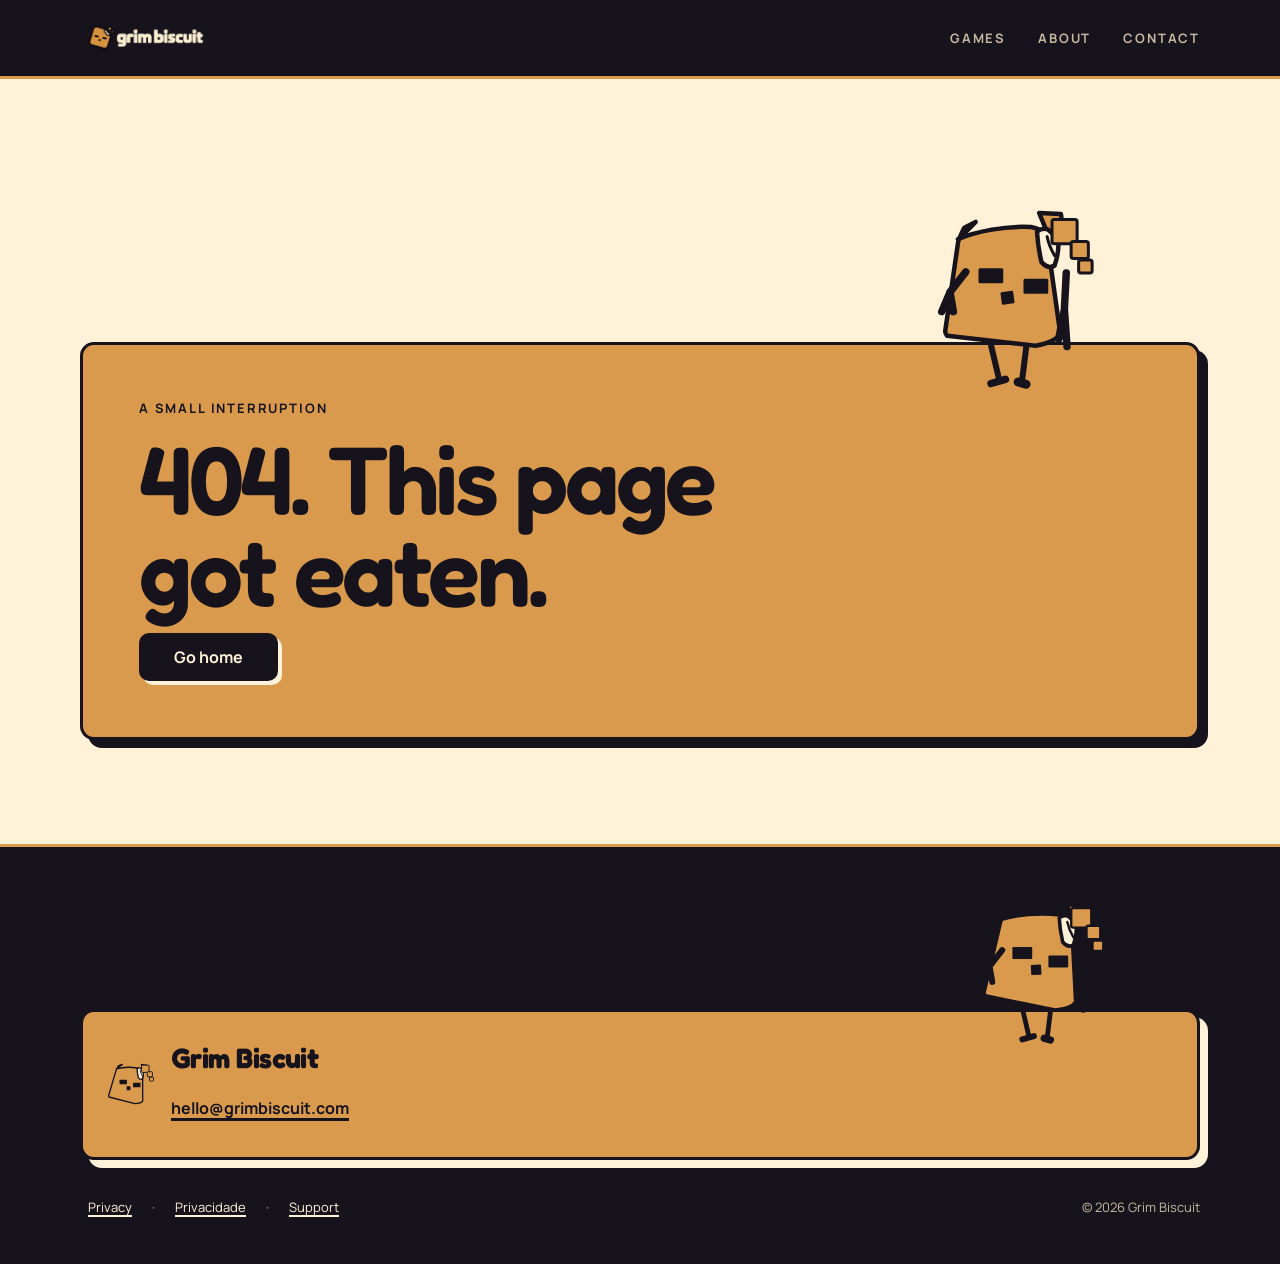
==== 404/index.html @ 2c9b69d3 "Publica site Grim Biscuit" ====
<!DOCTYPE html><html lang="en" class="display_fb883786-module__F76nvG__variable body_460a41cd-module__pSrDgW__variable"><head><meta charSet="utf-8"/><meta name="viewport" content="width=device-width, initial-scale=1"/><link rel="preload" as="image" href="/brand/logo-wordmark.webp"/><link rel="stylesheet" href="/_next/static/chunks/0l8lyw4lh-49i.css" data-precedence="next"/><link rel="stylesheet" href="/_next/static/chunks/3rcil-otatsia.css" data-precedence="next"/><link rel="preload" as="script" fetchPriority="low" href="/_next/static/chunks/3s6nzrbk-8mnv.js"/><script src="/_next/static/chunks/19mx3mg6lkumu.js" async=""></script><script src="/_next/static/chunks/3kmozkq6tgqnz.js" async=""></script><script src="/_next/static/chunks/344n2zhqbh4pn.js" async=""></script><script src="/_next/static/chunks/turbopack-0ol8c8yjy8j3w.js" async=""></script><script src="/_next/static/chunks/0h2qsuyze9ds1.js" async=""></script><script src="/_next/static/chunks/2r3dvkb7lp1qg.js" async=""></script><script src="/_next/static/chunks/08v04-cgp-zya.js" async=""></script><script src="/_next/static/chunks/1h_f3yjgb6d45.js" async=""></script><meta name="robots" content="noindex"/><title>Grim Biscuit — Odd games. Straight face.</title><meta name="description" content="Grim Biscuit is an independent game studio making unusual games with a bite."/><link rel="manifest" href="/site.webmanifest"/><link rel="canonical" href="https://grimbiscuit.com/"/><meta property="og:title" content="Grim Biscuit — Odd games. Straight face."/><meta property="og:description" content="Grim Biscuit is an independent game studio making unusual games with a bite."/><meta property="og:url" content="https://grimbiscuit.com/"/><meta property="og:site_name" content="Grim Biscuit"/><meta property="og:image" content="https://grimbiscuit.com/brand/og-cover.png"/><meta property="og:image:width" content="1200"/><meta property="og:image:height" content="630"/><meta property="og:image:alt" content="Grim Biscuit"/><meta property="og:type" content="website"/><meta name="twitter:card" content="summary_large_image"/><meta name="twitter:title" content="Grim Biscuit — Odd games. Straight face."/><meta name="twitter:description" content="Grim Biscuit is an independent game studio making unusual games with a bite."/><meta name="twitter:image" content="https://grimbiscuit.com/brand/og-cover.png"/><link rel="icon" href="/favicon.ico"/><link rel="icon" href="/icons/icon-32.png" type="image/png" sizes="32x32"/><link rel="icon" href="/icons/icon-192.png" type="image/png" sizes="192x192"/><link rel="apple-touch-icon" href="/apple-touch-icon.png" sizes="180x180" type="image/png"/><meta name="next-size-adjust" content=""/><script src="/_next/static/chunks/0cz1d0mv5g_q7.js" noModule=""></script></head><body><div hidden=""><!--$--><!--/$--></div><a class="skip-link" href="#main">Skip to content</a><header class="site-header"><div class="site-header__inner container"><a class="site-header__brand" aria-label="Grim Biscuit" href="/"><span class="brand-mark site-header__mark" data-brand-mark="true"><div class="GrimMascot-module__C0FOjG__wrap GrimMascot-module__C0FOjG__mark" data-mascot-state="idle"><svg viewBox="116 78 428 374" class="GrimMascot-module__C0FOjG__svg GrimMascot-module__C0FOjG__back" data-grim-mascot="true" data-mascot-part="back" role="presentation" aria-hidden="true"><g><g id="mascot-body"><path d="M 220,102 L 252,91 C 242,99 224,113 199,130 C 250,116 330,112 396,125 C 420,132 435,150 441,161 L 423,91 L 480,102 L 480,138 L 441,161 Q 437,174 434,183 L 434,417 Q 420,438 364,440 L 134,381 Q 130,373 131,368 L 199,135 Q 214,110 220,102 Z" fill="#D99A4E" stroke="#17131C" stroke-width="12" stroke-linejoin="round"/><rect x="291" y="286" width="34" height="34" rx="3" fill="#17131C"/></g><g id="mascot-bite-filling"><path d="M 384,130 Q 398,118 413,124 C 420,128 435,145 441,160 C 442,182 437,202 431,220 Q 414,231 396,211 Q 386,168 384,130 Z" fill="#FFF2D8" stroke="#17131C" stroke-width="12" stroke-linejoin="round"/><path d="M 411,143 Q 416,168 431,194" fill="none" stroke="#17131C" stroke-width="8" stroke-linecap="round"/></g><g id="mascot-eye-left"><g transform="translate(261 247)"><rect x="-33" y="-20" width="66" height="40" rx="4" fill="#17131C"/></g></g><g id="mascot-eye-right"><g transform="translate(381 275)"><rect x="-33" y="-20" width="66" height="40" rx="4" fill="#17131C"/></g></g><g id="mascot-crumb-1"><rect x="424" y="97" width="67" height="65" rx="6" fill="#D99A4E" stroke="#17131C" stroke-width="8"/></g><g id="mascot-crumb-2"><rect x="475" y="156" width="46" height="45" rx="6" fill="#D99A4E" stroke="#17131C" stroke-width="8"/></g><g id="mascot-crumb-3"><rect x="495" y="205" width="36" height="35" rx="6" fill="#D99A4E" stroke="#17131C" stroke-width="8"/></g></g></svg></div></span><img alt="Grim Biscuit" loading="eager" width="1086" height="362" decoding="async" data-nimg="1" class="site-header__wordmark" style="color:transparent" src="/brand/logo-wordmark.webp"/></a><nav class="site-nav site-nav--desktop" aria-label="Primary navigation"><a href="/#games">Games</a><a href="/#about">About</a><a href="/#contact">Contact</a></nav><button class="menu-toggle" type="button" aria-expanded="false" aria-controls="mobile-navigation" aria-label="Open navigation menu"><span aria-hidden="true"></span><span aria-hidden="true"></span><span aria-hidden="true"></span></button><nav id="mobile-navigation" class="site-nav site-nav--mobile" aria-label="Mobile navigation" aria-hidden="true"><a tabindex="-1" href="/#games">Games</a><a tabindex="-1" href="/#about">About</a><a tabindex="-1" href="/#contact">Contact</a><a class="btn btn-primary" tabindex="-1" href="/#games">See our games</a><a class="site-nav__mail" href="mailto:hello@grimbiscuit.com" tabindex="-1">hello@grimbiscuit.com</a></nav></div></header><div class="scroll-progress" aria-hidden="true"><div class="scroll-progress__bar"></div></div><main id="main"><div class="route-transition"><!--$?--><template id="B:0"></template><div class="loading-screen" role="status" aria-label="Loading"><span class="brand-mark loading-screen__mark" data-brand-mark="true"><div class="GrimMascot-module__C0FOjG__wrap GrimMascot-module__C0FOjG__mark" data-mascot-state="loading"><svg viewBox="116 78 428 374" class="GrimMascot-module__C0FOjG__svg GrimMascot-module__C0FOjG__back" data-grim-mascot="true" data-mascot-part="back" role="presentation" aria-hidden="true"><g><g id="mascot-body"><path d="M 220,102 L 252,91 C 242,99 224,113 199,130 C 250,116 330,112 396,125 C 420,132 435,150 441,161 L 423,91 L 480,102 L 480,138 L 441,161 Q 437,174 434,183 L 434,417 Q 420,438 364,440 L 134,381 Q 130,373 131,368 L 199,135 Q 214,110 220,102 Z" fill="#D99A4E" stroke="#17131C" stroke-width="12" stroke-linejoin="round"/><rect x="291" y="286" width="34" height="34" rx="3" fill="#17131C"/></g><g id="mascot-bite-filling"><path d="M 384,130 Q 398,118 413,124 C 420,128 435,145 441,160 C 442,182 437,202 431,220 Q 414,231 396,211 Q 386,168 384,130 Z" fill="#FFF2D8" stroke="#17131C" stroke-width="12" stroke-linejoin="round"/><path d="M 411,143 Q 416,168 431,194" fill="none" stroke="#17131C" stroke-width="8" stroke-linecap="round"/></g><g id="mascot-eye-left"><g transform="translate(261 247)"><rect x="-33" y="-20" width="66" height="40" rx="4" fill="#17131C"/></g></g><g id="mascot-eye-right"><g transform="translate(381 275)"><rect x="-33" y="-20" width="66" height="40" rx="4" fill="#17131C"/></g></g><g id="mascot-crumb-1"><rect x="424" y="97" width="67" height="65" rx="6" fill="#D99A4E" stroke="#17131C" stroke-width="8"/></g><g id="mascot-crumb-2"><rect x="475" y="156" width="46" height="45" rx="6" fill="#D99A4E" stroke="#17131C" stroke-width="8"/></g><g id="mascot-crumb-3"><rect x="495" y="205" width="36" height="35" rx="6" fill="#D99A4E" stroke="#17131C" stroke-width="8"/></g></g></svg></div></span></div><!--/$--></div></main><footer class="site-footer" data-scene="sit"><div class="site-footer__inner container"><div class="sit" style="--m-body-bottom:0.696875" data-sit="true" data-kicking="false"><div class="sit__mascot" aria-hidden="true"><div class="GrimMascot-module__C0FOjG__wrap" data-mascot-state="idle"><svg viewBox="0 0 640 640" class="GrimMascot-module__C0FOjG__svg GrimMascot-module__C0FOjG__back" data-grim-mascot="true" data-mascot-part="back" role="presentation" aria-hidden="true"><g><g id="mascot-leg-left" transform="rotate(-16 258 418)"><path d="M 258,418 L 253,523" fill="none" stroke="#17131C" stroke-width="16" stroke-linecap="round"/><path d="M 229,531 L 269,531" fill="none" stroke="#17131C" stroke-width="20" stroke-linecap="round"/></g><g id="mascot-leg-right" transform="rotate(16 357 424)"><path d="M 357,424 L 373,526" fill="none" stroke="#17131C" stroke-width="16" stroke-linecap="round"/><path d="M 364,533 L 386,533" fill="none" stroke="#17131C" stroke-width="24" stroke-linecap="round"/></g><g id="mascot-body" transform="rotate(-3 299 321)"><path d="M 220,102 L 252,91 C 242,99 224,113 199,130 C 250,116 330,112 396,125 C 420,132 435,150 441,161 L 423,91 L 480,102 L 480,138 L 441,161 Q 437,174 434,183 L 434,417 Q 420,438 364,440 L 134,381 Q 130,373 131,368 L 199,135 Q 214,110 220,102 Z" fill="#D99A4E" stroke="#17131C" stroke-width="12" stroke-linejoin="round"/><rect x="291" y="286" width="34" height="34" rx="3" fill="#17131C"/></g><g id="mascot-bite-filling"><path d="M 384,130 Q 398,118 413,124 C 420,128 435,145 441,160 C 442,182 437,202 431,220 Q 414,231 396,211 Q 386,168 384,130 Z" fill="#FFF2D8" stroke="#17131C" stroke-width="12" stroke-linejoin="round"/><path d="M 411,143 Q 416,168 431,194" fill="none" stroke="#17131C" stroke-width="8" stroke-linecap="round"/></g><g id="mascot-arm-left"><path d="M 194,237 L 152,291 M 152,291 L 130,343 M 152,291 L 161,343" fill="none" stroke="#17131C" stroke-width="20" stroke-linecap="round"/></g><g id="mascot-arm-right"><path d="M 462,240 L 457,337 M 457,337 L 442,416 M 457,337 L 464,436" fill="none" stroke="#17131C" stroke-width="20" stroke-linecap="round"/></g><g id="mascot-eye-left"><g transform="translate(261 247)"><rect x="-33" y="-20" width="66" height="40" rx="4" fill="#17131C"/></g></g><g id="mascot-eye-right"><g transform="translate(381 275)"><rect x="-33" y="-20" width="66" height="40" rx="4" fill="#17131C"/></g></g><g id="mascot-crumb-1"><rect x="424" y="97" width="67" height="65" rx="6" fill="#D99A4E" stroke="#17131C" stroke-width="8"/></g><g id="mascot-crumb-2"><rect x="475" y="156" width="46" height="45" rx="6" fill="#D99A4E" stroke="#17131C" stroke-width="8"/></g><g id="mascot-crumb-3"><rect x="495" y="205" width="36" height="35" rx="6" fill="#D99A4E" stroke="#17131C" stroke-width="8"/></g></g></svg></div></div><div class="sit__panel"><a class="site-footer__mark" aria-label="Grim Biscuit" href="/"><span class="brand-mark" data-brand-mark="true"><div class="GrimMascot-module__C0FOjG__wrap GrimMascot-module__C0FOjG__mark" data-mascot-state="idle"><svg viewBox="116 78 428 374" class="GrimMascot-module__C0FOjG__svg GrimMascot-module__C0FOjG__back" data-grim-mascot="true" data-mascot-part="back" role="presentation" aria-hidden="true"><g><g id="mascot-body"><path d="M 220,102 L 252,91 C 242,99 224,113 199,130 C 250,116 330,112 396,125 C 420,132 435,150 441,161 L 423,91 L 480,102 L 480,138 L 441,161 Q 437,174 434,183 L 434,417 Q 420,438 364,440 L 134,381 Q 130,373 131,368 L 199,135 Q 214,110 220,102 Z" fill="#D99A4E" stroke="#17131C" stroke-width="12" stroke-linejoin="round"/><rect x="291" y="286" width="34" height="34" rx="3" fill="#17131C"/></g><g id="mascot-bite-filling"><path d="M 384,130 Q 398,118 413,124 C 420,128 435,145 441,160 C 442,182 437,202 431,220 Q 414,231 396,211 Q 386,168 384,130 Z" fill="#FFF2D8" stroke="#17131C" stroke-width="12" stroke-linejoin="round"/><path d="M 411,143 Q 416,168 431,194" fill="none" stroke="#17131C" stroke-width="8" stroke-linecap="round"/></g><g id="mascot-eye-left"><g transform="translate(261 247)"><rect x="-33" y="-20" width="66" height="40" rx="4" fill="#17131C"/></g></g><g id="mascot-eye-right"><g transform="translate(381 275)"><rect x="-33" y="-20" width="66" height="40" rx="4" fill="#17131C"/></g></g><g id="mascot-crumb-1"><rect x="424" y="97" width="67" height="65" rx="6" fill="#D99A4E" stroke="#17131C" stroke-width="8"/></g><g id="mascot-crumb-2"><rect x="475" y="156" width="46" height="45" rx="6" fill="#D99A4E" stroke="#17131C" stroke-width="8"/></g><g id="mascot-crumb-3"><rect x="495" y="205" width="36" height="35" rx="6" fill="#D99A4E" stroke="#17131C" stroke-width="8"/></g></g></svg></div></span></a><div class="site-footer__copy"><p class="site-footer__name">Grim Biscuit</p><a class="site-footer__mail" href="mailto:hello@grimbiscuit.com" data-footer-mail="true">hello@grimbiscuit.com</a></div></div></div><div class="site-footer__meta"><p class="site-footer__legal"><a href="/privacy/">Privacy</a><span aria-hidden="true">·</span><a href="/privacidade/">Privacidade</a><span aria-hidden="true">·</span><a href="/support/">Support</a></p><p class="site-footer__copyright">© <!-- -->2026<!-- --> <!-- -->Grim Biscuit</p></div></div></footer><noscript><style>[hidden]{display:block !important}</style></noscript><script type="application/ld+json">{"@context":"https://schema.org","@type":"Organization","name":"Grim Biscuit","url":"https://grimbiscuit.com","logo":"https://grimbiscuit.com/brand/logo-mark.webp","email":"hello@grimbiscuit.com"}</script><script>requestAnimationFrame(function(){$RT=performance.now()});</script><script src="/_next/static/chunks/3s6nzrbk-8mnv.js" id="_R_" async=""></script><div hidden id="S:0"><section class="not-found" aria-labelledby="not-found-title" data-scene="fall"><div class="container not-found__inner"><div class="fall" style="--m-body-bottom:0.696875" data-fall="true" data-lifted="false"><div class="fall__mascot" aria-hidden="true"><div class="GrimMascot-module__C0FOjG__wrap" data-mascot-state="error"><svg viewBox="0 0 640 640" class="GrimMascot-module__C0FOjG__svg GrimMascot-module__C0FOjG__back" data-grim-mascot="true" data-mascot-part="back" role="presentation" aria-hidden="true"><g><g id="mascot-leg-left" transform="rotate(-16 258 418)"><path d="M 258,418 L 253,523" fill="none" stroke="#17131C" stroke-width="16" stroke-linecap="round"/><path d="M 229,531 L 269,531" fill="none" stroke="#17131C" stroke-width="20" stroke-linecap="round"/></g><g id="mascot-leg-right" transform="rotate(16 357 424)"><path d="M 357,424 L 373,526" fill="none" stroke="#17131C" stroke-width="16" stroke-linecap="round"/><path d="M 364,533 L 386,533" fill="none" stroke="#17131C" stroke-width="24" stroke-linecap="round"/></g><g id="mascot-body" transform="rotate(-3 299 321)"><path d="M 220,102 L 252,91 C 242,99 224,113 199,130 C 250,116 330,112 396,125 C 420,132 435,150 441,161 L 423,91 L 480,102 L 480,138 L 441,161 Q 437,174 434,183 L 434,417 Q 420,438 364,440 L 134,381 Q 130,373 131,368 L 199,135 Q 214,110 220,102 Z" fill="#D99A4E" stroke="#17131C" stroke-width="12" stroke-linejoin="round"/><rect x="291" y="286" width="34" height="34" rx="3" fill="#17131C"/></g><g id="mascot-bite-filling"><path d="M 384,130 Q 398,118 413,124 C 420,128 435,145 441,160 C 442,182 437,202 431,220 Q 414,231 396,211 Q 386,168 384,130 Z" fill="#FFF2D8" stroke="#17131C" stroke-width="12" stroke-linejoin="round"/><path d="M 411,143 Q 416,168 431,194" fill="none" stroke="#17131C" stroke-width="8" stroke-linecap="round"/></g><g id="mascot-arm-left"><path d="M 194,237 L 152,291 M 152,291 L 130,343 M 152,291 L 161,343" fill="none" stroke="#17131C" stroke-width="20" stroke-linecap="round"/></g><g id="mascot-arm-right"><path d="M 462,240 L 457,337 M 457,337 L 442,416 M 457,337 L 464,436" fill="none" stroke="#17131C" stroke-width="20" stroke-linecap="round"/></g><g id="mascot-eye-left"><g transform="translate(261 247)"><rect x="-33" y="-20" width="66" height="40" rx="4" fill="#17131C"/></g></g><g id="mascot-eye-right"><g transform="translate(381 275)"><rect x="-33" y="-20" width="66" height="40" rx="4" fill="#17131C"/></g></g><g id="mascot-crumb-1"><rect x="424" y="97" width="67" height="65" rx="6" fill="#D99A4E" stroke="#17131C" stroke-width="8"/></g><g id="mascot-crumb-2"><rect x="475" y="156" width="46" height="45" rx="6" fill="#D99A4E" stroke="#17131C" stroke-width="8"/></g><g id="mascot-crumb-3"><rect x="495" y="205" width="36" height="35" rx="6" fill="#D99A4E" stroke="#17131C" stroke-width="8"/></g></g></svg></div></div><div class="fall__slab"><p class="eyebrow">A small interruption</p><h1 id="not-found-title">404. This page got eaten.</h1><a class="btn btn-primary not-found__home" href="/">Go home</a></div></div></div></section><!--$--><!--/$--></div><script>$RB=[];$RV=function(a){$RT=performance.now();for(var b=0;b<a.length;b+=2){var c=a[b],e=a[b+1];null!==e.parentNode&&e.parentNode.removeChild(e);var f=c.parentNode;if(f){var g=c.previousSibling,h=0;do{if(c&&8===c.nodeType){var d=c.data;if("/$"===d||"/&"===d)if(0===h)break;else h--;else"$"!==d&&"$?"!==d&&"$~"!==d&&"$!"!==d&&"&"!==d||h++}d=c.nextSibling;f.removeChild(c);c=d}while(c);for(;e.firstChild;)f.insertBefore(e.firstChild,c);g.data="$";g._reactRetry&&requestAnimationFrame(g._reactRetry)}}a.length=0};
$RC=function(a,b){if(b=document.getElementById(b))(a=document.getElementById(a))?(a.previousSibling.data="$~",$RB.push(a,b),2===$RB.length&&("number"!==typeof $RT?requestAnimationFrame($RV.bind(null,$RB)):(a=performance.now(),setTimeout($RV.bind(null,$RB),2300>a&&2E3<a?2300-a:$RT+300-a)))):b.parentNode.removeChild(b)};$RC("B:0","S:0")</script><script>(self.__next_f=self.__next_f||[]).push([0])</script><script>self.__next_f.push([1,"1:I[39756,[\"/_next/static/chunks/0h2qsuyze9ds1.js\",\"/_next/static/chunks/2r3dvkb7lp1qg.js\",\"/_next/static/chunks/08v04-cgp-zya.js\"],\"LoadingBoundaryProvider\"]\n2:I[46508,[\"/_next/static/chunks/0h2qsuyze9ds1.js\",\"/_next/static/chunks/2r3dvkb7lp1qg.js\",\"/_next/static/chunks/08v04-cgp-zya.js\"],\"BrandMark\"]\n3:\"$Sreact.fragment\"\n4:I[36852,[\"/_next/static/chunks/0h2qsuyze9ds1.js\",\"/_next/static/chunks/2r3dvkb7lp1qg.js\",\"/_next/static/chunks/08v04-cgp-zya.js\"],\"SiteHeader\"]\n5:I[46083,[\"/_next/static/chunks/0h2qsuyze9ds1.js\",\"/_next/static/chunks/2r3dvkb7lp1qg.js\",\"/_next/static/chunks/08v04-cgp-zya.js\"],\"ScrollProgress\"]\n6:I[76902,[\"/_next/static/chunks/0h2qsuyze9ds1.js\",\"/_next/static/chunks/2r3dvkb7lp1qg.js\",\"/_next/static/chunks/08v04-cgp-zya.js\"],\"RouteTransition\"]\n7:I[39756,[\"/_next/static/chunks/0h2qsuyze9ds1.js\",\"/_next/static/chunks/2r3dvkb7lp1qg.js\",\"/_next/static/chunks/08v04-cgp-zya.js\"],\"default\"]\n8:I[37457,[\"/_next/static/chunks/0h2qsuyze9ds1.js\",\"/_next/static/chunks/2r3dvkb7lp1qg.js\",\"/_next/static/chunks/08v04-cgp-zya.js\"],\"default\"]\n9:I[29800,[\"/_next/static/chunks/0h2qsuyze9ds1.js\",\"/_next/static/chunks/2r3dvkb7lp1qg.js\",\"/_next/static/chunks/08v04-cgp-zya.js\",\"/_next/static/chunks/1h_f3yjgb6d45.js\"],\"NotFoundScene\"]\na:I[8745,[\"/_next/static/chunks/0h2qsuyze9ds1.js\",\"/_next/static/chunks/2r3dvkb7lp1qg.js\",\"/_next/static/chunks/08v04-cgp-zya.js\"],\"SiteFooter\"]\nc:I[97367,[\"/_next/static/chunks/0h2qsuyze9ds1.js\",\"/_next/static/chunks/2r3dvkb7lp1qg.js\",\"/_next/static/chunks/08v04-cgp-zya.js\"],\"OutletBoundary\"]\nd:\"$Sreact.suspense\"\n10:I[97367,[\"/_next/static/chunks/0h2qsuyze9ds1.js\",\"/_next/static/chunks/2r3dvkb7lp1qg.js\",\"/_next/static/chunks/08v04-cgp-zya.js\"],\"ViewportBoundary\"]\n12:I[97367,[\"/_next/static/chunks/0h2qsuyze9ds1.js\",\"/_next/static/chunks/2r3dvkb7lp1qg.js\",\"/_next/static/chunks/08v04-cgp-zya.js\"],\"MetadataBoundary\"]\n14:I[68027,[\"/_next/static/chunks/0h2qsuyze9ds1.js\",\"/_next/static/chunks/2r3dvkb7lp1qg.js\",\"/_next/static/chunks/08v04-cgp-zya.js\"],\"default\",1]\n:HL[\"/_next/static/chunks/0l8lyw4lh-49i.css\",\"style\"]\n:HL[\"/_next/static/chunks/3rcil-otatsia.css\",\"style\"]\nb:[\"$\",\"style\",null,{\"children\":\"[hidden]{display:block !important}\"}]\nf:X\n0:{\"P\":null,\"c\":[\"\",\"_not-found\",\"\"],\"q\":\"\",\"i\":false,\"f\":[[[\"\",{\"children\":[\"/_not-found\",{\"children\":[\"__PAGE__\",{},\"$undefined\",\"$undefined\",4608]},\"$undefined\",\"$undefined\",4608]},\"$undefined\",\"$undefined\",4628],[[\"$\",\"$L1\",null,{\"loading\":[[\"$\",\"div\",\"l\",{\"className\":\"loading-screen\",\"role\":\"status\",\"aria-label\":\"Loading\",\"children\":[\"$\",\"$L2\",null,{\"className\":\"loading-screen__mark\",\"loading\":true}]}],[],null],\"children\":[\"$\",\"$3\",\"c\",{\"children\":[[[\"$\",\"link\",\"0\",{\"rel\":\"stylesheet\",\"href\":\"/_next/static/chunks/0l8lyw4lh-49i.css\",\"precedence\":\"next\",\"crossOrigin\":\"$undefined\",\"nonce\":\"$undefined\"}],[\"$\",\"link\",\"1\",{\"rel\":\"stylesheet\",\"href\":\"/_next/static/chunks/3rcil-otatsia.css\",\"precedence\":\"next\",\"crossOrigin\":\"$undefined\",\"nonce\":\"$undefined\"}],[\"$\",\"script\",\"script-0\",{\"src\":\"/_next/static/chunks/0h2qsuyze9ds1.js\",\"async\":true,\"nonce\":\"$undefined\"}],[\"$\",\"script\",\"script-1\",{\"src\":\"/_next/static/chunks/2r3dvkb7lp1qg.js\",\"async\":true,\"nonce\":\"$undefined\"}],[\"$\",\"script\",\"script-2\",{\"src\":\"/_next/static/chunks/08v04-cgp-zya.js\",\"async\":true,\"nonce\":\"$undefined\"}]],[\"$\",\"html\",null,{\"lang\":\"en\",\"className\":\"display_fb883786-module__F76nvG__variable body_460a41cd-module__pSrDgW__variable\",\"children\":[\"$\",\"body\",null,{\"children\":[[\"$\",\"a\",null,{\"className\":\"skip-link\",\"href\":\"#main\",\"children\":\"Skip to content\"}],[\"$\",\"$L4\",null,{}],[\"$\",\"$L5\",null,{}],[\"$\",\"main\",null,{\"id\":\"main\",\"children\":[\"$\",\"$L6\",null,{\"children\":[\"$\",\"$L7\",null,{\"parallelRouterKey\":\"children\",\"error\":\"$undefined\",\"errorStyles\":\"$undefined\",\"errorScripts\":\"$undefined\",\"template\":[\"$\",\"$L8\",null,{}],\"templateStyles\":\"$undefined\",\"templateScripts\":\"$undefined\",\"notFound\":[[\"$\",\"$L9\",null,{}],[]],\"forbidden\":\"$undefined\",\"unauthorized\":\"$undefined\"}]}]}],[\"$\",\"$La\",null,{}],[\"$\",\"noscript\",null,{\"children\":\"$b\"}],[\"$\",\"script\",null,{\"type\":\"application/ld+json\",\"dangerouslySetInnerHTML\":{\"__html\":\"{\\\"@context\\\":\\\"https://schema.org\\\",\\\"@type\\\":\\\"Organization\\\",\\\"name\\\":\\\"Grim Biscuit\\\",\\\"url\\\":\\\"https://grimbiscuit.com\\\",\\\"logo\\\":\\\"https://grimbiscuit.com/brand/logo-mark.webp\\\",\\\"email\\\":\\\"hello@grimbiscuit.com\\\"}\"}}]]}]}]]}]}],{\"children\":[[\"$\",\"$3\",\"c\",{\"children\":[null,[\"$\",\"$L7\",null,{\"parallelRouterKey\":\"children\",\"error\":\"$undefined\",\"errorStyles\":\"$undefined\",\"errorScripts\":\"$undefined\",\"template\":[\"$\",\"$L8\",null,{}],\"templateStyles\":\"$undefined\",\"templateScripts\":\"$undefined\",\"notFound\":\"$undefined\",\"forbidden\":\"$undefined\",\"unauthorized\":\"$undefined\"}]]}],{\"children\":[[\"$\",\"$3\",\"c\",{\"children\":[[\"$\",\"$L9\",null,{}],[[\"$\",\"script\",\"script-0\",{\"src\":\"/_next/static/chunks/1h_f3yjgb6d45.js\",\"async\":true,\"nonce\":\"$undefined\"}]],[\"$\",\"$Lc\",null,{\"children\":[\"$\",\"$d\",null,{\"name\":\"Next.MetadataOutlet\",\"children\":\"$@e\"}]}]]}],{},null,false,null]},null,false,\"$f\"]},null,false,null],[\"$\",\"$3\",\"h\",{\"children\":[[\"$\",\"meta\",null,{\"name\":\"robots\",\"content\":\"noindex\"}],[\"$\",\"$L10\",null,{\"children\":\"$L11\"}],[\"$\",\"div\",null,{\"hidden\":true,\"children\":[\"$\",\"$L12\",null,{\"children\":[\"$\",\"$d\",null,{\"name\":\"Next.Metadata\",\"children\":\"$L13\"}]}]}],[\"$\",\"meta\",null,{\"name\":\"next-size-adjust\",\"content\":\"\"}]]}],false]],\"m\":\"$undefined\",\"G\":[\"$14\",[[\"$\",\"link\",\"0\",{\"rel\":\"stylesheet\",\"href\":\"/_next/static/chunks/0l8lyw4lh-49i.css\",\"precedence\":\"next\",\"crossOrigin\":\"$undefined\",\"nonce\":\"$undefined\"}],[\"$\",\"link\",\"1\",{\"rel\":\"stylesheet\",\"href\":\"/_next/static/chunks/3rcil-otatsia.css\",\"precedence\":\"next\",\"crossOrigin\":\"$undefined\",\"nonce\":\"$undefined\"}]]],\"S\":true,\"h\":null,\"r\":\"$undefined\",\"s\":\"$undefined\",\"a\":\"$undefined\",\"l\":\"$undefined\",\"p\":\"$undefined\",\"d\":\"$undefined\",\"b\":\"-pfFilmf3SOZUy3qWr-nS\"}\nf:C\n11:[[\"$\",\"meta\",\"0\",{\"charSet\":\"utf-8\"}],[\"$\",\"meta\",\"1\",{\"name\":\"viewport\",\"content\":\"width=device-width, initial-scale=1\"}]]\n15:I[27201,[\"/_next/static/chunks/0h2qsuyze9ds1.js\",\"/_next/static/chunks/2r3dvkb7lp1qg.js\",\"/_next/static/chunks/08v04-cgp-zya.js\"],\"IconMark\"]\ne:null\n13:[[\"$\",\"title\",\"0\",{\"children\":\"Grim Biscuit — Odd games. Straight face.\"}],[\"$\",\"meta\",\"1\",{\"name\":\"description\",\"content\":\"Grim Biscuit is an independent game studio making unusual games with a bite.\"}],[\"$\",\"link\",\"2\",{\"rel\":\"manifest\",\"href\":\"/site.webmanifest\",\"crossOrigin\":\"$undefined\"}],[\"$\",\"link\",\"3\",{\"rel\":\"canonical\",\"href\":\"https://grimbiscuit.com/\"}],[\"$\",\"meta\",\"4\",{\"property\":\"og:title\",\"content\":\"Grim Biscuit — Odd games. Straight face.\"}],[\"$\",\"meta\",\"5\",{\"property\":\"og:description\",\"content\":\"Grim Biscuit is an independent game studio making unusual games with a bite.\"}],[\"$\",\"meta\",\"6\",{\"property\":\"og:url\",\"content\":\"https://grimbiscuit.com/\"}],[\"$\",\"meta\",\"7\",{\"property\":\"og:site_name\",\"content\":\"Grim Biscuit\"}],[\"$\",\"meta\",\"8\",{\"property\":\"og:image\",\"content\":\"https://grimbiscuit.com/brand/og-cover.png\"}],[\"$\",\"meta\",\"9\",{\"property\":\"og:image:width\",\"content\":\"1200\"}],[\"$\",\"meta\",\"10\",{\"property\":\"og:image:height\",\"content\":\"630\"}],[\"$\",\"meta\",\"11\",{\"property\":\"og:image:alt\",\"content\":\"Grim Biscuit\"}],[\"$\",\"meta\",\"12\",{\"property\":\"og:type\",\"content\":\"website\"}],[\"$\",\"meta\",\"13\",{\"name\":\"twitter:card\",\"content\":\"summary_large_image\"}],[\"$\",\"meta\",\"14\",{\"name\":\"twitter:title\",\"content\":\"Grim Biscuit — Odd games. Straight face.\"}],[\"$\",\"meta\",\"15\",{\"name\":\"twitter:description\",\"content\":\"Grim Biscuit is an independent game studio making unusual games with a bite.\"}],[\"$\",\"meta\",\"16\",{\"name\":\"twitter:image\",\"content\":\"https://grimbiscuit.com/brand/og-cover.png\"}],[\"$\",\"link\",\"17\",{\"rel\":\"icon\",\"href\":\"/favicon.ico\"}],[\"$\",\"link\",\"18\",{\"rel\":\"icon\",\"href\":\"/icons/icon-32.png\",\"type\":\"image/png\",\"sizes\":\"32x32\"}],[\"$\",\"link\",\"19\",{\"rel\":\"icon\",\"href\":\"/icons/icon-192.png\",\"type\":\"image/png\",\"sizes\":\"192x192\"}],[\"$\",\"link\",\"20\",{\"rel\":\"apple-touch-icon\",\"href\":\"/apple-touch-icon.png\",\"sizes\":\"180x180\",\"type\":\"image/png\"}],[\"$\",\"$L15\",\"21\",{}]]\n"])</script></body></html>
---- _next/static/chunks/0l8lyw4lh-49i.css ----
.GrimMascot-module__C0FOjG__wrap{aspect-ratio:1;width:100%;position:relative}.GrimMascot-module__C0FOjG__mark{aspect-ratio:428/374}.GrimMascot-module__C0FOjG__svg{width:100%;height:100%;display:block;overflow:visible}.GrimMascot-module__C0FOjG__back{z-index:0;position:relative}.GrimMascot-module__C0FOjG__front{z-index:2;pointer-events:none;position:absolute;inset:0}
@font-face{font-family:display;src:url(../media/Fredoka-s.p.3j9n-jqs50_oa.ttf)format("truetype");font-display:swap;font-weight:400 700;font-style:normal}@font-face{font-family:display Fallback;src:local(Arial);ascent-override:95.32%;descent-override:23.1%;line-gap-override:0.0%;size-adjust:102.19%}.display_fb883786-module__F76nvG__className{font-family:display,display Fallback,Trebuchet MS,system-ui,sans-serif}.display_fb883786-module__F76nvG__variable{--font-display:"display", "display Fallback", Trebuchet MS, system-ui, sans-serif}
@font-face{font-family:body;src:url(../media/Manrope-s.p.0nrgw8_4xg_io.ttf)format("truetype");font-display:swap;font-weight:400 800;font-style:normal}@font-face{font-family:body Fallback;src:local(Arial);ascent-override:106.45%;descent-override:29.96%;line-gap-override:0.0%;size-adjust:100.14%}.body_460a41cd-module__pSrDgW__className{font-family:body,body Fallback,system-ui,-apple-system,Segoe UI,sans-serif}.body_460a41cd-module__pSrDgW__variable{--font-body:"body", "body Fallback", system-ui, -apple-system, Segoe UI, sans-serif}
---- _next/static/chunks/3rcil-otatsia.css ----
:root{--charcoal:#17131c;--biscuit:#d99a4e;--bone:#fff2d8;--charcoal-2:#211b27;--charcoal-3:#2b2433;--rule:#3a3340;--bone-muted:#c6b79f;--charcoal-muted:#4a4351;--fs-poster:clamp(3.25rem, 8vw, 7.25rem);--fs-display-xl:clamp(2.375rem, 10.5vw, 4.5rem);--fs-display-l:clamp(1.75rem, 7vw, 3rem);--fs-display-m:clamp(1.5rem, 6vw, 2.25rem);--fs-title:clamp(1.25rem, 4.6vw, 1.75rem);--fs-lede:clamp(1.0625rem, 2.4vw, 1.25rem);--fs-body:1rem;--fs-meta:.8125rem;--fs-meta-s:.75rem;--lh-tight:1.02;--lh-title:1.12;--lh-body:1.6;--space-1:4px;--space-2:8px;--space-3:12px;--space-4:16px;--space-5:24px;--space-6:32px;--space-7:48px;--space-8:64px;--space-9:96px;--gutter:clamp(1.25rem, 5vw, 2.5rem);--section-y:clamp(3rem, 9vw, 6.5rem);--header-h:3.75rem;--measure:34ch;--radius-sm:6px;--radius:10px;--radius-lg:14px;--stroke:3px;--border:var(--stroke) solid var(--charcoal);--border-bone:var(--stroke) solid var(--bone);--border-biscuit:var(--stroke) solid var(--biscuit);--border-rule:var(--stroke) solid var(--rule);--maxw:1200px;--shadow-flat:8px 8px 0 0 var(--charcoal);--shadow-flat-bone:8px 8px 0 0 var(--bone);--shadow-flat-biscuit:8px 8px 0 0 var(--biscuit);--shadow-flat-sm:4px 4px 0 0 var(--charcoal);--tap:48px;--ease-grim:cubic-bezier(.22, 1, .36, 1);--dur-fast:.18s;--dur:.32s;--dur-slow:.52s;--dur-reveal:var(--dur-slow);--focus-ring:var(--charcoal);--font-display-stack:var(--font-display), "Trebuchet MS", system-ui, sans-serif;--font-body-stack:var(--font-body), system-ui, -apple-system, "Segoe UI", sans-serif;--safe-b:env(safe-area-inset-bottom,0px)}@media (min-width:64rem){:root{--header-h:4.75rem;--measure:68ch}}
*,:before,:after{box-sizing:border-box}html{-webkit-text-size-adjust:100%;scroll-behavior:smooth}body,h1,h2,h3,h4,p,figure,blockquote,dl,dd,ul,ol{margin:0}ul,ol{padding:0;list-style:none}body{background:var(--bone);min-height:100dvh;color:var(--charcoal);font-family:var(--font-body-stack);font-size:var(--fs-body);line-height:var(--lh-body);-webkit-font-smoothing:antialiased;text-rendering:optimizelegibility}h1,h2,h3,h4{font-family:var(--font-display-stack);font-weight:600;line-height:var(--lh-title);letter-spacing:-.02em;text-wrap:balance}h1{font-size:var(--fs-display-xl);line-height:var(--lh-tight)}h2{font-size:var(--fs-display-l)}h3{font-size:var(--fs-title)}p{text-wrap:pretty}a{color:inherit;text-underline-offset:3px;text-decoration-thickness:2px}img,svg{max-width:100%;height:auto;display:block}button,input,select,textarea{font:inherit;color:inherit}button{cursor:pointer}:focus-visible{outline:var(--stroke) solid var(--focus-ring);outline-offset:2px}::selection{background:var(--biscuit);color:var(--charcoal)}.container{width:100%;max-width:var(--maxw);padding-inline:var(--gutter);margin-inline:auto}.section{padding-block:var(--section-y);scroll-margin-top:calc(var(--header-h) + var(--space-4))}.charcoal-block{--focus-ring:var(--bone);background:var(--charcoal);color:var(--bone)}.eyebrow{font-family:var(--font-body-stack);font-size:var(--fs-meta);letter-spacing:.14em;text-transform:uppercase;color:var(--charcoal-muted);font-weight:700;line-height:1.2}.charcoal-block .eyebrow{color:var(--biscuit)}.lede{font-size:var(--fs-lede);color:var(--charcoal-muted);line-height:1.45}.charcoal-block .lede{color:var(--bone-muted)}.prose{max-width:var(--measure);gap:var(--space-4);display:grid}.prose h2{margin-top:var(--space-5);font-size:var(--fs-display-m)}.prose h3{margin-top:var(--space-4)}.prose a{min-height:var(--tap);padding-block:var(--space-2);margin-block:calc(-1 * var(--space-2));color:var(--charcoal);font-weight:600;display:inline-block}.prose ul{gap:var(--space-2);padding-left:var(--space-5);list-style:square;display:grid}.prose table{border-collapse:collapse;width:100%;font-size:var(--fs-meta)}.prose th,.prose td{padding:var(--space-3);border:var(--border);text-align:left;vertical-align:top}.table-scroll{-webkit-overflow-scrolling:touch;overflow-x:auto}.btn{justify-content:center;align-items:center;gap:var(--space-2);min-height:var(--tap);padding:0 var(--space-6);border:var(--border);border-radius:var(--radius);background:var(--bone);color:var(--charcoal);font-family:var(--font-body-stack);font-size:var(--fs-body);transition:transform var(--dur-fast) var(--ease-grim), background-color var(--dur-fast) var(--ease-grim);font-weight:700;line-height:1;text-decoration:none;display:inline-flex}.btn--block{width:100%}.btn-primary{background:var(--charcoal);color:var(--bone);box-shadow:4px 4px 0 0 var(--biscuit)}.btn-primary:hover,.btn-primary:focus-visible{background:var(--charcoal-3);box-shadow:5px 5px 0 0 var(--biscuit);transform:translate(-1px,-1px)}.btn-accent{background:var(--biscuit);color:var(--charcoal)}.btn-accent:hover,.btn-accent:focus-visible{background:#c98a3f}.btn-ghost{background:0 0}.charcoal-block .btn-ghost{border-color:var(--bone);color:var(--bone)}.btn:active{box-shadow:2px 2px 0 0 var(--biscuit);transform:translate(2px,2px)}.badge,.tag{align-items:center;gap:var(--space-2);padding:var(--space-2) var(--space-3);border:var(--stroke) solid var(--charcoal);border-radius:var(--radius-sm);background:var(--biscuit);color:var(--charcoal);font-size:var(--fs-meta-s);letter-spacing:.1em;text-transform:uppercase;font-weight:700;line-height:1;display:inline-flex}.tag--quiet{border-color:var(--rule);color:var(--bone-muted);background:0 0}.crumbs{gap:var(--space-2);display:flex}.crumbs span{background:var(--biscuit);border:2px solid;width:10px;height:10px}.crumbs span:nth-child(2){transform:translateY(-4px)}.crumbs span:nth-child(3){align-self:flex-end;width:7px;height:7px}.visually-hidden{clip-path:inset(50%);white-space:nowrap;width:1px;height:1px;margin:-1px;padding:0;position:absolute;overflow:hidden}.skip-link{z-index:20;top:var(--space-2);left:var(--space-2);padding:var(--space-3) var(--space-4);border:var(--border);border-radius:var(--radius-sm);background:var(--bone);color:var(--charcoal);font-weight:700;text-decoration:none;position:absolute;transform:translateY(-200%)}.skip-link:focus-visible{transform:translateY(0)}.reveal{opacity:1}.reveal.reveal--armed{opacity:0;transition:opacity var(--dur-slow) var(--ease-grim), transform var(--dur-slow) var(--ease-grim);transition-delay:var(--reveal-delay,0s);transform:translateY(20px)}.reveal.reveal--armed.reveal--visible{opacity:1;transform:translateY(0)}@media (prefers-reduced-motion:reduce){html{scroll-behavior:auto}.reveal.reveal--armed,.reveal.reveal--armed.reveal--visible{opacity:1;transition:none;transform:none}.btn,.btn:active{transition:none;transform:none}}
.site-header{z-index:10;border-bottom:var(--stroke) solid var(--biscuit);background:var(--charcoal);color:var(--bone);position:sticky;top:0}.site-header__inner{justify-content:space-between;align-items:center;gap:var(--space-4);min-height:var(--header-h);display:flex}.site-header__brand{align-items:center;gap:var(--space-3);min-width:var(--tap);min-height:var(--tap);padding-block:var(--space-2);text-decoration:none;display:inline-flex}.site-header__mark{flex:none;width:2.5rem}.site-header__wordmark,.site-nav--desktop{display:none}.menu-toggle{width:var(--tap);height:var(--tap);border:var(--stroke) solid var(--bone);border-radius:var(--radius-sm);background:0 0;flex-direction:column;justify-content:center;align-items:center;gap:4px;padding:0;display:inline-flex}.menu-toggle span{background:var(--bone);width:18px;height:2px;transition:transform var(--dur-fast) var(--ease-grim), opacity var(--dur-fast) var(--ease-grim);display:block}.menu-toggle[aria-expanded=true] span:first-child{transform:translateY(6px)rotate(45deg)}.menu-toggle[aria-expanded=true] span:nth-child(2){opacity:0}.menu-toggle[aria-expanded=true] span:nth-child(3){transform:translateY(-6px)rotate(-45deg)}.site-nav--mobile{inset:var(--header-h) 0 0;gap:var(--space-2);padding:var(--space-5) var(--gutter) calc(var(--space-6) + var(--safe-b));background:var(--charcoal);color:var(--bone);visibility:hidden;opacity:0;transition:opacity var(--dur-fast) var(--ease-grim), visibility var(--dur-fast);flex-direction:column;display:flex;position:fixed;overflow-y:auto}.site-nav--mobile.is-open{visibility:visible;opacity:1}.site-nav--mobile a:not(.btn){border-bottom:1px solid var(--rule);min-height:4rem;font-family:var(--font-display-stack);font-size:var(--fs-display-m);letter-spacing:-.02em;color:var(--bone);align-items:center;font-weight:600;text-decoration:none;display:flex}.site-nav--mobile .btn{margin-top:var(--space-4);background:var(--biscuit);color:var(--charcoal);border-color:var(--bone);box-shadow:4px 4px 0 0 var(--bone)}.site-nav--mobile .site-nav__mail{min-height:var(--tap);font-family:var(--font-body-stack);font-size:var(--fs-meta);color:var(--bone-muted);align-items:center;display:inline-flex}@media (min-width:64rem){.site-header .site-header__mark{display:none}.site-header__wordmark{width:auto;height:2.75rem;display:block}.site-nav--desktop{gap:var(--space-6);display:flex}.site-nav--desktop a{min-height:var(--tap);font-size:var(--fs-meta);letter-spacing:.14em;text-transform:uppercase;color:var(--bone-muted);transition:color var(--dur-fast) var(--ease-grim);align-items:center;font-weight:700;text-decoration:none;display:inline-flex;position:relative}.site-nav--desktop a:hover,.site-nav--desktop a:focus-visible{color:var(--bone)}.site-nav--desktop a:after{background:var(--biscuit);content:"";transform-origin:0;height:3px;transition:transform var(--dur-fast) var(--ease-grim);position:absolute;bottom:8px;left:0;right:0;transform:scaleX(0)}.site-nav--desktop a:hover:after,.site-nav--desktop a:focus-visible:after{transform:scaleX(1)}.menu-toggle,.site-nav--mobile{display:none}}.scroll-progress{z-index:11;top:var(--header-h);pointer-events:none;height:3px;position:fixed;left:0;right:0}.scroll-progress__bar{background:var(--biscuit);transform-origin:0;width:100%;height:100%;transform:scaleX(0)}.route-transition__mascot{right:var(--space-4);bottom:var(--space-4);z-index:60;pointer-events:none;width:5.5rem;position:fixed}.magnetic{transition:transform .18s var(--ease-grim)}.featured{scroll-margin-top:calc(var(--header-h) + var(--space-4))}.featured__layout{gap:var(--space-6);display:grid}.featured__art-wrap{aspect-ratio:16/9;border:var(--border-bone);border-radius:var(--radius-lg);box-shadow:var(--shadow-flat);position:relative;overflow:hidden}.featured__art{aspect-ratio:16/9;object-fit:cover;width:100%;display:block}.featured__details{gap:var(--space-4);align-content:start;display:grid}.featured__logo{width:min(100%,15rem);height:auto}.featured__hook{font-size:var(--fs-lede);color:var(--bone-muted)}.featured .button-row{gap:var(--space-3);flex-wrap:wrap;display:flex}@media (min-width:64rem){.featured__layout{align-items:stretch;gap:clamp(var(--space-6), 4vw, var(--space-8));grid-template-columns:minmax(0,7fr) minmax(0,5fr)}}.section-heading{gap:var(--space-3);margin-bottom:var(--space-6);display:grid}.section-heading__note{max-width:28ch;font-size:var(--fs-meta);letter-spacing:.08em;text-transform:uppercase;color:var(--charcoal-muted);font-weight:600}@media (min-width:48rem){.section-heading{align-items:end;gap:var(--space-5);margin-bottom:var(--space-7);grid-template-columns:minmax(0,1fr) auto}.section-heading__note{text-align:right}}.games-grid{gap:var(--space-5);display:grid}@media (min-width:48rem){.games-grid{grid-template-columns:repeat(2,minmax(0,1fr))}}@media (min-width:64rem){.games-grid{grid-template-columns:repeat(3,minmax(0,1fr))}.game-grid-item--lead{grid-column:span 2}}.game-card{border:var(--border);border-radius:var(--radius);background:var(--bone);height:100%;box-shadow:var(--shadow-flat-sm);transition:transform var(--dur-fast) var(--ease-grim), border-color var(--dur-fast) var(--ease-grim);display:grid;position:relative;overflow:hidden}.game-card__art-wrap{aspect-ratio:16/9;border-bottom:var(--border);position:relative;overflow:hidden}.game-card__art{aspect-ratio:16/9;object-fit:cover;width:100%;transition:transform var(--dur) var(--ease-grim)}.game-card__body{gap:var(--space-3);padding:var(--space-5);align-content:start;display:grid}.game-card__meta{gap:var(--space-2);font-size:var(--fs-meta-s);letter-spacing:.1em;text-transform:uppercase;color:var(--charcoal-muted);flex-wrap:wrap;font-weight:700;display:flex}.game-card__hook{color:var(--charcoal-muted)}.game-card__cta{font-size:var(--fs-meta);letter-spacing:.08em;text-transform:uppercase;font-weight:700}.game-card__link{text-decoration:none}.game-card__link:after{content:"";position:absolute;inset:0}@media (hover:hover){.game-card:hover,.game-card:focus-within{border-color:var(--biscuit);box-shadow:5px 5px 0 0 var(--charcoal);transform:translateY(-2px)}.game-card:hover .game-card__art,.game-card:focus-within .game-card__art{transform:scale(1.025)}}.catalog-filters label{gap:var(--space-2);font-size:var(--fs-meta-s);letter-spacing:.1em;text-transform:uppercase;font-weight:700;display:grid}.catalog-filters select{min-height:var(--tap);padding-inline:var(--space-3);border:var(--border);border-radius:var(--radius-sm);background:var(--bone)}.game-page__body{gap:var(--section-y);padding-block:var(--section-y);display:grid}.game-hero__layout{gap:var(--space-6);display:grid}.game-hero__art-wrap{aspect-ratio:16/9;border:var(--border-bone);border-radius:var(--radius-lg);position:relative;overflow:hidden}.game-hero__art{aspect-ratio:16/9;object-fit:cover;width:100%}.game-hero__copy{justify-items:start;gap:var(--space-4);display:grid}.game-hero__logo{width:min(100%,18rem);height:auto}.game-hero__hook{max-width:40ch;font-size:var(--fs-lede);color:var(--bone-muted)}.game-hero__platforms{font-size:var(--fs-meta);letter-spacing:.1em;text-transform:uppercase;color:var(--bone-muted);font-weight:700}@media (min-width:64rem){.game-hero__layout{align-items:center;gap:var(--space-8);grid-template-columns:minmax(0,7fr) minmax(0,5fr)}}.game-description,.game-features,.game-facts,.game-links,.game-trailer,.game-gallery,.more-games{gap:var(--space-5);display:grid}.game-gallery__heading,.game-trailer__heading{gap:var(--space-2);display:grid}.game-gallery__heading h2,.game-trailer__heading h2{font-size:var(--fs-display-m)}.game-description__prose{gap:var(--space-4);max-width:var(--measure);display:grid}.game-features ul{gap:var(--space-3);max-width:var(--measure);display:grid}.game-features li{gap:var(--space-3);grid-template-columns:auto minmax(0,1fr);align-items:start;display:grid}.game-features li:before{border:2px solid var(--charcoal);background:var(--biscuit);content:"";width:10px;height:10px;margin-top:.5em}.game-meta,.game-facts dl{gap:var(--space-3);max-width:var(--measure);display:grid}.game-meta>div,.game-facts div{gap:var(--space-1);padding-block:var(--space-3);border-bottom:1px solid var(--rule);display:grid}.game-meta dt,.game-facts dt{font-size:var(--fs-meta-s);letter-spacing:.1em;text-transform:uppercase;color:var(--charcoal-muted);font-weight:700}.game-trailer__frame{border:var(--border);border-radius:var(--radius);position:relative;overflow:hidden}.game-trailer__poster,.game-trailer__embed{aspect-ratio:16/9;width:100%}.game-trailer__poster{object-fit:cover}.game-trailer__embed{border:0}.game-trailer__play{bottom:var(--space-4);left:var(--space-4);min-height:var(--tap);padding-inline:var(--space-5);border:var(--border);border-radius:var(--radius-sm);background:var(--biscuit);color:var(--charcoal);font-weight:700;position:absolute}.game-gallery__grid{gap:var(--space-3);grid-template-columns:repeat(2,minmax(0,1fr));display:grid}.game-gallery__thumb{aspect-ratio:16/9;border:var(--border);border-radius:var(--radius-sm);background:0 0;padding:0;position:relative;overflow:hidden}.game-gallery__thumb img{aspect-ratio:16/9;object-fit:cover;width:100%}@media (min-width:48rem){.game-gallery__grid{grid-template-columns:repeat(3,minmax(0,1fr))}}.game-links .button-row,.more-games div{gap:var(--space-3);flex-wrap:wrap;display:flex}.more-games a{min-height:var(--tap);padding-inline:var(--space-4);border:var(--border);border-radius:var(--radius-sm);font-family:var(--font-display-stack);font-size:var(--fs-title);align-items:center;text-decoration:none;display:inline-flex}.lightbox{width:min(100% - 2 * var(--space-4), 60rem);max-height:calc(100dvh - 2 * var(--space-4));border:var(--border);border-radius:var(--radius);background:var(--charcoal);color:var(--bone);padding:0}.lightbox::backdrop{background:#17131ce0}.lightbox__inner{gap:var(--space-3);padding:var(--space-4);display:grid}.lightbox__topbar{justify-content:space-between;align-items:center;gap:var(--space-4);font-size:var(--fs-meta);display:flex}.lightbox__close,.lightbox__arrow{min-width:var(--tap);min-height:var(--tap);border:var(--stroke) solid var(--bone);border-radius:var(--radius-sm);color:var(--bone);background:0 0;padding:0;font-size:1.25rem}.lightbox__stage{align-items:center;gap:var(--space-3);grid-template-columns:auto minmax(0,1fr) auto;display:grid}.lightbox__media{aspect-ratio:16/9;width:100%;min-width:0;max-height:62dvh;position:relative}.lightbox__media img{object-fit:contain;width:100%;height:100%}.lightbox__count{font-size:var(--fs-meta);color:var(--bone-muted);justify-self:center}.legal-page{padding-block:var(--space-7) var(--space-8)}.legal-page__inner{gap:var(--space-5);display:grid}.legal-page h1{font-size:var(--fs-display-m);max-width:24ch}.legal-page .prose{max-width:100%}@media (min-width:64rem){.legal-page .prose{max-width:68ch}}@media (prefers-reduced-motion:reduce){.site-nav--mobile,.menu-toggle span,.site-nav--desktop a:after{transition:none}.site-nav--desktop a:after{display:none}.magnetic{transition:none;transform:none!important}.scroll-progress{display:none}.game-card,.game-card__art{transition:none;transform:none}}
.brand-mark{vertical-align:middle;width:2.5rem;display:inline-block}.hero{padding-block:clamp(1.5rem,5vw,3.5rem) 0;position:relative;overflow-x:clip}.hero__inner{gap:var(--space-6);display:grid}.hero__copy{gap:var(--space-5);align-content:start;justify-items:start;display:grid}.hero h1{font-size:var(--fs-poster);letter-spacing:-.035em;line-height:.92}.hero h1 span{display:block}.hero__lede{max-width:34ch}.hero__cta-wrap{width:100%}.hero__motif{color:var(--charcoal)}.hero__cta-reveal,.featured-empty__panel{width:100%}.hero__stage{--m:15rem;--slab-h:3.5rem;z-index:2;height:calc(var(--slab-h) + var(--m) * var(--m-ground) + .75rem);margin-bottom:-1.5rem;position:relative}.hero__mascot{bottom:calc(var(--slab-h) - var(--m) * (1 - var(--m-ground)));left:calc(50% - var(--m) / 2);width:var(--m);transition:transform var(--dur-fast) var(--ease-grim);position:absolute}.hero__slab{height:var(--slab-h);border-radius:var(--radius-lg);background:var(--charcoal);box-shadow:var(--shadow-flat);transition:transform var(--dur-fast) var(--ease-grim), box-shadow var(--dur-fast) var(--ease-grim);position:absolute;bottom:0;left:0;right:0;overflow:hidden}.hero__slab:before{inset:var(--stroke);border-radius:calc(var(--radius-lg) - var(--stroke));background:var(--biscuit);content:"";position:absolute}.hero__slab-bite{border:var(--border);background:var(--bone);border-radius:50%;width:3rem;height:3rem;position:absolute;top:-1.6rem;right:14%}.hero__stage[data-pressed=true] .hero__slab,.hero__stage[data-pressed=true] .hero__mascot{transform:translate(4px,4px)}.hero__stage[data-pressed=true] .hero__slab{box-shadow:4px 4px 0 0 var(--charcoal)}@media (min-width:48rem){.hero__stage{--m:22rem;--slab-h:5rem}}@media (min-width:64rem){.hero{min-height:min(88svh,960px);padding-block:var(--space-6) 0;align-content:center;display:grid}.hero__inner{align-items:end;gap:clamp(var(--space-6), 4vw, var(--space-8));grid-template-columns:minmax(0,1.15fr) minmax(0,.85fr)}.hero__copy{padding-bottom:var(--space-8)}.hero__cta-wrap{width:fit-content}.hero__stage{--m:clamp(22rem, 27vw + 6rem, 31rem);--slab-h:7rem;margin-bottom:-2.5rem}.hero__slab{right:calc(-1 * (var(--gutter) + max(0px, (100vw - var(--maxw)) / 2)))}.hero__slab-bite{width:3.75rem;height:3.75rem;top:-2rem}}.featured--empty{padding-block:calc(var(--section-y) + 2rem) var(--section-y);clip-path:polygon(0 2.5rem,100% 0,100% 100%,0 100%);position:relative}.featured-empty__inner{gap:var(--space-4);display:grid}.featured-empty__eyebrow{justify-self:center}.hug{--m:15rem;padding-top:calc(var(--m) * var(--m-ledge));position:relative}.hug__mascot{top:0;left:calc(50% - var(--m) / 2);width:var(--m);position:absolute}.hug__panel{z-index:1;gap:var(--space-4);border:var(--border);border-radius:var(--radius-lg);background:var(--bone);color:var(--charcoal);box-shadow:var(--shadow-flat-biscuit);transition:transform var(--dur) var(--ease-grim);justify-items:start;padding:clamp(1.5rem,5vw,3rem);display:grid;position:relative}.hug[data-squeezed=true] .hug__panel{transform:rotate(-1deg)translateY(2px)}.featured--empty h2{letter-spacing:-.03em;max-width:12ch;font-size:clamp(2.25rem,7vw,5rem);line-height:.96}.featured-empty__copy{max-width:40ch;font-size:var(--fs-lede);color:var(--charcoal-muted)}.featured-empty__actions{align-items:center;gap:var(--space-4);flex-wrap:wrap;width:100%;display:flex}.featured-empty__actions .btn{box-shadow:var(--shadow-flat-sm);flex:12rem}@media (min-width:48rem){.hug{--m:20rem;width:min(100%,44rem);margin-inline:auto}.featured-empty__actions .btn{flex:none}}@media (min-width:64rem){.featured--empty{clip-path:polygon(0 4rem,100% 0,100% 100%,0 100%);padding-top:calc(var(--section-y) + 3rem)}.hug{--m:24rem}}.section-heading h2{letter-spacing:-.03em;font-size:clamp(2rem,6.5vw,4.5rem);line-height:.98}.push{--m:6rem;position:relative}.planned-games-list{border-top:var(--border);display:grid}.planned-game{border-bottom:var(--border)}.planned-game__inner{align-items:center;gap:var(--space-3) var(--space-4);min-height:4.5rem;padding:var(--space-4) calc(var(--m) + var(--space-3)) var(--space-4) var(--space-2);outline-offset:-3px;transition:transform var(--dur-fast) var(--ease-grim), background-color var(--dur-fast) var(--ease-grim);grid-template-columns:auto minmax(0,1fr);display:grid}.planned-game__index{place-items:center;width:1.5rem;display:grid}.planned-game__bullet{border:var(--stroke) solid var(--charcoal);background:var(--biscuit);width:12px;height:12px;transition:transform var(--dur-fast) var(--ease-grim), background-color var(--dur-fast) var(--ease-grim)}.planned-game h3{letter-spacing:-.03em;font-size:clamp(1.75rem,6vw,4.25rem);line-height:1}.planned-game__status{grid-column:2;justify-self:start}.planned-game[data-pushed=true] .planned-game__inner{background:var(--bone);transform:translate(-8px)}.planned-game[data-pushed=true] .planned-game__bullet{background:var(--charcoal);transform:scale(1.15)}.planned-game[data-pushed=true] .planned-game__status{border-color:var(--biscuit)}.planned-game__inner:active{background:var(--charcoal-2)}.push__mascot{right:0;bottom:calc(-1 * var(--m) * (1 - var(--m-ground)));width:var(--m);pointer-events:none;position:absolute}@media (min-width:48rem){.push{--m:11rem}.planned-game__inner{gap:var(--space-5);grid-template-columns:auto minmax(0,1fr) auto}.planned-game__status{grid-column:3;justify-self:end}}@media (min-width:64rem){.push{--m:13rem}}.about{position:relative;overflow-x:clip}.about:before{background:var(--charcoal);clip-path:polygon(0 45%,100% 0,100% 100%,0 100%);content:"";height:34%;position:absolute;bottom:0;left:0;right:0}.about__inner{gap:var(--space-5);display:grid;position:relative}.about__title{letter-spacing:-.035em;max-width:13ch;font-size:clamp(2.25rem,7vw,4.25rem);line-height:.98}.about__title span{display:block}.about__hl{background:var(--charcoal);width:fit-content;color:var(--bone);box-shadow:6px 6px 0 0 var(--biscuit);padding:.04em .18em;transform:rotate(-1.2deg)}.hang{--m:11rem;padding:calc(var(--m) * var(--m-ledge)) 10px 10px 0;margin-top:var(--space-4);position:relative;overflow:clip}.hang__mascot{width:var(--m);position:absolute;top:0;right:8%}.hang__card{z-index:1;border:var(--border);border-radius:var(--radius-lg);background:var(--bone);box-shadow:var(--shadow-flat);padding:clamp(1.5rem,5vw,3rem);position:relative}.about__lede{max-width:34ch;font-size:clamp(1.125rem,2.6vw,1.5rem)}@media (min-width:64rem){.about__inner{align-items:end;gap:var(--space-8);grid-template-columns:minmax(0,1fr) minmax(0,1fr)}.hang{--m:18rem;margin-top:0}.about:before{clip-path:polygon(0 100%,100% 0,100% 100%);height:62%;left:42%}}.contact__inner{gap:var(--space-6);display:grid}.contact__copy{gap:var(--space-4);display:grid}.contact h2{letter-spacing:-.035em;max-width:12ch;font-size:clamp(2.25rem,7.5vw,5.5rem);line-height:.98}.contact .lede{max-width:38ch}.hold{--m:9rem;display:grid;position:relative}.hold__mascot{z-index:1;width:var(--m);margin-left:var(--space-5);margin-bottom:calc(-1 * var(--m) * (1 - var(--m-ground)));pointer-events:none;position:relative}.hold__button{gap:var(--space-3);justify-items:start;display:grid}.hold__button .btn{box-shadow:var(--shadow-flat);transition:transform var(--dur-fast) var(--ease-grim), box-shadow var(--dur-fast) var(--ease-grim)}.hold[data-tugged=true] .hold__button .btn{box-shadow:6px 11px 0 0 var(--charcoal);transform:translate(2px,-3px)rotate(-1.2deg)}.contact__mailto{min-height:var(--tap);font-size:var(--fs-meta);color:var(--charcoal-muted);align-items:center;display:inline-flex}@media (min-width:48rem){.hold{--m:14rem;grid-template-columns:var(--m) minmax(0, 1fr);align-items:start}.hold__mascot{margin:0 -.35rem 0 0}.hold__button{margin-top:calc(var(--m) * var(--m-hand) - 1.5rem)}.hold__button .btn--block{width:auto;padding-inline:var(--space-4)}}@media (min-width:64rem){.contact__inner{align-items:center;gap:var(--space-7);grid-template-columns:minmax(0,.9fr) minmax(0,1.1fr)}.hold{--m:13rem}}.site-footer{border-top:var(--stroke) solid var(--biscuit);background:var(--charcoal);color:var(--bone);padding-block:var(--space-6) calc(var(--space-6) + var(--safe-b))}.site-footer__inner{gap:var(--space-5);display:grid}.sit{--m:8rem;padding-top:calc(var(--m) * var(--m-body-bottom) - .25rem);position:relative}.sit__mascot{z-index:1;width:var(--m);pointer-events:none;position:absolute;top:0;right:clamp(1rem,8%,4rem)}.sit__panel{align-items:center;gap:var(--space-4);padding:var(--space-5);padding-right:calc(var(--m) + var(--space-4));border:var(--border);border-radius:var(--radius-lg);background:var(--biscuit);color:var(--charcoal);box-shadow:var(--shadow-flat-bone);grid-template-columns:auto minmax(0,1fr);display:grid}.site-footer__mark{min-width:var(--tap);min-height:var(--tap);align-items:center;display:inline-flex}.site-footer__mark .brand-mark{width:3rem}.site-footer__copy{gap:var(--space-1);display:grid}.site-footer__name{font-family:var(--font-display-stack);font-size:var(--fs-title);letter-spacing:-.02em;font-weight:700}.site-footer__mail{min-height:var(--tap);width:fit-content;color:var(--charcoal);text-underline-offset:4px;align-items:center;font-weight:700;text-decoration-thickness:3px;display:inline-flex}.site-footer__meta{justify-content:space-between;align-items:center;gap:var(--space-3) var(--space-5);font-size:var(--fs-meta);color:var(--bone-muted);flex-wrap:wrap;display:flex}.site-footer__legal{align-items:center;gap:var(--space-3);flex-wrap:wrap;display:flex}.site-footer__legal a{min-width:var(--tap);min-height:var(--tap);padding-inline:var(--space-2);color:var(--bone);align-items:center;display:inline-flex}.site-footer__social{gap:var(--space-4);display:flex}@media (min-width:48rem){.sit{--m:12rem}}.not-found{padding-block:var(--section-y)}.fall{--m:10rem;padding-top:calc(var(--m) * var(--m-body-bottom) - .5rem);position:relative}.fall__mascot{z-index:1;width:var(--m);pointer-events:none;position:absolute;top:0;right:6%}.fall__slab{gap:var(--space-4);border:var(--border);border-radius:var(--radius-lg);background:var(--biscuit);color:var(--charcoal);box-shadow:var(--shadow-flat);justify-items:start;padding:clamp(1.5rem,5vw,3.5rem);display:grid}.fall__slab .eyebrow{color:var(--charcoal)}.fall__slab h1{letter-spacing:-.035em;max-width:12ch;font-size:clamp(2.25rem,8vw,6rem);line-height:.96}.not-found__home{box-shadow:4px 4px 0 0 var(--bone)}@media (min-width:48rem){.fall{--m:15rem}.fall__slab{padding-right:calc(var(--m) * .75 + 2rem)}}.loading-screen{place-items:center;min-height:60dvh;display:grid}.loading-screen__mark{width:4rem}@media (prefers-reduced-motion:reduce){.hero__mascot,.hero__slab,.hug__panel,.planned-game__inner,.planned-game__bullet,.hold__button .btn{transition:none}.hero__stage[data-pressed=true] .hero__slab,.hero__stage[data-pressed=true] .hero__mascot,.hug[data-squeezed=true] .hug__panel,.planned-game[data-pushed=true] .planned-game__inner,.hold[data-tugged=true] .hold__button .btn{transform:none}}.about__head{gap:var(--space-4);align-content:end;display:grid}
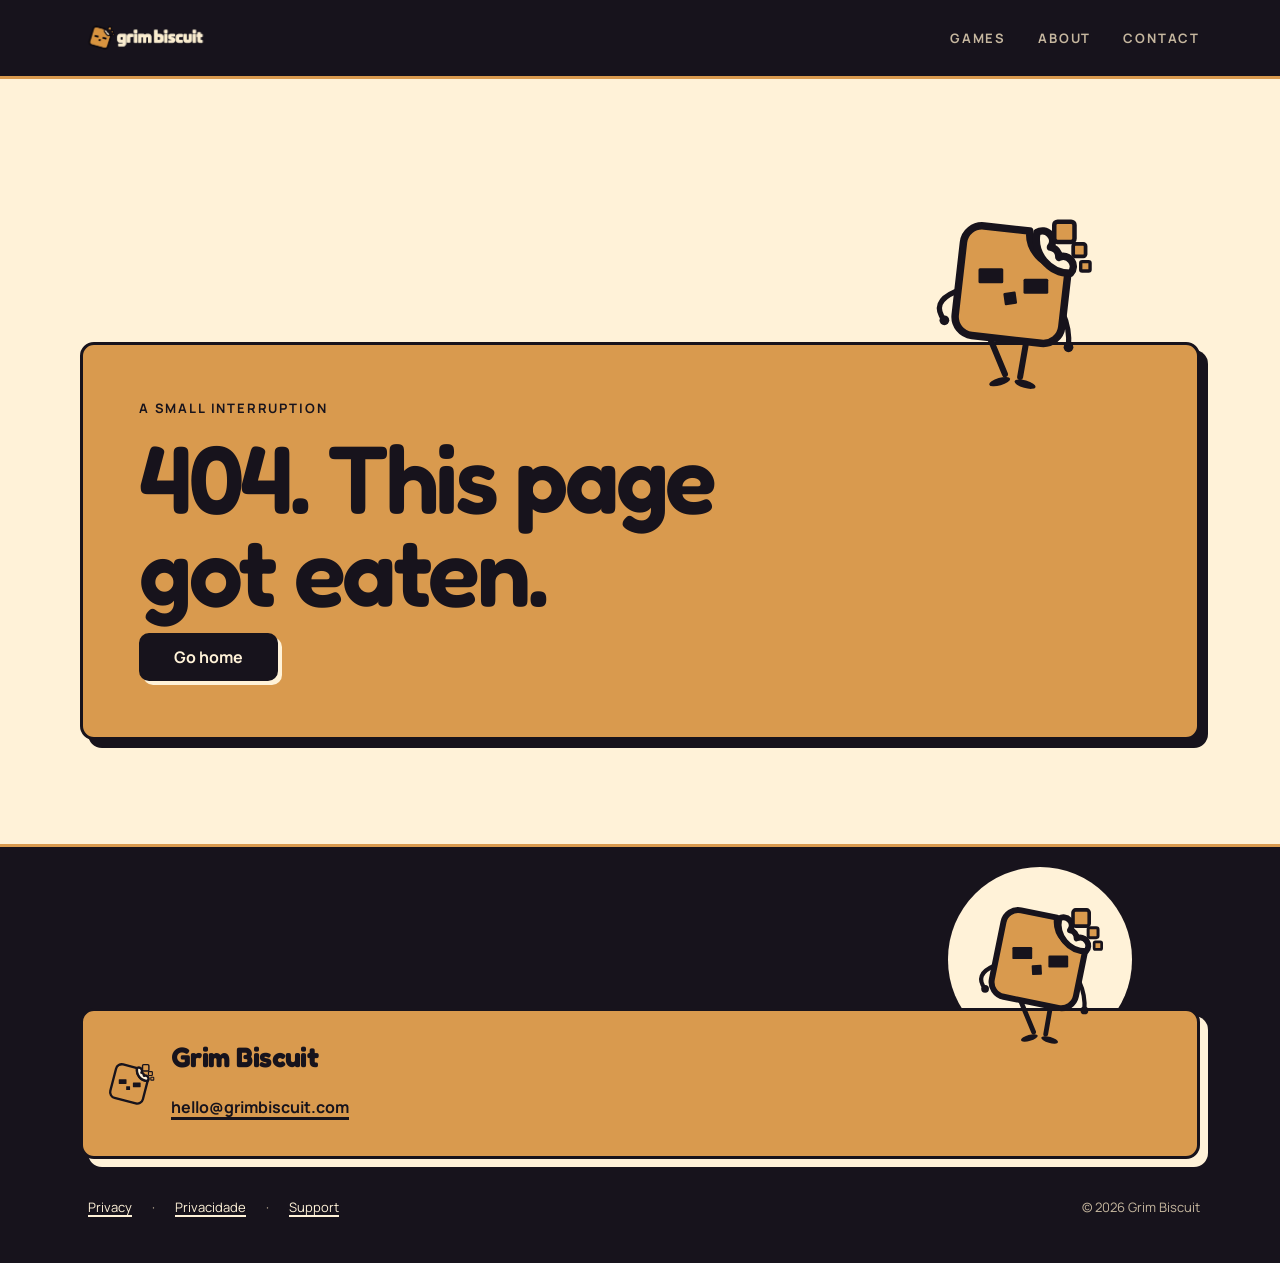
==== commit 853d0b38: "Publica site Grim Biscuit" ====
--- a/404/index.html
+++ b/404/index.html
@@ -1,2 +1,2 @@
-<!DOCTYPE html><html lang="en" class="display_fb883786-module__F76nvG__variable body_460a41cd-module__pSrDgW__variable"><head><meta charSet="utf-8"/><meta name="viewport" content="width=device-width, initial-scale=1"/><link rel="preload" as="image" href="/brand/logo-wordmark.webp"/><link rel="stylesheet" href="/_next/static/chunks/0l8lyw4lh-49i.css" data-precedence="next"/><link rel="stylesheet" href="/_next/static/chunks/3rcil-otatsia.css" data-precedence="next"/><link rel="preload" as="script" fetchPriority="low" href="/_next/static/chunks/3s6nzrbk-8mnv.js"/><script src="/_next/static/chunks/19mx3mg6lkumu.js" async=""></script><script src="/_next/static/chunks/3kmozkq6tgqnz.js" async=""></script><script src="/_next/static/chunks/344n2zhqbh4pn.js" async=""></script><script src="/_next/static/chunks/turbopack-0ol8c8yjy8j3w.js" async=""></script><script src="/_next/static/chunks/0h2qsuyze9ds1.js" async=""></script><script src="/_next/static/chunks/2r3dvkb7lp1qg.js" async=""></script><script src="/_next/static/chunks/08v04-cgp-zya.js" async=""></script><script src="/_next/static/chunks/1h_f3yjgb6d45.js" async=""></script><meta name="robots" content="noindex"/><title>Grim Biscuit — Odd games. Straight face.</title><meta name="description" content="Grim Biscuit is an independent game studio making unusual games with a bite."/><link rel="manifest" href="/site.webmanifest"/><link rel="canonical" href="https://grimbiscuit.com/"/><meta property="og:title" content="Grim Biscuit — Odd games. Straight face."/><meta property="og:description" content="Grim Biscuit is an independent game studio making unusual games with a bite."/><meta property="og:url" content="https://grimbiscuit.com/"/><meta property="og:site_name" content="Grim Biscuit"/><meta property="og:image" content="https://grimbiscuit.com/brand/og-cover.png"/><meta property="og:image:width" content="1200"/><meta property="og:image:height" content="630"/><meta property="og:image:alt" content="Grim Biscuit"/><meta property="og:type" content="website"/><meta name="twitter:card" content="summary_large_image"/><meta name="twitter:title" content="Grim Biscuit — Odd games. Straight face."/><meta name="twitter:description" content="Grim Biscuit is an independent game studio making unusual games with a bite."/><meta name="twitter:image" content="https://grimbiscuit.com/brand/og-cover.png"/><link rel="icon" href="/favicon.ico"/><link rel="icon" href="/icons/icon-32.png" type="image/png" sizes="32x32"/><link rel="icon" href="/icons/icon-192.png" type="image/png" sizes="192x192"/><link rel="apple-touch-icon" href="/apple-touch-icon.png" sizes="180x180" type="image/png"/><meta name="next-size-adjust" content=""/><script src="/_next/static/chunks/0cz1d0mv5g_q7.js" noModule=""></script></head><body><div hidden=""><!--$--><!--/$--></div><a class="skip-link" href="#main">Skip to content</a><header class="site-header"><div class="site-header__inner container"><a class="site-header__brand" aria-label="Grim Biscuit" href="/"><span class="brand-mark site-header__mark" data-brand-mark="true"><div class="GrimMascot-module__C0FOjG__wrap GrimMascot-module__C0FOjG__mark" data-mascot-state="idle"><svg viewBox="116 78 428 374" class="GrimMascot-module__C0FOjG__svg GrimMascot-module__C0FOjG__back" data-grim-mascot="true" data-mascot-part="back" role="presentation" aria-hidden="true"><g><g id="mascot-body"><path d="M 220,102 L 252,91 C 242,99 224,113 199,130 C 250,116 330,112 396,125 C 420,132 435,150 441,161 L 423,91 L 480,102 L 480,138 L 441,161 Q 437,174 434,183 L 434,417 Q 420,438 364,440 L 134,381 Q 130,373 131,368 L 199,135 Q 214,110 220,102 Z" fill="#D99A4E" stroke="#17131C" stroke-width="12" stroke-linejoin="round"/><rect x="291" y="286" width="34" height="34" rx="3" fill="#17131C"/></g><g id="mascot-bite-filling"><path d="M 384,130 Q 398,118 413,124 C 420,128 435,145 441,160 C 442,182 437,202 431,220 Q 414,231 396,211 Q 386,168 384,130 Z" fill="#FFF2D8" stroke="#17131C" stroke-width="12" stroke-linejoin="round"/><path d="M 411,143 Q 416,168 431,194" fill="none" stroke="#17131C" stroke-width="8" stroke-linecap="round"/></g><g id="mascot-eye-left"><g transform="translate(261 247)"><rect x="-33" y="-20" width="66" height="40" rx="4" fill="#17131C"/></g></g><g id="mascot-eye-right"><g transform="translate(381 275)"><rect x="-33" y="-20" width="66" height="40" rx="4" fill="#17131C"/></g></g><g id="mascot-crumb-1"><rect x="424" y="97" width="67" height="65" rx="6" fill="#D99A4E" stroke="#17131C" stroke-width="8"/></g><g id="mascot-crumb-2"><rect x="475" y="156" width="46" height="45" rx="6" fill="#D99A4E" stroke="#17131C" stroke-width="8"/></g><g id="mascot-crumb-3"><rect x="495" y="205" width="36" height="35" rx="6" fill="#D99A4E" stroke="#17131C" stroke-width="8"/></g></g></svg></div></span><img alt="Grim Biscuit" loading="eager" width="1086" height="362" decoding="async" data-nimg="1" class="site-header__wordmark" style="color:transparent" src="/brand/logo-wordmark.webp"/></a><nav class="site-nav site-nav--desktop" aria-label="Primary navigation"><a href="/#games">Games</a><a href="/#about">About</a><a href="/#contact">Contact</a></nav><button class="menu-toggle" type="button" aria-expanded="false" aria-controls="mobile-navigation" aria-label="Open navigation menu"><span aria-hidden="true"></span><span aria-hidden="true"></span><span aria-hidden="true"></span></button><nav id="mobile-navigation" class="site-nav site-nav--mobile" aria-label="Mobile navigation" aria-hidden="true"><a tabindex="-1" href="/#games">Games</a><a tabindex="-1" href="/#about">About</a><a tabindex="-1" href="/#contact">Contact</a><a class="btn btn-primary" tabindex="-1" href="/#games">See our games</a><a class="site-nav__mail" href="mailto:hello@grimbiscuit.com" tabindex="-1">hello@grimbiscuit.com</a></nav></div></header><div class="scroll-progress" aria-hidden="true"><div class="scroll-progress__bar"></div></div><main id="main"><div class="route-transition"><!--$?--><template id="B:0"></template><div class="loading-screen" role="status" aria-label="Loading"><span class="brand-mark loading-screen__mark" data-brand-mark="true"><div class="GrimMascot-module__C0FOjG__wrap GrimMascot-module__C0FOjG__mark" data-mascot-state="loading"><svg viewBox="116 78 428 374" class="GrimMascot-module__C0FOjG__svg GrimMascot-module__C0FOjG__back" data-grim-mascot="true" data-mascot-part="back" role="presentation" aria-hidden="true"><g><g id="mascot-body"><path d="M 220,102 L 252,91 C 242,99 224,113 199,130 C 250,116 330,112 396,125 C 420,132 435,150 441,161 L 423,91 L 480,102 L 480,138 L 441,161 Q 437,174 434,183 L 434,417 Q 420,438 364,440 L 134,381 Q 130,373 131,368 L 199,135 Q 214,110 220,102 Z" fill="#D99A4E" stroke="#17131C" stroke-width="12" stroke-linejoin="round"/><rect x="291" y="286" width="34" height="34" rx="3" fill="#17131C"/></g><g id="mascot-bite-filling"><path d="M 384,130 Q 398,118 413,124 C 420,128 435,145 441,160 C 442,182 437,202 431,220 Q 414,231 396,211 Q 386,168 384,130 Z" fill="#FFF2D8" stroke="#17131C" stroke-width="12" stroke-linejoin="round"/><path d="M 411,143 Q 416,168 431,194" fill="none" stroke="#17131C" stroke-width="8" stroke-linecap="round"/></g><g id="mascot-eye-left"><g transform="translate(261 247)"><rect x="-33" y="-20" width="66" height="40" rx="4" fill="#17131C"/></g></g><g id="mascot-eye-right"><g transform="translate(381 275)"><rect x="-33" y="-20" width="66" height="40" rx="4" fill="#17131C"/></g></g><g id="mascot-crumb-1"><rect x="424" y="97" width="67" height="65" rx="6" fill="#D99A4E" stroke="#17131C" stroke-width="8"/></g><g id="mascot-crumb-2"><rect x="475" y="156" width="46" height="45" rx="6" fill="#D99A4E" stroke="#17131C" stroke-width="8"/></g><g id="mascot-crumb-3"><rect x="495" y="205" width="36" height="35" rx="6" fill="#D99A4E" stroke="#17131C" stroke-width="8"/></g></g></svg></div></span></div><!--/$--></div></main><footer class="site-footer" data-scene="sit"><div class="site-footer__inner container"><div class="sit" style="--m-body-bottom:0.696875" data-sit="true" data-kicking="false"><div class="sit__mascot" aria-hidden="true"><div class="GrimMascot-module__C0FOjG__wrap" data-mascot-state="idle"><svg viewBox="0 0 640 640" class="GrimMascot-module__C0FOjG__svg GrimMascot-module__C0FOjG__back" data-grim-mascot="true" data-mascot-part="back" role="presentation" aria-hidden="true"><g><g id="mascot-leg-left" transform="rotate(-16 258 418)"><path d="M 258,418 L 253,523" fill="none" stroke="#17131C" stroke-width="16" stroke-linecap="round"/><path d="M 229,531 L 269,531" fill="none" stroke="#17131C" stroke-width="20" stroke-linecap="round"/></g><g id="mascot-leg-right" transform="rotate(16 357 424)"><path d="M 357,424 L 373,526" fill="none" stroke="#17131C" stroke-width="16" stroke-linecap="round"/><path d="M 364,533 L 386,533" fill="none" stroke="#17131C" stroke-width="24" stroke-linecap="round"/></g><g id="mascot-body" transform="rotate(-3 299 321)"><path d="M 220,102 L 252,91 C 242,99 224,113 199,130 C 250,116 330,112 396,125 C 420,132 435,150 441,161 L 423,91 L 480,102 L 480,138 L 441,161 Q 437,174 434,183 L 434,417 Q 420,438 364,440 L 134,381 Q 130,373 131,368 L 199,135 Q 214,110 220,102 Z" fill="#D99A4E" stroke="#17131C" stroke-width="12" stroke-linejoin="round"/><rect x="291" y="286" width="34" height="34" rx="3" fill="#17131C"/></g><g id="mascot-bite-filling"><path d="M 384,130 Q 398,118 413,124 C 420,128 435,145 441,160 C 442,182 437,202 431,220 Q 414,231 396,211 Q 386,168 384,130 Z" fill="#FFF2D8" stroke="#17131C" stroke-width="12" stroke-linejoin="round"/><path d="M 411,143 Q 416,168 431,194" fill="none" stroke="#17131C" stroke-width="8" stroke-linecap="round"/></g><g id="mascot-arm-left"><path d="M 194,237 L 152,291 M 152,291 L 130,343 M 152,291 L 161,343" fill="none" stroke="#17131C" stroke-width="20" stroke-linecap="round"/></g><g id="mascot-arm-right"><path d="M 462,240 L 457,337 M 457,337 L 442,416 M 457,337 L 464,436" fill="none" stroke="#17131C" stroke-width="20" stroke-linecap="round"/></g><g id="mascot-eye-left"><g transform="translate(261 247)"><rect x="-33" y="-20" width="66" height="40" rx="4" fill="#17131C"/></g></g><g id="mascot-eye-right"><g transform="translate(381 275)"><rect x="-33" y="-20" width="66" height="40" rx="4" fill="#17131C"/></g></g><g id="mascot-crumb-1"><rect x="424" y="97" width="67" height="65" rx="6" fill="#D99A4E" stroke="#17131C" stroke-width="8"/></g><g id="mascot-crumb-2"><rect x="475" y="156" width="46" height="45" rx="6" fill="#D99A4E" stroke="#17131C" stroke-width="8"/></g><g id="mascot-crumb-3"><rect x="495" y="205" width="36" height="35" rx="6" fill="#D99A4E" stroke="#17131C" stroke-width="8"/></g></g></svg></div></div><div class="sit__panel"><a class="site-footer__mark" aria-label="Grim Biscuit" href="/"><span class="brand-mark" data-brand-mark="true"><div class="GrimMascot-module__C0FOjG__wrap GrimMascot-module__C0FOjG__mark" data-mascot-state="idle"><svg viewBox="116 78 428 374" class="GrimMascot-module__C0FOjG__svg GrimMascot-module__C0FOjG__back" data-grim-mascot="true" data-mascot-part="back" role="presentation" aria-hidden="true"><g><g id="mascot-body"><path d="M 220,102 L 252,91 C 242,99 224,113 199,130 C 250,116 330,112 396,125 C 420,132 435,150 441,161 L 423,91 L 480,102 L 480,138 L 441,161 Q 437,174 434,183 L 434,417 Q 420,438 364,440 L 134,381 Q 130,373 131,368 L 199,135 Q 214,110 220,102 Z" fill="#D99A4E" stroke="#17131C" stroke-width="12" stroke-linejoin="round"/><rect x="291" y="286" width="34" height="34" rx="3" fill="#17131C"/></g><g id="mascot-bite-filling"><path d="M 384,130 Q 398,118 413,124 C 420,128 435,145 441,160 C 442,182 437,202 431,220 Q 414,231 396,211 Q 386,168 384,130 Z" fill="#FFF2D8" stroke="#17131C" stroke-width="12" stroke-linejoin="round"/><path d="M 411,143 Q 416,168 431,194" fill="none" stroke="#17131C" stroke-width="8" stroke-linecap="round"/></g><g id="mascot-eye-left"><g transform="translate(261 247)"><rect x="-33" y="-20" width="66" height="40" rx="4" fill="#17131C"/></g></g><g id="mascot-eye-right"><g transform="translate(381 275)"><rect x="-33" y="-20" width="66" height="40" rx="4" fill="#17131C"/></g></g><g id="mascot-crumb-1"><rect x="424" y="97" width="67" height="65" rx="6" fill="#D99A4E" stroke="#17131C" stroke-width="8"/></g><g id="mascot-crumb-2"><rect x="475" y="156" width="46" height="45" rx="6" fill="#D99A4E" stroke="#17131C" stroke-width="8"/></g><g id="mascot-crumb-3"><rect x="495" y="205" width="36" height="35" rx="6" fill="#D99A4E" stroke="#17131C" stroke-width="8"/></g></g></svg></div></span></a><div class="site-footer__copy"><p class="site-footer__name">Grim Biscuit</p><a class="site-footer__mail" href="mailto:hello@grimbiscuit.com" data-footer-mail="true">hello@grimbiscuit.com</a></div></div></div><div class="site-footer__meta"><p class="site-footer__legal"><a href="/privacy/">Privacy</a><span aria-hidden="true">·</span><a href="/privacidade/">Privacidade</a><span aria-hidden="true">·</span><a href="/support/">Support</a></p><p class="site-footer__copyright">© <!-- -->2026<!-- --> <!-- -->Grim Biscuit</p></div></div></footer><noscript><style>[hidden]{display:block !important}</style></noscript><script type="application/ld+json">{"@context":"https://schema.org","@type":"Organization","name":"Grim Biscuit","url":"https://grimbiscuit.com","logo":"https://grimbiscuit.com/brand/logo-mark.webp","email":"hello@grimbiscuit.com"}</script><script>requestAnimationFrame(function(){$RT=performance.now()});</script><script src="/_next/static/chunks/3s6nzrbk-8mnv.js" id="_R_" async=""></script><div hidden id="S:0"><section class="not-found" aria-labelledby="not-found-title" data-scene="fall"><div class="container not-found__inner"><div class="fall" style="--m-body-bottom:0.696875" data-fall="true" data-lifted="false"><div class="fall__mascot" aria-hidden="true"><div class="GrimMascot-module__C0FOjG__wrap" data-mascot-state="error"><svg viewBox="0 0 640 640" class="GrimMascot-module__C0FOjG__svg GrimMascot-module__C0FOjG__back" data-grim-mascot="true" data-mascot-part="back" role="presentation" aria-hidden="true"><g><g id="mascot-leg-left" transform="rotate(-16 258 418)"><path d="M 258,418 L 253,523" fill="none" stroke="#17131C" stroke-width="16" stroke-linecap="round"/><path d="M 229,531 L 269,531" fill="none" stroke="#17131C" stroke-width="20" stroke-linecap="round"/></g><g id="mascot-leg-right" transform="rotate(16 357 424)"><path d="M 357,424 L 373,526" fill="none" stroke="#17131C" stroke-width="16" stroke-linecap="round"/><path d="M 364,533 L 386,533" fill="none" stroke="#17131C" stroke-width="24" stroke-linecap="round"/></g><g id="mascot-body" transform="rotate(-3 299 321)"><path d="M 220,102 L 252,91 C 242,99 224,113 199,130 C 250,116 330,112 396,125 C 420,132 435,150 441,161 L 423,91 L 480,102 L 480,138 L 441,161 Q 437,174 434,183 L 434,417 Q 420,438 364,440 L 134,381 Q 130,373 131,368 L 199,135 Q 214,110 220,102 Z" fill="#D99A4E" stroke="#17131C" stroke-width="12" stroke-linejoin="round"/><rect x="291" y="286" width="34" height="34" rx="3" fill="#17131C"/></g><g id="mascot-bite-filling"><path d="M 384,130 Q 398,118 413,124 C 420,128 435,145 441,160 C 442,182 437,202 431,220 Q 414,231 396,211 Q 386,168 384,130 Z" fill="#FFF2D8" stroke="#17131C" stroke-width="12" stroke-linejoin="round"/><path d="M 411,143 Q 416,168 431,194" fill="none" stroke="#17131C" stroke-width="8" stroke-linecap="round"/></g><g id="mascot-arm-left"><path d="M 194,237 L 152,291 M 152,291 L 130,343 M 152,291 L 161,343" fill="none" stroke="#17131C" stroke-width="20" stroke-linecap="round"/></g><g id="mascot-arm-right"><path d="M 462,240 L 457,337 M 457,337 L 442,416 M 457,337 L 464,436" fill="none" stroke="#17131C" stroke-width="20" stroke-linecap="round"/></g><g id="mascot-eye-left"><g transform="translate(261 247)"><rect x="-33" y="-20" width="66" height="40" rx="4" fill="#17131C"/></g></g><g id="mascot-eye-right"><g transform="translate(381 275)"><rect x="-33" y="-20" width="66" height="40" rx="4" fill="#17131C"/></g></g><g id="mascot-crumb-1"><rect x="424" y="97" width="67" height="65" rx="6" fill="#D99A4E" stroke="#17131C" stroke-width="8"/></g><g id="mascot-crumb-2"><rect x="475" y="156" width="46" height="45" rx="6" fill="#D99A4E" stroke="#17131C" stroke-width="8"/></g><g id="mascot-crumb-3"><rect x="495" y="205" width="36" height="35" rx="6" fill="#D99A4E" stroke="#17131C" stroke-width="8"/></g></g></svg></div></div><div class="fall__slab"><p class="eyebrow">A small interruption</p><h1 id="not-found-title">404. This page got eaten.</h1><a class="btn btn-primary not-found__home" href="/">Go home</a></div></div></div></section><!--$--><!--/$--></div><script>$RB=[];$RV=function(a){$RT=performance.now();for(var b=0;b<a.length;b+=2){var c=a[b],e=a[b+1];null!==e.parentNode&&e.parentNode.removeChild(e);var f=c.parentNode;if(f){var g=c.previousSibling,h=0;do{if(c&&8===c.nodeType){var d=c.data;if("/$"===d||"/&"===d)if(0===h)break;else h--;else"$"!==d&&"$?"!==d&&"$~"!==d&&"$!"!==d&&"&"!==d||h++}d=c.nextSibling;f.removeChild(c);c=d}while(c);for(;e.firstChild;)f.insertBefore(e.firstChild,c);g.data="$";g._reactRetry&&requestAnimationFrame(g._reactRetry)}}a.length=0};
-$RC=function(a,b){if(b=document.getElementById(b))(a=document.getElementById(a))?(a.previousSibling.data="$~",$RB.push(a,b),2===$RB.length&&("number"!==typeof $RT?requestAnimationFrame($RV.bind(null,$RB)):(a=performance.now(),setTimeout($RV.bind(null,$RB),2300>a&&2E3<a?2300-a:$RT+300-a)))):b.parentNode.removeChild(b)};$RC("B:0","S:0")</script><script>(self.__next_f=self.__next_f||[]).push([0])</script><script>self.__next_f.push([1,"1:I[39756,[\"/_next/static/chunks/0h2qsuyze9ds1.js\",\"/_next/static/chunks/2r3dvkb7lp1qg.js\",\"/_next/static/chunks/08v04-cgp-zya.js\"],\"LoadingBoundaryProvider\"]\n2:I[46508,[\"/_next/static/chunks/0h2qsuyze9ds1.js\",\"/_next/static/chunks/2r3dvkb7lp1qg.js\",\"/_next/static/chunks/08v04-cgp-zya.js\"],\"BrandMark\"]\n3:\"$Sreact.fragment\"\n4:I[36852,[\"/_next/static/chunks/0h2qsuyze9ds1.js\",\"/_next/static/chunks/2r3dvkb7lp1qg.js\",\"/_next/static/chunks/08v04-cgp-zya.js\"],\"SiteHeader\"]\n5:I[46083,[\"/_next/static/chunks/0h2qsuyze9ds1.js\",\"/_next/static/chunks/2r3dvkb7lp1qg.js\",\"/_next/static/chunks/08v04-cgp-zya.js\"],\"ScrollProgress\"]\n6:I[76902,[\"/_next/static/chunks/0h2qsuyze9ds1.js\",\"/_next/static/chunks/2r3dvkb7lp1qg.js\",\"/_next/static/chunks/08v04-cgp-zya.js\"],\"RouteTransition\"]\n7:I[39756,[\"/_next/static/chunks/0h2qsuyze9ds1.js\",\"/_next/static/chunks/2r3dvkb7lp1qg.js\",\"/_next/static/chunks/08v04-cgp-zya.js\"],\"default\"]\n8:I[37457,[\"/_next/static/chunks/0h2qsuyze9ds1.js\",\"/_next/static/chunks/2r3dvkb7lp1qg.js\",\"/_next/static/chunks/08v04-cgp-zya.js\"],\"default\"]\n9:I[29800,[\"/_next/static/chunks/0h2qsuyze9ds1.js\",\"/_next/static/chunks/2r3dvkb7lp1qg.js\",\"/_next/static/chunks/08v04-cgp-zya.js\",\"/_next/static/chunks/1h_f3yjgb6d45.js\"],\"NotFoundScene\"]\na:I[8745,[\"/_next/static/chunks/0h2qsuyze9ds1.js\",\"/_next/static/chunks/2r3dvkb7lp1qg.js\",\"/_next/static/chunks/08v04-cgp-zya.js\"],\"SiteFooter\"]\nc:I[97367,[\"/_next/static/chunks/0h2qsuyze9ds1.js\",\"/_next/static/chunks/2r3dvkb7lp1qg.js\",\"/_next/static/chunks/08v04-cgp-zya.js\"],\"OutletBoundary\"]\nd:\"$Sreact.suspense\"\n10:I[97367,[\"/_next/static/chunks/0h2qsuyze9ds1.js\",\"/_next/static/chunks/2r3dvkb7lp1qg.js\",\"/_next/static/chunks/08v04-cgp-zya.js\"],\"ViewportBoundary\"]\n12:I[97367,[\"/_next/static/chunks/0h2qsuyze9ds1.js\",\"/_next/static/chunks/2r3dvkb7lp1qg.js\",\"/_next/static/chunks/08v04-cgp-zya.js\"],\"MetadataBoundary\"]\n14:I[68027,[\"/_next/static/chunks/0h2qsuyze9ds1.js\",\"/_next/static/chunks/2r3dvkb7lp1qg.js\",\"/_next/static/chunks/08v04-cgp-zya.js\"],\"default\",1]\n:HL[\"/_next/static/chunks/0l8lyw4lh-49i.css\",\"style\"]\n:HL[\"/_next/static/chunks/3rcil-otatsia.css\",\"style\"]\nb:[\"$\",\"style\",null,{\"children\":\"[hidden]{display:block !important}\"}]\nf:X\n0:{\"P\":null,\"c\":[\"\",\"_not-found\",\"\"],\"q\":\"\",\"i\":false,\"f\":[[[\"\",{\"children\":[\"/_not-found\",{\"children\":[\"__PAGE__\",{},\"$undefined\",\"$undefined\",4608]},\"$undefined\",\"$undefined\",4608]},\"$undefined\",\"$undefined\",4628],[[\"$\",\"$L1\",null,{\"loading\":[[\"$\",\"div\",\"l\",{\"className\":\"loading-screen\",\"role\":\"status\",\"aria-label\":\"Loading\",\"children\":[\"$\",\"$L2\",null,{\"className\":\"loading-screen__mark\",\"loading\":true}]}],[],null],\"children\":[\"$\",\"$3\",\"c\",{\"children\":[[[\"$\",\"link\",\"0\",{\"rel\":\"stylesheet\",\"href\":\"/_next/static/chunks/0l8lyw4lh-49i.css\",\"precedence\":\"next\",\"crossOrigin\":\"$undefined\",\"nonce\":\"$undefined\"}],[\"$\",\"link\",\"1\",{\"rel\":\"stylesheet\",\"href\":\"/_next/static/chunks/3rcil-otatsia.css\",\"precedence\":\"next\",\"crossOrigin\":\"$undefined\",\"nonce\":\"$undefined\"}],[\"$\",\"script\",\"script-0\",{\"src\":\"/_next/static/chunks/0h2qsuyze9ds1.js\",\"async\":true,\"nonce\":\"$undefined\"}],[\"$\",\"script\",\"script-1\",{\"src\":\"/_next/static/chunks/2r3dvkb7lp1qg.js\",\"async\":true,\"nonce\":\"$undefined\"}],[\"$\",\"script\",\"script-2\",{\"src\":\"/_next/static/chunks/08v04-cgp-zya.js\",\"async\":true,\"nonce\":\"$undefined\"}]],[\"$\",\"html\",null,{\"lang\":\"en\",\"className\":\"display_fb883786-module__F76nvG__variable body_460a41cd-module__pSrDgW__variable\",\"children\":[\"$\",\"body\",null,{\"children\":[[\"$\",\"a\",null,{\"className\":\"skip-link\",\"href\":\"#main\",\"children\":\"Skip to content\"}],[\"$\",\"$L4\",null,{}],[\"$\",\"$L5\",null,{}],[\"$\",\"main\",null,{\"id\":\"main\",\"children\":[\"$\",\"$L6\",null,{\"children\":[\"$\",\"$L7\",null,{\"parallelRouterKey\":\"children\",\"error\":\"$undefined\",\"errorStyles\":\"$undefined\",\"errorScripts\":\"$undefined\",\"template\":[\"$\",\"$L8\",null,{}],\"templateStyles\":\"$undefined\",\"templateScripts\":\"$undefined\",\"notFound\":[[\"$\",\"$L9\",null,{}],[]],\"forbidden\":\"$undefined\",\"unauthorized\":\"$undefined\"}]}]}],[\"$\",\"$La\",null,{}],[\"$\",\"noscript\",null,{\"children\":\"$b\"}],[\"$\",\"script\",null,{\"type\":\"application/ld+json\",\"dangerouslySetInnerHTML\":{\"__html\":\"{\\\"@context\\\":\\\"https://schema.org\\\",\\\"@type\\\":\\\"Organization\\\",\\\"name\\\":\\\"Grim Biscuit\\\",\\\"url\\\":\\\"https://grimbiscuit.com\\\",\\\"logo\\\":\\\"https://grimbiscuit.com/brand/logo-mark.webp\\\",\\\"email\\\":\\\"hello@grimbiscuit.com\\\"}\"}}]]}]}]]}]}],{\"children\":[[\"$\",\"$3\",\"c\",{\"children\":[null,[\"$\",\"$L7\",null,{\"parallelRouterKey\":\"children\",\"error\":\"$undefined\",\"errorStyles\":\"$undefined\",\"errorScripts\":\"$undefined\",\"template\":[\"$\",\"$L8\",null,{}],\"templateStyles\":\"$undefined\",\"templateScripts\":\"$undefined\",\"notFound\":\"$undefined\",\"forbidden\":\"$undefined\",\"unauthorized\":\"$undefined\"}]]}],{\"children\":[[\"$\",\"$3\",\"c\",{\"children\":[[\"$\",\"$L9\",null,{}],[[\"$\",\"script\",\"script-0\",{\"src\":\"/_next/static/chunks/1h_f3yjgb6d45.js\",\"async\":true,\"nonce\":\"$undefined\"}]],[\"$\",\"$Lc\",null,{\"children\":[\"$\",\"$d\",null,{\"name\":\"Next.MetadataOutlet\",\"children\":\"$@e\"}]}]]}],{},null,false,null]},null,false,\"$f\"]},null,false,null],[\"$\",\"$3\",\"h\",{\"children\":[[\"$\",\"meta\",null,{\"name\":\"robots\",\"content\":\"noindex\"}],[\"$\",\"$L10\",null,{\"children\":\"$L11\"}],[\"$\",\"div\",null,{\"hidden\":true,\"children\":[\"$\",\"$L12\",null,{\"children\":[\"$\",\"$d\",null,{\"name\":\"Next.Metadata\",\"children\":\"$L13\"}]}]}],[\"$\",\"meta\",null,{\"name\":\"next-size-adjust\",\"content\":\"\"}]]}],false]],\"m\":\"$undefined\",\"G\":[\"$14\",[[\"$\",\"link\",\"0\",{\"rel\":\"stylesheet\",\"href\":\"/_next/static/chunks/0l8lyw4lh-49i.css\",\"precedence\":\"next\",\"crossOrigin\":\"$undefined\",\"nonce\":\"$undefined\"}],[\"$\",\"link\",\"1\",{\"rel\":\"stylesheet\",\"href\":\"/_next/static/chunks/3rcil-otatsia.css\",\"precedence\":\"next\",\"crossOrigin\":\"$undefined\",\"nonce\":\"$undefined\"}]]],\"S\":true,\"h\":null,\"r\":\"$undefined\",\"s\":\"$undefined\",\"a\":\"$undefined\",\"l\":\"$undefined\",\"p\":\"$undefined\",\"d\":\"$undefined\",\"b\":\"-pfFilmf3SOZUy3qWr-nS\"}\nf:C\n11:[[\"$\",\"meta\",\"0\",{\"charSet\":\"utf-8\"}],[\"$\",\"meta\",\"1\",{\"name\":\"viewport\",\"content\":\"width=device-width, initial-scale=1\"}]]\n15:I[27201,[\"/_next/static/chunks/0h2qsuyze9ds1.js\",\"/_next/static/chunks/2r3dvkb7lp1qg.js\",\"/_next/static/chunks/08v04-cgp-zya.js\"],\"IconMark\"]\ne:null\n13:[[\"$\",\"title\",\"0\",{\"children\":\"Grim Biscuit — Odd games. Straight face.\"}],[\"$\",\"meta\",\"1\",{\"name\":\"description\",\"content\":\"Grim Biscuit is an independent game studio making unusual games with a bite.\"}],[\"$\",\"link\",\"2\",{\"rel\":\"manifest\",\"href\":\"/site.webmanifest\",\"crossOrigin\":\"$undefined\"}],[\"$\",\"link\",\"3\",{\"rel\":\"canonical\",\"href\":\"https://grimbiscuit.com/\"}],[\"$\",\"meta\",\"4\",{\"property\":\"og:title\",\"content\":\"Grim Biscuit — Odd games. Straight face.\"}],[\"$\",\"meta\",\"5\",{\"property\":\"og:description\",\"content\":\"Grim Biscuit is an independent game studio making unusual games with a bite.\"}],[\"$\",\"meta\",\"6\",{\"property\":\"og:url\",\"content\":\"https://grimbiscuit.com/\"}],[\"$\",\"meta\",\"7\",{\"property\":\"og:site_name\",\"content\":\"Grim Biscuit\"}],[\"$\",\"meta\",\"8\",{\"property\":\"og:image\",\"content\":\"https://grimbiscuit.com/brand/og-cover.png\"}],[\"$\",\"meta\",\"9\",{\"property\":\"og:image:width\",\"content\":\"1200\"}],[\"$\",\"meta\",\"10\",{\"property\":\"og:image:height\",\"content\":\"630\"}],[\"$\",\"meta\",\"11\",{\"property\":\"og:image:alt\",\"content\":\"Grim Biscuit\"}],[\"$\",\"meta\",\"12\",{\"property\":\"og:type\",\"content\":\"website\"}],[\"$\",\"meta\",\"13\",{\"name\":\"twitter:card\",\"content\":\"summary_large_image\"}],[\"$\",\"meta\",\"14\",{\"name\":\"twitter:title\",\"content\":\"Grim Biscuit — Odd games. Straight face.\"}],[\"$\",\"meta\",\"15\",{\"name\":\"twitter:description\",\"content\":\"Grim Biscuit is an independent game studio making unusual games with a bite.\"}],[\"$\",\"meta\",\"16\",{\"name\":\"twitter:image\",\"content\":\"https://grimbiscuit.com/brand/og-cover.png\"}],[\"$\",\"link\",\"17\",{\"rel\":\"icon\",\"href\":\"/favicon.ico\"}],[\"$\",\"link\",\"18\",{\"rel\":\"icon\",\"href\":\"/icons/icon-32.png\",\"type\":\"image/png\",\"sizes\":\"32x32\"}],[\"$\",\"link\",\"19\",{\"rel\":\"icon\",\"href\":\"/icons/icon-192.png\",\"type\":\"image/png\",\"sizes\":\"192x192\"}],[\"$\",\"link\",\"20\",{\"rel\":\"apple-touch-icon\",\"href\":\"/apple-touch-icon.png\",\"sizes\":\"180x180\",\"type\":\"image/png\"}],[\"$\",\"$L15\",\"21\",{}]]\n"])</script></body></html>+<!DOCTYPE html><html lang="en" class="display_fb883786-module__F76nvG__variable body_460a41cd-module__pSrDgW__variable"><head><meta charSet="utf-8"/><meta name="viewport" content="width=device-width, initial-scale=1"/><link rel="preload" as="image" href="/brand/logo-wordmark.webp"/><link rel="stylesheet" href="/_next/static/chunks/2bsyd08a0ki_q.css" data-precedence="next"/><link rel="stylesheet" href="/_next/static/chunks/18t98f1i80von.css" data-precedence="next"/><link rel="preload" as="script" fetchPriority="low" href="/_next/static/chunks/3s6nzrbk-8mnv.js"/><script src="/_next/static/chunks/19mx3mg6lkumu.js" async=""></script><script src="/_next/static/chunks/3kmozkq6tgqnz.js" async=""></script><script src="/_next/static/chunks/344n2zhqbh4pn.js" async=""></script><script src="/_next/static/chunks/turbopack-0ol8c8yjy8j3w.js" async=""></script><script src="/_next/static/chunks/0h2qsuyze9ds1.js" async=""></script><script src="/_next/static/chunks/0tzsr6jph-i9s.js" async=""></script><script src="/_next/static/chunks/2yzaggeo2towi.js" async=""></script><script src="/_next/static/chunks/1h_f3yjgb6d45.js" async=""></script><meta name="robots" content="noindex"/><title>Grim Biscuit — Odd games. Straight face.</title><meta name="description" content="Grim Biscuit is an independent game studio making unusual games with a bite."/><link rel="manifest" href="/site.webmanifest"/><link rel="canonical" href="https://grimbiscuit.com/"/><meta property="og:title" content="Grim Biscuit — Odd games. Straight face."/><meta property="og:description" content="Grim Biscuit is an independent game studio making unusual games with a bite."/><meta property="og:url" content="https://grimbiscuit.com/"/><meta property="og:site_name" content="Grim Biscuit"/><meta property="og:image" content="https://grimbiscuit.com/brand/og-cover.png"/><meta property="og:image:width" content="1200"/><meta property="og:image:height" content="630"/><meta property="og:image:alt" content="Grim Biscuit"/><meta property="og:type" content="website"/><meta name="twitter:card" content="summary_large_image"/><meta name="twitter:title" content="Grim Biscuit — Odd games. Straight face."/><meta name="twitter:description" content="Grim Biscuit is an independent game studio making unusual games with a bite."/><meta name="twitter:image" content="https://grimbiscuit.com/brand/og-cover.png"/><link rel="icon" href="/favicon.ico"/><link rel="icon" href="/icons/icon-32.png" type="image/png" sizes="32x32"/><link rel="icon" href="/icons/icon-192.png" type="image/png" sizes="192x192"/><link rel="apple-touch-icon" href="/apple-touch-icon.png" sizes="180x180" type="image/png"/><meta name="next-size-adjust" content=""/><script src="/_next/static/chunks/0cz1d0mv5g_q7.js" noModule=""></script></head><body><div hidden=""><!--$--><!--/$--></div><a class="skip-link" href="#main">Skip to content</a><header class="site-header"><div class="site-header__inner container"><a class="site-header__brand" aria-label="Grim Biscuit" href="/"><span class="brand-mark site-header__mark" data-brand-mark="true"><div class="GrimMascot-module__C0FOjG__wrap GrimMascot-module__C0FOjG__mark" data-mascot-state="idle"><svg viewBox="128 72 408 390" class="GrimMascot-module__C0FOjG__svg GrimMascot-module__C0FOjG__back" data-grim-mascot="true" data-mascot-part="back" role="presentation" aria-hidden="true"><g><g id="mascot-body"><g transform="translate(319 267) rotate(14.5)"><path d="M 29.1,-147 A 91 91 0 0 0 143,-64 L 143,97 A 50 50 0 0 1 93,147 L -93,147 A 50 50 0 0 1 -143,97 L -143,-97 A 50 50 0 0 1 -93,-147 Z" fill="#D99A4E" stroke="#17131C" stroke-width="20" stroke-linejoin="round"/></g><rect x="291" y="286" width="33" height="33" rx="3" fill="#17131C"/></g><g id="mascot-bite-filling"><g transform="translate(319 267) rotate(14.5)"><path d="M 29.1,-147 A 91 91 0 0 0 143,-64 A 27 27 0 0 0 102.1,-97.7 A 27 27 0 0 0 73.8,-118.3 A 27 27 0 0 0 29.1,-147 Z" fill="#FFF2D8" stroke="#17131C" stroke-width="20" stroke-linejoin="round"/></g></g><g id="mascot-eye-left"><g transform="translate(261 247)"><rect x="-33" y="-20" width="66" height="40" rx="4" fill="#17131C"/></g></g><g id="mascot-eye-right"><g transform="translate(381 275)"><rect x="-33" y="-20" width="66" height="40" rx="4" fill="#17131C"/></g></g><g id="mascot-crumb-1"><rect x="430" y="103" width="54" height="54" rx="9" fill="#D99A4E" stroke="#17131C" stroke-width="12"/></g><g id="mascot-crumb-2"><rect x="480.5" y="162.5" width="33" height="33" rx="6" fill="#D99A4E" stroke="#17131C" stroke-width="10"/></g><g id="mascot-crumb-3"><rect x="500.5" y="209.5" width="25" height="25" rx="4" fill="#D99A4E" stroke="#17131C" stroke-width="9"/></g></g></svg></div></span><img alt="Grim Biscuit" loading="eager" width="1086" height="362" decoding="async" data-nimg="1" class="site-header__wordmark" style="color:transparent" src="/brand/logo-wordmark.webp"/></a><nav class="site-nav site-nav--desktop" aria-label="Primary navigation"><a href="/#games">Games</a><a href="/#about">About</a><a href="/#contact">Contact</a></nav><button class="menu-toggle" type="button" aria-expanded="false" aria-controls="mobile-navigation" aria-label="Open navigation menu"><span aria-hidden="true"></span><span aria-hidden="true"></span><span aria-hidden="true"></span></button><nav id="mobile-navigation" class="site-nav site-nav--mobile" aria-label="Mobile navigation" aria-hidden="true"><a tabindex="-1" href="/#games">Games</a><a tabindex="-1" href="/#about">About</a><a tabindex="-1" href="/#contact">Contact</a><a class="btn btn-primary" tabindex="-1" href="/#games">See our games</a><a class="site-nav__mail" href="mailto:hello@grimbiscuit.com" tabindex="-1">hello@grimbiscuit.com</a></nav></div></header><div class="scroll-progress" aria-hidden="true"><div class="scroll-progress__bar"></div></div><main id="main"><div class="route-transition"><!--$?--><template id="B:0"></template><div class="loading-screen" role="status" aria-label="Loading"><span class="brand-mark loading-screen__mark" data-brand-mark="true"><div class="GrimMascot-module__C0FOjG__wrap GrimMascot-module__C0FOjG__mark" data-mascot-state="loading"><svg viewBox="128 72 408 390" class="GrimMascot-module__C0FOjG__svg GrimMascot-module__C0FOjG__back" data-grim-mascot="true" data-mascot-part="back" role="presentation" aria-hidden="true"><g><g id="mascot-body"><g transform="translate(319 267) rotate(14.5)"><path d="M 29.1,-147 A 91 91 0 0 0 143,-64 L 143,97 A 50 50 0 0 1 93,147 L -93,147 A 50 50 0 0 1 -143,97 L -143,-97 A 50 50 0 0 1 -93,-147 Z" fill="#D99A4E" stroke="#17131C" stroke-width="20" stroke-linejoin="round"/></g><rect x="291" y="286" width="33" height="33" rx="3" fill="#17131C"/></g><g id="mascot-bite-filling"><g transform="translate(319 267) rotate(14.5)"><path d="M 29.1,-147 A 91 91 0 0 0 143,-64 A 27 27 0 0 0 102.1,-97.7 A 27 27 0 0 0 73.8,-118.3 A 27 27 0 0 0 29.1,-147 Z" fill="#FFF2D8" stroke="#17131C" stroke-width="20" stroke-linejoin="round"/></g></g><g id="mascot-eye-left"><g transform="translate(261 247)"><rect x="-33" y="-20" width="66" height="40" rx="4" fill="#17131C"/></g></g><g id="mascot-eye-right"><g transform="translate(381 275)"><rect x="-33" y="-20" width="66" height="40" rx="4" fill="#17131C"/></g></g><g id="mascot-crumb-1"><rect x="430" y="103" width="54" height="54" rx="9" fill="#D99A4E" stroke="#17131C" stroke-width="12"/></g><g id="mascot-crumb-2"><rect x="480.5" y="162.5" width="33" height="33" rx="6" fill="#D99A4E" stroke="#17131C" stroke-width="10"/></g><g id="mascot-crumb-3"><rect x="500.5" y="209.5" width="25" height="25" rx="4" fill="#D99A4E" stroke="#17131C" stroke-width="9"/></g></g></svg></div></span></div><!--/$--></div></main><footer class="site-footer" data-scene="sit"><div class="site-footer__inner container"><div class="sit" style="--m-body-bottom:0.6953125" data-sit="true" data-kicking="false"><span class="moon sit__moon" aria-hidden="true"></span><div class="sit__mascot" aria-hidden="true"><div class="GrimMascot-module__C0FOjG__wrap" data-mascot-state="idle"><svg viewBox="0 0 640 640" class="GrimMascot-module__C0FOjG__svg GrimMascot-module__C0FOjG__back" data-grim-mascot="true" data-mascot-part="back" role="presentation" aria-hidden="true"><g><g id="mascot-leg-left" transform="rotate(-16 255 405)"><path d="M 255,405 L 268,518" fill="none" stroke="#17131C" stroke-width="16" stroke-linecap="round"/><ellipse cx="249" cy="533" rx="29" ry="10" fill="#17131C"/></g><g id="mascot-leg-right" transform="rotate(16 355 425)"><path d="M 355,425 L 365,518" fill="none" stroke="#17131C" stroke-width="16" stroke-linecap="round"/><ellipse cx="383" cy="533" rx="29" ry="10" fill="#17131C"/></g><g id="mascot-arm-left"><path d="M 166,290 Q 100,318 137,366" fill="none" stroke="#17131C" stroke-width="14" stroke-linecap="round"/><circle cx="137" cy="366" r="13" fill="#17131C"/></g><g id="mascot-arm-right"><path d="M 452,345 Q 472,388 468,438" fill="none" stroke="#17131C" stroke-width="14" stroke-linecap="round"/><circle cx="468" cy="438" r="13" fill="#17131C"/></g><g id="mascot-body" transform="rotate(-3 319 267)"><g transform="translate(319 267) rotate(14.5)"><path d="M 29.1,-147 A 91 91 0 0 0 143,-64 L 143,97 A 50 50 0 0 1 93,147 L -93,147 A 50 50 0 0 1 -143,97 L -143,-97 A 50 50 0 0 1 -93,-147 Z" fill="#D99A4E" stroke="#17131C" stroke-width="20" stroke-linejoin="round"/></g><rect x="291" y="286" width="33" height="33" rx="3" fill="#17131C"/></g><g id="mascot-bite-filling"><g transform="translate(319 267) rotate(14.5)"><path d="M 29.1,-147 A 91 91 0 0 0 143,-64 A 27 27 0 0 0 102.1,-97.7 A 27 27 0 0 0 73.8,-118.3 A 27 27 0 0 0 29.1,-147 Z" fill="#FFF2D8" stroke="#17131C" stroke-width="20" stroke-linejoin="round"/></g></g><g id="mascot-eye-left"><g transform="translate(261 247)"><rect x="-33" y="-20" width="66" height="40" rx="4" fill="#17131C"/></g></g><g id="mascot-eye-right"><g transform="translate(381 275)"><rect x="-33" y="-20" width="66" height="40" rx="4" fill="#17131C"/></g></g><g id="mascot-crumb-1"><rect x="430" y="103" width="54" height="54" rx="9" fill="#D99A4E" stroke="#17131C" stroke-width="12"/></g><g id="mascot-crumb-2"><rect x="480.5" y="162.5" width="33" height="33" rx="6" fill="#D99A4E" stroke="#17131C" stroke-width="10"/></g><g id="mascot-crumb-3"><rect x="500.5" y="209.5" width="25" height="25" rx="4" fill="#D99A4E" stroke="#17131C" stroke-width="9"/></g></g></svg></div></div><div class="sit__panel"><a class="site-footer__mark" aria-label="Grim Biscuit" href="/"><span class="brand-mark" data-brand-mark="true"><div class="GrimMascot-module__C0FOjG__wrap GrimMascot-module__C0FOjG__mark" data-mascot-state="idle"><svg viewBox="128 72 408 390" class="GrimMascot-module__C0FOjG__svg GrimMascot-module__C0FOjG__back" data-grim-mascot="true" data-mascot-part="back" role="presentation" aria-hidden="true"><g><g id="mascot-body"><g transform="translate(319 267) rotate(14.5)"><path d="M 29.1,-147 A 91 91 0 0 0 143,-64 L 143,97 A 50 50 0 0 1 93,147 L -93,147 A 50 50 0 0 1 -143,97 L -143,-97 A 50 50 0 0 1 -93,-147 Z" fill="#D99A4E" stroke="#17131C" stroke-width="20" stroke-linejoin="round"/></g><rect x="291" y="286" width="33" height="33" rx="3" fill="#17131C"/></g><g id="mascot-bite-filling"><g transform="translate(319 267) rotate(14.5)"><path d="M 29.1,-147 A 91 91 0 0 0 143,-64 A 27 27 0 0 0 102.1,-97.7 A 27 27 0 0 0 73.8,-118.3 A 27 27 0 0 0 29.1,-147 Z" fill="#FFF2D8" stroke="#17131C" stroke-width="20" stroke-linejoin="round"/></g></g><g id="mascot-eye-left"><g transform="translate(261 247)"><rect x="-33" y="-20" width="66" height="40" rx="4" fill="#17131C"/></g></g><g id="mascot-eye-right"><g transform="translate(381 275)"><rect x="-33" y="-20" width="66" height="40" rx="4" fill="#17131C"/></g></g><g id="mascot-crumb-1"><rect x="430" y="103" width="54" height="54" rx="9" fill="#D99A4E" stroke="#17131C" stroke-width="12"/></g><g id="mascot-crumb-2"><rect x="480.5" y="162.5" width="33" height="33" rx="6" fill="#D99A4E" stroke="#17131C" stroke-width="10"/></g><g id="mascot-crumb-3"><rect x="500.5" y="209.5" width="25" height="25" rx="4" fill="#D99A4E" stroke="#17131C" stroke-width="9"/></g></g></svg></div></span></a><div class="site-footer__copy"><p class="site-footer__name">Grim Biscuit</p><a class="site-footer__mail" href="mailto:hello@grimbiscuit.com" data-footer-mail="true">hello@grimbiscuit.com</a></div></div></div><div class="site-footer__meta"><p class="site-footer__legal"><a href="/privacy/">Privacy</a><span aria-hidden="true">·</span><a href="/privacidade/">Privacidade</a><span aria-hidden="true">·</span><a href="/support/">Support</a></p><p class="site-footer__copyright">© <!-- -->2026<!-- --> <!-- -->Grim Biscuit</p></div></div></footer><noscript><style>[hidden]{display:block !important}</style></noscript><script type="application/ld+json">{"@context":"https://schema.org","@type":"Organization","name":"Grim Biscuit","url":"https://grimbiscuit.com","logo":"https://grimbiscuit.com/brand/logo-mark.webp","email":"hello@grimbiscuit.com"}</script><script>requestAnimationFrame(function(){$RT=performance.now()});</script><script src="/_next/static/chunks/3s6nzrbk-8mnv.js" id="_R_" async=""></script><div hidden id="S:0"><section class="not-found" aria-labelledby="not-found-title" data-scene="fall"><div class="container not-found__inner"><div class="fall" style="--m-body-bottom:0.6953125" data-fall="true" data-lifted="false"><div class="fall__mascot" aria-hidden="true"><div class="GrimMascot-module__C0FOjG__wrap" data-mascot-state="error"><svg viewBox="0 0 640 640" class="GrimMascot-module__C0FOjG__svg GrimMascot-module__C0FOjG__back" data-grim-mascot="true" data-mascot-part="back" role="presentation" aria-hidden="true"><g><g id="mascot-leg-left" transform="rotate(-16 255 405)"><path d="M 255,405 L 268,518" fill="none" stroke="#17131C" stroke-width="16" stroke-linecap="round"/><ellipse cx="249" cy="533" rx="29" ry="10" fill="#17131C"/></g><g id="mascot-leg-right" transform="rotate(16 355 425)"><path d="M 355,425 L 365,518" fill="none" stroke="#17131C" stroke-width="16" stroke-linecap="round"/><ellipse cx="383" cy="533" rx="29" ry="10" fill="#17131C"/></g><g id="mascot-arm-left"><path d="M 166,290 Q 100,318 137,366" fill="none" stroke="#17131C" stroke-width="14" stroke-linecap="round"/><circle cx="137" cy="366" r="13" fill="#17131C"/></g><g id="mascot-arm-right"><path d="M 452,345 Q 472,388 468,438" fill="none" stroke="#17131C" stroke-width="14" stroke-linecap="round"/><circle cx="468" cy="438" r="13" fill="#17131C"/></g><g id="mascot-body" transform="rotate(-3 319 267)"><g transform="translate(319 267) rotate(14.5)"><path d="M 29.1,-147 A 91 91 0 0 0 143,-64 L 143,97 A 50 50 0 0 1 93,147 L -93,147 A 50 50 0 0 1 -143,97 L -143,-97 A 50 50 0 0 1 -93,-147 Z" fill="#D99A4E" stroke="#17131C" stroke-width="20" stroke-linejoin="round"/></g><rect x="291" y="286" width="33" height="33" rx="3" fill="#17131C"/></g><g id="mascot-bite-filling"><g transform="translate(319 267) rotate(14.5)"><path d="M 29.1,-147 A 91 91 0 0 0 143,-64 A 27 27 0 0 0 102.1,-97.7 A 27 27 0 0 0 73.8,-118.3 A 27 27 0 0 0 29.1,-147 Z" fill="#FFF2D8" stroke="#17131C" stroke-width="20" stroke-linejoin="round"/></g></g><g id="mascot-eye-left"><g transform="translate(261 247)"><rect x="-33" y="-20" width="66" height="40" rx="4" fill="#17131C"/></g></g><g id="mascot-eye-right"><g transform="translate(381 275)"><rect x="-33" y="-20" width="66" height="40" rx="4" fill="#17131C"/></g></g><g id="mascot-crumb-1"><rect x="430" y="103" width="54" height="54" rx="9" fill="#D99A4E" stroke="#17131C" stroke-width="12"/></g><g id="mascot-crumb-2"><rect x="480.5" y="162.5" width="33" height="33" rx="6" fill="#D99A4E" stroke="#17131C" stroke-width="10"/></g><g id="mascot-crumb-3"><rect x="500.5" y="209.5" width="25" height="25" rx="4" fill="#D99A4E" stroke="#17131C" stroke-width="9"/></g></g></svg></div></div><div class="fall__slab"><p class="eyebrow">A small interruption</p><h1 id="not-found-title">404. This page got eaten.</h1><a class="btn btn-primary not-found__home" href="/">Go home</a></div></div></div></section><!--$--><!--/$--></div><script>$RB=[];$RV=function(a){$RT=performance.now();for(var b=0;b<a.length;b+=2){var c=a[b],e=a[b+1];null!==e.parentNode&&e.parentNode.removeChild(e);var f=c.parentNode;if(f){var g=c.previousSibling,h=0;do{if(c&&8===c.nodeType){var d=c.data;if("/$"===d||"/&"===d)if(0===h)break;else h--;else"$"!==d&&"$?"!==d&&"$~"!==d&&"$!"!==d&&"&"!==d||h++}d=c.nextSibling;f.removeChild(c);c=d}while(c);for(;e.firstChild;)f.insertBefore(e.firstChild,c);g.data="$";g._reactRetry&&requestAnimationFrame(g._reactRetry)}}a.length=0};
+$RC=function(a,b){if(b=document.getElementById(b))(a=document.getElementById(a))?(a.previousSibling.data="$~",$RB.push(a,b),2===$RB.length&&("number"!==typeof $RT?requestAnimationFrame($RV.bind(null,$RB)):(a=performance.now(),setTimeout($RV.bind(null,$RB),2300>a&&2E3<a?2300-a:$RT+300-a)))):b.parentNode.removeChild(b)};$RC("B:0","S:0")</script><script>(self.__next_f=self.__next_f||[]).push([0])</script><script>self.__next_f.push([1,"1:I[39756,[\"/_next/static/chunks/0h2qsuyze9ds1.js\",\"/_next/static/chunks/0tzsr6jph-i9s.js\",\"/_next/static/chunks/2yzaggeo2towi.js\"],\"LoadingBoundaryProvider\"]\n2:I[46508,[\"/_next/static/chunks/0h2qsuyze9ds1.js\",\"/_next/static/chunks/0tzsr6jph-i9s.js\",\"/_next/static/chunks/2yzaggeo2towi.js\"],\"BrandMark\"]\n3:\"$Sreact.fragment\"\n4:I[36852,[\"/_next/static/chunks/0h2qsuyze9ds1.js\",\"/_next/static/chunks/0tzsr6jph-i9s.js\",\"/_next/static/chunks/2yzaggeo2towi.js\"],\"SiteHeader\"]\n5:I[46083,[\"/_next/static/chunks/0h2qsuyze9ds1.js\",\"/_next/static/chunks/0tzsr6jph-i9s.js\",\"/_next/static/chunks/2yzaggeo2towi.js\"],\"ScrollProgress\"]\n6:I[76902,[\"/_next/static/chunks/0h2qsuyze9ds1.js\",\"/_next/static/chunks/0tzsr6jph-i9s.js\",\"/_next/static/chunks/2yzaggeo2towi.js\"],\"RouteTransition\"]\n7:I[39756,[\"/_next/static/chunks/0h2qsuyze9ds1.js\",\"/_next/static/chunks/0tzsr6jph-i9s.js\",\"/_next/static/chunks/2yzaggeo2towi.js\"],\"default\"]\n8:I[37457,[\"/_next/static/chunks/0h2qsuyze9ds1.js\",\"/_next/static/chunks/0tzsr6jph-i9s.js\",\"/_next/static/chunks/2yzaggeo2towi.js\"],\"default\"]\n9:I[29800,[\"/_next/static/chunks/0h2qsuyze9ds1.js\",\"/_next/static/chunks/0tzsr6jph-i9s.js\",\"/_next/static/chunks/2yzaggeo2towi.js\",\"/_next/static/chunks/1h_f3yjgb6d45.js\"],\"NotFoundScene\"]\na:I[8745,[\"/_next/static/chunks/0h2qsuyze9ds1.js\",\"/_next/static/chunks/0tzsr6jph-i9s.js\",\"/_next/static/chunks/2yzaggeo2towi.js\"],\"SiteFooter\"]\nc:I[97367,[\"/_next/static/chunks/0h2qsuyze9ds1.js\",\"/_next/static/chunks/0tzsr6jph-i9s.js\",\"/_next/static/chunks/2yzaggeo2towi.js\"],\"OutletBoundary\"]\nd:\"$Sreact.suspense\"\n10:I[97367,[\"/_next/static/chunks/0h2qsuyze9ds1.js\",\"/_next/static/chunks/0tzsr6jph-i9s.js\",\"/_next/static/chunks/2yzaggeo2towi.js\"],\"ViewportBoundary\"]\n12:I[97367,[\"/_next/static/chunks/0h2qsuyze9ds1.js\",\"/_next/static/chunks/0tzsr6jph-i9s.js\",\"/_next/static/chunks/2yzaggeo2towi.js\"],\"MetadataBoundary\"]\n14:I[68027,[\"/_next/static/chunks/0h2qsuyze9ds1.js\",\"/_next/static/chunks/0tzsr6jph-i9s.js\",\"/_next/static/chunks/2yzaggeo2towi.js\"],\"default\",1]\n:HL[\"/_next/static/chunks/2bsyd08a0ki_q.css\",\"style\"]\n:HL[\"/_next/static/chunks/18t98f1i80von.css\",\"style\"]\nb:[\"$\",\"style\",null,{\"children\":\"[hidden]{display:block !important}\"}]\nf:X\n0:{\"P\":null,\"c\":[\"\",\"_not-found\",\"\"],\"q\":\"\",\"i\":false,\"f\":[[[\"\",{\"children\":[\"/_not-found\",{\"children\":[\"__PAGE__\",{},\"$undefined\",\"$undefined\",4608]},\"$undefined\",\"$undefined\",4608]},\"$undefined\",\"$undefined\",4628],[[\"$\",\"$L1\",null,{\"loading\":[[\"$\",\"div\",\"l\",{\"className\":\"loading-screen\",\"role\":\"status\",\"aria-label\":\"Loading\",\"children\":[\"$\",\"$L2\",null,{\"className\":\"loading-screen__mark\",\"loading\":true}]}],[],null],\"children\":[\"$\",\"$3\",\"c\",{\"children\":[[[\"$\",\"link\",\"0\",{\"rel\":\"stylesheet\",\"href\":\"/_next/static/chunks/2bsyd08a0ki_q.css\",\"precedence\":\"next\",\"crossOrigin\":\"$undefined\",\"nonce\":\"$undefined\"}],[\"$\",\"link\",\"1\",{\"rel\":\"stylesheet\",\"href\":\"/_next/static/chunks/18t98f1i80von.css\",\"precedence\":\"next\",\"crossOrigin\":\"$undefined\",\"nonce\":\"$undefined\"}],[\"$\",\"script\",\"script-0\",{\"src\":\"/_next/static/chunks/0h2qsuyze9ds1.js\",\"async\":true,\"nonce\":\"$undefined\"}],[\"$\",\"script\",\"script-1\",{\"src\":\"/_next/static/chunks/0tzsr6jph-i9s.js\",\"async\":true,\"nonce\":\"$undefined\"}],[\"$\",\"script\",\"script-2\",{\"src\":\"/_next/static/chunks/2yzaggeo2towi.js\",\"async\":true,\"nonce\":\"$undefined\"}]],[\"$\",\"html\",null,{\"lang\":\"en\",\"className\":\"display_fb883786-module__F76nvG__variable body_460a41cd-module__pSrDgW__variable\",\"children\":[\"$\",\"body\",null,{\"children\":[[\"$\",\"a\",null,{\"className\":\"skip-link\",\"href\":\"#main\",\"children\":\"Skip to content\"}],[\"$\",\"$L4\",null,{}],[\"$\",\"$L5\",null,{}],[\"$\",\"main\",null,{\"id\":\"main\",\"children\":[\"$\",\"$L6\",null,{\"children\":[\"$\",\"$L7\",null,{\"parallelRouterKey\":\"children\",\"error\":\"$undefined\",\"errorStyles\":\"$undefined\",\"errorScripts\":\"$undefined\",\"template\":[\"$\",\"$L8\",null,{}],\"templateStyles\":\"$undefined\",\"templateScripts\":\"$undefined\",\"notFound\":[[\"$\",\"$L9\",null,{}],[]],\"forbidden\":\"$undefined\",\"unauthorized\":\"$undefined\"}]}]}],[\"$\",\"$La\",null,{}],[\"$\",\"noscript\",null,{\"children\":\"$b\"}],[\"$\",\"script\",null,{\"type\":\"application/ld+json\",\"dangerouslySetInnerHTML\":{\"__html\":\"{\\\"@context\\\":\\\"https://schema.org\\\",\\\"@type\\\":\\\"Organization\\\",\\\"name\\\":\\\"Grim Biscuit\\\",\\\"url\\\":\\\"https://grimbiscuit.com\\\",\\\"logo\\\":\\\"https://grimbiscuit.com/brand/logo-mark.webp\\\",\\\"email\\\":\\\"hello@grimbiscuit.com\\\"}\"}}]]}]}]]}]}],{\"children\":[[\"$\",\"$3\",\"c\",{\"children\":[null,[\"$\",\"$L7\",null,{\"parallelRouterKey\":\"children\",\"error\":\"$undefined\",\"errorStyles\":\"$undefined\",\"errorScripts\":\"$undefined\",\"template\":[\"$\",\"$L8\",null,{}],\"templateStyles\":\"$undefined\",\"templateScripts\":\"$undefined\",\"notFound\":\"$undefined\",\"forbidden\":\"$undefined\",\"unauthorized\":\"$undefined\"}]]}],{\"children\":[[\"$\",\"$3\",\"c\",{\"children\":[[\"$\",\"$L9\",null,{}],[[\"$\",\"script\",\"script-0\",{\"src\":\"/_next/static/chunks/1h_f3yjgb6d45.js\",\"async\":true,\"nonce\":\"$undefined\"}]],[\"$\",\"$Lc\",null,{\"children\":[\"$\",\"$d\",null,{\"name\":\"Next.MetadataOutlet\",\"children\":\"$@e\"}]}]]}],{},null,false,null]},null,false,\"$f\"]},null,false,null],[\"$\",\"$3\",\"h\",{\"children\":[[\"$\",\"meta\",null,{\"name\":\"robots\",\"content\":\"noindex\"}],[\"$\",\"$L10\",null,{\"children\":\"$L11\"}],[\"$\",\"div\",null,{\"hidden\":true,\"children\":[\"$\",\"$L12\",null,{\"children\":[\"$\",\"$d\",null,{\"name\":\"Next.Metadata\",\"children\":\"$L13\"}]}]}],[\"$\",\"meta\",null,{\"name\":\"next-size-adjust\",\"content\":\"\"}]]}],false]],\"m\":\"$undefined\",\"G\":[\"$14\",[[\"$\",\"link\",\"0\",{\"rel\":\"stylesheet\",\"href\":\"/_next/static/chunks/2bsyd08a0ki_q.css\",\"precedence\":\"next\",\"crossOrigin\":\"$undefined\",\"nonce\":\"$undefined\"}],[\"$\",\"link\",\"1\",{\"rel\":\"stylesheet\",\"href\":\"/_next/static/chunks/18t98f1i80von.css\",\"precedence\":\"next\",\"crossOrigin\":\"$undefined\",\"nonce\":\"$undefined\"}]]],\"S\":true,\"h\":null,\"r\":\"$undefined\",\"s\":\"$undefined\",\"a\":\"$undefined\",\"l\":\"$undefined\",\"p\":\"$undefined\",\"d\":\"$undefined\",\"b\":\"Uu_CQEXzgAHnl8lHZVJqN\"}\nf:C\n11:[[\"$\",\"meta\",\"0\",{\"charSet\":\"utf-8\"}],[\"$\",\"meta\",\"1\",{\"name\":\"viewport\",\"content\":\"width=device-width, initial-scale=1\"}]]\n15:I[27201,[\"/_next/static/chunks/0h2qsuyze9ds1.js\",\"/_next/static/chunks/0tzsr6jph-i9s.js\",\"/_next/static/chunks/2yzaggeo2towi.js\"],\"IconMark\"]\ne:null\n13:[[\"$\",\"title\",\"0\",{\"children\":\"Grim Biscuit — Odd games. Straight face.\"}],[\"$\",\"meta\",\"1\",{\"name\":\"description\",\"content\":\"Grim Biscuit is an independent game studio making unusual games with a bite.\"}],[\"$\",\"link\",\"2\",{\"rel\":\"manifest\",\"href\":\"/site.webmanifest\",\"crossOrigin\":\"$undefined\"}],[\"$\",\"link\",\"3\",{\"rel\":\"canonical\",\"href\":\"https://grimbiscuit.com/\"}],[\"$\",\"meta\",\"4\",{\"property\":\"og:title\",\"content\":\"Grim Biscuit — Odd games. Straight face.\"}],[\"$\",\"meta\",\"5\",{\"property\":\"og:description\",\"content\":\"Grim Biscuit is an independent game studio making unusual games with a bite.\"}],[\"$\",\"meta\",\"6\",{\"property\":\"og:url\",\"content\":\"https://grimbiscuit.com/\"}],[\"$\",\"meta\",\"7\",{\"property\":\"og:site_name\",\"content\":\"Grim Biscuit\"}],[\"$\",\"meta\",\"8\",{\"property\":\"og:image\",\"content\":\"https://grimbiscuit.com/brand/og-cover.png\"}],[\"$\",\"meta\",\"9\",{\"property\":\"og:image:width\",\"content\":\"1200\"}],[\"$\",\"meta\",\"10\",{\"property\":\"og:image:height\",\"content\":\"630\"}],[\"$\",\"meta\",\"11\",{\"property\":\"og:image:alt\",\"content\":\"Grim Biscuit\"}],[\"$\",\"meta\",\"12\",{\"property\":\"og:type\",\"content\":\"website\"}],[\"$\",\"meta\",\"13\",{\"name\":\"twitter:card\",\"content\":\"summary_large_image\"}],[\"$\",\"meta\",\"14\",{\"name\":\"twitter:title\",\"content\":\"Grim Biscuit — Odd games. Straight face.\"}],[\"$\",\"meta\",\"15\",{\"name\":\"twitter:description\",\"content\":\"Grim Biscuit is an independent game studio making unusual games with a bite.\"}],[\"$\",\"meta\",\"16\",{\"name\":\"twitter:image\",\"content\":\"https://grimbiscuit.com/brand/og-cover.png\"}],[\"$\",\"link\",\"17\",{\"rel\":\"icon\",\"href\":\"/favicon.ico\"}],[\"$\",\"link\",\"18\",{\"rel\":\"icon\",\"href\":\"/icons/icon-32.png\",\"type\":\"image/png\",\"sizes\":\"32x32\"}],[\"$\",\"link\",\"19\",{\"rel\":\"icon\",\"href\":\"/icons/icon-192.png\",\"type\":\"image/png\",\"sizes\":\"192x192\"}],[\"$\",\"link\",\"20\",{\"rel\":\"apple-touch-icon\",\"href\":\"/apple-touch-icon.png\",\"sizes\":\"180x180\",\"type\":\"image/png\"}],[\"$\",\"$L15\",\"21\",{}]]\n"])</script></body></html>
--- a/_next/static/chunks/2bsyd08a0ki_q.css
+++ b/_next/static/chunks/2bsyd08a0ki_q.css
@@ -0,0 +1,3 @@
+.GrimMascot-module__C0FOjG__wrap{aspect-ratio:1;width:100%;position:relative}.GrimMascot-module__C0FOjG__mark{aspect-ratio:408/390}.GrimMascot-module__C0FOjG__svg{width:100%;height:100%;display:block;overflow:visible}.GrimMascot-module__C0FOjG__back{z-index:0;position:relative}.GrimMascot-module__C0FOjG__front{z-index:2;pointer-events:none;position:absolute;inset:0}
+@font-face{font-family:display;src:url(../media/Fredoka-s.p.3j9n-jqs50_oa.ttf)format("truetype");font-display:swap;font-weight:400 700;font-style:normal}@font-face{font-family:display Fallback;src:local(Arial);ascent-override:95.32%;descent-override:23.1%;line-gap-override:0.0%;size-adjust:102.19%}.display_fb883786-module__F76nvG__className{font-family:display,display Fallback,Trebuchet MS,system-ui,sans-serif}.display_fb883786-module__F76nvG__variable{--font-display:"display", "display Fallback", Trebuchet MS, system-ui, sans-serif}
+@font-face{font-family:body;src:url(../media/Manrope-s.p.0nrgw8_4xg_io.ttf)format("truetype");font-display:swap;font-weight:400 800;font-style:normal}@font-face{font-family:body Fallback;src:local(Arial);ascent-override:106.45%;descent-override:29.96%;line-gap-override:0.0%;size-adjust:100.14%}.body_460a41cd-module__pSrDgW__className{font-family:body,body Fallback,system-ui,-apple-system,Segoe UI,sans-serif}.body_460a41cd-module__pSrDgW__variable{--font-body:"body", "body Fallback", system-ui, -apple-system, Segoe UI, sans-serif}
--- a/_next/static/chunks/18t98f1i80von.css
+++ b/_next/static/chunks/18t98f1i80von.css
@@ -0,0 +1,4 @@
+:root{--charcoal:#17131c;--biscuit:#d99a4e;--bone:#fff2d8;--charcoal-2:#211b27;--charcoal-3:#2b2433;--rule:#3a3340;--bone-muted:#c6b79f;--charcoal-muted:#4a4351;--fs-poster:clamp(3.25rem, 8vw, 7.25rem);--fs-display-xl:clamp(2.375rem, 10.5vw, 4.5rem);--fs-display-l:clamp(1.75rem, 7vw, 3rem);--fs-display-m:clamp(1.5rem, 6vw, 2.25rem);--fs-title:clamp(1.25rem, 4.6vw, 1.75rem);--fs-lede:clamp(1.0625rem, 2.4vw, 1.25rem);--fs-body:1rem;--fs-meta:.8125rem;--fs-meta-s:.75rem;--lh-tight:1.02;--lh-title:1.12;--lh-body:1.6;--space-1:4px;--space-2:8px;--space-3:12px;--space-4:16px;--space-5:24px;--space-6:32px;--space-7:48px;--space-8:64px;--space-9:96px;--gutter:clamp(1.25rem, 5vw, 2.5rem);--section-y:clamp(3rem, 9vw, 6.5rem);--header-h:3.75rem;--measure:34ch;--radius-sm:6px;--radius:10px;--radius-lg:14px;--stroke:3px;--border:var(--stroke) solid var(--charcoal);--border-bone:var(--stroke) solid var(--bone);--border-biscuit:var(--stroke) solid var(--biscuit);--border-rule:var(--stroke) solid var(--rule);--maxw:1200px;--shadow-flat:8px 8px 0 0 var(--charcoal);--shadow-flat-bone:8px 8px 0 0 var(--bone);--shadow-flat-biscuit:8px 8px 0 0 var(--biscuit);--shadow-flat-sm:4px 4px 0 0 var(--charcoal);--tap:48px;--ease-grim:cubic-bezier(.22, 1, .36, 1);--dur-fast:.18s;--dur:.32s;--dur-slow:.52s;--dur-reveal:var(--dur-slow);--focus-ring:var(--charcoal);--font-display-stack:var(--font-display), "Trebuchet MS", system-ui, sans-serif;--font-body-stack:var(--font-body), system-ui, -apple-system, "Segoe UI", sans-serif;--safe-b:env(safe-area-inset-bottom,0px)}@media (min-width:64rem){:root{--header-h:4.75rem;--measure:68ch}}
+*,:before,:after{box-sizing:border-box}html{-webkit-text-size-adjust:100%;scroll-behavior:smooth}body,h1,h2,h3,h4,p,figure,blockquote,dl,dd,ul,ol{margin:0}ul,ol{padding:0;list-style:none}body{background:var(--bone);min-height:100dvh;color:var(--charcoal);font-family:var(--font-body-stack);font-size:var(--fs-body);line-height:var(--lh-body);-webkit-font-smoothing:antialiased;text-rendering:optimizelegibility}h1,h2,h3,h4{font-family:var(--font-display-stack);font-weight:600;line-height:var(--lh-title);letter-spacing:-.02em;text-wrap:balance}h1{font-size:var(--fs-display-xl);line-height:var(--lh-tight)}h2{font-size:var(--fs-display-l)}h3{font-size:var(--fs-title)}p{text-wrap:pretty}a{color:inherit;text-underline-offset:3px;text-decoration-thickness:2px}img,svg{max-width:100%;height:auto;display:block}button,input,select,textarea{font:inherit;color:inherit}button{cursor:pointer}:focus-visible{outline:var(--stroke) solid var(--focus-ring);outline-offset:2px}::selection{background:var(--biscuit);color:var(--charcoal)}.container{width:100%;max-width:var(--maxw);padding-inline:var(--gutter);margin-inline:auto}.section{padding-block:var(--section-y);scroll-margin-top:calc(var(--header-h) + var(--space-4))}.charcoal-block{--focus-ring:var(--bone);background:var(--charcoal);color:var(--bone)}.eyebrow{font-family:var(--font-body-stack);font-size:var(--fs-meta);letter-spacing:.14em;text-transform:uppercase;color:var(--charcoal-muted);font-weight:700;line-height:1.2}.charcoal-block .eyebrow{color:var(--biscuit)}.lede{font-size:var(--fs-lede);color:var(--charcoal-muted);line-height:1.45}.charcoal-block .lede{color:var(--bone-muted)}.prose{max-width:var(--measure);gap:var(--space-4);display:grid}.prose h2{margin-top:var(--space-5);font-size:var(--fs-display-m)}.prose h3{margin-top:var(--space-4)}.prose a{min-height:var(--tap);padding-block:var(--space-2);margin-block:calc(-1 * var(--space-2));color:var(--charcoal);font-weight:600;display:inline-block}.prose ul{gap:var(--space-2);padding-left:var(--space-5);list-style:square;display:grid}.prose table{border-collapse:collapse;width:100%;font-size:var(--fs-meta)}.prose th,.prose td{padding:var(--space-3);border:var(--border);text-align:left;vertical-align:top}.table-scroll{-webkit-overflow-scrolling:touch;overflow-x:auto}.btn{justify-content:center;align-items:center;gap:var(--space-2);min-height:var(--tap);padding:0 var(--space-6);border:var(--border);border-radius:var(--radius);background:var(--bone);color:var(--charcoal);font-family:var(--font-body-stack);font-size:var(--fs-body);transition:transform var(--dur-fast) var(--ease-grim), background-color var(--dur-fast) var(--ease-grim);font-weight:700;line-height:1;text-decoration:none;display:inline-flex}.btn--block{width:100%}.btn-primary{background:var(--charcoal);color:var(--bone);box-shadow:4px 4px 0 0 var(--biscuit)}.btn-primary:hover,.btn-primary:focus-visible{background:var(--charcoal-3);box-shadow:5px 5px 0 0 var(--biscuit);transform:translate(-1px,-1px)}.btn-accent{background:var(--biscuit);color:var(--charcoal)}.btn-accent:hover,.btn-accent:focus-visible{background:#c98a3f}.btn-ghost{background:0 0}.charcoal-block .btn-ghost{border-color:var(--bone);color:var(--bone)}.btn:active{box-shadow:2px 2px 0 0 var(--biscuit);transform:translate(2px,2px)}.badge,.tag{align-items:center;gap:var(--space-2);padding:var(--space-2) var(--space-3);border:var(--stroke) solid var(--charcoal);border-radius:var(--radius-sm);background:var(--biscuit);color:var(--charcoal);font-size:var(--fs-meta-s);letter-spacing:.1em;text-transform:uppercase;font-weight:700;line-height:1;display:inline-flex}.tag--quiet{border-color:var(--rule);color:var(--bone-muted);background:0 0}.crumbs{gap:var(--space-2);display:flex}.crumbs span{background:var(--biscuit);border:2px solid;width:10px;height:10px}.crumbs span:nth-child(2){transform:translateY(-4px)}.crumbs span:nth-child(3){align-self:flex-end;width:7px;height:7px}.visually-hidden{clip-path:inset(50%);white-space:nowrap;width:1px;height:1px;margin:-1px;padding:0;position:absolute;overflow:hidden}.skip-link{z-index:20;top:var(--space-2);left:var(--space-2);padding:var(--space-3) var(--space-4);border:var(--border);border-radius:var(--radius-sm);background:var(--bone);color:var(--charcoal);font-weight:700;text-decoration:none;position:absolute;transform:translateY(-200%)}.skip-link:focus-visible{transform:translateY(0)}.reveal{opacity:1}.reveal.reveal--armed{opacity:0;transition:opacity var(--dur-slow) var(--ease-grim), transform var(--dur-slow) var(--ease-grim);transition-delay:var(--reveal-delay,0s);transform:translateY(20px)}.reveal.reveal--armed.reveal--visible{opacity:1;transform:translateY(0)}@media (prefers-reduced-motion:reduce){html{scroll-behavior:auto}.reveal.reveal--armed,.reveal.reveal--armed.reveal--visible{opacity:1;transition:none;transform:none}.btn,.btn:active{transition:none;transform:none}}
+.site-header{z-index:10;border-bottom:var(--stroke) solid var(--biscuit);background:var(--charcoal);color:var(--bone);position:sticky;top:0}.site-header__inner{justify-content:space-between;align-items:center;gap:var(--space-4);min-height:var(--header-h);display:flex}.site-header__brand{align-items:center;gap:var(--space-3);min-width:var(--tap);min-height:var(--tap);padding-block:var(--space-2);text-decoration:none;display:inline-flex}.site-header__mark{flex:none;width:2.5rem}.site-header__wordmark,.site-nav--desktop{display:none}.menu-toggle{width:var(--tap);height:var(--tap);border:var(--stroke) solid var(--bone);border-radius:var(--radius-sm);background:0 0;flex-direction:column;justify-content:center;align-items:center;gap:4px;padding:0;display:inline-flex}.menu-toggle span{background:var(--bone);width:18px;height:2px;transition:transform var(--dur-fast) var(--ease-grim), opacity var(--dur-fast) var(--ease-grim);display:block}.menu-toggle[aria-expanded=true] span:first-child{transform:translateY(6px)rotate(45deg)}.menu-toggle[aria-expanded=true] span:nth-child(2){opacity:0}.menu-toggle[aria-expanded=true] span:nth-child(3){transform:translateY(-6px)rotate(-45deg)}.site-nav--mobile{inset:var(--header-h) 0 0;gap:var(--space-2);padding:var(--space-5) var(--gutter) calc(var(--space-6) + var(--safe-b));background:var(--charcoal);color:var(--bone);visibility:hidden;opacity:0;transition:opacity var(--dur-fast) var(--ease-grim), visibility var(--dur-fast);flex-direction:column;display:flex;position:fixed;overflow-y:auto}.site-nav--mobile.is-open{visibility:visible;opacity:1}.site-nav--mobile a:not(.btn){border-bottom:1px solid var(--rule);min-height:4rem;font-family:var(--font-display-stack);font-size:var(--fs-display-m);letter-spacing:-.02em;color:var(--bone);align-items:center;font-weight:600;text-decoration:none;display:flex}.site-nav--mobile .btn{margin-top:var(--space-4);background:var(--biscuit);color:var(--charcoal);border-color:var(--bone);box-shadow:4px 4px 0 0 var(--bone)}.site-nav--mobile .site-nav__mail{min-height:var(--tap);font-family:var(--font-body-stack);font-size:var(--fs-meta);color:var(--bone-muted);align-items:center;display:inline-flex}@media (min-width:64rem){.site-header .site-header__mark{display:none}.site-header__wordmark{width:auto;height:2.75rem;display:block}.site-nav--desktop{gap:var(--space-6);display:flex}.site-nav--desktop a{min-height:var(--tap);font-size:var(--fs-meta);letter-spacing:.14em;text-transform:uppercase;color:var(--bone-muted);transition:color var(--dur-fast) var(--ease-grim);align-items:center;font-weight:700;text-decoration:none;display:inline-flex;position:relative}.site-nav--desktop a:hover,.site-nav--desktop a:focus-visible{color:var(--bone)}.site-nav--desktop a:after{background:var(--biscuit);content:"";transform-origin:0;height:3px;transition:transform var(--dur-fast) var(--ease-grim);position:absolute;bottom:8px;left:0;right:0;transform:scaleX(0)}.site-nav--desktop a:hover:after,.site-nav--desktop a:focus-visible:after{transform:scaleX(1)}.menu-toggle,.site-nav--mobile{display:none}}.scroll-progress{z-index:11;top:var(--header-h);pointer-events:none;height:3px;position:fixed;left:0;right:0}.scroll-progress__bar{background:var(--biscuit);transform-origin:0;width:100%;height:100%;transform:scaleX(0)}.route-transition__mascot{right:var(--space-4);bottom:var(--space-4);z-index:60;pointer-events:none;width:5.5rem;position:fixed}.magnetic{transition:transform .18s var(--ease-grim)}.featured{scroll-margin-top:calc(var(--header-h) + var(--space-4))}.featured__layout{gap:var(--space-6);display:grid}.featured__art-wrap{aspect-ratio:16/9;border:var(--border-bone);border-radius:var(--radius-lg);box-shadow:var(--shadow-flat);position:relative;overflow:hidden}.featured__art{aspect-ratio:16/9;object-fit:cover;width:100%;display:block}.featured__details{gap:var(--space-4);align-content:start;display:grid}.featured__logo{width:min(100%,15rem);height:auto}.featured__hook{font-size:var(--fs-lede);color:var(--bone-muted)}.featured .button-row{gap:var(--space-3);flex-wrap:wrap;display:flex}@media (min-width:64rem){.featured__layout{align-items:stretch;gap:clamp(var(--space-6), 4vw, var(--space-8));grid-template-columns:minmax(0,7fr) minmax(0,5fr)}}.section-heading{gap:var(--space-3);margin-bottom:var(--space-6);display:grid}.section-heading__note{max-width:28ch;font-size:var(--fs-meta);letter-spacing:.08em;text-transform:uppercase;color:var(--charcoal-muted);font-weight:600}@media (min-width:48rem){.section-heading{align-items:end;gap:var(--space-5);margin-bottom:var(--space-7);grid-template-columns:minmax(0,1fr) auto}.section-heading__note{text-align:right}}.games-grid{gap:var(--space-5);display:grid}@media (min-width:48rem){.games-grid{grid-template-columns:repeat(2,minmax(0,1fr))}}@media (min-width:64rem){.games-grid{grid-template-columns:repeat(3,minmax(0,1fr))}.game-grid-item--lead{grid-column:span 2}}.game-card{border:var(--border);border-radius:var(--radius);background:var(--bone);height:100%;box-shadow:var(--shadow-flat-sm);transition:transform var(--dur-fast) var(--ease-grim), border-color var(--dur-fast) var(--ease-grim);display:grid;position:relative;overflow:hidden}.game-card__art-wrap{aspect-ratio:16/9;border-bottom:var(--border);position:relative;overflow:hidden}.game-card__art{aspect-ratio:16/9;object-fit:cover;width:100%;transition:transform var(--dur) var(--ease-grim)}.game-card__body{gap:var(--space-3);padding:var(--space-5);align-content:start;display:grid}.game-card__meta{gap:var(--space-2);font-size:var(--fs-meta-s);letter-spacing:.1em;text-transform:uppercase;color:var(--charcoal-muted);flex-wrap:wrap;font-weight:700;display:flex}.game-card__hook{color:var(--charcoal-muted)}.game-card__cta{font-size:var(--fs-meta);letter-spacing:.08em;text-transform:uppercase;font-weight:700}.game-card__link{text-decoration:none}.game-card__link:after{content:"";position:absolute;inset:0}@media (hover:hover){.game-card:hover,.game-card:focus-within{border-color:var(--biscuit);box-shadow:5px 5px 0 0 var(--charcoal);transform:translateY(-2px)}.game-card:hover .game-card__art,.game-card:focus-within .game-card__art{transform:scale(1.025)}}.catalog-filters label{gap:var(--space-2);font-size:var(--fs-meta-s);letter-spacing:.1em;text-transform:uppercase;font-weight:700;display:grid}.catalog-filters select{min-height:var(--tap);padding-inline:var(--space-3);border:var(--border);border-radius:var(--radius-sm);background:var(--bone)}.game-page__body{gap:var(--section-y);padding-block:var(--section-y);display:grid}.game-hero__layout{gap:var(--space-6);display:grid}.game-hero__art-wrap{aspect-ratio:16/9;border:var(--border-bone);border-radius:var(--radius-lg);position:relative;overflow:hidden}.game-hero__art{aspect-ratio:16/9;object-fit:cover;width:100%}.game-hero__copy{justify-items:start;gap:var(--space-4);display:grid}.game-hero__logo{width:min(100%,18rem);height:auto}.game-hero__hook{max-width:40ch;font-size:var(--fs-lede);color:var(--bone-muted)}.game-hero__platforms{font-size:var(--fs-meta);letter-spacing:.1em;text-transform:uppercase;color:var(--bone-muted);font-weight:700}@media (min-width:64rem){.game-hero__layout{align-items:center;gap:var(--space-8);grid-template-columns:minmax(0,7fr) minmax(0,5fr)}}.game-description,.game-features,.game-facts,.game-links,.game-trailer,.game-gallery,.more-games{gap:var(--space-5);display:grid}.game-gallery__heading,.game-trailer__heading{gap:var(--space-2);display:grid}.game-gallery__heading h2,.game-trailer__heading h2{font-size:var(--fs-display-m)}.game-description__prose{gap:var(--space-4);max-width:var(--measure);display:grid}.game-features ul{gap:var(--space-3);max-width:var(--measure);display:grid}.game-features li{gap:var(--space-3);grid-template-columns:auto minmax(0,1fr);align-items:start;display:grid}.game-features li:before{border:2px solid var(--charcoal);background:var(--biscuit);content:"";width:10px;height:10px;margin-top:.5em}.game-meta,.game-facts dl{gap:var(--space-3);max-width:var(--measure);display:grid}.game-meta>div,.game-facts div{gap:var(--space-1);padding-block:var(--space-3);border-bottom:1px solid var(--rule);display:grid}.game-meta dt,.game-facts dt{font-size:var(--fs-meta-s);letter-spacing:.1em;text-transform:uppercase;color:var(--charcoal-muted);font-weight:700}.game-trailer__frame{border:var(--border);border-radius:var(--radius);position:relative;overflow:hidden}.game-trailer__poster,.game-trailer__embed{aspect-ratio:16/9;width:100%}.game-trailer__poster{object-fit:cover}.game-trailer__embed{border:0}.game-trailer__play{bottom:var(--space-4);left:var(--space-4);min-height:var(--tap);padding-inline:var(--space-5);border:var(--border);border-radius:var(--radius-sm);background:var(--biscuit);color:var(--charcoal);font-weight:700;position:absolute}.game-gallery__grid{gap:var(--space-3);grid-template-columns:repeat(2,minmax(0,1fr));display:grid}.game-gallery__thumb{aspect-ratio:16/9;border:var(--border);border-radius:var(--radius-sm);background:0 0;padding:0;position:relative;overflow:hidden}.game-gallery__thumb img{aspect-ratio:16/9;object-fit:cover;width:100%}@media (min-width:48rem){.game-gallery__grid{grid-template-columns:repeat(3,minmax(0,1fr))}}.game-links .button-row,.more-games div{gap:var(--space-3);flex-wrap:wrap;display:flex}.more-games a{min-height:var(--tap);padding-inline:var(--space-4);border:var(--border);border-radius:var(--radius-sm);font-family:var(--font-display-stack);font-size:var(--fs-title);align-items:center;text-decoration:none;display:inline-flex}.lightbox{width:min(100% - 2 * var(--space-4), 60rem);max-height:calc(100dvh - 2 * var(--space-4));border:var(--border);border-radius:var(--radius);background:var(--charcoal);color:var(--bone);padding:0}.lightbox::backdrop{background:#17131ce0}.lightbox__inner{gap:var(--space-3);padding:var(--space-4);display:grid}.lightbox__topbar{justify-content:space-between;align-items:center;gap:var(--space-4);font-size:var(--fs-meta);display:flex}.lightbox__close,.lightbox__arrow{min-width:var(--tap);min-height:var(--tap);border:var(--stroke) solid var(--bone);border-radius:var(--radius-sm);color:var(--bone);background:0 0;padding:0;font-size:1.25rem}.lightbox__stage{align-items:center;gap:var(--space-3);grid-template-columns:auto minmax(0,1fr) auto;display:grid}.lightbox__media{aspect-ratio:16/9;width:100%;min-width:0;max-height:62dvh;position:relative}.lightbox__media img{object-fit:contain;width:100%;height:100%}.lightbox__count{font-size:var(--fs-meta);color:var(--bone-muted);justify-self:center}.legal-page{padding-block:var(--space-7) var(--space-8)}.legal-page__inner{gap:var(--space-5);display:grid}.legal-page h1{font-size:var(--fs-display-m);max-width:24ch}.legal-page .prose{max-width:100%}@media (min-width:64rem){.legal-page .prose{max-width:68ch}}@media (prefers-reduced-motion:reduce){.site-nav--mobile,.menu-toggle span,.site-nav--desktop a:after{transition:none}.site-nav--desktop a:after{display:none}.magnetic{transition:none;transform:none!important}.scroll-progress{display:none}.game-card,.game-card__art{transition:none;transform:none}}
+.brand-mark{vertical-align:middle;width:2.5rem;display:inline-block}.moon{z-index:0;width:calc(var(--m) * .96);aspect-ratio:1;background:var(--bone);pointer-events:none;border-radius:50%;position:absolute}.hero{padding-block:clamp(1.5rem,5vw,3.5rem) 0;position:relative;overflow-x:clip}.hero__inner{gap:var(--space-6);display:grid}.hero__copy{gap:var(--space-5);align-content:start;justify-items:start;display:grid}.hero h1{font-size:var(--fs-poster);letter-spacing:-.035em;line-height:.92}.hero h1 span{display:block}.hero__lede{max-width:34ch}.hero__cta-wrap{width:100%}.hero__motif{color:var(--charcoal)}.hero__cta-reveal,.featured-empty__panel{width:100%}.hero__stage{--m:15rem;--slab-h:3.5rem;z-index:2;height:calc(var(--slab-h) + var(--m) * var(--m-ground) + .75rem);margin-bottom:-1.5rem;position:relative}.hero__mascot{bottom:calc(var(--slab-h) - var(--m) * (1 - var(--m-ground)));left:calc(50% - var(--m) / 2);width:var(--m);transition:transform var(--dur-fast) var(--ease-grim);position:absolute}.hero__slab{height:var(--slab-h);border-radius:var(--radius-lg);background:var(--charcoal);box-shadow:var(--shadow-flat);transition:transform var(--dur-fast) var(--ease-grim), box-shadow var(--dur-fast) var(--ease-grim);position:absolute;bottom:0;left:0;right:0;overflow:hidden}.hero__slab:before{inset:var(--stroke);border-radius:calc(var(--radius-lg) - var(--stroke));background:var(--biscuit);content:"";position:absolute}.hero__slab-bite{border:var(--border);background:var(--bone);border-radius:50%;width:3rem;height:3rem;position:absolute;top:-1.6rem;right:14%}.hero__stage[data-pressed=true] .hero__slab,.hero__stage[data-pressed=true] .hero__mascot{transform:translate(4px,4px)}.hero__stage[data-pressed=true] .hero__slab{box-shadow:4px 4px 0 0 var(--charcoal)}@media (min-width:48rem){.hero__stage{--m:22rem;--slab-h:5rem}}@media (min-width:64rem){.hero{min-height:min(88svh,960px);padding-block:var(--space-6) 0;align-content:center;display:grid}.hero__inner{align-items:end;gap:clamp(var(--space-6), 4vw, var(--space-8));grid-template-columns:minmax(0,1.15fr) minmax(0,.85fr)}.hero__copy{padding-bottom:var(--space-8)}.hero__cta-wrap{width:fit-content}.hero__stage{--m:clamp(22rem, 27vw + 6rem, 31rem);--slab-h:7rem;margin-bottom:-2.5rem}.hero__slab{right:calc(-1 * (var(--gutter) + max(0px, (100vw - var(--maxw)) / 2)))}.hero__slab-bite{width:3.75rem;height:3.75rem;top:-2rem}}.featured--empty{padding-block:calc(var(--section-y) + 2rem) var(--section-y);clip-path:polygon(0 2.5rem,100% 0,100% 100%,0 100%);position:relative}.featured-empty__inner{gap:var(--space-4);display:grid}.featured-empty__eyebrow{justify-self:center}.hug{--m:15rem;margin-top:calc(var(--m) * .1);padding-top:calc(var(--m) * var(--m-ledge));position:relative}.hug__mascot{top:0;left:calc(50% - var(--m) / 2);width:var(--m);position:absolute}.hug__moon{top:calc(var(--m) * -.06);left:calc(50% - var(--m) * .48)}.hug__panel{z-index:1;gap:var(--space-4);border:var(--border);border-radius:var(--radius-lg);background:var(--bone);color:var(--charcoal);box-shadow:var(--shadow-flat-biscuit);transition:transform var(--dur) var(--ease-grim);justify-items:start;padding:clamp(1.5rem,5vw,3rem);display:grid;position:relative}.hug[data-squeezed=true] .hug__panel{transform:rotate(-1deg)translateY(2px)}.featured--empty h2{letter-spacing:-.03em;max-width:12ch;font-size:clamp(2.25rem,7vw,5rem);line-height:.96}.featured-empty__copy{max-width:40ch;font-size:var(--fs-lede);color:var(--charcoal-muted)}.featured-empty__actions{align-items:center;gap:var(--space-4);flex-wrap:wrap;width:100%;display:flex}.featured-empty__actions .btn{box-shadow:var(--shadow-flat-sm);flex:12rem}@media (min-width:48rem){.hug{--m:20rem;width:min(100%,44rem);margin-inline:auto}.featured-empty__actions .btn{flex:none}}@media (min-width:64rem){.featured--empty{clip-path:polygon(0 4rem,100% 0,100% 100%,0 100%);padding-top:calc(var(--section-y) + 3rem)}.hug{--m:24rem}}.section-heading h2{letter-spacing:-.03em;font-size:clamp(2rem,6.5vw,4.5rem);line-height:.98}.push{--m:6rem;position:relative}.planned-games-list{border-top:var(--border);display:grid}.planned-game{border-bottom:var(--border)}.planned-game__inner{align-items:center;gap:var(--space-3) var(--space-4);min-height:4.5rem;padding:var(--space-4) calc(var(--m) + var(--space-3)) var(--space-4) var(--space-2);outline-offset:-3px;transition:transform var(--dur-fast) var(--ease-grim), background-color var(--dur-fast) var(--ease-grim);grid-template-columns:auto minmax(0,1fr);display:grid}.planned-game__index{place-items:center;width:1.5rem;display:grid}.planned-game__bullet{border:var(--stroke) solid var(--charcoal);background:var(--biscuit);width:12px;height:12px;transition:transform var(--dur-fast) var(--ease-grim), background-color var(--dur-fast) var(--ease-grim)}.planned-game h3{letter-spacing:-.03em;font-size:clamp(1.75rem,6vw,4.25rem);line-height:1}.planned-game__status{grid-column:2;justify-self:start}.planned-game[data-pushed=true] .planned-game__inner{background:var(--bone);transform:translate(-8px)}.planned-game[data-pushed=true] .planned-game__bullet{background:var(--charcoal);transform:scale(1.15)}.planned-game[data-pushed=true] .planned-game__status{border-color:var(--biscuit)}.planned-game__inner:active{background:var(--charcoal-2)}.push__mascot{right:0;bottom:calc(-1 * var(--m) * (1 - var(--m-ground)));width:var(--m);pointer-events:none;position:absolute}@media (min-width:48rem){.push{--m:11rem}.planned-game__inner{gap:var(--space-5);grid-template-columns:auto minmax(0,1fr) auto}.planned-game__status{grid-column:3;justify-self:end}}@media (min-width:64rem){.push{--m:13rem}}.about{position:relative;overflow-x:clip}.about:before{background:var(--charcoal);clip-path:polygon(0 45%,100% 0,100% 100%,0 100%);content:"";height:34%;position:absolute;bottom:0;left:0;right:0}.about__inner{gap:var(--space-5);display:grid;position:relative}.about__title{letter-spacing:-.035em;max-width:13ch;font-size:clamp(2.25rem,7vw,4.25rem);line-height:.98}.about__title span{display:block}.about__hl{background:var(--charcoal);width:fit-content;color:var(--bone);box-shadow:6px 6px 0 0 var(--biscuit);padding:.04em .18em;transform:rotate(-1.2deg)}.hang{--m:11rem;padding:calc(var(--m) * var(--m-ledge)) 10px 10px 0;margin-top:var(--space-4);position:relative;overflow:clip}.hang__mascot{width:var(--m);position:absolute;top:0;right:8%}.hang__card{z-index:1;border:var(--border);border-radius:var(--radius-lg);background:var(--bone);box-shadow:var(--shadow-flat);padding:clamp(1.5rem,5vw,3rem);position:relative}.about__lede{max-width:34ch;font-size:clamp(1.125rem,2.6vw,1.5rem)}@media (min-width:64rem){.about__inner{align-items:end;gap:var(--space-8);grid-template-columns:minmax(0,1fr) minmax(0,1fr)}.hang{--m:18rem;margin-top:0}.about:before{clip-path:polygon(0 100%,100% 0,100% 100%);height:62%;left:42%}}.contact__inner{gap:var(--space-6);display:grid}.contact__copy{gap:var(--space-4);display:grid}.contact h2{letter-spacing:-.035em;max-width:12ch;font-size:clamp(2.25rem,7.5vw,5.5rem);line-height:.98}.contact .lede{max-width:38ch}.hold{--m:9rem;display:grid;position:relative}.hold__mascot{z-index:1;width:var(--m);margin-left:var(--space-5);margin-bottom:calc(-1 * var(--m) * (1 - var(--m-ground)));pointer-events:none;position:relative}.hold__button{gap:var(--space-3);justify-items:start;display:grid}.hold__button .btn{box-shadow:var(--shadow-flat);transition:transform var(--dur-fast) var(--ease-grim), box-shadow var(--dur-fast) var(--ease-grim)}.hold[data-tugged=true] .hold__button .btn{box-shadow:6px 11px 0 0 var(--charcoal);transform:translate(2px,-3px)rotate(-1.2deg)}.contact__mailto{line-height:var(--tap);font-size:var(--fs-meta);color:var(--charcoal-muted);display:inline-block}@media (min-width:48rem){.hold{--m:14rem;grid-template-columns:var(--m) minmax(0, 1fr);align-items:start}.hold__mascot{margin:0}.hold__button{margin-left:calc(-1 * var(--m) * (1 - var(--m-hand-x)) - .25rem);margin-top:calc(var(--m) * var(--m-hand) - 1.5rem)}.hold__button .btn--block{width:auto;padding-inline:var(--space-4)}}@media (min-width:64rem){.contact__inner{align-items:center;gap:var(--space-7);grid-template-columns:minmax(0,.9fr) minmax(0,1.1fr)}.hold{--m:13rem}}.site-footer{border-top:var(--stroke) solid var(--biscuit);background:var(--charcoal);color:var(--bone);padding-block:var(--space-6) calc(var(--space-6) + var(--safe-b))}.site-footer__inner{gap:var(--space-5);display:grid}.sit{--m:8rem;padding-top:calc(var(--m) * var(--m-body-bottom) - .25rem);position:relative}.sit__mascot{z-index:2;width:var(--m);pointer-events:none;position:absolute;top:0;right:clamp(1rem,8%,4rem)}.sit__moon{top:calc(var(--m) * -.06);right:calc(clamp(1rem, 8%, 4rem) + var(--m) * .02)}.sit__panel{z-index:1;align-items:center;gap:var(--space-4);padding:var(--space-5);padding-right:calc(var(--m) + var(--space-4));border:var(--border);border-radius:var(--radius-lg);background:var(--biscuit);color:var(--charcoal);box-shadow:var(--shadow-flat-bone);grid-template-columns:auto minmax(0,1fr);display:grid;position:relative}.site-footer__mark{min-width:var(--tap);min-height:var(--tap);align-items:center;display:inline-flex}.site-footer__mark .brand-mark{width:3rem}.site-footer__copy{gap:var(--space-1);display:grid}.site-footer__name{font-family:var(--font-display-stack);font-size:var(--fs-title);letter-spacing:-.02em;font-weight:700}.site-footer__mail{min-height:var(--tap);width:fit-content;color:var(--charcoal);text-underline-offset:4px;align-items:center;font-weight:700;text-decoration-thickness:3px;display:inline-flex}.site-footer__meta{justify-content:space-between;align-items:center;gap:var(--space-3) var(--space-5);font-size:var(--fs-meta);color:var(--bone-muted);flex-wrap:wrap;display:flex}.site-footer__legal{align-items:center;gap:var(--space-3);flex-wrap:wrap;display:flex}.site-footer__legal a{min-width:var(--tap);min-height:var(--tap);padding-inline:var(--space-2);color:var(--bone);align-items:center;display:inline-flex}.site-footer__social{gap:var(--space-4);display:flex}@media (min-width:48rem){.sit{--m:12rem}}.not-found{padding-block:var(--section-y)}.fall{--m:10rem;padding-top:calc(var(--m) * var(--m-body-bottom) - .5rem);position:relative}.fall__mascot{z-index:1;width:var(--m);pointer-events:none;position:absolute;top:0;right:6%}.fall__slab{gap:var(--space-4);border:var(--border);border-radius:var(--radius-lg);background:var(--biscuit);color:var(--charcoal);box-shadow:var(--shadow-flat);justify-items:start;padding:clamp(1.5rem,5vw,3.5rem);display:grid}.fall__slab .eyebrow{color:var(--charcoal)}.fall__slab h1{letter-spacing:-.035em;max-width:12ch;font-size:clamp(2.25rem,8vw,6rem);line-height:.96}.not-found__home{box-shadow:4px 4px 0 0 var(--bone)}@media (min-width:48rem){.fall{--m:15rem}.fall__slab{padding-right:calc(var(--m) * .75 + 2rem)}}.loading-screen{place-items:center;min-height:60dvh;display:grid}.loading-screen__mark{width:4rem}@media (prefers-reduced-motion:reduce){.hero__mascot,.hero__slab,.hug__panel,.planned-game__inner,.planned-game__bullet,.hold__button .btn{transition:none}.hero__stage[data-pressed=true] .hero__slab,.hero__stage[data-pressed=true] .hero__mascot,.hug[data-squeezed=true] .hug__panel,.planned-game[data-pushed=true] .planned-game__inner,.hold[data-tugged=true] .hold__button .btn{transform:none}}.about__head{gap:var(--space-4);align-content:end;display:grid}
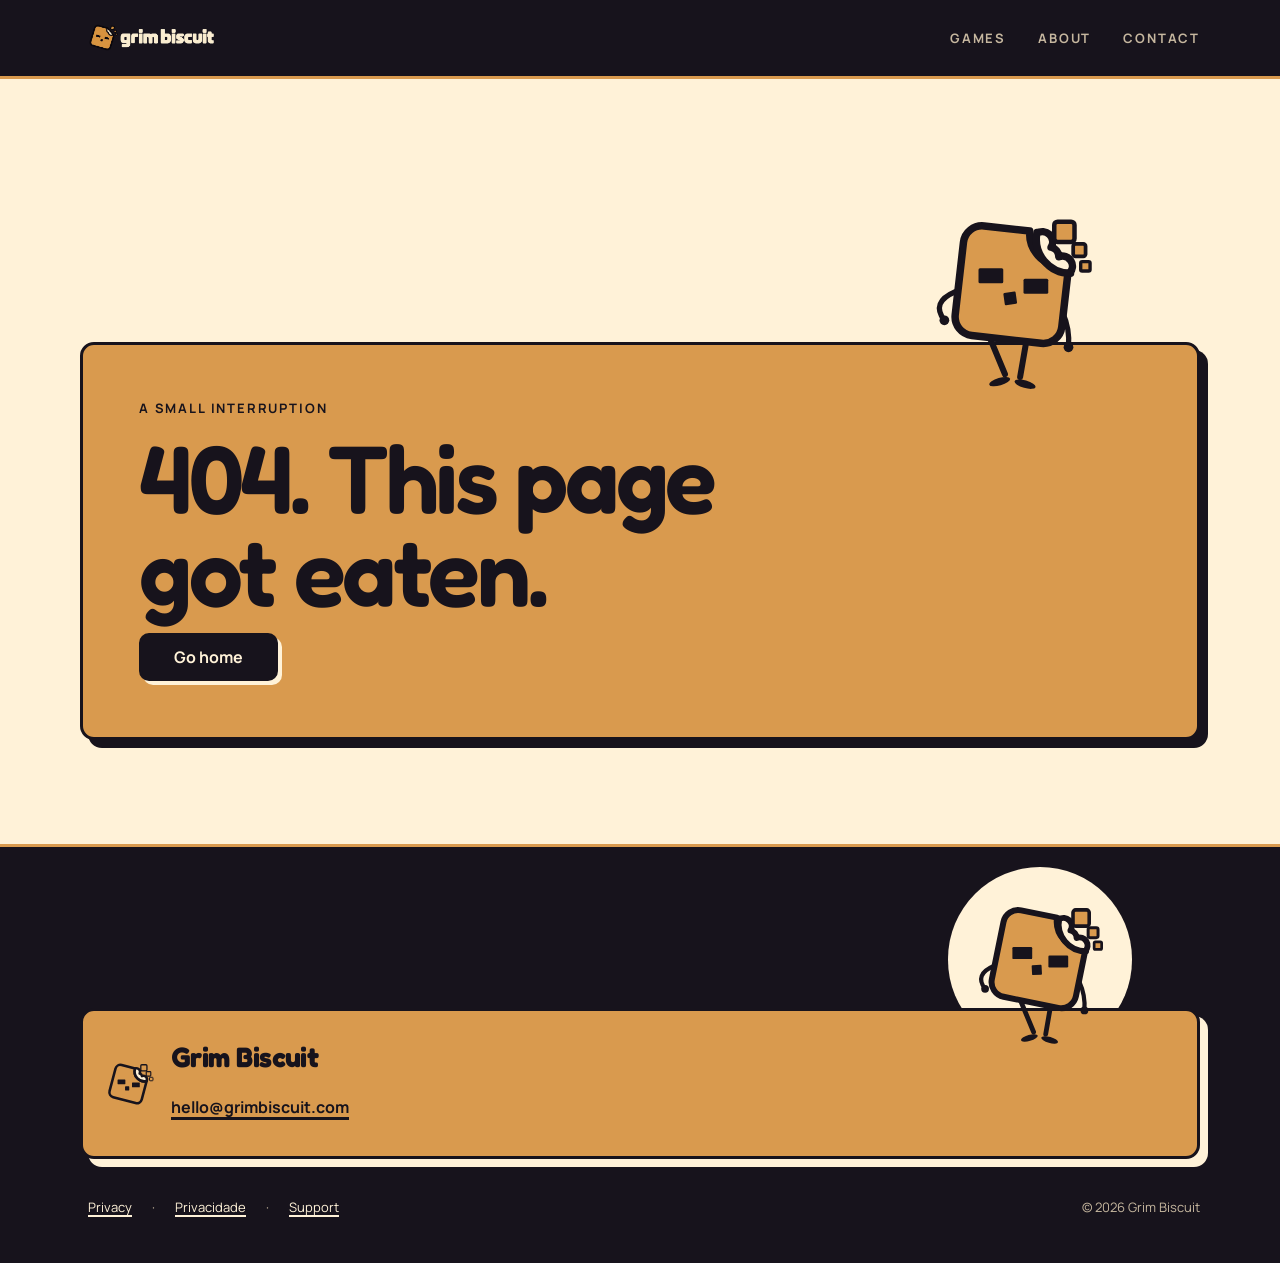
==== commit e73ae974: "Publica site Grim Biscuit" ====
--- a/404/index.html
+++ b/404/index.html
@@ -1,2 +1,2 @@
-<!DOCTYPE html><html lang="en" class="display_fb883786-module__F76nvG__variable body_460a41cd-module__pSrDgW__variable"><head><meta charSet="utf-8"/><meta name="viewport" content="width=device-width, initial-scale=1"/><link rel="preload" as="image" href="/brand/logo-wordmark.webp"/><link rel="stylesheet" href="/_next/static/chunks/2bsyd08a0ki_q.css" data-precedence="next"/><link rel="stylesheet" href="/_next/static/chunks/18t98f1i80von.css" data-precedence="next"/><link rel="preload" as="script" fetchPriority="low" href="/_next/static/chunks/3s6nzrbk-8mnv.js"/><script src="/_next/static/chunks/19mx3mg6lkumu.js" async=""></script><script src="/_next/static/chunks/3kmozkq6tgqnz.js" async=""></script><script src="/_next/static/chunks/344n2zhqbh4pn.js" async=""></script><script src="/_next/static/chunks/turbopack-0ol8c8yjy8j3w.js" async=""></script><script src="/_next/static/chunks/0h2qsuyze9ds1.js" async=""></script><script src="/_next/static/chunks/0tzsr6jph-i9s.js" async=""></script><script src="/_next/static/chunks/2yzaggeo2towi.js" async=""></script><script src="/_next/static/chunks/1h_f3yjgb6d45.js" async=""></script><meta name="robots" content="noindex"/><title>Grim Biscuit — Odd games. Straight face.</title><meta name="description" content="Grim Biscuit is an independent game studio making unusual games with a bite."/><link rel="manifest" href="/site.webmanifest"/><link rel="canonical" href="https://grimbiscuit.com/"/><meta property="og:title" content="Grim Biscuit — Odd games. Straight face."/><meta property="og:description" content="Grim Biscuit is an independent game studio making unusual games with a bite."/><meta property="og:url" content="https://grimbiscuit.com/"/><meta property="og:site_name" content="Grim Biscuit"/><meta property="og:image" content="https://grimbiscuit.com/brand/og-cover.png"/><meta property="og:image:width" content="1200"/><meta property="og:image:height" content="630"/><meta property="og:image:alt" content="Grim Biscuit"/><meta property="og:type" content="website"/><meta name="twitter:card" content="summary_large_image"/><meta name="twitter:title" content="Grim Biscuit — Odd games. Straight face."/><meta name="twitter:description" content="Grim Biscuit is an independent game studio making unusual games with a bite."/><meta name="twitter:image" content="https://grimbiscuit.com/brand/og-cover.png"/><link rel="icon" href="/favicon.ico"/><link rel="icon" href="/icons/icon-32.png" type="image/png" sizes="32x32"/><link rel="icon" href="/icons/icon-192.png" type="image/png" sizes="192x192"/><link rel="apple-touch-icon" href="/apple-touch-icon.png" sizes="180x180" type="image/png"/><meta name="next-size-adjust" content=""/><script src="/_next/static/chunks/0cz1d0mv5g_q7.js" noModule=""></script></head><body><div hidden=""><!--$--><!--/$--></div><a class="skip-link" href="#main">Skip to content</a><header class="site-header"><div class="site-header__inner container"><a class="site-header__brand" aria-label="Grim Biscuit" href="/"><span class="brand-mark site-header__mark" data-brand-mark="true"><div class="GrimMascot-module__C0FOjG__wrap GrimMascot-module__C0FOjG__mark" data-mascot-state="idle"><svg viewBox="128 72 408 390" class="GrimMascot-module__C0FOjG__svg GrimMascot-module__C0FOjG__back" data-grim-mascot="true" data-mascot-part="back" role="presentation" aria-hidden="true"><g><g id="mascot-body"><g transform="translate(319 267) rotate(14.5)"><path d="M 29.1,-147 A 91 91 0 0 0 143,-64 L 143,97 A 50 50 0 0 1 93,147 L -93,147 A 50 50 0 0 1 -143,97 L -143,-97 A 50 50 0 0 1 -93,-147 Z" fill="#D99A4E" stroke="#17131C" stroke-width="20" stroke-linejoin="round"/></g><rect x="291" y="286" width="33" height="33" rx="3" fill="#17131C"/></g><g id="mascot-bite-filling"><g transform="translate(319 267) rotate(14.5)"><path d="M 29.1,-147 A 91 91 0 0 0 143,-64 A 27 27 0 0 0 102.1,-97.7 A 27 27 0 0 0 73.8,-118.3 A 27 27 0 0 0 29.1,-147 Z" fill="#FFF2D8" stroke="#17131C" stroke-width="20" stroke-linejoin="round"/></g></g><g id="mascot-eye-left"><g transform="translate(261 247)"><rect x="-33" y="-20" width="66" height="40" rx="4" fill="#17131C"/></g></g><g id="mascot-eye-right"><g transform="translate(381 275)"><rect x="-33" y="-20" width="66" height="40" rx="4" fill="#17131C"/></g></g><g id="mascot-crumb-1"><rect x="430" y="103" width="54" height="54" rx="9" fill="#D99A4E" stroke="#17131C" stroke-width="12"/></g><g id="mascot-crumb-2"><rect x="480.5" y="162.5" width="33" height="33" rx="6" fill="#D99A4E" stroke="#17131C" stroke-width="10"/></g><g id="mascot-crumb-3"><rect x="500.5" y="209.5" width="25" height="25" rx="4" fill="#D99A4E" stroke="#17131C" stroke-width="9"/></g></g></svg></div></span><img alt="Grim Biscuit" loading="eager" width="1086" height="362" decoding="async" data-nimg="1" class="site-header__wordmark" style="color:transparent" src="/brand/logo-wordmark.webp"/></a><nav class="site-nav site-nav--desktop" aria-label="Primary navigation"><a href="/#games">Games</a><a href="/#about">About</a><a href="/#contact">Contact</a></nav><button class="menu-toggle" type="button" aria-expanded="false" aria-controls="mobile-navigation" aria-label="Open navigation menu"><span aria-hidden="true"></span><span aria-hidden="true"></span><span aria-hidden="true"></span></button><nav id="mobile-navigation" class="site-nav site-nav--mobile" aria-label="Mobile navigation" aria-hidden="true"><a tabindex="-1" href="/#games">Games</a><a tabindex="-1" href="/#about">About</a><a tabindex="-1" href="/#contact">Contact</a><a class="btn btn-primary" tabindex="-1" href="/#games">See our games</a><a class="site-nav__mail" href="mailto:hello@grimbiscuit.com" tabindex="-1">hello@grimbiscuit.com</a></nav></div></header><div class="scroll-progress" aria-hidden="true"><div class="scroll-progress__bar"></div></div><main id="main"><div class="route-transition"><!--$?--><template id="B:0"></template><div class="loading-screen" role="status" aria-label="Loading"><span class="brand-mark loading-screen__mark" data-brand-mark="true"><div class="GrimMascot-module__C0FOjG__wrap GrimMascot-module__C0FOjG__mark" data-mascot-state="loading"><svg viewBox="128 72 408 390" class="GrimMascot-module__C0FOjG__svg GrimMascot-module__C0FOjG__back" data-grim-mascot="true" data-mascot-part="back" role="presentation" aria-hidden="true"><g><g id="mascot-body"><g transform="translate(319 267) rotate(14.5)"><path d="M 29.1,-147 A 91 91 0 0 0 143,-64 L 143,97 A 50 50 0 0 1 93,147 L -93,147 A 50 50 0 0 1 -143,97 L -143,-97 A 50 50 0 0 1 -93,-147 Z" fill="#D99A4E" stroke="#17131C" stroke-width="20" stroke-linejoin="round"/></g><rect x="291" y="286" width="33" height="33" rx="3" fill="#17131C"/></g><g id="mascot-bite-filling"><g transform="translate(319 267) rotate(14.5)"><path d="M 29.1,-147 A 91 91 0 0 0 143,-64 A 27 27 0 0 0 102.1,-97.7 A 27 27 0 0 0 73.8,-118.3 A 27 27 0 0 0 29.1,-147 Z" fill="#FFF2D8" stroke="#17131C" stroke-width="20" stroke-linejoin="round"/></g></g><g id="mascot-eye-left"><g transform="translate(261 247)"><rect x="-33" y="-20" width="66" height="40" rx="4" fill="#17131C"/></g></g><g id="mascot-eye-right"><g transform="translate(381 275)"><rect x="-33" y="-20" width="66" height="40" rx="4" fill="#17131C"/></g></g><g id="mascot-crumb-1"><rect x="430" y="103" width="54" height="54" rx="9" fill="#D99A4E" stroke="#17131C" stroke-width="12"/></g><g id="mascot-crumb-2"><rect x="480.5" y="162.5" width="33" height="33" rx="6" fill="#D99A4E" stroke="#17131C" stroke-width="10"/></g><g id="mascot-crumb-3"><rect x="500.5" y="209.5" width="25" height="25" rx="4" fill="#D99A4E" stroke="#17131C" stroke-width="9"/></g></g></svg></div></span></div><!--/$--></div></main><footer class="site-footer" data-scene="sit"><div class="site-footer__inner container"><div class="sit" style="--m-body-bottom:0.6953125" data-sit="true" data-kicking="false"><span class="moon sit__moon" aria-hidden="true"></span><div class="sit__mascot" aria-hidden="true"><div class="GrimMascot-module__C0FOjG__wrap" data-mascot-state="idle"><svg viewBox="0 0 640 640" class="GrimMascot-module__C0FOjG__svg GrimMascot-module__C0FOjG__back" data-grim-mascot="true" data-mascot-part="back" role="presentation" aria-hidden="true"><g><g id="mascot-leg-left" transform="rotate(-16 255 405)"><path d="M 255,405 L 268,518" fill="none" stroke="#17131C" stroke-width="16" stroke-linecap="round"/><ellipse cx="249" cy="533" rx="29" ry="10" fill="#17131C"/></g><g id="mascot-leg-right" transform="rotate(16 355 425)"><path d="M 355,425 L 365,518" fill="none" stroke="#17131C" stroke-width="16" stroke-linecap="round"/><ellipse cx="383" cy="533" rx="29" ry="10" fill="#17131C"/></g><g id="mascot-arm-left"><path d="M 166,290 Q 100,318 137,366" fill="none" stroke="#17131C" stroke-width="14" stroke-linecap="round"/><circle cx="137" cy="366" r="13" fill="#17131C"/></g><g id="mascot-arm-right"><path d="M 452,345 Q 472,388 468,438" fill="none" stroke="#17131C" stroke-width="14" stroke-linecap="round"/><circle cx="468" cy="438" r="13" fill="#17131C"/></g><g id="mascot-body" transform="rotate(-3 319 267)"><g transform="translate(319 267) rotate(14.5)"><path d="M 29.1,-147 A 91 91 0 0 0 143,-64 L 143,97 A 50 50 0 0 1 93,147 L -93,147 A 50 50 0 0 1 -143,97 L -143,-97 A 50 50 0 0 1 -93,-147 Z" fill="#D99A4E" stroke="#17131C" stroke-width="20" stroke-linejoin="round"/></g><rect x="291" y="286" width="33" height="33" rx="3" fill="#17131C"/></g><g id="mascot-bite-filling"><g transform="translate(319 267) rotate(14.5)"><path d="M 29.1,-147 A 91 91 0 0 0 143,-64 A 27 27 0 0 0 102.1,-97.7 A 27 27 0 0 0 73.8,-118.3 A 27 27 0 0 0 29.1,-147 Z" fill="#FFF2D8" stroke="#17131C" stroke-width="20" stroke-linejoin="round"/></g></g><g id="mascot-eye-left"><g transform="translate(261 247)"><rect x="-33" y="-20" width="66" height="40" rx="4" fill="#17131C"/></g></g><g id="mascot-eye-right"><g transform="translate(381 275)"><rect x="-33" y="-20" width="66" height="40" rx="4" fill="#17131C"/></g></g><g id="mascot-crumb-1"><rect x="430" y="103" width="54" height="54" rx="9" fill="#D99A4E" stroke="#17131C" stroke-width="12"/></g><g id="mascot-crumb-2"><rect x="480.5" y="162.5" width="33" height="33" rx="6" fill="#D99A4E" stroke="#17131C" stroke-width="10"/></g><g id="mascot-crumb-3"><rect x="500.5" y="209.5" width="25" height="25" rx="4" fill="#D99A4E" stroke="#17131C" stroke-width="9"/></g></g></svg></div></div><div class="sit__panel"><a class="site-footer__mark" aria-label="Grim Biscuit" href="/"><span class="brand-mark" data-brand-mark="true"><div class="GrimMascot-module__C0FOjG__wrap GrimMascot-module__C0FOjG__mark" data-mascot-state="idle"><svg viewBox="128 72 408 390" class="GrimMascot-module__C0FOjG__svg GrimMascot-module__C0FOjG__back" data-grim-mascot="true" data-mascot-part="back" role="presentation" aria-hidden="true"><g><g id="mascot-body"><g transform="translate(319 267) rotate(14.5)"><path d="M 29.1,-147 A 91 91 0 0 0 143,-64 L 143,97 A 50 50 0 0 1 93,147 L -93,147 A 50 50 0 0 1 -143,97 L -143,-97 A 50 50 0 0 1 -93,-147 Z" fill="#D99A4E" stroke="#17131C" stroke-width="20" stroke-linejoin="round"/></g><rect x="291" y="286" width="33" height="33" rx="3" fill="#17131C"/></g><g id="mascot-bite-filling"><g transform="translate(319 267) rotate(14.5)"><path d="M 29.1,-147 A 91 91 0 0 0 143,-64 A 27 27 0 0 0 102.1,-97.7 A 27 27 0 0 0 73.8,-118.3 A 27 27 0 0 0 29.1,-147 Z" fill="#FFF2D8" stroke="#17131C" stroke-width="20" stroke-linejoin="round"/></g></g><g id="mascot-eye-left"><g transform="translate(261 247)"><rect x="-33" y="-20" width="66" height="40" rx="4" fill="#17131C"/></g></g><g id="mascot-eye-right"><g transform="translate(381 275)"><rect x="-33" y="-20" width="66" height="40" rx="4" fill="#17131C"/></g></g><g id="mascot-crumb-1"><rect x="430" y="103" width="54" height="54" rx="9" fill="#D99A4E" stroke="#17131C" stroke-width="12"/></g><g id="mascot-crumb-2"><rect x="480.5" y="162.5" width="33" height="33" rx="6" fill="#D99A4E" stroke="#17131C" stroke-width="10"/></g><g id="mascot-crumb-3"><rect x="500.5" y="209.5" width="25" height="25" rx="4" fill="#D99A4E" stroke="#17131C" stroke-width="9"/></g></g></svg></div></span></a><div class="site-footer__copy"><p class="site-footer__name">Grim Biscuit</p><a class="site-footer__mail" href="mailto:hello@grimbiscuit.com" data-footer-mail="true">hello@grimbiscuit.com</a></div></div></div><div class="site-footer__meta"><p class="site-footer__legal"><a href="/privacy/">Privacy</a><span aria-hidden="true">·</span><a href="/privacidade/">Privacidade</a><span aria-hidden="true">·</span><a href="/support/">Support</a></p><p class="site-footer__copyright">© <!-- -->2026<!-- --> <!-- -->Grim Biscuit</p></div></div></footer><noscript><style>[hidden]{display:block !important}</style></noscript><script type="application/ld+json">{"@context":"https://schema.org","@type":"Organization","name":"Grim Biscuit","url":"https://grimbiscuit.com","logo":"https://grimbiscuit.com/brand/logo-mark.webp","email":"hello@grimbiscuit.com"}</script><script>requestAnimationFrame(function(){$RT=performance.now()});</script><script src="/_next/static/chunks/3s6nzrbk-8mnv.js" id="_R_" async=""></script><div hidden id="S:0"><section class="not-found" aria-labelledby="not-found-title" data-scene="fall"><div class="container not-found__inner"><div class="fall" style="--m-body-bottom:0.6953125" data-fall="true" data-lifted="false"><div class="fall__mascot" aria-hidden="true"><div class="GrimMascot-module__C0FOjG__wrap" data-mascot-state="error"><svg viewBox="0 0 640 640" class="GrimMascot-module__C0FOjG__svg GrimMascot-module__C0FOjG__back" data-grim-mascot="true" data-mascot-part="back" role="presentation" aria-hidden="true"><g><g id="mascot-leg-left" transform="rotate(-16 255 405)"><path d="M 255,405 L 268,518" fill="none" stroke="#17131C" stroke-width="16" stroke-linecap="round"/><ellipse cx="249" cy="533" rx="29" ry="10" fill="#17131C"/></g><g id="mascot-leg-right" transform="rotate(16 355 425)"><path d="M 355,425 L 365,518" fill="none" stroke="#17131C" stroke-width="16" stroke-linecap="round"/><ellipse cx="383" cy="533" rx="29" ry="10" fill="#17131C"/></g><g id="mascot-arm-left"><path d="M 166,290 Q 100,318 137,366" fill="none" stroke="#17131C" stroke-width="14" stroke-linecap="round"/><circle cx="137" cy="366" r="13" fill="#17131C"/></g><g id="mascot-arm-right"><path d="M 452,345 Q 472,388 468,438" fill="none" stroke="#17131C" stroke-width="14" stroke-linecap="round"/><circle cx="468" cy="438" r="13" fill="#17131C"/></g><g id="mascot-body" transform="rotate(-3 319 267)"><g transform="translate(319 267) rotate(14.5)"><path d="M 29.1,-147 A 91 91 0 0 0 143,-64 L 143,97 A 50 50 0 0 1 93,147 L -93,147 A 50 50 0 0 1 -143,97 L -143,-97 A 50 50 0 0 1 -93,-147 Z" fill="#D99A4E" stroke="#17131C" stroke-width="20" stroke-linejoin="round"/></g><rect x="291" y="286" width="33" height="33" rx="3" fill="#17131C"/></g><g id="mascot-bite-filling"><g transform="translate(319 267) rotate(14.5)"><path d="M 29.1,-147 A 91 91 0 0 0 143,-64 A 27 27 0 0 0 102.1,-97.7 A 27 27 0 0 0 73.8,-118.3 A 27 27 0 0 0 29.1,-147 Z" fill="#FFF2D8" stroke="#17131C" stroke-width="20" stroke-linejoin="round"/></g></g><g id="mascot-eye-left"><g transform="translate(261 247)"><rect x="-33" y="-20" width="66" height="40" rx="4" fill="#17131C"/></g></g><g id="mascot-eye-right"><g transform="translate(381 275)"><rect x="-33" y="-20" width="66" height="40" rx="4" fill="#17131C"/></g></g><g id="mascot-crumb-1"><rect x="430" y="103" width="54" height="54" rx="9" fill="#D99A4E" stroke="#17131C" stroke-width="12"/></g><g id="mascot-crumb-2"><rect x="480.5" y="162.5" width="33" height="33" rx="6" fill="#D99A4E" stroke="#17131C" stroke-width="10"/></g><g id="mascot-crumb-3"><rect x="500.5" y="209.5" width="25" height="25" rx="4" fill="#D99A4E" stroke="#17131C" stroke-width="9"/></g></g></svg></div></div><div class="fall__slab"><p class="eyebrow">A small interruption</p><h1 id="not-found-title">404. This page got eaten.</h1><a class="btn btn-primary not-found__home" href="/">Go home</a></div></div></div></section><!--$--><!--/$--></div><script>$RB=[];$RV=function(a){$RT=performance.now();for(var b=0;b<a.length;b+=2){var c=a[b],e=a[b+1];null!==e.parentNode&&e.parentNode.removeChild(e);var f=c.parentNode;if(f){var g=c.previousSibling,h=0;do{if(c&&8===c.nodeType){var d=c.data;if("/$"===d||"/&"===d)if(0===h)break;else h--;else"$"!==d&&"$?"!==d&&"$~"!==d&&"$!"!==d&&"&"!==d||h++}d=c.nextSibling;f.removeChild(c);c=d}while(c);for(;e.firstChild;)f.insertBefore(e.firstChild,c);g.data="$";g._reactRetry&&requestAnimationFrame(g._reactRetry)}}a.length=0};
-$RC=function(a,b){if(b=document.getElementById(b))(a=document.getElementById(a))?(a.previousSibling.data="$~",$RB.push(a,b),2===$RB.length&&("number"!==typeof $RT?requestAnimationFrame($RV.bind(null,$RB)):(a=performance.now(),setTimeout($RV.bind(null,$RB),2300>a&&2E3<a?2300-a:$RT+300-a)))):b.parentNode.removeChild(b)};$RC("B:0","S:0")</script><script>(self.__next_f=self.__next_f||[]).push([0])</script><script>self.__next_f.push([1,"1:I[39756,[\"/_next/static/chunks/0h2qsuyze9ds1.js\",\"/_next/static/chunks/0tzsr6jph-i9s.js\",\"/_next/static/chunks/2yzaggeo2towi.js\"],\"LoadingBoundaryProvider\"]\n2:I[46508,[\"/_next/static/chunks/0h2qsuyze9ds1.js\",\"/_next/static/chunks/0tzsr6jph-i9s.js\",\"/_next/static/chunks/2yzaggeo2towi.js\"],\"BrandMark\"]\n3:\"$Sreact.fragment\"\n4:I[36852,[\"/_next/static/chunks/0h2qsuyze9ds1.js\",\"/_next/static/chunks/0tzsr6jph-i9s.js\",\"/_next/static/chunks/2yzaggeo2towi.js\"],\"SiteHeader\"]\n5:I[46083,[\"/_next/static/chunks/0h2qsuyze9ds1.js\",\"/_next/static/chunks/0tzsr6jph-i9s.js\",\"/_next/static/chunks/2yzaggeo2towi.js\"],\"ScrollProgress\"]\n6:I[76902,[\"/_next/static/chunks/0h2qsuyze9ds1.js\",\"/_next/static/chunks/0tzsr6jph-i9s.js\",\"/_next/static/chunks/2yzaggeo2towi.js\"],\"RouteTransition\"]\n7:I[39756,[\"/_next/static/chunks/0h2qsuyze9ds1.js\",\"/_next/static/chunks/0tzsr6jph-i9s.js\",\"/_next/static/chunks/2yzaggeo2towi.js\"],\"default\"]\n8:I[37457,[\"/_next/static/chunks/0h2qsuyze9ds1.js\",\"/_next/static/chunks/0tzsr6jph-i9s.js\",\"/_next/static/chunks/2yzaggeo2towi.js\"],\"default\"]\n9:I[29800,[\"/_next/static/chunks/0h2qsuyze9ds1.js\",\"/_next/static/chunks/0tzsr6jph-i9s.js\",\"/_next/static/chunks/2yzaggeo2towi.js\",\"/_next/static/chunks/1h_f3yjgb6d45.js\"],\"NotFoundScene\"]\na:I[8745,[\"/_next/static/chunks/0h2qsuyze9ds1.js\",\"/_next/static/chunks/0tzsr6jph-i9s.js\",\"/_next/static/chunks/2yzaggeo2towi.js\"],\"SiteFooter\"]\nc:I[97367,[\"/_next/static/chunks/0h2qsuyze9ds1.js\",\"/_next/static/chunks/0tzsr6jph-i9s.js\",\"/_next/static/chunks/2yzaggeo2towi.js\"],\"OutletBoundary\"]\nd:\"$Sreact.suspense\"\n10:I[97367,[\"/_next/static/chunks/0h2qsuyze9ds1.js\",\"/_next/static/chunks/0tzsr6jph-i9s.js\",\"/_next/static/chunks/2yzaggeo2towi.js\"],\"ViewportBoundary\"]\n12:I[97367,[\"/_next/static/chunks/0h2qsuyze9ds1.js\",\"/_next/static/chunks/0tzsr6jph-i9s.js\",\"/_next/static/chunks/2yzaggeo2towi.js\"],\"MetadataBoundary\"]\n14:I[68027,[\"/_next/static/chunks/0h2qsuyze9ds1.js\",\"/_next/static/chunks/0tzsr6jph-i9s.js\",\"/_next/static/chunks/2yzaggeo2towi.js\"],\"default\",1]\n:HL[\"/_next/static/chunks/2bsyd08a0ki_q.css\",\"style\"]\n:HL[\"/_next/static/chunks/18t98f1i80von.css\",\"style\"]\nb:[\"$\",\"style\",null,{\"children\":\"[hidden]{display:block !important}\"}]\nf:X\n0:{\"P\":null,\"c\":[\"\",\"_not-found\",\"\"],\"q\":\"\",\"i\":false,\"f\":[[[\"\",{\"children\":[\"/_not-found\",{\"children\":[\"__PAGE__\",{},\"$undefined\",\"$undefined\",4608]},\"$undefined\",\"$undefined\",4608]},\"$undefined\",\"$undefined\",4628],[[\"$\",\"$L1\",null,{\"loading\":[[\"$\",\"div\",\"l\",{\"className\":\"loading-screen\",\"role\":\"status\",\"aria-label\":\"Loading\",\"children\":[\"$\",\"$L2\",null,{\"className\":\"loading-screen__mark\",\"loading\":true}]}],[],null],\"children\":[\"$\",\"$3\",\"c\",{\"children\":[[[\"$\",\"link\",\"0\",{\"rel\":\"stylesheet\",\"href\":\"/_next/static/chunks/2bsyd08a0ki_q.css\",\"precedence\":\"next\",\"crossOrigin\":\"$undefined\",\"nonce\":\"$undefined\"}],[\"$\",\"link\",\"1\",{\"rel\":\"stylesheet\",\"href\":\"/_next/static/chunks/18t98f1i80von.css\",\"precedence\":\"next\",\"crossOrigin\":\"$undefined\",\"nonce\":\"$undefined\"}],[\"$\",\"script\",\"script-0\",{\"src\":\"/_next/static/chunks/0h2qsuyze9ds1.js\",\"async\":true,\"nonce\":\"$undefined\"}],[\"$\",\"script\",\"script-1\",{\"src\":\"/_next/static/chunks/0tzsr6jph-i9s.js\",\"async\":true,\"nonce\":\"$undefined\"}],[\"$\",\"script\",\"script-2\",{\"src\":\"/_next/static/chunks/2yzaggeo2towi.js\",\"async\":true,\"nonce\":\"$undefined\"}]],[\"$\",\"html\",null,{\"lang\":\"en\",\"className\":\"display_fb883786-module__F76nvG__variable body_460a41cd-module__pSrDgW__variable\",\"children\":[\"$\",\"body\",null,{\"children\":[[\"$\",\"a\",null,{\"className\":\"skip-link\",\"href\":\"#main\",\"children\":\"Skip to content\"}],[\"$\",\"$L4\",null,{}],[\"$\",\"$L5\",null,{}],[\"$\",\"main\",null,{\"id\":\"main\",\"children\":[\"$\",\"$L6\",null,{\"children\":[\"$\",\"$L7\",null,{\"parallelRouterKey\":\"children\",\"error\":\"$undefined\",\"errorStyles\":\"$undefined\",\"errorScripts\":\"$undefined\",\"template\":[\"$\",\"$L8\",null,{}],\"templateStyles\":\"$undefined\",\"templateScripts\":\"$undefined\",\"notFound\":[[\"$\",\"$L9\",null,{}],[]],\"forbidden\":\"$undefined\",\"unauthorized\":\"$undefined\"}]}]}],[\"$\",\"$La\",null,{}],[\"$\",\"noscript\",null,{\"children\":\"$b\"}],[\"$\",\"script\",null,{\"type\":\"application/ld+json\",\"dangerouslySetInnerHTML\":{\"__html\":\"{\\\"@context\\\":\\\"https://schema.org\\\",\\\"@type\\\":\\\"Organization\\\",\\\"name\\\":\\\"Grim Biscuit\\\",\\\"url\\\":\\\"https://grimbiscuit.com\\\",\\\"logo\\\":\\\"https://grimbiscuit.com/brand/logo-mark.webp\\\",\\\"email\\\":\\\"hello@grimbiscuit.com\\\"}\"}}]]}]}]]}]}],{\"children\":[[\"$\",\"$3\",\"c\",{\"children\":[null,[\"$\",\"$L7\",null,{\"parallelRouterKey\":\"children\",\"error\":\"$undefined\",\"errorStyles\":\"$undefined\",\"errorScripts\":\"$undefined\",\"template\":[\"$\",\"$L8\",null,{}],\"templateStyles\":\"$undefined\",\"templateScripts\":\"$undefined\",\"notFound\":\"$undefined\",\"forbidden\":\"$undefined\",\"unauthorized\":\"$undefined\"}]]}],{\"children\":[[\"$\",\"$3\",\"c\",{\"children\":[[\"$\",\"$L9\",null,{}],[[\"$\",\"script\",\"script-0\",{\"src\":\"/_next/static/chunks/1h_f3yjgb6d45.js\",\"async\":true,\"nonce\":\"$undefined\"}]],[\"$\",\"$Lc\",null,{\"children\":[\"$\",\"$d\",null,{\"name\":\"Next.MetadataOutlet\",\"children\":\"$@e\"}]}]]}],{},null,false,null]},null,false,\"$f\"]},null,false,null],[\"$\",\"$3\",\"h\",{\"children\":[[\"$\",\"meta\",null,{\"name\":\"robots\",\"content\":\"noindex\"}],[\"$\",\"$L10\",null,{\"children\":\"$L11\"}],[\"$\",\"div\",null,{\"hidden\":true,\"children\":[\"$\",\"$L12\",null,{\"children\":[\"$\",\"$d\",null,{\"name\":\"Next.Metadata\",\"children\":\"$L13\"}]}]}],[\"$\",\"meta\",null,{\"name\":\"next-size-adjust\",\"content\":\"\"}]]}],false]],\"m\":\"$undefined\",\"G\":[\"$14\",[[\"$\",\"link\",\"0\",{\"rel\":\"stylesheet\",\"href\":\"/_next/static/chunks/2bsyd08a0ki_q.css\",\"precedence\":\"next\",\"crossOrigin\":\"$undefined\",\"nonce\":\"$undefined\"}],[\"$\",\"link\",\"1\",{\"rel\":\"stylesheet\",\"href\":\"/_next/static/chunks/18t98f1i80von.css\",\"precedence\":\"next\",\"crossOrigin\":\"$undefined\",\"nonce\":\"$undefined\"}]]],\"S\":true,\"h\":null,\"r\":\"$undefined\",\"s\":\"$undefined\",\"a\":\"$undefined\",\"l\":\"$undefined\",\"p\":\"$undefined\",\"d\":\"$undefined\",\"b\":\"Uu_CQEXzgAHnl8lHZVJqN\"}\nf:C\n11:[[\"$\",\"meta\",\"0\",{\"charSet\":\"utf-8\"}],[\"$\",\"meta\",\"1\",{\"name\":\"viewport\",\"content\":\"width=device-width, initial-scale=1\"}]]\n15:I[27201,[\"/_next/static/chunks/0h2qsuyze9ds1.js\",\"/_next/static/chunks/0tzsr6jph-i9s.js\",\"/_next/static/chunks/2yzaggeo2towi.js\"],\"IconMark\"]\ne:null\n13:[[\"$\",\"title\",\"0\",{\"children\":\"Grim Biscuit — Odd games. Straight face.\"}],[\"$\",\"meta\",\"1\",{\"name\":\"description\",\"content\":\"Grim Biscuit is an independent game studio making unusual games with a bite.\"}],[\"$\",\"link\",\"2\",{\"rel\":\"manifest\",\"href\":\"/site.webmanifest\",\"crossOrigin\":\"$undefined\"}],[\"$\",\"link\",\"3\",{\"rel\":\"canonical\",\"href\":\"https://grimbiscuit.com/\"}],[\"$\",\"meta\",\"4\",{\"property\":\"og:title\",\"content\":\"Grim Biscuit — Odd games. Straight face.\"}],[\"$\",\"meta\",\"5\",{\"property\":\"og:description\",\"content\":\"Grim Biscuit is an independent game studio making unusual games with a bite.\"}],[\"$\",\"meta\",\"6\",{\"property\":\"og:url\",\"content\":\"https://grimbiscuit.com/\"}],[\"$\",\"meta\",\"7\",{\"property\":\"og:site_name\",\"content\":\"Grim Biscuit\"}],[\"$\",\"meta\",\"8\",{\"property\":\"og:image\",\"content\":\"https://grimbiscuit.com/brand/og-cover.png\"}],[\"$\",\"meta\",\"9\",{\"property\":\"og:image:width\",\"content\":\"1200\"}],[\"$\",\"meta\",\"10\",{\"property\":\"og:image:height\",\"content\":\"630\"}],[\"$\",\"meta\",\"11\",{\"property\":\"og:image:alt\",\"content\":\"Grim Biscuit\"}],[\"$\",\"meta\",\"12\",{\"property\":\"og:type\",\"content\":\"website\"}],[\"$\",\"meta\",\"13\",{\"name\":\"twitter:card\",\"content\":\"summary_large_image\"}],[\"$\",\"meta\",\"14\",{\"name\":\"twitter:title\",\"content\":\"Grim Biscuit — Odd games. Straight face.\"}],[\"$\",\"meta\",\"15\",{\"name\":\"twitter:description\",\"content\":\"Grim Biscuit is an independent game studio making unusual games with a bite.\"}],[\"$\",\"meta\",\"16\",{\"name\":\"twitter:image\",\"content\":\"https://grimbiscuit.com/brand/og-cover.png\"}],[\"$\",\"link\",\"17\",{\"rel\":\"icon\",\"href\":\"/favicon.ico\"}],[\"$\",\"link\",\"18\",{\"rel\":\"icon\",\"href\":\"/icons/icon-32.png\",\"type\":\"image/png\",\"sizes\":\"32x32\"}],[\"$\",\"link\",\"19\",{\"rel\":\"icon\",\"href\":\"/icons/icon-192.png\",\"type\":\"image/png\",\"sizes\":\"192x192\"}],[\"$\",\"link\",\"20\",{\"rel\":\"apple-touch-icon\",\"href\":\"/apple-touch-icon.png\",\"sizes\":\"180x180\",\"type\":\"image/png\"}],[\"$\",\"$L15\",\"21\",{}]]\n"])</script></body></html>+<!DOCTYPE html><html lang="en" class="display_fb883786-module__F76nvG__variable body_460a41cd-module__pSrDgW__variable"><head><meta charSet="utf-8"/><meta name="viewport" content="width=device-width, initial-scale=1"/><link rel="preload" as="image" href="/brand/logo-wordmark.webp"/><link rel="stylesheet" href="/_next/static/chunks/3dsjnv6c_3pm8.css" data-precedence="next"/><link rel="stylesheet" href="/_next/static/chunks/2hh4j_cg5mh_6.css" data-precedence="next"/><link rel="preload" as="script" fetchPriority="low" href="/_next/static/chunks/3s6nzrbk-8mnv.js"/><script src="/_next/static/chunks/19mx3mg6lkumu.js" async=""></script><script src="/_next/static/chunks/3kmozkq6tgqnz.js" async=""></script><script src="/_next/static/chunks/344n2zhqbh4pn.js" async=""></script><script src="/_next/static/chunks/turbopack-0ol8c8yjy8j3w.js" async=""></script><script src="/_next/static/chunks/0h2qsuyze9ds1.js" async=""></script><script src="/_next/static/chunks/457t63dcevbmz.js" async=""></script><script src="/_next/static/chunks/1v02ctvc_kb3v.js" async=""></script><script src="/_next/static/chunks/1h_f3yjgb6d45.js" async=""></script><meta name="robots" content="noindex"/><title>Grim Biscuit — Odd games. Straight face.</title><meta name="description" content="Grim Biscuit is an independent game studio making unusual games with a bite."/><link rel="manifest" href="/site.webmanifest"/><link rel="canonical" href="https://grimbiscuit.com/"/><meta property="og:title" content="Grim Biscuit — Odd games. Straight face."/><meta property="og:description" content="Grim Biscuit is an independent game studio making unusual games with a bite."/><meta property="og:url" content="https://grimbiscuit.com/"/><meta property="og:site_name" content="Grim Biscuit"/><meta property="og:image" content="https://grimbiscuit.com/brand/og-cover.png"/><meta property="og:image:width" content="1200"/><meta property="og:image:height" content="630"/><meta property="og:image:alt" content="Grim Biscuit"/><meta property="og:type" content="website"/><meta name="twitter:card" content="summary_large_image"/><meta name="twitter:title" content="Grim Biscuit — Odd games. Straight face."/><meta name="twitter:description" content="Grim Biscuit is an independent game studio making unusual games with a bite."/><meta name="twitter:image" content="https://grimbiscuit.com/brand/og-cover.png"/><link rel="icon" href="/favicon.ico"/><link rel="icon" href="/icons/icon-32.png" type="image/png" sizes="32x32"/><link rel="icon" href="/icons/icon-192.png" type="image/png" sizes="192x192"/><link rel="apple-touch-icon" href="/apple-touch-icon.png" sizes="180x180" type="image/png"/><meta name="next-size-adjust" content=""/><script src="/_next/static/chunks/0cz1d0mv5g_q7.js" noModule=""></script></head><body><div hidden=""><!--$--><!--/$--></div><a class="skip-link" href="#main">Skip to content</a><header class="site-header"><div class="site-header__inner container"><a class="site-header__brand" aria-label="Grim Biscuit" href="/"><span class="brand-mark site-header__mark" data-brand-mark="true"><div class="GrimMascot-module__C0FOjG__wrap GrimMascot-module__C0FOjG__mark" data-mascot-state="idle"><svg viewBox="60 92 548 480" class="GrimMascot-module__C0FOjG__svg GrimMascot-module__C0FOjG__back" data-grim-mascot="true" data-mascot-part="back" role="presentation" aria-hidden="true"><g><g id="mascot-body"><g transform="translate(307 332) rotate(14.8)"><path d="M 26.2,-190 A 112 112 0 0 0 190,-84.8 L 190,132 A 58 58 0 0 1 132,190 L -132,190 A 58 58 0 0 1 -190,132 L -190,-132 A 58 58 0 0 1 -132,-190 Z" fill="#D99A4E" stroke="#17131C" stroke-width="29" stroke-linejoin="round"/></g><rect x="266" y="358" width="48" height="48" rx="5" fill="#17131C"/></g><g id="mascot-bite-filling"><g transform="translate(307 332) rotate(14.8)"><path d="M 26.2,-190 A 112 112 0 0 0 190,-84.8 A 112 112 0 0 1 188.3,-83.9 A 40 40 0 0 0 125.1,-126.2 A 40 40 0 0 0 90.8,-148.2 A 40 40 0 0 0 26.1,-188.1 A 112 112 0 0 1 26.2,-190 Z" fill="#FFF2D8" stroke="#17131C" stroke-width="29" stroke-linejoin="round"/></g></g><g id="mascot-eye-left"><g transform="translate(225 308)"><rect x="-44.5" y="-27" width="89" height="54" rx="5" fill="#17131C"/></g></g><g id="mascot-eye-right"><g transform="translate(390 343)"><rect x="-44.5" y="-27" width="89" height="54" rx="5" fill="#17131C"/></g></g><g id="mascot-crumb-1"><rect x="446" y="112" width="70" height="70" rx="12" fill="#D99A4E" stroke="#17131C" stroke-width="15"/></g><g id="mascot-crumb-2"><rect x="508" y="190" width="52" height="52" rx="9" fill="#D99A4E" stroke="#17131C" stroke-width="13"/></g><g id="mascot-crumb-3"><rect x="545" y="255" width="40" height="40" rx="7" fill="#D99A4E" stroke="#17131C" stroke-width="11"/></g></g></svg></div></span><img alt="Grim Biscuit" loading="eager" width="1086" height="362" decoding="async" data-nimg="1" class="site-header__wordmark" style="color:transparent" src="/brand/logo-wordmark.webp"/></a><nav class="site-nav site-nav--desktop" aria-label="Primary navigation"><a href="/#games">Games</a><a href="/#about">About</a><a href="/#contact">Contact</a></nav><button class="menu-toggle" type="button" aria-expanded="false" aria-controls="mobile-navigation" aria-label="Open navigation menu"><span aria-hidden="true"></span><span aria-hidden="true"></span><span aria-hidden="true"></span></button><nav id="mobile-navigation" class="site-nav site-nav--mobile" aria-label="Mobile navigation" aria-hidden="true"><a tabindex="-1" href="/#games">Games</a><a tabindex="-1" href="/#about">About</a><a tabindex="-1" href="/#contact">Contact</a><a class="btn btn-primary" tabindex="-1" href="/#games">See our games</a><a class="site-nav__mail" href="mailto:hello@grimbiscuit.com" tabindex="-1">hello@grimbiscuit.com</a></nav></div></header><div class="scroll-progress" aria-hidden="true"><div class="scroll-progress__bar"></div></div><main id="main"><div class="route-transition"><!--$?--><template id="B:0"></template><div class="loading-screen" role="status" aria-label="Loading"><span class="brand-mark loading-screen__mark" data-brand-mark="true"><div class="GrimMascot-module__C0FOjG__wrap GrimMascot-module__C0FOjG__mark" data-mascot-state="loading"><svg viewBox="60 92 548 480" class="GrimMascot-module__C0FOjG__svg GrimMascot-module__C0FOjG__back" data-grim-mascot="true" data-mascot-part="back" role="presentation" aria-hidden="true"><g><g id="mascot-body"><g transform="translate(307 332) rotate(14.8)"><path d="M 26.2,-190 A 112 112 0 0 0 190,-84.8 L 190,132 A 58 58 0 0 1 132,190 L -132,190 A 58 58 0 0 1 -190,132 L -190,-132 A 58 58 0 0 1 -132,-190 Z" fill="#D99A4E" stroke="#17131C" stroke-width="29" stroke-linejoin="round"/></g><rect x="266" y="358" width="48" height="48" rx="5" fill="#17131C"/></g><g id="mascot-bite-filling"><g transform="translate(307 332) rotate(14.8)"><path d="M 26.2,-190 A 112 112 0 0 0 190,-84.8 A 112 112 0 0 1 188.3,-83.9 A 40 40 0 0 0 125.1,-126.2 A 40 40 0 0 0 90.8,-148.2 A 40 40 0 0 0 26.1,-188.1 A 112 112 0 0 1 26.2,-190 Z" fill="#FFF2D8" stroke="#17131C" stroke-width="29" stroke-linejoin="round"/></g></g><g id="mascot-eye-left"><g transform="translate(225 308)"><rect x="-44.5" y="-27" width="89" height="54" rx="5" fill="#17131C"/></g></g><g id="mascot-eye-right"><g transform="translate(390 343)"><rect x="-44.5" y="-27" width="89" height="54" rx="5" fill="#17131C"/></g></g><g id="mascot-crumb-1"><rect x="446" y="112" width="70" height="70" rx="12" fill="#D99A4E" stroke="#17131C" stroke-width="15"/></g><g id="mascot-crumb-2"><rect x="508" y="190" width="52" height="52" rx="9" fill="#D99A4E" stroke="#17131C" stroke-width="13"/></g><g id="mascot-crumb-3"><rect x="545" y="255" width="40" height="40" rx="7" fill="#D99A4E" stroke="#17131C" stroke-width="11"/></g></g></svg></div></span></div><!--/$--></div></main><footer class="site-footer" data-scene="sit"><div class="site-footer__inner container"><div class="sit" style="--m-body-bottom:0.6953125" data-sit="true" data-kicking="false"><span class="moon sit__moon" aria-hidden="true"></span><div class="sit__mascot" aria-hidden="true"><div class="GrimMascot-module__C0FOjG__wrap" data-mascot-state="idle"><svg viewBox="0 0 640 640" class="GrimMascot-module__C0FOjG__svg GrimMascot-module__C0FOjG__back" data-grim-mascot="true" data-mascot-part="back" role="presentation" aria-hidden="true"><g><g id="mascot-leg-left" transform="rotate(-16 255 405)"><path d="M 255,405 L 268,518" fill="none" stroke="#17131C" stroke-width="16" stroke-linecap="round"/><ellipse cx="249" cy="533" rx="29" ry="10" fill="#17131C"/></g><g id="mascot-leg-right" transform="rotate(16 355 425)"><path d="M 355,425 L 365,518" fill="none" stroke="#17131C" stroke-width="16" stroke-linecap="round"/><ellipse cx="383" cy="533" rx="29" ry="10" fill="#17131C"/></g><g id="mascot-arm-left"><path d="M 166,290 Q 100,318 137,366" fill="none" stroke="#17131C" stroke-width="14" stroke-linecap="round"/><circle cx="137" cy="366" r="13" fill="#17131C"/></g><g id="mascot-arm-right"><path d="M 452,345 Q 472,388 468,438" fill="none" stroke="#17131C" stroke-width="14" stroke-linecap="round"/><circle cx="468" cy="438" r="13" fill="#17131C"/></g><g id="mascot-body" transform="rotate(-3 319 267)"><g transform="translate(319 267) rotate(14.5)"><path d="M 29.1,-147 A 91 91 0 0 0 143,-64 L 143,97 A 50 50 0 0 1 93,147 L -93,147 A 50 50 0 0 1 -143,97 L -143,-97 A 50 50 0 0 1 -93,-147 Z" fill="#D99A4E" stroke="#17131C" stroke-width="20" stroke-linejoin="round"/></g><rect x="291" y="286" width="33" height="33" rx="3" fill="#17131C"/></g><g id="mascot-bite-filling"><g transform="translate(319 267) rotate(14.5)"><path d="M 29.1,-147 A 91 91 0 0 0 143,-64 A 91 91 0 0 1 140.2,-63.3 A 27 27 0 0 0 101.6,-99.2 A 27 27 0 0 0 75.4,-118.4 A 27 27 0 0 0 29.3,-144.2 A 91 91 0 0 1 29.1,-147 Z" fill="#FFF2D8" stroke="#17131C" stroke-width="20" stroke-linejoin="round"/></g></g><g id="mascot-eye-left"><g transform="translate(261 247)"><rect x="-33" y="-20" width="66" height="40" rx="4" fill="#17131C"/></g></g><g id="mascot-eye-right"><g transform="translate(381 275)"><rect x="-33" y="-20" width="66" height="40" rx="4" fill="#17131C"/></g></g><g id="mascot-crumb-1"><rect x="430" y="103" width="54" height="54" rx="9" fill="#D99A4E" stroke="#17131C" stroke-width="12"/></g><g id="mascot-crumb-2"><rect x="480.5" y="162.5" width="33" height="33" rx="6" fill="#D99A4E" stroke="#17131C" stroke-width="10"/></g><g id="mascot-crumb-3"><rect x="500.5" y="209.5" width="25" height="25" rx="4" fill="#D99A4E" stroke="#17131C" stroke-width="9"/></g></g></svg></div></div><div class="sit__panel" data-footer-panel="true"><a class="site-footer__mark" aria-label="Grim Biscuit" href="/"><span class="brand-mark" data-brand-mark="true"><div class="GrimMascot-module__C0FOjG__wrap GrimMascot-module__C0FOjG__mark" data-mascot-state="idle"><svg viewBox="60 92 548 480" class="GrimMascot-module__C0FOjG__svg GrimMascot-module__C0FOjG__back" data-grim-mascot="true" data-mascot-part="back" role="presentation" aria-hidden="true"><g><g id="mascot-body"><g transform="translate(307 332) rotate(14.8)"><path d="M 26.2,-190 A 112 112 0 0 0 190,-84.8 L 190,132 A 58 58 0 0 1 132,190 L -132,190 A 58 58 0 0 1 -190,132 L -190,-132 A 58 58 0 0 1 -132,-190 Z" fill="#D99A4E" stroke="#17131C" stroke-width="29" stroke-linejoin="round"/></g><rect x="266" y="358" width="48" height="48" rx="5" fill="#17131C"/></g><g id="mascot-bite-filling"><g transform="translate(307 332) rotate(14.8)"><path d="M 26.2,-190 A 112 112 0 0 0 190,-84.8 A 112 112 0 0 1 188.3,-83.9 A 40 40 0 0 0 125.1,-126.2 A 40 40 0 0 0 90.8,-148.2 A 40 40 0 0 0 26.1,-188.1 A 112 112 0 0 1 26.2,-190 Z" fill="#FFF2D8" stroke="#17131C" stroke-width="29" stroke-linejoin="round"/></g></g><g id="mascot-eye-left"><g transform="translate(225 308)"><rect x="-44.5" y="-27" width="89" height="54" rx="5" fill="#17131C"/></g></g><g id="mascot-eye-right"><g transform="translate(390 343)"><rect x="-44.5" y="-27" width="89" height="54" rx="5" fill="#17131C"/></g></g><g id="mascot-crumb-1"><rect x="446" y="112" width="70" height="70" rx="12" fill="#D99A4E" stroke="#17131C" stroke-width="15"/></g><g id="mascot-crumb-2"><rect x="508" y="190" width="52" height="52" rx="9" fill="#D99A4E" stroke="#17131C" stroke-width="13"/></g><g id="mascot-crumb-3"><rect x="545" y="255" width="40" height="40" rx="7" fill="#D99A4E" stroke="#17131C" stroke-width="11"/></g></g></svg></div></span></a><div class="site-footer__copy"><p class="site-footer__name">Grim Biscuit</p><a class="site-footer__mail" href="mailto:hello@grimbiscuit.com" data-footer-mail="true">hello@grimbiscuit.com</a></div></div></div><div class="site-footer__meta"><p class="site-footer__legal"><a href="/privacy/">Privacy</a><span aria-hidden="true">·</span><a href="/privacidade/">Privacidade</a><span aria-hidden="true">·</span><a href="/support/">Support</a></p><p class="site-footer__copyright">© <!-- -->2026<!-- --> <!-- -->Grim Biscuit</p></div></div></footer><noscript><style>[hidden]{display:block !important}</style></noscript><script type="application/ld+json">{"@context":"https://schema.org","@type":"Organization","name":"Grim Biscuit","url":"https://grimbiscuit.com","logo":"https://grimbiscuit.com/brand/logo-mark.webp","email":"hello@grimbiscuit.com"}</script><script>requestAnimationFrame(function(){$RT=performance.now()});</script><script src="/_next/static/chunks/3s6nzrbk-8mnv.js" id="_R_" async=""></script><div hidden id="S:0"><section class="not-found" aria-labelledby="not-found-title" data-scene="fall"><div class="container not-found__inner"><div class="fall" style="--m-body-bottom:0.6953125" data-fall="true" data-lifted="false"><div class="fall__mascot" aria-hidden="true"><div class="GrimMascot-module__C0FOjG__wrap" data-mascot-state="error"><svg viewBox="0 0 640 640" class="GrimMascot-module__C0FOjG__svg GrimMascot-module__C0FOjG__back" data-grim-mascot="true" data-mascot-part="back" role="presentation" aria-hidden="true"><g><g id="mascot-leg-left" transform="rotate(-16 255 405)"><path d="M 255,405 L 268,518" fill="none" stroke="#17131C" stroke-width="16" stroke-linecap="round"/><ellipse cx="249" cy="533" rx="29" ry="10" fill="#17131C"/></g><g id="mascot-leg-right" transform="rotate(16 355 425)"><path d="M 355,425 L 365,518" fill="none" stroke="#17131C" stroke-width="16" stroke-linecap="round"/><ellipse cx="383" cy="533" rx="29" ry="10" fill="#17131C"/></g><g id="mascot-arm-left"><path d="M 166,290 Q 100,318 137,366" fill="none" stroke="#17131C" stroke-width="14" stroke-linecap="round"/><circle cx="137" cy="366" r="13" fill="#17131C"/></g><g id="mascot-arm-right"><path d="M 452,345 Q 472,388 468,438" fill="none" stroke="#17131C" stroke-width="14" stroke-linecap="round"/><circle cx="468" cy="438" r="13" fill="#17131C"/></g><g id="mascot-body" transform="rotate(-3 319 267)"><g transform="translate(319 267) rotate(14.5)"><path d="M 29.1,-147 A 91 91 0 0 0 143,-64 L 143,97 A 50 50 0 0 1 93,147 L -93,147 A 50 50 0 0 1 -143,97 L -143,-97 A 50 50 0 0 1 -93,-147 Z" fill="#D99A4E" stroke="#17131C" stroke-width="20" stroke-linejoin="round"/></g><rect x="291" y="286" width="33" height="33" rx="3" fill="#17131C"/></g><g id="mascot-bite-filling"><g transform="translate(319 267) rotate(14.5)"><path d="M 29.1,-147 A 91 91 0 0 0 143,-64 A 91 91 0 0 1 140.2,-63.3 A 27 27 0 0 0 101.6,-99.2 A 27 27 0 0 0 75.4,-118.4 A 27 27 0 0 0 29.3,-144.2 A 91 91 0 0 1 29.1,-147 Z" fill="#FFF2D8" stroke="#17131C" stroke-width="20" stroke-linejoin="round"/></g></g><g id="mascot-eye-left"><g transform="translate(261 247)"><rect x="-33" y="-20" width="66" height="40" rx="4" fill="#17131C"/></g></g><g id="mascot-eye-right"><g transform="translate(381 275)"><rect x="-33" y="-20" width="66" height="40" rx="4" fill="#17131C"/></g></g><g id="mascot-crumb-1"><rect x="430" y="103" width="54" height="54" rx="9" fill="#D99A4E" stroke="#17131C" stroke-width="12"/></g><g id="mascot-crumb-2"><rect x="480.5" y="162.5" width="33" height="33" rx="6" fill="#D99A4E" stroke="#17131C" stroke-width="10"/></g><g id="mascot-crumb-3"><rect x="500.5" y="209.5" width="25" height="25" rx="4" fill="#D99A4E" stroke="#17131C" stroke-width="9"/></g></g></svg></div></div><div class="fall__slab"><p class="eyebrow">A small interruption</p><h1 id="not-found-title">404. This page got eaten.</h1><a class="btn btn-primary not-found__home" href="/">Go home</a></div></div></div></section><!--$--><!--/$--></div><script>$RB=[];$RV=function(a){$RT=performance.now();for(var b=0;b<a.length;b+=2){var c=a[b],e=a[b+1];null!==e.parentNode&&e.parentNode.removeChild(e);var f=c.parentNode;if(f){var g=c.previousSibling,h=0;do{if(c&&8===c.nodeType){var d=c.data;if("/$"===d||"/&"===d)if(0===h)break;else h--;else"$"!==d&&"$?"!==d&&"$~"!==d&&"$!"!==d&&"&"!==d||h++}d=c.nextSibling;f.removeChild(c);c=d}while(c);for(;e.firstChild;)f.insertBefore(e.firstChild,c);g.data="$";g._reactRetry&&requestAnimationFrame(g._reactRetry)}}a.length=0};
+$RC=function(a,b){if(b=document.getElementById(b))(a=document.getElementById(a))?(a.previousSibling.data="$~",$RB.push(a,b),2===$RB.length&&("number"!==typeof $RT?requestAnimationFrame($RV.bind(null,$RB)):(a=performance.now(),setTimeout($RV.bind(null,$RB),2300>a&&2E3<a?2300-a:$RT+300-a)))):b.parentNode.removeChild(b)};$RC("B:0","S:0")</script><script>(self.__next_f=self.__next_f||[]).push([0])</script><script>self.__next_f.push([1,"1:I[39756,[\"/_next/static/chunks/0h2qsuyze9ds1.js\",\"/_next/static/chunks/457t63dcevbmz.js\",\"/_next/static/chunks/1v02ctvc_kb3v.js\"],\"LoadingBoundaryProvider\"]\n2:I[46508,[\"/_next/static/chunks/0h2qsuyze9ds1.js\",\"/_next/static/chunks/457t63dcevbmz.js\",\"/_next/static/chunks/1v02ctvc_kb3v.js\"],\"BrandMark\"]\n3:\"$Sreact.fragment\"\n4:I[36852,[\"/_next/static/chunks/0h2qsuyze9ds1.js\",\"/_next/static/chunks/457t63dcevbmz.js\",\"/_next/static/chunks/1v02ctvc_kb3v.js\"],\"SiteHeader\"]\n5:I[46083,[\"/_next/static/chunks/0h2qsuyze9ds1.js\",\"/_next/static/chunks/457t63dcevbmz.js\",\"/_next/static/chunks/1v02ctvc_kb3v.js\"],\"ScrollProgress\"]\n6:I[76902,[\"/_next/static/chunks/0h2qsuyze9ds1.js\",\"/_next/static/chunks/457t63dcevbmz.js\",\"/_next/static/chunks/1v02ctvc_kb3v.js\"],\"RouteTransition\"]\n7:I[39756,[\"/_next/static/chunks/0h2qsuyze9ds1.js\",\"/_next/static/chunks/457t63dcevbmz.js\",\"/_next/static/chunks/1v02ctvc_kb3v.js\"],\"default\"]\n8:I[37457,[\"/_next/static/chunks/0h2qsuyze9ds1.js\",\"/_next/static/chunks/457t63dcevbmz.js\",\"/_next/static/chunks/1v02ctvc_kb3v.js\"],\"default\"]\n9:I[29800,[\"/_next/static/chunks/0h2qsuyze9ds1.js\",\"/_next/static/chunks/457t63dcevbmz.js\",\"/_next/static/chunks/1v02ctvc_kb3v.js\",\"/_next/static/chunks/1h_f3yjgb6d45.js\"],\"NotFoundScene\"]\na:I[8745,[\"/_next/static/chunks/0h2qsuyze9ds1.js\",\"/_next/static/chunks/457t63dcevbmz.js\",\"/_next/static/chunks/1v02ctvc_kb3v.js\"],\"SiteFooter\"]\nc:I[97367,[\"/_next/static/chunks/0h2qsuyze9ds1.js\",\"/_next/static/chunks/457t63dcevbmz.js\",\"/_next/static/chunks/1v02ctvc_kb3v.js\"],\"OutletBoundary\"]\nd:\"$Sreact.suspense\"\n10:I[97367,[\"/_next/static/chunks/0h2qsuyze9ds1.js\",\"/_next/static/chunks/457t63dcevbmz.js\",\"/_next/static/chunks/1v02ctvc_kb3v.js\"],\"ViewportBoundary\"]\n12:I[97367,[\"/_next/static/chunks/0h2qsuyze9ds1.js\",\"/_next/static/chunks/457t63dcevbmz.js\",\"/_next/static/chunks/1v02ctvc_kb3v.js\"],\"MetadataBoundary\"]\n14:I[68027,[\"/_next/static/chunks/0h2qsuyze9ds1.js\",\"/_next/static/chunks/457t63dcevbmz.js\",\"/_next/static/chunks/1v02ctvc_kb3v.js\"],\"default\",1]\n:HL[\"/_next/static/chunks/3dsjnv6c_3pm8.css\",\"style\"]\n:HL[\"/_next/static/chunks/2hh4j_cg5mh_6.css\",\"style\"]\nb:[\"$\",\"style\",null,{\"children\":\"[hidden]{display:block !important}\"}]\nf:X\n0:{\"P\":null,\"c\":[\"\",\"_not-found\",\"\"],\"q\":\"\",\"i\":false,\"f\":[[[\"\",{\"children\":[\"/_not-found\",{\"children\":[\"__PAGE__\",{},\"$undefined\",\"$undefined\",4608]},\"$undefined\",\"$undefined\",4608]},\"$undefined\",\"$undefined\",4628],[[\"$\",\"$L1\",null,{\"loading\":[[\"$\",\"div\",\"l\",{\"className\":\"loading-screen\",\"role\":\"status\",\"aria-label\":\"Loading\",\"children\":[\"$\",\"$L2\",null,{\"className\":\"loading-screen__mark\",\"loading\":true}]}],[],null],\"children\":[\"$\",\"$3\",\"c\",{\"children\":[[[\"$\",\"link\",\"0\",{\"rel\":\"stylesheet\",\"href\":\"/_next/static/chunks/3dsjnv6c_3pm8.css\",\"precedence\":\"next\",\"crossOrigin\":\"$undefined\",\"nonce\":\"$undefined\"}],[\"$\",\"link\",\"1\",{\"rel\":\"stylesheet\",\"href\":\"/_next/static/chunks/2hh4j_cg5mh_6.css\",\"precedence\":\"next\",\"crossOrigin\":\"$undefined\",\"nonce\":\"$undefined\"}],[\"$\",\"script\",\"script-0\",{\"src\":\"/_next/static/chunks/0h2qsuyze9ds1.js\",\"async\":true,\"nonce\":\"$undefined\"}],[\"$\",\"script\",\"script-1\",{\"src\":\"/_next/static/chunks/457t63dcevbmz.js\",\"async\":true,\"nonce\":\"$undefined\"}],[\"$\",\"script\",\"script-2\",{\"src\":\"/_next/static/chunks/1v02ctvc_kb3v.js\",\"async\":true,\"nonce\":\"$undefined\"}]],[\"$\",\"html\",null,{\"lang\":\"en\",\"className\":\"display_fb883786-module__F76nvG__variable body_460a41cd-module__pSrDgW__variable\",\"children\":[\"$\",\"body\",null,{\"children\":[[\"$\",\"a\",null,{\"className\":\"skip-link\",\"href\":\"#main\",\"children\":\"Skip to content\"}],[\"$\",\"$L4\",null,{}],[\"$\",\"$L5\",null,{}],[\"$\",\"main\",null,{\"id\":\"main\",\"children\":[\"$\",\"$L6\",null,{\"children\":[\"$\",\"$L7\",null,{\"parallelRouterKey\":\"children\",\"error\":\"$undefined\",\"errorStyles\":\"$undefined\",\"errorScripts\":\"$undefined\",\"template\":[\"$\",\"$L8\",null,{}],\"templateStyles\":\"$undefined\",\"templateScripts\":\"$undefined\",\"notFound\":[[\"$\",\"$L9\",null,{}],[]],\"forbidden\":\"$undefined\",\"unauthorized\":\"$undefined\"}]}]}],[\"$\",\"$La\",null,{}],[\"$\",\"noscript\",null,{\"children\":\"$b\"}],[\"$\",\"script\",null,{\"type\":\"application/ld+json\",\"dangerouslySetInnerHTML\":{\"__html\":\"{\\\"@context\\\":\\\"https://schema.org\\\",\\\"@type\\\":\\\"Organization\\\",\\\"name\\\":\\\"Grim Biscuit\\\",\\\"url\\\":\\\"https://grimbiscuit.com\\\",\\\"logo\\\":\\\"https://grimbiscuit.com/brand/logo-mark.webp\\\",\\\"email\\\":\\\"hello@grimbiscuit.com\\\"}\"}}]]}]}]]}]}],{\"children\":[[\"$\",\"$3\",\"c\",{\"children\":[null,[\"$\",\"$L7\",null,{\"parallelRouterKey\":\"children\",\"error\":\"$undefined\",\"errorStyles\":\"$undefined\",\"errorScripts\":\"$undefined\",\"template\":[\"$\",\"$L8\",null,{}],\"templateStyles\":\"$undefined\",\"templateScripts\":\"$undefined\",\"notFound\":\"$undefined\",\"forbidden\":\"$undefined\",\"unauthorized\":\"$undefined\"}]]}],{\"children\":[[\"$\",\"$3\",\"c\",{\"children\":[[\"$\",\"$L9\",null,{}],[[\"$\",\"script\",\"script-0\",{\"src\":\"/_next/static/chunks/1h_f3yjgb6d45.js\",\"async\":true,\"nonce\":\"$undefined\"}]],[\"$\",\"$Lc\",null,{\"children\":[\"$\",\"$d\",null,{\"name\":\"Next.MetadataOutlet\",\"children\":\"$@e\"}]}]]}],{},null,false,null]},null,false,\"$f\"]},null,false,null],[\"$\",\"$3\",\"h\",{\"children\":[[\"$\",\"meta\",null,{\"name\":\"robots\",\"content\":\"noindex\"}],[\"$\",\"$L10\",null,{\"children\":\"$L11\"}],[\"$\",\"div\",null,{\"hidden\":true,\"children\":[\"$\",\"$L12\",null,{\"children\":[\"$\",\"$d\",null,{\"name\":\"Next.Metadata\",\"children\":\"$L13\"}]}]}],[\"$\",\"meta\",null,{\"name\":\"next-size-adjust\",\"content\":\"\"}]]}],false]],\"m\":\"$undefined\",\"G\":[\"$14\",[[\"$\",\"link\",\"0\",{\"rel\":\"stylesheet\",\"href\":\"/_next/static/chunks/3dsjnv6c_3pm8.css\",\"precedence\":\"next\",\"crossOrigin\":\"$undefined\",\"nonce\":\"$undefined\"}],[\"$\",\"link\",\"1\",{\"rel\":\"stylesheet\",\"href\":\"/_next/static/chunks/2hh4j_cg5mh_6.css\",\"precedence\":\"next\",\"crossOrigin\":\"$undefined\",\"nonce\":\"$undefined\"}]]],\"S\":true,\"h\":null,\"r\":\"$undefined\",\"s\":\"$undefined\",\"a\":\"$undefined\",\"l\":\"$undefined\",\"p\":\"$undefined\",\"d\":\"$undefined\",\"b\":\"HBuPNEmolGK9cNj89IZ0P\"}\nf:C\n11:[[\"$\",\"meta\",\"0\",{\"charSet\":\"utf-8\"}],[\"$\",\"meta\",\"1\",{\"name\":\"viewport\",\"content\":\"width=device-width, initial-scale=1\"}]]\n15:I[27201,[\"/_next/static/chunks/0h2qsuyze9ds1.js\",\"/_next/static/chunks/457t63dcevbmz.js\",\"/_next/static/chunks/1v02ctvc_kb3v.js\"],\"IconMark\"]\ne:null\n13:[[\"$\",\"title\",\"0\",{\"children\":\"Grim Biscuit — Odd games. Straight face.\"}],[\"$\",\"meta\",\"1\",{\"name\":\"description\",\"content\":\"Grim Biscuit is an independent game studio making unusual games with a bite.\"}],[\"$\",\"link\",\"2\",{\"rel\":\"manifest\",\"href\":\"/site.webmanifest\",\"crossOrigin\":\"$undefined\"}],[\"$\",\"link\",\"3\",{\"rel\":\"canonical\",\"href\":\"https://grimbiscuit.com/\"}],[\"$\",\"meta\",\"4\",{\"property\":\"og:title\",\"content\":\"Grim Biscuit — Odd games. Straight face.\"}],[\"$\",\"meta\",\"5\",{\"property\":\"og:description\",\"content\":\"Grim Biscuit is an independent game studio making unusual games with a bite.\"}],[\"$\",\"meta\",\"6\",{\"property\":\"og:url\",\"content\":\"https://grimbiscuit.com/\"}],[\"$\",\"meta\",\"7\",{\"property\":\"og:site_name\",\"content\":\"Grim Biscuit\"}],[\"$\",\"meta\",\"8\",{\"property\":\"og:image\",\"content\":\"https://grimbiscuit.com/brand/og-cover.png\"}],[\"$\",\"meta\",\"9\",{\"property\":\"og:image:width\",\"content\":\"1200\"}],[\"$\",\"meta\",\"10\",{\"property\":\"og:image:height\",\"content\":\"630\"}],[\"$\",\"meta\",\"11\",{\"property\":\"og:image:alt\",\"content\":\"Grim Biscuit\"}],[\"$\",\"meta\",\"12\",{\"property\":\"og:type\",\"content\":\"website\"}],[\"$\",\"meta\",\"13\",{\"name\":\"twitter:card\",\"content\":\"summary_large_image\"}],[\"$\",\"meta\",\"14\",{\"name\":\"twitter:title\",\"content\":\"Grim Biscuit — Odd games. Straight face.\"}],[\"$\",\"meta\",\"15\",{\"name\":\"twitter:description\",\"content\":\"Grim Biscuit is an independent game studio making unusual games with a bite.\"}],[\"$\",\"meta\",\"16\",{\"name\":\"twitter:image\",\"content\":\"https://grimbiscuit.com/brand/og-cover.png\"}],[\"$\",\"link\",\"17\",{\"rel\":\"icon\",\"href\":\"/favicon.ico\"}],[\"$\",\"link\",\"18\",{\"rel\":\"icon\",\"href\":\"/icons/icon-32.png\",\"type\":\"image/png\",\"sizes\":\"32x32\"}],[\"$\",\"link\",\"19\",{\"rel\":\"icon\",\"href\":\"/icons/icon-192.png\",\"type\":\"image/png\",\"sizes\":\"192x192\"}],[\"$\",\"link\",\"20\",{\"rel\":\"apple-touch-icon\",\"href\":\"/apple-touch-icon.png\",\"sizes\":\"180x180\",\"type\":\"image/png\"}],[\"$\",\"$L15\",\"21\",{}]]\n"])</script></body></html>
--- a/_next/static/chunks/3dsjnv6c_3pm8.css
+++ b/_next/static/chunks/3dsjnv6c_3pm8.css
@@ -0,0 +1,3 @@
+.GrimMascot-module__C0FOjG__wrap{aspect-ratio:1;width:100%;position:relative}.GrimMascot-module__C0FOjG__mark{aspect-ratio:548/480}.GrimMascot-module__C0FOjG__svg{width:100%;height:100%;display:block;overflow:visible}.GrimMascot-module__C0FOjG__back{z-index:0;position:relative}.GrimMascot-module__C0FOjG__front{z-index:2;pointer-events:none;position:absolute;inset:0}
+@font-face{font-family:display;src:url(../media/Fredoka-s.p.3j9n-jqs50_oa.ttf)format("truetype");font-display:swap;font-weight:400 700;font-style:normal}@font-face{font-family:display Fallback;src:local(Arial);ascent-override:95.32%;descent-override:23.1%;line-gap-override:0.0%;size-adjust:102.19%}.display_fb883786-module__F76nvG__className{font-family:display,display Fallback,Trebuchet MS,system-ui,sans-serif}.display_fb883786-module__F76nvG__variable{--font-display:"display", "display Fallback", Trebuchet MS, system-ui, sans-serif}
+@font-face{font-family:body;src:url(../media/Manrope-s.p.0nrgw8_4xg_io.ttf)format("truetype");font-display:swap;font-weight:400 800;font-style:normal}@font-face{font-family:body Fallback;src:local(Arial);ascent-override:106.45%;descent-override:29.96%;line-gap-override:0.0%;size-adjust:100.14%}.body_460a41cd-module__pSrDgW__className{font-family:body,body Fallback,system-ui,-apple-system,Segoe UI,sans-serif}.body_460a41cd-module__pSrDgW__variable{--font-body:"body", "body Fallback", system-ui, -apple-system, Segoe UI, sans-serif}
--- a/_next/static/chunks/2hh4j_cg5mh_6.css
+++ b/_next/static/chunks/2hh4j_cg5mh_6.css
@@ -0,0 +1,4 @@
+:root{--charcoal:#17131c;--biscuit:#d99a4e;--bone:#fff2d8;--charcoal-2:#211b27;--charcoal-3:#2b2433;--rule:#3a3340;--bone-muted:#c6b79f;--charcoal-muted:#4a4351;--fs-poster:clamp(3.25rem, 8vw, 7.25rem);--fs-display-xl:clamp(2.375rem, 10.5vw, 4.5rem);--fs-display-l:clamp(1.75rem, 7vw, 3rem);--fs-display-m:clamp(1.5rem, 6vw, 2.25rem);--fs-title:clamp(1.25rem, 4.6vw, 1.75rem);--fs-lede:clamp(1.0625rem, 2.4vw, 1.25rem);--fs-body:1rem;--fs-meta:.8125rem;--fs-meta-s:.75rem;--lh-tight:1.02;--lh-title:1.12;--lh-body:1.6;--space-1:4px;--space-2:8px;--space-3:12px;--space-4:16px;--space-5:24px;--space-6:32px;--space-7:48px;--space-8:64px;--space-9:96px;--gutter:clamp(1.25rem, 5vw, 2.5rem);--section-y:clamp(3rem, 9vw, 6.5rem);--header-h:3.75rem;--measure:34ch;--radius-sm:6px;--radius:10px;--radius-lg:14px;--stroke:3px;--border:var(--stroke) solid var(--charcoal);--border-bone:var(--stroke) solid var(--bone);--border-biscuit:var(--stroke) solid var(--biscuit);--border-rule:var(--stroke) solid var(--rule);--maxw:1200px;--shadow-flat:8px 8px 0 0 var(--charcoal);--shadow-flat-bone:8px 8px 0 0 var(--bone);--shadow-flat-biscuit:8px 8px 0 0 var(--biscuit);--shadow-flat-sm:4px 4px 0 0 var(--charcoal);--tap:48px;--ease-grim:cubic-bezier(.22, 1, .36, 1);--dur-fast:.18s;--dur:.32s;--dur-slow:.52s;--dur-reveal:var(--dur-slow);--focus-ring:var(--charcoal);--font-display-stack:var(--font-display), "Trebuchet MS", system-ui, sans-serif;--font-body-stack:var(--font-body), system-ui, -apple-system, "Segoe UI", sans-serif;--safe-b:env(safe-area-inset-bottom,0px)}@media (min-width:64rem){:root{--header-h:4.75rem;--measure:68ch}}
+*,:before,:after{box-sizing:border-box}html{-webkit-text-size-adjust:100%;scroll-behavior:smooth}body,h1,h2,h3,h4,p,figure,blockquote,dl,dd,ul,ol{margin:0}ul,ol{padding:0;list-style:none}body{background:var(--bone);min-height:100dvh;color:var(--charcoal);font-family:var(--font-body-stack);font-size:var(--fs-body);line-height:var(--lh-body);-webkit-font-smoothing:antialiased;text-rendering:optimizelegibility}h1,h2,h3,h4{font-family:var(--font-display-stack);font-weight:600;line-height:var(--lh-title);letter-spacing:-.02em;text-wrap:balance}h1{font-size:var(--fs-display-xl);line-height:var(--lh-tight)}h2{font-size:var(--fs-display-l)}h3{font-size:var(--fs-title)}p{text-wrap:pretty}a{color:inherit;text-underline-offset:3px;text-decoration-thickness:2px}img,svg{max-width:100%;height:auto;display:block}button,input,select,textarea{font:inherit;color:inherit}button{cursor:pointer}:focus-visible{outline:var(--stroke) solid var(--focus-ring);outline-offset:2px}::selection{background:var(--biscuit);color:var(--charcoal)}.container{width:100%;max-width:var(--maxw);padding-inline:var(--gutter);margin-inline:auto}.section{padding-block:var(--section-y);scroll-margin-top:calc(var(--header-h) + var(--space-4))}.charcoal-block{--focus-ring:var(--bone);background:var(--charcoal);color:var(--bone)}.eyebrow{font-family:var(--font-body-stack);font-size:var(--fs-meta);letter-spacing:.14em;text-transform:uppercase;color:var(--charcoal-muted);font-weight:700;line-height:1.2}.charcoal-block .eyebrow{color:var(--biscuit)}.lede{font-size:var(--fs-lede);color:var(--charcoal-muted);line-height:1.45}.charcoal-block .lede{color:var(--bone-muted)}.prose{max-width:var(--measure);gap:var(--space-4);display:grid}.prose h2{margin-top:var(--space-5);font-size:var(--fs-display-m)}.prose h3{margin-top:var(--space-4)}.prose a{min-height:var(--tap);padding-block:var(--space-2);margin-block:calc(-1 * var(--space-2));color:var(--charcoal);font-weight:600;display:inline-block}.prose ul{gap:var(--space-2);padding-left:var(--space-5);list-style:square;display:grid}.prose table{border-collapse:collapse;width:100%;font-size:var(--fs-meta)}.prose th,.prose td{padding:var(--space-3);border:var(--border);text-align:left;vertical-align:top}.table-scroll{-webkit-overflow-scrolling:touch;overflow-x:auto}.btn{justify-content:center;align-items:center;gap:var(--space-2);min-height:var(--tap);padding:0 var(--space-6);border:var(--border);border-radius:var(--radius);background:var(--bone);color:var(--charcoal);font-family:var(--font-body-stack);font-size:var(--fs-body);transition:transform var(--dur-fast) var(--ease-grim), background-color var(--dur-fast) var(--ease-grim);font-weight:700;line-height:1;text-decoration:none;display:inline-flex}.btn--block{width:100%}.btn-primary{background:var(--charcoal);color:var(--bone);box-shadow:4px 4px 0 0 var(--biscuit)}.btn-primary:hover,.btn-primary:focus-visible{background:var(--charcoal-3);box-shadow:5px 5px 0 0 var(--biscuit);transform:translate(-1px,-1px)}.btn-accent{background:var(--biscuit);color:var(--charcoal)}.btn-accent:hover,.btn-accent:focus-visible{background:#c98a3f}.btn-ghost{background:0 0}.charcoal-block .btn-ghost{border-color:var(--bone);color:var(--bone)}.btn:active{box-shadow:2px 2px 0 0 var(--biscuit);transform:translate(2px,2px)}.badge,.tag{align-items:center;gap:var(--space-2);padding:var(--space-2) var(--space-3);border:var(--stroke) solid var(--charcoal);border-radius:var(--radius-sm);background:var(--biscuit);color:var(--charcoal);font-size:var(--fs-meta-s);letter-spacing:.1em;text-transform:uppercase;font-weight:700;line-height:1;display:inline-flex}.tag--quiet{border-color:var(--rule);color:var(--bone-muted);background:0 0}.crumbs{gap:var(--space-2);display:flex}.crumbs span{background:var(--biscuit);border:2px solid;width:10px;height:10px}.crumbs span:nth-child(2){transform:translateY(-4px)}.crumbs span:nth-child(3){align-self:flex-end;width:7px;height:7px}.visually-hidden{clip-path:inset(50%);white-space:nowrap;width:1px;height:1px;margin:-1px;padding:0;position:absolute;overflow:hidden}.skip-link{z-index:20;top:var(--space-2);left:var(--space-2);padding:var(--space-3) var(--space-4);border:var(--border);border-radius:var(--radius-sm);background:var(--bone);color:var(--charcoal);font-weight:700;text-decoration:none;position:absolute;transform:translateY(-200%)}.skip-link:focus-visible{transform:translateY(0)}.reveal{opacity:1}.reveal.reveal--armed{opacity:0;transition:opacity var(--dur-slow) var(--ease-grim), transform var(--dur-slow) var(--ease-grim);transition-delay:var(--reveal-delay,0s);transform:translateY(20px)}.reveal.reveal--armed.reveal--visible{opacity:1;transform:translateY(0)}@media (prefers-reduced-motion:reduce){html{scroll-behavior:auto}.reveal.reveal--armed,.reveal.reveal--armed.reveal--visible{opacity:1;transition:none;transform:none}.btn,.btn:active{transition:none;transform:none}}
+.site-header{z-index:10;border-bottom:var(--stroke) solid var(--biscuit);background:var(--charcoal);color:var(--bone);position:sticky;top:0}.site-header__inner{justify-content:space-between;align-items:center;gap:var(--space-4);min-height:var(--header-h);display:flex}.site-header__brand{align-items:center;gap:var(--space-3);min-width:var(--tap);min-height:var(--tap);padding-block:var(--space-2);text-decoration:none;display:inline-flex}.site-header__mark{flex:none;width:2.75rem}.site-header__wordmark,.site-nav--desktop{display:none}.menu-toggle{width:var(--tap);height:var(--tap);border:var(--stroke) solid var(--bone);border-radius:var(--radius-sm);background:0 0;flex-direction:column;justify-content:center;align-items:center;gap:4px;padding:0;display:inline-flex}.menu-toggle span{background:var(--bone);width:18px;height:2px;transition:transform var(--dur-fast) var(--ease-grim), opacity var(--dur-fast) var(--ease-grim);display:block}.menu-toggle[aria-expanded=true] span:first-child{transform:translateY(6px)rotate(45deg)}.menu-toggle[aria-expanded=true] span:nth-child(2){opacity:0}.menu-toggle[aria-expanded=true] span:nth-child(3){transform:translateY(-6px)rotate(-45deg)}.site-nav--mobile{inset:var(--header-h) 0 0;gap:var(--space-2);padding:var(--space-5) var(--gutter) calc(var(--space-6) + var(--safe-b));background:var(--charcoal);color:var(--bone);visibility:hidden;opacity:0;transition:opacity var(--dur-fast) var(--ease-grim), visibility var(--dur-fast);flex-direction:column;display:flex;position:fixed;overflow-y:auto}.site-nav--mobile.is-open{visibility:visible;opacity:1}.site-nav--mobile a:not(.btn){border-bottom:1px solid var(--rule);min-height:4rem;font-family:var(--font-display-stack);font-size:var(--fs-display-m);letter-spacing:-.02em;color:var(--bone);align-items:center;font-weight:600;text-decoration:none;display:flex}.site-nav--mobile .btn{margin-top:var(--space-4);background:var(--biscuit);color:var(--charcoal);border-color:var(--bone);box-shadow:4px 4px 0 0 var(--bone)}.site-nav--mobile .site-nav__mail{min-height:var(--tap);font-family:var(--font-body-stack);font-size:var(--fs-meta);color:var(--bone-muted);align-items:center;display:inline-flex}@media (min-width:64rem){.site-header .site-header__mark{display:none}.site-header__wordmark{width:auto;height:3rem;display:block}.site-nav--desktop{gap:var(--space-6);display:flex}.site-nav--desktop a{min-height:var(--tap);font-size:var(--fs-meta);letter-spacing:.14em;text-transform:uppercase;color:var(--bone-muted);transition:color var(--dur-fast) var(--ease-grim);align-items:center;font-weight:700;text-decoration:none;display:inline-flex;position:relative}.site-nav--desktop a:hover,.site-nav--desktop a:focus-visible{color:var(--bone)}.site-nav--desktop a:after{background:var(--biscuit);content:"";transform-origin:0;height:3px;transition:transform var(--dur-fast) var(--ease-grim);position:absolute;bottom:8px;left:0;right:0;transform:scaleX(0)}.site-nav--desktop a:hover:after,.site-nav--desktop a:focus-visible:after{transform:scaleX(1)}.menu-toggle,.site-nav--mobile{display:none}}.scroll-progress{z-index:11;top:var(--header-h);pointer-events:none;height:3px;position:fixed;left:0;right:0}.scroll-progress__bar{background:var(--biscuit);transform-origin:0;width:100%;height:100%;transform:scaleX(0)}.route-transition__mascot{right:var(--space-4);bottom:var(--space-4);z-index:60;pointer-events:none;width:5.5rem;position:fixed}.magnetic{transition:transform .18s var(--ease-grim)}.featured{scroll-margin-top:calc(var(--header-h) + var(--space-4))}.featured__layout{gap:var(--space-6);display:grid}.featured__art-wrap{aspect-ratio:16/9;border:var(--border-bone);border-radius:var(--radius-lg);box-shadow:var(--shadow-flat);position:relative;overflow:hidden}.featured__art{aspect-ratio:16/9;object-fit:cover;width:100%;display:block}.featured__details{gap:var(--space-4);align-content:start;display:grid}.featured__logo{width:min(100%,15rem);height:auto}.featured__hook{font-size:var(--fs-lede);color:var(--bone-muted)}.featured .button-row{gap:var(--space-3);flex-wrap:wrap;display:flex}@media (min-width:64rem){.featured__layout{align-items:stretch;gap:clamp(var(--space-6), 4vw, var(--space-8));grid-template-columns:minmax(0,7fr) minmax(0,5fr)}}.section-heading{gap:var(--space-3);margin-bottom:var(--space-6);display:grid}.section-heading__note{max-width:28ch;font-size:var(--fs-meta);letter-spacing:.08em;text-transform:uppercase;color:var(--charcoal-muted);font-weight:600}@media (min-width:48rem){.section-heading{align-items:end;gap:var(--space-5);margin-bottom:var(--space-7);grid-template-columns:minmax(0,1fr) auto}.section-heading__note{text-align:right}}.games-grid{gap:var(--space-5);display:grid}@media (min-width:48rem){.games-grid{grid-template-columns:repeat(2,minmax(0,1fr))}}@media (min-width:64rem){.games-grid{grid-template-columns:repeat(3,minmax(0,1fr))}.game-grid-item--lead{grid-column:span 2}}.game-card{border:var(--border);border-radius:var(--radius);background:var(--bone);height:100%;box-shadow:var(--shadow-flat-sm);transition:transform var(--dur-fast) var(--ease-grim), border-color var(--dur-fast) var(--ease-grim);display:grid;position:relative;overflow:hidden}.game-card__art-wrap{aspect-ratio:16/9;border-bottom:var(--border);position:relative;overflow:hidden}.game-card__art{aspect-ratio:16/9;object-fit:cover;width:100%;transition:transform var(--dur) var(--ease-grim)}.game-card__body{gap:var(--space-3);padding:var(--space-5);align-content:start;display:grid}.game-card__meta{gap:var(--space-2);font-size:var(--fs-meta-s);letter-spacing:.1em;text-transform:uppercase;color:var(--charcoal-muted);flex-wrap:wrap;font-weight:700;display:flex}.game-card__hook{color:var(--charcoal-muted)}.game-card__cta{font-size:var(--fs-meta);letter-spacing:.08em;text-transform:uppercase;font-weight:700}.game-card__link{text-decoration:none}.game-card__link:after{content:"";position:absolute;inset:0}@media (hover:hover){.game-card:hover,.game-card:focus-within{border-color:var(--biscuit);box-shadow:5px 5px 0 0 var(--charcoal);transform:translateY(-2px)}.game-card:hover .game-card__art,.game-card:focus-within .game-card__art{transform:scale(1.025)}}.catalog-filters label{gap:var(--space-2);font-size:var(--fs-meta-s);letter-spacing:.1em;text-transform:uppercase;font-weight:700;display:grid}.catalog-filters select{min-height:var(--tap);padding-inline:var(--space-3);border:var(--border);border-radius:var(--radius-sm);background:var(--bone)}.game-page__body{gap:var(--section-y);padding-block:var(--section-y);display:grid}.game-hero__layout{gap:var(--space-6);display:grid}.game-hero__art-wrap{aspect-ratio:16/9;border:var(--border-bone);border-radius:var(--radius-lg);position:relative;overflow:hidden}.game-hero__art{aspect-ratio:16/9;object-fit:cover;width:100%}.game-hero__copy{justify-items:start;gap:var(--space-4);display:grid}.game-hero__logo{width:min(100%,18rem);height:auto}.game-hero__hook{max-width:40ch;font-size:var(--fs-lede);color:var(--bone-muted)}.game-hero__platforms{font-size:var(--fs-meta);letter-spacing:.1em;text-transform:uppercase;color:var(--bone-muted);font-weight:700}@media (min-width:64rem){.game-hero__layout{align-items:center;gap:var(--space-8);grid-template-columns:minmax(0,7fr) minmax(0,5fr)}}.game-description,.game-features,.game-facts,.game-links,.game-trailer,.game-gallery,.more-games{gap:var(--space-5);display:grid}.game-gallery__heading,.game-trailer__heading{gap:var(--space-2);display:grid}.game-gallery__heading h2,.game-trailer__heading h2{font-size:var(--fs-display-m)}.game-description__prose{gap:var(--space-4);max-width:var(--measure);display:grid}.game-features ul{gap:var(--space-3);max-width:var(--measure);display:grid}.game-features li{gap:var(--space-3);grid-template-columns:auto minmax(0,1fr);align-items:start;display:grid}.game-features li:before{border:2px solid var(--charcoal);background:var(--biscuit);content:"";width:10px;height:10px;margin-top:.5em}.game-meta,.game-facts dl{gap:var(--space-3);max-width:var(--measure);display:grid}.game-meta>div,.game-facts div{gap:var(--space-1);padding-block:var(--space-3);border-bottom:1px solid var(--rule);display:grid}.game-meta dt,.game-facts dt{font-size:var(--fs-meta-s);letter-spacing:.1em;text-transform:uppercase;color:var(--charcoal-muted);font-weight:700}.game-trailer__frame{border:var(--border);border-radius:var(--radius);position:relative;overflow:hidden}.game-trailer__poster,.game-trailer__embed{aspect-ratio:16/9;width:100%}.game-trailer__poster{object-fit:cover}.game-trailer__embed{border:0}.game-trailer__play{bottom:var(--space-4);left:var(--space-4);min-height:var(--tap);padding-inline:var(--space-5);border:var(--border);border-radius:var(--radius-sm);background:var(--biscuit);color:var(--charcoal);font-weight:700;position:absolute}.game-gallery__grid{gap:var(--space-3);grid-template-columns:repeat(2,minmax(0,1fr));display:grid}.game-gallery__thumb{aspect-ratio:16/9;border:var(--border);border-radius:var(--radius-sm);background:0 0;padding:0;position:relative;overflow:hidden}.game-gallery__thumb img{aspect-ratio:16/9;object-fit:cover;width:100%}@media (min-width:48rem){.game-gallery__grid{grid-template-columns:repeat(3,minmax(0,1fr))}}.game-links .button-row,.more-games div{gap:var(--space-3);flex-wrap:wrap;display:flex}.more-games a{min-height:var(--tap);padding-inline:var(--space-4);border:var(--border);border-radius:var(--radius-sm);font-family:var(--font-display-stack);font-size:var(--fs-title);align-items:center;text-decoration:none;display:inline-flex}.lightbox{width:min(100% - 2 * var(--space-4), 60rem);max-height:calc(100dvh - 2 * var(--space-4));border:var(--border);border-radius:var(--radius);background:var(--charcoal);color:var(--bone);padding:0}.lightbox::backdrop{background:#17131ce0}.lightbox__inner{gap:var(--space-3);padding:var(--space-4);display:grid}.lightbox__topbar{justify-content:space-between;align-items:center;gap:var(--space-4);font-size:var(--fs-meta);display:flex}.lightbox__close,.lightbox__arrow{min-width:var(--tap);min-height:var(--tap);border:var(--stroke) solid var(--bone);border-radius:var(--radius-sm);color:var(--bone);background:0 0;padding:0;font-size:1.25rem}.lightbox__stage{align-items:center;gap:var(--space-3);grid-template-columns:auto minmax(0,1fr) auto;display:grid}.lightbox__media{aspect-ratio:16/9;width:100%;min-width:0;max-height:62dvh;position:relative}.lightbox__media img{object-fit:contain;width:100%;height:100%}.lightbox__count{font-size:var(--fs-meta);color:var(--bone-muted);justify-self:center}.legal-page{padding-block:var(--space-7) var(--space-8)}.legal-page__inner{gap:var(--space-5);display:grid}.legal-page h1{font-size:var(--fs-display-m);max-width:24ch}.legal-page .prose{max-width:100%}@media (min-width:64rem){.legal-page .prose{max-width:68ch}}@media (prefers-reduced-motion:reduce){.site-nav--mobile,.menu-toggle span,.site-nav--desktop a:after{transition:none}.site-nav--desktop a:after{display:none}.magnetic{transition:none;transform:none!important}.scroll-progress{display:none}.game-card,.game-card__art{transition:none;transform:none}}
+.brand-mark{vertical-align:middle;width:2.75rem;display:inline-block}.moon{z-index:0;width:calc(var(--m) * .96);aspect-ratio:1;background:var(--bone);pointer-events:none;border-radius:50%;position:absolute}.hero{padding-block:clamp(1.5rem,5vw,3.5rem) 0;position:relative;overflow-x:clip}.hero__inner{gap:var(--space-6);display:grid}.hero__copy{gap:var(--space-5);align-content:start;justify-items:start;display:grid}.hero h1{font-size:var(--fs-poster);letter-spacing:-.035em;line-height:.92}.hero h1 span{display:block}.hero__lede{max-width:34ch}.hero__cta-wrap{width:100%}.hero__motif{color:var(--charcoal)}.hero__cta-reveal,.featured-empty__panel{width:100%}.hero__stage{--m:15rem;--slab-h:3.5rem;z-index:2;height:calc(var(--slab-h) + var(--m) * var(--m-ground) + .75rem);margin-bottom:-1.5rem;position:relative}.hero__mascot{bottom:calc(var(--slab-h) - var(--m) * (1 - var(--m-ground)));left:calc(50% - var(--m) / 2);width:var(--m);transition:transform var(--dur-fast) var(--ease-grim);position:absolute}.hero__slab{height:var(--slab-h);border-radius:var(--radius-lg);background:var(--charcoal);box-shadow:var(--shadow-flat);transition:transform var(--dur-fast) var(--ease-grim), box-shadow var(--dur-fast) var(--ease-grim);position:absolute;bottom:0;left:0;right:0;overflow:hidden}.hero__slab:before{inset:var(--stroke);border-radius:calc(var(--radius-lg) - var(--stroke));background:var(--biscuit);content:"";position:absolute}.hero__slab-bite{border:var(--border);background:var(--bone);border-radius:50%;width:3rem;height:3rem;position:absolute;top:-1.6rem;right:14%}.hero__stage[data-pressed=true] .hero__slab,.hero__stage[data-pressed=true] .hero__mascot{transform:translate(4px,4px)}.hero__stage[data-pressed=true] .hero__slab{box-shadow:4px 4px 0 0 var(--charcoal)}@media (min-width:48rem){.hero__stage{--m:22rem;--slab-h:5rem}}@media (min-width:64rem){.hero{min-height:min(88svh,960px);padding-block:var(--space-6) 0;align-content:center;display:grid}.hero__inner{align-items:end;gap:clamp(var(--space-6), 4vw, var(--space-8));grid-template-columns:minmax(0,1.15fr) minmax(0,.85fr)}.hero__copy{padding-bottom:var(--space-8)}.hero__cta-wrap{width:fit-content}.hero__stage{--m:clamp(22rem, 27vw + 6rem, 31rem);--slab-h:7rem;margin-bottom:-2.5rem}.hero__slab{right:calc(-1 * (var(--gutter) + max(0px, (100vw - var(--maxw)) / 2)))}.hero__slab-bite{width:3.75rem;height:3.75rem;top:-2rem}}.featured--empty{padding-block:calc(var(--section-y) + 2rem) var(--section-y);clip-path:polygon(0 2.5rem,100% 0,100% 100%,0 100%);position:relative}.featured-empty__inner{gap:var(--space-4);display:grid}.featured-empty__eyebrow{justify-self:center}.hug{--m:15rem;margin-top:calc(var(--m) * .1);padding-top:calc(var(--m) * var(--m-ledge));position:relative}.hug__mascot{top:0;left:calc(50% - var(--m) / 2);width:var(--m);position:absolute}.hug__moon{top:calc(var(--m) * -.06);left:calc(50% - var(--m) * .48)}.hug__panel{z-index:1;gap:var(--space-4);border:var(--border);border-radius:var(--radius-lg);background:var(--bone);color:var(--charcoal);box-shadow:var(--shadow-flat-biscuit);transition:transform var(--dur) var(--ease-grim), box-shadow var(--dur) var(--ease-grim);justify-items:start;padding:clamp(1.5rem,5vw,3rem);display:grid;position:relative}.hug[data-squeezed=true] .hug__panel{box-shadow:4px 4px 0 0 var(--biscuit);transform:rotate(-1.5deg)translateY(6px)}.featured--empty h2{letter-spacing:-.03em;max-width:12ch;font-size:clamp(2.25rem,7vw,5rem);line-height:.96}.featured-empty__copy{max-width:40ch;font-size:var(--fs-lede);color:var(--charcoal-muted)}.featured-empty__actions{align-items:center;gap:var(--space-4);flex-wrap:wrap;width:100%;display:flex}.featured-empty__actions .btn{box-shadow:var(--shadow-flat-sm);flex:12rem}@media (min-width:48rem){.hug{--m:20rem;width:min(100%,44rem);margin-inline:auto}.featured-empty__actions .btn{flex:none}}@media (min-width:64rem){.featured--empty{clip-path:polygon(0 4rem,100% 0,100% 100%,0 100%);padding-top:calc(var(--section-y) + 3rem)}.hug{--m:24rem}}.section-heading h2{letter-spacing:-.03em;font-size:clamp(2rem,6.5vw,4.5rem);line-height:.98}.push{--m:6rem;position:relative}.planned-games-list{border-top:var(--border);display:grid}.planned-game{border-bottom:var(--border)}.planned-game__inner{gap:var(--space-4);padding:var(--space-4) 0 var(--space-4) var(--space-2);outline-offset:-3px;transition:transform var(--dur-fast) var(--ease-grim), background-color var(--dur-fast) var(--ease-grim);display:grid}.planned-game__head{align-items:center;gap:var(--space-3) var(--space-4);padding-right:calc(var(--m) + var(--space-3));min-height:var(--m);grid-template-columns:auto minmax(0,1fr);display:grid}.planned-game__index{place-items:center;width:1.5rem;display:grid}.planned-game__bullet{border:var(--stroke) solid var(--charcoal);background:var(--biscuit);width:12px;height:12px;transition:transform var(--dur-fast) var(--ease-grim), background-color var(--dur-fast) var(--ease-grim)}.planned-game h3{letter-spacing:-.03em;overflow-wrap:anywhere;font-size:clamp(1.75rem,6vw,3.5rem);line-height:1}.planned-game__status{grid-column:2;justify-self:start}.planned-game__art{aspect-ratio:1024/500;border:var(--border);border-radius:var(--radius);background:var(--charcoal);box-shadow:var(--shadow-flat-sm);transition:transform var(--dur) var(--ease-grim), box-shadow var(--dur) var(--ease-grim);position:relative;overflow:hidden}.planned-game__cover{object-fit:cover}.planned-game__embed{background:var(--charcoal);border:0;width:100%;height:100%;position:absolute;inset:0}.planned-game__play{right:var(--space-3);bottom:var(--space-3);align-items:center;gap:var(--space-2);min-height:var(--tap);padding-inline:var(--space-4);border:var(--border);border-radius:var(--radius-sm);background:var(--biscuit);color:var(--charcoal);box-shadow:var(--shadow-flat-sm);font-weight:700;display:inline-flex;position:absolute}.poster{color:var(--bone);align-content:end;padding:clamp(.75rem,3vw,1.5rem);display:grid;position:absolute;inset:0;overflow:hidden}.poster:before{aspect-ratio:1;background:var(--biscuit);content:"";border-radius:50%;width:55%;position:absolute;bottom:-35%;right:-12%}.poster__title{max-width:10ch;font-family:var(--font-display-stack);letter-spacing:-.03em;font-size:clamp(1.5rem,6vw,3rem);font-weight:700;line-height:.95;position:relative}.poster__crumbs{color:var(--charcoal);position:absolute;top:clamp(.75rem,3vw,1.5rem);right:clamp(.75rem,3vw,1.5rem)}.planned-game[data-pushed=true] .planned-game__inner{background:var(--bone);transform:translate(-8px)}.planned-game[data-pushed=true] .planned-game__bullet{background:var(--charcoal);transform:scale(1.15)}.planned-game[data-pushed=true] .planned-game__status{border-color:var(--biscuit)}.planned-game[data-pushed=true] .planned-game__art{box-shadow:6px 6px 0 0 var(--charcoal);transform:translate(-2px,-2px)}.planned-game__inner:active{background:var(--charcoal-2)}.push__mascot{z-index:1;right:0;bottom:calc(-1 * var(--m) * (1 - var(--m-ground)));width:var(--m);pointer-events:none;position:absolute}@media (min-width:48rem){.push{--m:13rem}.planned-game__inner{align-items:center;gap:var(--space-6);padding-right:calc(var(--m) + var(--space-4));grid-template-columns:minmax(0,1fr) minmax(0,22rem)}.planned-game h3{font-size:clamp(2.25rem,4.2vw,3.75rem)}.planned-game__head{grid-template-columns:auto minmax(0,1fr);min-height:0;padding-right:0}.planned-game__status{grid-column:2}}@media (min-width:64rem){.push{--m:17rem}.planned-game__inner{padding-right:calc(var(--m) + var(--space-6));grid-template-columns:minmax(0,1fr) minmax(0,26rem)}}.about{position:relative;overflow-x:clip}.about:before{background:var(--charcoal);clip-path:polygon(0 45%,100% 0,100% 100%,0 100%);content:"";height:34%;position:absolute;bottom:0;left:0;right:0}.about__inner{gap:var(--space-5);display:grid;position:relative}.about__title{letter-spacing:-.035em;max-width:13ch;font-size:clamp(2.25rem,7vw,4.25rem);line-height:.98}.about__title span{display:block}.about__hl{background:var(--charcoal);width:fit-content;color:var(--bone);box-shadow:6px 6px 0 0 var(--biscuit);padding:.04em .18em;transform:rotate(-1.2deg)}.hang{--m:11rem;padding:calc(var(--m) * var(--m-ledge)) 10px 10px 0;margin-top:var(--space-4);position:relative;overflow:clip}.hang__mascot{width:var(--m);position:absolute;top:0;right:8%}.hang__card{z-index:1;border:var(--border);border-radius:var(--radius-lg);background:var(--bone);box-shadow:var(--shadow-flat);padding:clamp(1.5rem,5vw,3rem);position:relative}.about__lede{max-width:34ch;font-size:clamp(1.125rem,2.6vw,1.5rem)}@media (min-width:64rem){.about__inner{align-items:end;gap:var(--space-8);grid-template-columns:minmax(0,1fr) minmax(0,1fr)}.hang{--m:18rem;margin-top:0}.about:before{clip-path:polygon(0 100%,100% 0,100% 100%);height:62%;left:42%}}.contact__inner{gap:var(--space-6);display:grid}.contact__copy{gap:var(--space-4);display:grid}.contact h2{letter-spacing:-.035em;max-width:12ch;font-size:clamp(2.25rem,7.5vw,5.5rem);line-height:.98}.contact .lede{max-width:38ch}.hold{--m:9rem;display:grid;position:relative}.hold__mascot{z-index:1;width:var(--m);margin-left:var(--space-5);margin-bottom:calc(-1 * var(--m) * (1 - var(--m-ground)));pointer-events:none;position:relative}.hold__button{gap:var(--space-3);justify-items:start;display:grid}.hold__button .btn{box-shadow:var(--shadow-flat);transition:transform var(--dur-fast) var(--ease-grim), box-shadow var(--dur-fast) var(--ease-grim)}.hold[data-tugged=true] .hold__button .btn{box-shadow:6px 11px 0 0 var(--charcoal);transform:translate(2px,-3px)rotate(-1.2deg)}.contact__mailto{line-height:var(--tap);font-size:var(--fs-meta);color:var(--charcoal-muted);display:inline-block}@media (min-width:48rem){.hold{--m:14rem;grid-template-columns:var(--m) minmax(0, 1fr);align-items:start}.hold__mascot{margin:0}.hold__button{margin-left:calc(-1 * var(--m) * (1 - var(--m-hand-x)) - .25rem);margin-top:calc(var(--m) * var(--m-hand) - 1.5rem)}.hold__button .btn--block{width:auto;padding-inline:var(--space-4)}}@media (min-width:64rem){.contact__inner{align-items:center;gap:var(--space-7);grid-template-columns:minmax(0,.9fr) minmax(0,1.1fr)}.hold{--m:13rem}}.site-footer{border-top:var(--stroke) solid var(--biscuit);background:var(--charcoal);color:var(--bone);padding-block:var(--space-6) calc(var(--space-6) + var(--safe-b))}.site-footer__inner{gap:var(--space-5);display:grid}.sit{--m:8rem;padding-top:calc(var(--m) * var(--m-body-bottom) - .25rem);position:relative}.sit__mascot{z-index:2;width:var(--m);pointer-events:none;position:absolute;top:0;right:clamp(1rem,8%,4rem)}.sit__moon{top:calc(var(--m) * -.06);right:calc(clamp(1rem, 8%, 4rem) + var(--m) * .02)}.sit__panel{z-index:1;align-items:center;gap:var(--space-4);padding:var(--space-5);padding-right:calc(var(--m) + var(--space-4));border:var(--border);border-radius:var(--radius-lg);background:var(--biscuit);color:var(--charcoal);box-shadow:var(--shadow-flat-bone);grid-template-columns:auto minmax(0,1fr);display:grid;position:relative}.site-footer__mark{min-width:var(--tap);min-height:var(--tap);align-items:center;display:inline-flex}.site-footer__mark .brand-mark{width:3rem}.site-footer__copy{gap:var(--space-1);display:grid}.site-footer__name{font-family:var(--font-display-stack);font-size:var(--fs-title);letter-spacing:-.02em;font-weight:700}.site-footer__mail{min-height:var(--tap);width:fit-content;color:var(--charcoal);text-underline-offset:4px;align-items:center;font-weight:700;text-decoration-thickness:3px;display:inline-flex}.site-footer__meta{justify-content:space-between;align-items:center;gap:var(--space-3) var(--space-5);font-size:var(--fs-meta);color:var(--bone-muted);flex-wrap:wrap;display:flex}.site-footer__legal{align-items:center;gap:var(--space-3);flex-wrap:wrap;display:flex}.site-footer__legal a{min-width:var(--tap);min-height:var(--tap);padding-inline:var(--space-2);color:var(--bone);align-items:center;display:inline-flex}.site-footer__social{gap:var(--space-4);display:flex}@media (min-width:48rem){.sit{--m:12rem}}.not-found{padding-block:var(--section-y)}.fall{--m:10rem;padding-top:calc(var(--m) * var(--m-body-bottom) - .5rem);position:relative}.fall__mascot{z-index:1;width:var(--m);pointer-events:none;position:absolute;top:0;right:6%}.fall__slab{gap:var(--space-4);border:var(--border);border-radius:var(--radius-lg);background:var(--biscuit);color:var(--charcoal);box-shadow:var(--shadow-flat);justify-items:start;padding:clamp(1.5rem,5vw,3.5rem);display:grid}.fall__slab .eyebrow{color:var(--charcoal)}.fall__slab h1{letter-spacing:-.035em;max-width:12ch;font-size:clamp(2.25rem,8vw,6rem);line-height:.96}.not-found__home{box-shadow:4px 4px 0 0 var(--bone)}@media (min-width:48rem){.fall{--m:15rem}.fall__slab{padding-right:calc(var(--m) * .75 + 2rem)}}.loading-screen{place-items:center;min-height:60dvh;display:grid}.loading-screen__mark{width:4rem}@media (prefers-reduced-motion:reduce){.hero__mascot,.hero__slab,.hug__panel,.planned-game__inner,.planned-game__bullet,.planned-game__art,.hold__button .btn{transition:none}.hero__stage[data-pressed=true] .hero__slab,.hero__stage[data-pressed=true] .hero__mascot,.hug[data-squeezed=true] .hug__panel,.planned-game[data-pushed=true] .planned-game__inner,.planned-game[data-pushed=true] .planned-game__art,.hold[data-tugged=true] .hold__button .btn{transform:none}}.about__head{gap:var(--space-4);align-content:end;display:grid}
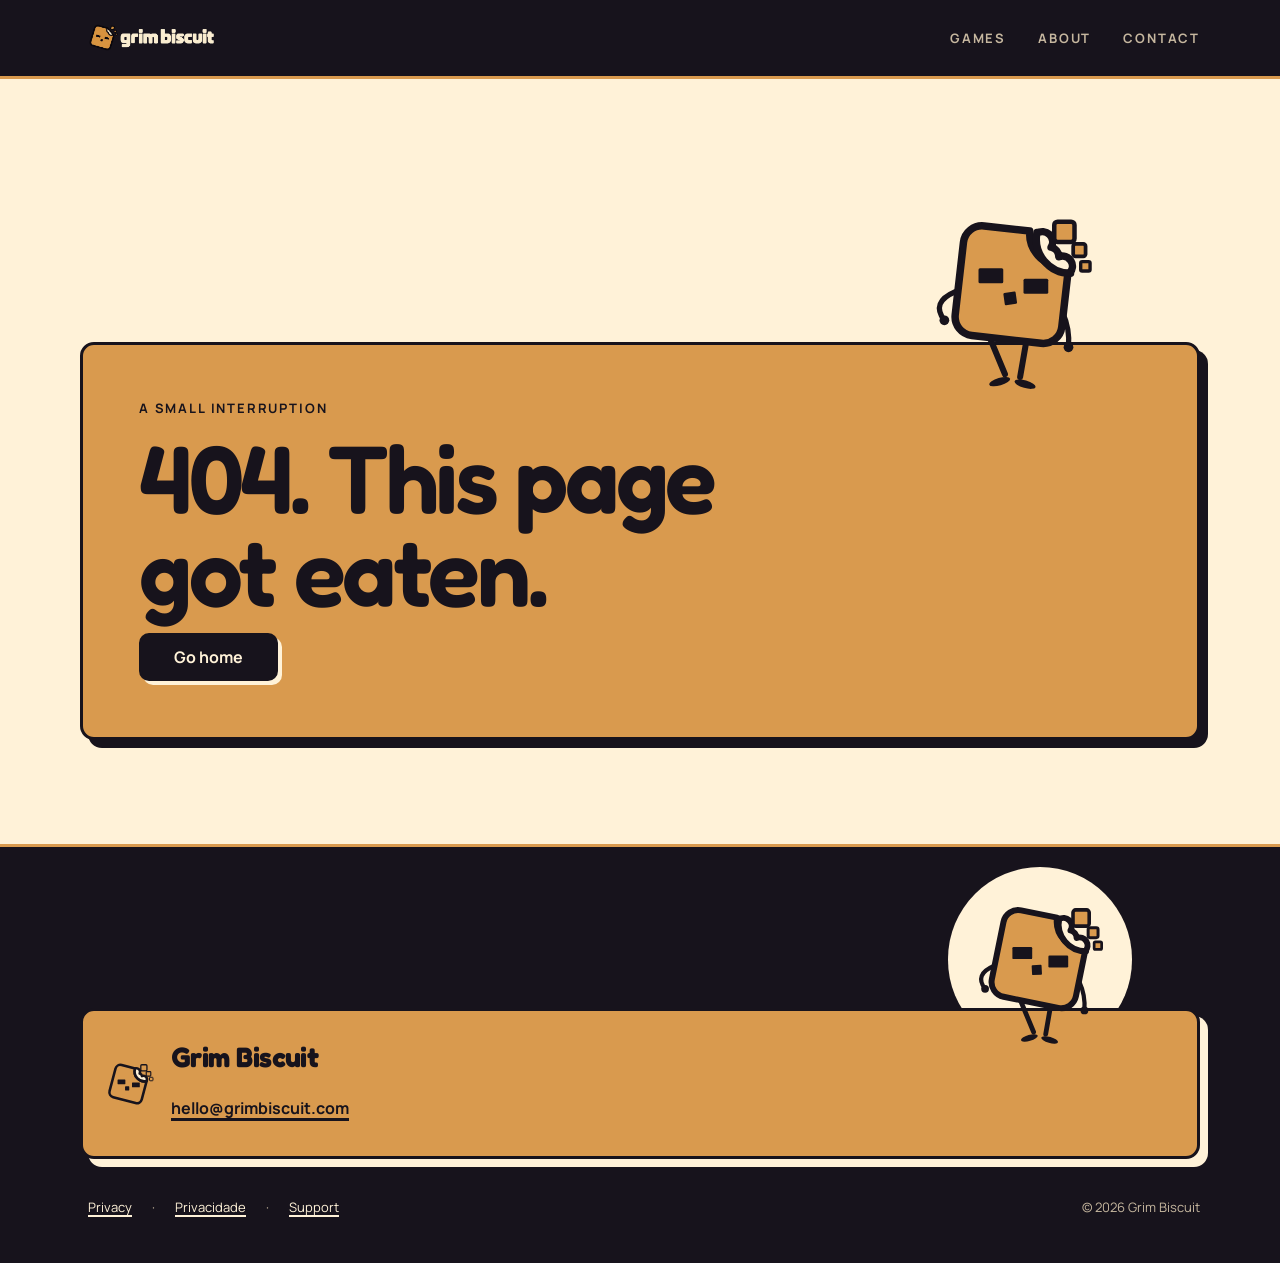
==== commit a1ce16ce: "Publica site Grim Biscuit" ====
--- a/404/index.html
+++ b/404/index.html
@@ -1,2 +1,2 @@
-<!DOCTYPE html><html lang="en" class="display_fb883786-module__F76nvG__variable body_460a41cd-module__pSrDgW__variable"><head><meta charSet="utf-8"/><meta name="viewport" content="width=device-width, initial-scale=1"/><link rel="preload" as="image" href="/brand/logo-wordmark.webp"/><link rel="stylesheet" href="/_next/static/chunks/3dsjnv6c_3pm8.css" data-precedence="next"/><link rel="stylesheet" href="/_next/static/chunks/2hh4j_cg5mh_6.css" data-precedence="next"/><link rel="preload" as="script" fetchPriority="low" href="/_next/static/chunks/3s6nzrbk-8mnv.js"/><script src="/_next/static/chunks/19mx3mg6lkumu.js" async=""></script><script src="/_next/static/chunks/3kmozkq6tgqnz.js" async=""></script><script src="/_next/static/chunks/344n2zhqbh4pn.js" async=""></script><script src="/_next/static/chunks/turbopack-0ol8c8yjy8j3w.js" async=""></script><script src="/_next/static/chunks/0h2qsuyze9ds1.js" async=""></script><script src="/_next/static/chunks/457t63dcevbmz.js" async=""></script><script src="/_next/static/chunks/1v02ctvc_kb3v.js" async=""></script><script src="/_next/static/chunks/1h_f3yjgb6d45.js" async=""></script><meta name="robots" content="noindex"/><title>Grim Biscuit — Odd games. Straight face.</title><meta name="description" content="Grim Biscuit is an independent game studio making unusual games with a bite."/><link rel="manifest" href="/site.webmanifest"/><link rel="canonical" href="https://grimbiscuit.com/"/><meta property="og:title" content="Grim Biscuit — Odd games. Straight face."/><meta property="og:description" content="Grim Biscuit is an independent game studio making unusual games with a bite."/><meta property="og:url" content="https://grimbiscuit.com/"/><meta property="og:site_name" content="Grim Biscuit"/><meta property="og:image" content="https://grimbiscuit.com/brand/og-cover.png"/><meta property="og:image:width" content="1200"/><meta property="og:image:height" content="630"/><meta property="og:image:alt" content="Grim Biscuit"/><meta property="og:type" content="website"/><meta name="twitter:card" content="summary_large_image"/><meta name="twitter:title" content="Grim Biscuit — Odd games. Straight face."/><meta name="twitter:description" content="Grim Biscuit is an independent game studio making unusual games with a bite."/><meta name="twitter:image" content="https://grimbiscuit.com/brand/og-cover.png"/><link rel="icon" href="/favicon.ico"/><link rel="icon" href="/icons/icon-32.png" type="image/png" sizes="32x32"/><link rel="icon" href="/icons/icon-192.png" type="image/png" sizes="192x192"/><link rel="apple-touch-icon" href="/apple-touch-icon.png" sizes="180x180" type="image/png"/><meta name="next-size-adjust" content=""/><script src="/_next/static/chunks/0cz1d0mv5g_q7.js" noModule=""></script></head><body><div hidden=""><!--$--><!--/$--></div><a class="skip-link" href="#main">Skip to content</a><header class="site-header"><div class="site-header__inner container"><a class="site-header__brand" aria-label="Grim Biscuit" href="/"><span class="brand-mark site-header__mark" data-brand-mark="true"><div class="GrimMascot-module__C0FOjG__wrap GrimMascot-module__C0FOjG__mark" data-mascot-state="idle"><svg viewBox="60 92 548 480" class="GrimMascot-module__C0FOjG__svg GrimMascot-module__C0FOjG__back" data-grim-mascot="true" data-mascot-part="back" role="presentation" aria-hidden="true"><g><g id="mascot-body"><g transform="translate(307 332) rotate(14.8)"><path d="M 26.2,-190 A 112 112 0 0 0 190,-84.8 L 190,132 A 58 58 0 0 1 132,190 L -132,190 A 58 58 0 0 1 -190,132 L -190,-132 A 58 58 0 0 1 -132,-190 Z" fill="#D99A4E" stroke="#17131C" stroke-width="29" stroke-linejoin="round"/></g><rect x="266" y="358" width="48" height="48" rx="5" fill="#17131C"/></g><g id="mascot-bite-filling"><g transform="translate(307 332) rotate(14.8)"><path d="M 26.2,-190 A 112 112 0 0 0 190,-84.8 A 112 112 0 0 1 188.3,-83.9 A 40 40 0 0 0 125.1,-126.2 A 40 40 0 0 0 90.8,-148.2 A 40 40 0 0 0 26.1,-188.1 A 112 112 0 0 1 26.2,-190 Z" fill="#FFF2D8" stroke="#17131C" stroke-width="29" stroke-linejoin="round"/></g></g><g id="mascot-eye-left"><g transform="translate(225 308)"><rect x="-44.5" y="-27" width="89" height="54" rx="5" fill="#17131C"/></g></g><g id="mascot-eye-right"><g transform="translate(390 343)"><rect x="-44.5" y="-27" width="89" height="54" rx="5" fill="#17131C"/></g></g><g id="mascot-crumb-1"><rect x="446" y="112" width="70" height="70" rx="12" fill="#D99A4E" stroke="#17131C" stroke-width="15"/></g><g id="mascot-crumb-2"><rect x="508" y="190" width="52" height="52" rx="9" fill="#D99A4E" stroke="#17131C" stroke-width="13"/></g><g id="mascot-crumb-3"><rect x="545" y="255" width="40" height="40" rx="7" fill="#D99A4E" stroke="#17131C" stroke-width="11"/></g></g></svg></div></span><img alt="Grim Biscuit" loading="eager" width="1086" height="362" decoding="async" data-nimg="1" class="site-header__wordmark" style="color:transparent" src="/brand/logo-wordmark.webp"/></a><nav class="site-nav site-nav--desktop" aria-label="Primary navigation"><a href="/#games">Games</a><a href="/#about">About</a><a href="/#contact">Contact</a></nav><button class="menu-toggle" type="button" aria-expanded="false" aria-controls="mobile-navigation" aria-label="Open navigation menu"><span aria-hidden="true"></span><span aria-hidden="true"></span><span aria-hidden="true"></span></button><nav id="mobile-navigation" class="site-nav site-nav--mobile" aria-label="Mobile navigation" aria-hidden="true"><a tabindex="-1" href="/#games">Games</a><a tabindex="-1" href="/#about">About</a><a tabindex="-1" href="/#contact">Contact</a><a class="btn btn-primary" tabindex="-1" href="/#games">See our games</a><a class="site-nav__mail" href="mailto:hello@grimbiscuit.com" tabindex="-1">hello@grimbiscuit.com</a></nav></div></header><div class="scroll-progress" aria-hidden="true"><div class="scroll-progress__bar"></div></div><main id="main"><div class="route-transition"><!--$?--><template id="B:0"></template><div class="loading-screen" role="status" aria-label="Loading"><span class="brand-mark loading-screen__mark" data-brand-mark="true"><div class="GrimMascot-module__C0FOjG__wrap GrimMascot-module__C0FOjG__mark" data-mascot-state="loading"><svg viewBox="60 92 548 480" class="GrimMascot-module__C0FOjG__svg GrimMascot-module__C0FOjG__back" data-grim-mascot="true" data-mascot-part="back" role="presentation" aria-hidden="true"><g><g id="mascot-body"><g transform="translate(307 332) rotate(14.8)"><path d="M 26.2,-190 A 112 112 0 0 0 190,-84.8 L 190,132 A 58 58 0 0 1 132,190 L -132,190 A 58 58 0 0 1 -190,132 L -190,-132 A 58 58 0 0 1 -132,-190 Z" fill="#D99A4E" stroke="#17131C" stroke-width="29" stroke-linejoin="round"/></g><rect x="266" y="358" width="48" height="48" rx="5" fill="#17131C"/></g><g id="mascot-bite-filling"><g transform="translate(307 332) rotate(14.8)"><path d="M 26.2,-190 A 112 112 0 0 0 190,-84.8 A 112 112 0 0 1 188.3,-83.9 A 40 40 0 0 0 125.1,-126.2 A 40 40 0 0 0 90.8,-148.2 A 40 40 0 0 0 26.1,-188.1 A 112 112 0 0 1 26.2,-190 Z" fill="#FFF2D8" stroke="#17131C" stroke-width="29" stroke-linejoin="round"/></g></g><g id="mascot-eye-left"><g transform="translate(225 308)"><rect x="-44.5" y="-27" width="89" height="54" rx="5" fill="#17131C"/></g></g><g id="mascot-eye-right"><g transform="translate(390 343)"><rect x="-44.5" y="-27" width="89" height="54" rx="5" fill="#17131C"/></g></g><g id="mascot-crumb-1"><rect x="446" y="112" width="70" height="70" rx="12" fill="#D99A4E" stroke="#17131C" stroke-width="15"/></g><g id="mascot-crumb-2"><rect x="508" y="190" width="52" height="52" rx="9" fill="#D99A4E" stroke="#17131C" stroke-width="13"/></g><g id="mascot-crumb-3"><rect x="545" y="255" width="40" height="40" rx="7" fill="#D99A4E" stroke="#17131C" stroke-width="11"/></g></g></svg></div></span></div><!--/$--></div></main><footer class="site-footer" data-scene="sit"><div class="site-footer__inner container"><div class="sit" style="--m-body-bottom:0.6953125" data-sit="true" data-kicking="false"><span class="moon sit__moon" aria-hidden="true"></span><div class="sit__mascot" aria-hidden="true"><div class="GrimMascot-module__C0FOjG__wrap" data-mascot-state="idle"><svg viewBox="0 0 640 640" class="GrimMascot-module__C0FOjG__svg GrimMascot-module__C0FOjG__back" data-grim-mascot="true" data-mascot-part="back" role="presentation" aria-hidden="true"><g><g id="mascot-leg-left" transform="rotate(-16 255 405)"><path d="M 255,405 L 268,518" fill="none" stroke="#17131C" stroke-width="16" stroke-linecap="round"/><ellipse cx="249" cy="533" rx="29" ry="10" fill="#17131C"/></g><g id="mascot-leg-right" transform="rotate(16 355 425)"><path d="M 355,425 L 365,518" fill="none" stroke="#17131C" stroke-width="16" stroke-linecap="round"/><ellipse cx="383" cy="533" rx="29" ry="10" fill="#17131C"/></g><g id="mascot-arm-left"><path d="M 166,290 Q 100,318 137,366" fill="none" stroke="#17131C" stroke-width="14" stroke-linecap="round"/><circle cx="137" cy="366" r="13" fill="#17131C"/></g><g id="mascot-arm-right"><path d="M 452,345 Q 472,388 468,438" fill="none" stroke="#17131C" stroke-width="14" stroke-linecap="round"/><circle cx="468" cy="438" r="13" fill="#17131C"/></g><g id="mascot-body" transform="rotate(-3 319 267)"><g transform="translate(319 267) rotate(14.5)"><path d="M 29.1,-147 A 91 91 0 0 0 143,-64 L 143,97 A 50 50 0 0 1 93,147 L -93,147 A 50 50 0 0 1 -143,97 L -143,-97 A 50 50 0 0 1 -93,-147 Z" fill="#D99A4E" stroke="#17131C" stroke-width="20" stroke-linejoin="round"/></g><rect x="291" y="286" width="33" height="33" rx="3" fill="#17131C"/></g><g id="mascot-bite-filling"><g transform="translate(319 267) rotate(14.5)"><path d="M 29.1,-147 A 91 91 0 0 0 143,-64 A 91 91 0 0 1 140.2,-63.3 A 27 27 0 0 0 101.6,-99.2 A 27 27 0 0 0 75.4,-118.4 A 27 27 0 0 0 29.3,-144.2 A 91 91 0 0 1 29.1,-147 Z" fill="#FFF2D8" stroke="#17131C" stroke-width="20" stroke-linejoin="round"/></g></g><g id="mascot-eye-left"><g transform="translate(261 247)"><rect x="-33" y="-20" width="66" height="40" rx="4" fill="#17131C"/></g></g><g id="mascot-eye-right"><g transform="translate(381 275)"><rect x="-33" y="-20" width="66" height="40" rx="4" fill="#17131C"/></g></g><g id="mascot-crumb-1"><rect x="430" y="103" width="54" height="54" rx="9" fill="#D99A4E" stroke="#17131C" stroke-width="12"/></g><g id="mascot-crumb-2"><rect x="480.5" y="162.5" width="33" height="33" rx="6" fill="#D99A4E" stroke="#17131C" stroke-width="10"/></g><g id="mascot-crumb-3"><rect x="500.5" y="209.5" width="25" height="25" rx="4" fill="#D99A4E" stroke="#17131C" stroke-width="9"/></g></g></svg></div></div><div class="sit__panel" data-footer-panel="true"><a class="site-footer__mark" aria-label="Grim Biscuit" href="/"><span class="brand-mark" data-brand-mark="true"><div class="GrimMascot-module__C0FOjG__wrap GrimMascot-module__C0FOjG__mark" data-mascot-state="idle"><svg viewBox="60 92 548 480" class="GrimMascot-module__C0FOjG__svg GrimMascot-module__C0FOjG__back" data-grim-mascot="true" data-mascot-part="back" role="presentation" aria-hidden="true"><g><g id="mascot-body"><g transform="translate(307 332) rotate(14.8)"><path d="M 26.2,-190 A 112 112 0 0 0 190,-84.8 L 190,132 A 58 58 0 0 1 132,190 L -132,190 A 58 58 0 0 1 -190,132 L -190,-132 A 58 58 0 0 1 -132,-190 Z" fill="#D99A4E" stroke="#17131C" stroke-width="29" stroke-linejoin="round"/></g><rect x="266" y="358" width="48" height="48" rx="5" fill="#17131C"/></g><g id="mascot-bite-filling"><g transform="translate(307 332) rotate(14.8)"><path d="M 26.2,-190 A 112 112 0 0 0 190,-84.8 A 112 112 0 0 1 188.3,-83.9 A 40 40 0 0 0 125.1,-126.2 A 40 40 0 0 0 90.8,-148.2 A 40 40 0 0 0 26.1,-188.1 A 112 112 0 0 1 26.2,-190 Z" fill="#FFF2D8" stroke="#17131C" stroke-width="29" stroke-linejoin="round"/></g></g><g id="mascot-eye-left"><g transform="translate(225 308)"><rect x="-44.5" y="-27" width="89" height="54" rx="5" fill="#17131C"/></g></g><g id="mascot-eye-right"><g transform="translate(390 343)"><rect x="-44.5" y="-27" width="89" height="54" rx="5" fill="#17131C"/></g></g><g id="mascot-crumb-1"><rect x="446" y="112" width="70" height="70" rx="12" fill="#D99A4E" stroke="#17131C" stroke-width="15"/></g><g id="mascot-crumb-2"><rect x="508" y="190" width="52" height="52" rx="9" fill="#D99A4E" stroke="#17131C" stroke-width="13"/></g><g id="mascot-crumb-3"><rect x="545" y="255" width="40" height="40" rx="7" fill="#D99A4E" stroke="#17131C" stroke-width="11"/></g></g></svg></div></span></a><div class="site-footer__copy"><p class="site-footer__name">Grim Biscuit</p><a class="site-footer__mail" href="mailto:hello@grimbiscuit.com" data-footer-mail="true">hello@grimbiscuit.com</a></div></div></div><div class="site-footer__meta"><p class="site-footer__legal"><a href="/privacy/">Privacy</a><span aria-hidden="true">·</span><a href="/privacidade/">Privacidade</a><span aria-hidden="true">·</span><a href="/support/">Support</a></p><p class="site-footer__copyright">© <!-- -->2026<!-- --> <!-- -->Grim Biscuit</p></div></div></footer><noscript><style>[hidden]{display:block !important}</style></noscript><script type="application/ld+json">{"@context":"https://schema.org","@type":"Organization","name":"Grim Biscuit","url":"https://grimbiscuit.com","logo":"https://grimbiscuit.com/brand/logo-mark.webp","email":"hello@grimbiscuit.com"}</script><script>requestAnimationFrame(function(){$RT=performance.now()});</script><script src="/_next/static/chunks/3s6nzrbk-8mnv.js" id="_R_" async=""></script><div hidden id="S:0"><section class="not-found" aria-labelledby="not-found-title" data-scene="fall"><div class="container not-found__inner"><div class="fall" style="--m-body-bottom:0.6953125" data-fall="true" data-lifted="false"><div class="fall__mascot" aria-hidden="true"><div class="GrimMascot-module__C0FOjG__wrap" data-mascot-state="error"><svg viewBox="0 0 640 640" class="GrimMascot-module__C0FOjG__svg GrimMascot-module__C0FOjG__back" data-grim-mascot="true" data-mascot-part="back" role="presentation" aria-hidden="true"><g><g id="mascot-leg-left" transform="rotate(-16 255 405)"><path d="M 255,405 L 268,518" fill="none" stroke="#17131C" stroke-width="16" stroke-linecap="round"/><ellipse cx="249" cy="533" rx="29" ry="10" fill="#17131C"/></g><g id="mascot-leg-right" transform="rotate(16 355 425)"><path d="M 355,425 L 365,518" fill="none" stroke="#17131C" stroke-width="16" stroke-linecap="round"/><ellipse cx="383" cy="533" rx="29" ry="10" fill="#17131C"/></g><g id="mascot-arm-left"><path d="M 166,290 Q 100,318 137,366" fill="none" stroke="#17131C" stroke-width="14" stroke-linecap="round"/><circle cx="137" cy="366" r="13" fill="#17131C"/></g><g id="mascot-arm-right"><path d="M 452,345 Q 472,388 468,438" fill="none" stroke="#17131C" stroke-width="14" stroke-linecap="round"/><circle cx="468" cy="438" r="13" fill="#17131C"/></g><g id="mascot-body" transform="rotate(-3 319 267)"><g transform="translate(319 267) rotate(14.5)"><path d="M 29.1,-147 A 91 91 0 0 0 143,-64 L 143,97 A 50 50 0 0 1 93,147 L -93,147 A 50 50 0 0 1 -143,97 L -143,-97 A 50 50 0 0 1 -93,-147 Z" fill="#D99A4E" stroke="#17131C" stroke-width="20" stroke-linejoin="round"/></g><rect x="291" y="286" width="33" height="33" rx="3" fill="#17131C"/></g><g id="mascot-bite-filling"><g transform="translate(319 267) rotate(14.5)"><path d="M 29.1,-147 A 91 91 0 0 0 143,-64 A 91 91 0 0 1 140.2,-63.3 A 27 27 0 0 0 101.6,-99.2 A 27 27 0 0 0 75.4,-118.4 A 27 27 0 0 0 29.3,-144.2 A 91 91 0 0 1 29.1,-147 Z" fill="#FFF2D8" stroke="#17131C" stroke-width="20" stroke-linejoin="round"/></g></g><g id="mascot-eye-left"><g transform="translate(261 247)"><rect x="-33" y="-20" width="66" height="40" rx="4" fill="#17131C"/></g></g><g id="mascot-eye-right"><g transform="translate(381 275)"><rect x="-33" y="-20" width="66" height="40" rx="4" fill="#17131C"/></g></g><g id="mascot-crumb-1"><rect x="430" y="103" width="54" height="54" rx="9" fill="#D99A4E" stroke="#17131C" stroke-width="12"/></g><g id="mascot-crumb-2"><rect x="480.5" y="162.5" width="33" height="33" rx="6" fill="#D99A4E" stroke="#17131C" stroke-width="10"/></g><g id="mascot-crumb-3"><rect x="500.5" y="209.5" width="25" height="25" rx="4" fill="#D99A4E" stroke="#17131C" stroke-width="9"/></g></g></svg></div></div><div class="fall__slab"><p class="eyebrow">A small interruption</p><h1 id="not-found-title">404. This page got eaten.</h1><a class="btn btn-primary not-found__home" href="/">Go home</a></div></div></div></section><!--$--><!--/$--></div><script>$RB=[];$RV=function(a){$RT=performance.now();for(var b=0;b<a.length;b+=2){var c=a[b],e=a[b+1];null!==e.parentNode&&e.parentNode.removeChild(e);var f=c.parentNode;if(f){var g=c.previousSibling,h=0;do{if(c&&8===c.nodeType){var d=c.data;if("/$"===d||"/&"===d)if(0===h)break;else h--;else"$"!==d&&"$?"!==d&&"$~"!==d&&"$!"!==d&&"&"!==d||h++}d=c.nextSibling;f.removeChild(c);c=d}while(c);for(;e.firstChild;)f.insertBefore(e.firstChild,c);g.data="$";g._reactRetry&&requestAnimationFrame(g._reactRetry)}}a.length=0};
-$RC=function(a,b){if(b=document.getElementById(b))(a=document.getElementById(a))?(a.previousSibling.data="$~",$RB.push(a,b),2===$RB.length&&("number"!==typeof $RT?requestAnimationFrame($RV.bind(null,$RB)):(a=performance.now(),setTimeout($RV.bind(null,$RB),2300>a&&2E3<a?2300-a:$RT+300-a)))):b.parentNode.removeChild(b)};$RC("B:0","S:0")</script><script>(self.__next_f=self.__next_f||[]).push([0])</script><script>self.__next_f.push([1,"1:I[39756,[\"/_next/static/chunks/0h2qsuyze9ds1.js\",\"/_next/static/chunks/457t63dcevbmz.js\",\"/_next/static/chunks/1v02ctvc_kb3v.js\"],\"LoadingBoundaryProvider\"]\n2:I[46508,[\"/_next/static/chunks/0h2qsuyze9ds1.js\",\"/_next/static/chunks/457t63dcevbmz.js\",\"/_next/static/chunks/1v02ctvc_kb3v.js\"],\"BrandMark\"]\n3:\"$Sreact.fragment\"\n4:I[36852,[\"/_next/static/chunks/0h2qsuyze9ds1.js\",\"/_next/static/chunks/457t63dcevbmz.js\",\"/_next/static/chunks/1v02ctvc_kb3v.js\"],\"SiteHeader\"]\n5:I[46083,[\"/_next/static/chunks/0h2qsuyze9ds1.js\",\"/_next/static/chunks/457t63dcevbmz.js\",\"/_next/static/chunks/1v02ctvc_kb3v.js\"],\"ScrollProgress\"]\n6:I[76902,[\"/_next/static/chunks/0h2qsuyze9ds1.js\",\"/_next/static/chunks/457t63dcevbmz.js\",\"/_next/static/chunks/1v02ctvc_kb3v.js\"],\"RouteTransition\"]\n7:I[39756,[\"/_next/static/chunks/0h2qsuyze9ds1.js\",\"/_next/static/chunks/457t63dcevbmz.js\",\"/_next/static/chunks/1v02ctvc_kb3v.js\"],\"default\"]\n8:I[37457,[\"/_next/static/chunks/0h2qsuyze9ds1.js\",\"/_next/static/chunks/457t63dcevbmz.js\",\"/_next/static/chunks/1v02ctvc_kb3v.js\"],\"default\"]\n9:I[29800,[\"/_next/static/chunks/0h2qsuyze9ds1.js\",\"/_next/static/chunks/457t63dcevbmz.js\",\"/_next/static/chunks/1v02ctvc_kb3v.js\",\"/_next/static/chunks/1h_f3yjgb6d45.js\"],\"NotFoundScene\"]\na:I[8745,[\"/_next/static/chunks/0h2qsuyze9ds1.js\",\"/_next/static/chunks/457t63dcevbmz.js\",\"/_next/static/chunks/1v02ctvc_kb3v.js\"],\"SiteFooter\"]\nc:I[97367,[\"/_next/static/chunks/0h2qsuyze9ds1.js\",\"/_next/static/chunks/457t63dcevbmz.js\",\"/_next/static/chunks/1v02ctvc_kb3v.js\"],\"OutletBoundary\"]\nd:\"$Sreact.suspense\"\n10:I[97367,[\"/_next/static/chunks/0h2qsuyze9ds1.js\",\"/_next/static/chunks/457t63dcevbmz.js\",\"/_next/static/chunks/1v02ctvc_kb3v.js\"],\"ViewportBoundary\"]\n12:I[97367,[\"/_next/static/chunks/0h2qsuyze9ds1.js\",\"/_next/static/chunks/457t63dcevbmz.js\",\"/_next/static/chunks/1v02ctvc_kb3v.js\"],\"MetadataBoundary\"]\n14:I[68027,[\"/_next/static/chunks/0h2qsuyze9ds1.js\",\"/_next/static/chunks/457t63dcevbmz.js\",\"/_next/static/chunks/1v02ctvc_kb3v.js\"],\"default\",1]\n:HL[\"/_next/static/chunks/3dsjnv6c_3pm8.css\",\"style\"]\n:HL[\"/_next/static/chunks/2hh4j_cg5mh_6.css\",\"style\"]\nb:[\"$\",\"style\",null,{\"children\":\"[hidden]{display:block !important}\"}]\nf:X\n0:{\"P\":null,\"c\":[\"\",\"_not-found\",\"\"],\"q\":\"\",\"i\":false,\"f\":[[[\"\",{\"children\":[\"/_not-found\",{\"children\":[\"__PAGE__\",{},\"$undefined\",\"$undefined\",4608]},\"$undefined\",\"$undefined\",4608]},\"$undefined\",\"$undefined\",4628],[[\"$\",\"$L1\",null,{\"loading\":[[\"$\",\"div\",\"l\",{\"className\":\"loading-screen\",\"role\":\"status\",\"aria-label\":\"Loading\",\"children\":[\"$\",\"$L2\",null,{\"className\":\"loading-screen__mark\",\"loading\":true}]}],[],null],\"children\":[\"$\",\"$3\",\"c\",{\"children\":[[[\"$\",\"link\",\"0\",{\"rel\":\"stylesheet\",\"href\":\"/_next/static/chunks/3dsjnv6c_3pm8.css\",\"precedence\":\"next\",\"crossOrigin\":\"$undefined\",\"nonce\":\"$undefined\"}],[\"$\",\"link\",\"1\",{\"rel\":\"stylesheet\",\"href\":\"/_next/static/chunks/2hh4j_cg5mh_6.css\",\"precedence\":\"next\",\"crossOrigin\":\"$undefined\",\"nonce\":\"$undefined\"}],[\"$\",\"script\",\"script-0\",{\"src\":\"/_next/static/chunks/0h2qsuyze9ds1.js\",\"async\":true,\"nonce\":\"$undefined\"}],[\"$\",\"script\",\"script-1\",{\"src\":\"/_next/static/chunks/457t63dcevbmz.js\",\"async\":true,\"nonce\":\"$undefined\"}],[\"$\",\"script\",\"script-2\",{\"src\":\"/_next/static/chunks/1v02ctvc_kb3v.js\",\"async\":true,\"nonce\":\"$undefined\"}]],[\"$\",\"html\",null,{\"lang\":\"en\",\"className\":\"display_fb883786-module__F76nvG__variable body_460a41cd-module__pSrDgW__variable\",\"children\":[\"$\",\"body\",null,{\"children\":[[\"$\",\"a\",null,{\"className\":\"skip-link\",\"href\":\"#main\",\"children\":\"Skip to content\"}],[\"$\",\"$L4\",null,{}],[\"$\",\"$L5\",null,{}],[\"$\",\"main\",null,{\"id\":\"main\",\"children\":[\"$\",\"$L6\",null,{\"children\":[\"$\",\"$L7\",null,{\"parallelRouterKey\":\"children\",\"error\":\"$undefined\",\"errorStyles\":\"$undefined\",\"errorScripts\":\"$undefined\",\"template\":[\"$\",\"$L8\",null,{}],\"templateStyles\":\"$undefined\",\"templateScripts\":\"$undefined\",\"notFound\":[[\"$\",\"$L9\",null,{}],[]],\"forbidden\":\"$undefined\",\"unauthorized\":\"$undefined\"}]}]}],[\"$\",\"$La\",null,{}],[\"$\",\"noscript\",null,{\"children\":\"$b\"}],[\"$\",\"script\",null,{\"type\":\"application/ld+json\",\"dangerouslySetInnerHTML\":{\"__html\":\"{\\\"@context\\\":\\\"https://schema.org\\\",\\\"@type\\\":\\\"Organization\\\",\\\"name\\\":\\\"Grim Biscuit\\\",\\\"url\\\":\\\"https://grimbiscuit.com\\\",\\\"logo\\\":\\\"https://grimbiscuit.com/brand/logo-mark.webp\\\",\\\"email\\\":\\\"hello@grimbiscuit.com\\\"}\"}}]]}]}]]}]}],{\"children\":[[\"$\",\"$3\",\"c\",{\"children\":[null,[\"$\",\"$L7\",null,{\"parallelRouterKey\":\"children\",\"error\":\"$undefined\",\"errorStyles\":\"$undefined\",\"errorScripts\":\"$undefined\",\"template\":[\"$\",\"$L8\",null,{}],\"templateStyles\":\"$undefined\",\"templateScripts\":\"$undefined\",\"notFound\":\"$undefined\",\"forbidden\":\"$undefined\",\"unauthorized\":\"$undefined\"}]]}],{\"children\":[[\"$\",\"$3\",\"c\",{\"children\":[[\"$\",\"$L9\",null,{}],[[\"$\",\"script\",\"script-0\",{\"src\":\"/_next/static/chunks/1h_f3yjgb6d45.js\",\"async\":true,\"nonce\":\"$undefined\"}]],[\"$\",\"$Lc\",null,{\"children\":[\"$\",\"$d\",null,{\"name\":\"Next.MetadataOutlet\",\"children\":\"$@e\"}]}]]}],{},null,false,null]},null,false,\"$f\"]},null,false,null],[\"$\",\"$3\",\"h\",{\"children\":[[\"$\",\"meta\",null,{\"name\":\"robots\",\"content\":\"noindex\"}],[\"$\",\"$L10\",null,{\"children\":\"$L11\"}],[\"$\",\"div\",null,{\"hidden\":true,\"children\":[\"$\",\"$L12\",null,{\"children\":[\"$\",\"$d\",null,{\"name\":\"Next.Metadata\",\"children\":\"$L13\"}]}]}],[\"$\",\"meta\",null,{\"name\":\"next-size-adjust\",\"content\":\"\"}]]}],false]],\"m\":\"$undefined\",\"G\":[\"$14\",[[\"$\",\"link\",\"0\",{\"rel\":\"stylesheet\",\"href\":\"/_next/static/chunks/3dsjnv6c_3pm8.css\",\"precedence\":\"next\",\"crossOrigin\":\"$undefined\",\"nonce\":\"$undefined\"}],[\"$\",\"link\",\"1\",{\"rel\":\"stylesheet\",\"href\":\"/_next/static/chunks/2hh4j_cg5mh_6.css\",\"precedence\":\"next\",\"crossOrigin\":\"$undefined\",\"nonce\":\"$undefined\"}]]],\"S\":true,\"h\":null,\"r\":\"$undefined\",\"s\":\"$undefined\",\"a\":\"$undefined\",\"l\":\"$undefined\",\"p\":\"$undefined\",\"d\":\"$undefined\",\"b\":\"HBuPNEmolGK9cNj89IZ0P\"}\nf:C\n11:[[\"$\",\"meta\",\"0\",{\"charSet\":\"utf-8\"}],[\"$\",\"meta\",\"1\",{\"name\":\"viewport\",\"content\":\"width=device-width, initial-scale=1\"}]]\n15:I[27201,[\"/_next/static/chunks/0h2qsuyze9ds1.js\",\"/_next/static/chunks/457t63dcevbmz.js\",\"/_next/static/chunks/1v02ctvc_kb3v.js\"],\"IconMark\"]\ne:null\n13:[[\"$\",\"title\",\"0\",{\"children\":\"Grim Biscuit — Odd games. Straight face.\"}],[\"$\",\"meta\",\"1\",{\"name\":\"description\",\"content\":\"Grim Biscuit is an independent game studio making unusual games with a bite.\"}],[\"$\",\"link\",\"2\",{\"rel\":\"manifest\",\"href\":\"/site.webmanifest\",\"crossOrigin\":\"$undefined\"}],[\"$\",\"link\",\"3\",{\"rel\":\"canonical\",\"href\":\"https://grimbiscuit.com/\"}],[\"$\",\"meta\",\"4\",{\"property\":\"og:title\",\"content\":\"Grim Biscuit — Odd games. Straight face.\"}],[\"$\",\"meta\",\"5\",{\"property\":\"og:description\",\"content\":\"Grim Biscuit is an independent game studio making unusual games with a bite.\"}],[\"$\",\"meta\",\"6\",{\"property\":\"og:url\",\"content\":\"https://grimbiscuit.com/\"}],[\"$\",\"meta\",\"7\",{\"property\":\"og:site_name\",\"content\":\"Grim Biscuit\"}],[\"$\",\"meta\",\"8\",{\"property\":\"og:image\",\"content\":\"https://grimbiscuit.com/brand/og-cover.png\"}],[\"$\",\"meta\",\"9\",{\"property\":\"og:image:width\",\"content\":\"1200\"}],[\"$\",\"meta\",\"10\",{\"property\":\"og:image:height\",\"content\":\"630\"}],[\"$\",\"meta\",\"11\",{\"property\":\"og:image:alt\",\"content\":\"Grim Biscuit\"}],[\"$\",\"meta\",\"12\",{\"property\":\"og:type\",\"content\":\"website\"}],[\"$\",\"meta\",\"13\",{\"name\":\"twitter:card\",\"content\":\"summary_large_image\"}],[\"$\",\"meta\",\"14\",{\"name\":\"twitter:title\",\"content\":\"Grim Biscuit — Odd games. Straight face.\"}],[\"$\",\"meta\",\"15\",{\"name\":\"twitter:description\",\"content\":\"Grim Biscuit is an independent game studio making unusual games with a bite.\"}],[\"$\",\"meta\",\"16\",{\"name\":\"twitter:image\",\"content\":\"https://grimbiscuit.com/brand/og-cover.png\"}],[\"$\",\"link\",\"17\",{\"rel\":\"icon\",\"href\":\"/favicon.ico\"}],[\"$\",\"link\",\"18\",{\"rel\":\"icon\",\"href\":\"/icons/icon-32.png\",\"type\":\"image/png\",\"sizes\":\"32x32\"}],[\"$\",\"link\",\"19\",{\"rel\":\"icon\",\"href\":\"/icons/icon-192.png\",\"type\":\"image/png\",\"sizes\":\"192x192\"}],[\"$\",\"link\",\"20\",{\"rel\":\"apple-touch-icon\",\"href\":\"/apple-touch-icon.png\",\"sizes\":\"180x180\",\"type\":\"image/png\"}],[\"$\",\"$L15\",\"21\",{}]]\n"])</script></body></html>+<!DOCTYPE html><html lang="en" class="display_fb883786-module__F76nvG__variable body_460a41cd-module__pSrDgW__variable"><head><meta charSet="utf-8"/><meta name="viewport" content="width=device-width, initial-scale=1"/><link rel="preload" as="image" href="/brand/logo-wordmark.webp"/><link rel="stylesheet" href="/_next/static/chunks/3dsjnv6c_3pm8.css" data-precedence="next"/><link rel="stylesheet" href="/_next/static/chunks/3wn7ionl48ou2.css" data-precedence="next"/><link rel="preload" as="script" fetchPriority="low" href="/_next/static/chunks/3s6nzrbk-8mnv.js"/><script src="/_next/static/chunks/19mx3mg6lkumu.js" async=""></script><script src="/_next/static/chunks/3kmozkq6tgqnz.js" async=""></script><script src="/_next/static/chunks/344n2zhqbh4pn.js" async=""></script><script src="/_next/static/chunks/turbopack-0ol8c8yjy8j3w.js" async=""></script><script src="/_next/static/chunks/0h2qsuyze9ds1.js" async=""></script><script src="/_next/static/chunks/0tefsao1e5sy5.js" async=""></script><script src="/_next/static/chunks/1v02ctvc_kb3v.js" async=""></script><script src="/_next/static/chunks/1h_f3yjgb6d45.js" async=""></script><meta name="robots" content="noindex"/><title>Grim Biscuit — Odd games. Straight face.</title><meta name="description" content="Grim Biscuit is an independent game studio making unusual games with a bite."/><link rel="manifest" href="/site.webmanifest"/><link rel="canonical" href="https://grimbiscuit.com/"/><meta property="og:title" content="Grim Biscuit — Odd games. Straight face."/><meta property="og:description" content="Grim Biscuit is an independent game studio making unusual games with a bite."/><meta property="og:url" content="https://grimbiscuit.com/"/><meta property="og:site_name" content="Grim Biscuit"/><meta property="og:image" content="https://grimbiscuit.com/brand/og-cover.png"/><meta property="og:image:width" content="1200"/><meta property="og:image:height" content="630"/><meta property="og:image:alt" content="Grim Biscuit"/><meta property="og:type" content="website"/><meta name="twitter:card" content="summary_large_image"/><meta name="twitter:title" content="Grim Biscuit — Odd games. Straight face."/><meta name="twitter:description" content="Grim Biscuit is an independent game studio making unusual games with a bite."/><meta name="twitter:image" content="https://grimbiscuit.com/brand/og-cover.png"/><link rel="icon" href="/favicon.ico"/><link rel="icon" href="/icons/icon-32.png" type="image/png" sizes="32x32"/><link rel="icon" href="/icons/icon-192.png" type="image/png" sizes="192x192"/><link rel="apple-touch-icon" href="/apple-touch-icon.png" sizes="180x180" type="image/png"/><meta name="next-size-adjust" content=""/><script src="/_next/static/chunks/0cz1d0mv5g_q7.js" noModule=""></script></head><body><div hidden=""><!--$--><!--/$--></div><a class="skip-link" href="#main">Skip to content</a><header class="site-header"><div class="site-header__inner container"><a class="site-header__brand" aria-label="Grim Biscuit" href="/"><span class="brand-mark site-header__mark" data-brand-mark="true"><div class="GrimMascot-module__C0FOjG__wrap GrimMascot-module__C0FOjG__mark" data-mascot-state="idle"><svg viewBox="60 92 548 480" class="GrimMascot-module__C0FOjG__svg GrimMascot-module__C0FOjG__back" data-grim-mascot="true" data-mascot-part="back" role="presentation" aria-hidden="true"><g><g id="mascot-body"><g transform="translate(307 332) rotate(14.8)"><path d="M 26.2,-190 A 112 112 0 0 0 190,-84.8 L 190,132 A 58 58 0 0 1 132,190 L -132,190 A 58 58 0 0 1 -190,132 L -190,-132 A 58 58 0 0 1 -132,-190 Z" fill="#D99A4E" stroke="#17131C" stroke-width="29" stroke-linejoin="round"/></g><rect x="266" y="358" width="48" height="48" rx="5" fill="#17131C"/></g><g id="mascot-bite-filling"><g transform="translate(307 332) rotate(14.8)"><path d="M 26.2,-190 A 112 112 0 0 0 190,-84.8 A 112 112 0 0 1 188.3,-83.9 A 40 40 0 0 0 125.1,-126.2 A 40 40 0 0 0 90.8,-148.2 A 40 40 0 0 0 26.1,-188.1 A 112 112 0 0 1 26.2,-190 Z" fill="#FFF2D8" stroke="#17131C" stroke-width="29" stroke-linejoin="round"/></g></g><g id="mascot-eye-left"><g transform="translate(225 308)"><rect x="-44.5" y="-27" width="89" height="54" rx="5" fill="#17131C"/></g></g><g id="mascot-eye-right"><g transform="translate(390 343)"><rect x="-44.5" y="-27" width="89" height="54" rx="5" fill="#17131C"/></g></g><g id="mascot-crumb-1"><rect x="446" y="112" width="70" height="70" rx="12" fill="#D99A4E" stroke="#17131C" stroke-width="15"/></g><g id="mascot-crumb-2"><rect x="508" y="190" width="52" height="52" rx="9" fill="#D99A4E" stroke="#17131C" stroke-width="13"/></g><g id="mascot-crumb-3"><rect x="545" y="255" width="40" height="40" rx="7" fill="#D99A4E" stroke="#17131C" stroke-width="11"/></g></g></svg></div></span><img alt="Grim Biscuit" loading="eager" width="1086" height="362" decoding="async" data-nimg="1" class="site-header__wordmark" style="color:transparent" src="/brand/logo-wordmark.webp"/></a><nav class="site-nav site-nav--desktop" aria-label="Primary navigation"><a href="/#games">Games</a><a href="/#about">About</a><a href="/#contact">Contact</a></nav><button class="menu-toggle" type="button" aria-expanded="false" aria-controls="mobile-navigation" aria-label="Open navigation menu"><span aria-hidden="true"></span><span aria-hidden="true"></span><span aria-hidden="true"></span></button><nav id="mobile-navigation" class="site-nav site-nav--mobile" aria-label="Mobile navigation" aria-hidden="true"><a tabindex="-1" href="/#games">Games</a><a tabindex="-1" href="/#about">About</a><a tabindex="-1" href="/#contact">Contact</a><a class="btn btn-primary" tabindex="-1" href="/#games">See our games</a><a class="site-nav__mail" href="mailto:hello@grimbiscuit.com" tabindex="-1">hello@grimbiscuit.com</a></nav></div></header><div class="scroll-progress" aria-hidden="true"><div class="scroll-progress__bar"></div></div><main id="main"><div class="route-transition"><!--$?--><template id="B:0"></template><div class="loading-screen" role="status" aria-label="Loading"><span class="brand-mark loading-screen__mark" data-brand-mark="true"><div class="GrimMascot-module__C0FOjG__wrap GrimMascot-module__C0FOjG__mark" data-mascot-state="loading"><svg viewBox="60 92 548 480" class="GrimMascot-module__C0FOjG__svg GrimMascot-module__C0FOjG__back" data-grim-mascot="true" data-mascot-part="back" role="presentation" aria-hidden="true"><g><g id="mascot-body"><g transform="translate(307 332) rotate(14.8)"><path d="M 26.2,-190 A 112 112 0 0 0 190,-84.8 L 190,132 A 58 58 0 0 1 132,190 L -132,190 A 58 58 0 0 1 -190,132 L -190,-132 A 58 58 0 0 1 -132,-190 Z" fill="#D99A4E" stroke="#17131C" stroke-width="29" stroke-linejoin="round"/></g><rect x="266" y="358" width="48" height="48" rx="5" fill="#17131C"/></g><g id="mascot-bite-filling"><g transform="translate(307 332) rotate(14.8)"><path d="M 26.2,-190 A 112 112 0 0 0 190,-84.8 A 112 112 0 0 1 188.3,-83.9 A 40 40 0 0 0 125.1,-126.2 A 40 40 0 0 0 90.8,-148.2 A 40 40 0 0 0 26.1,-188.1 A 112 112 0 0 1 26.2,-190 Z" fill="#FFF2D8" stroke="#17131C" stroke-width="29" stroke-linejoin="round"/></g></g><g id="mascot-eye-left"><g transform="translate(225 308)"><rect x="-44.5" y="-27" width="89" height="54" rx="5" fill="#17131C"/></g></g><g id="mascot-eye-right"><g transform="translate(390 343)"><rect x="-44.5" y="-27" width="89" height="54" rx="5" fill="#17131C"/></g></g><g id="mascot-crumb-1"><rect x="446" y="112" width="70" height="70" rx="12" fill="#D99A4E" stroke="#17131C" stroke-width="15"/></g><g id="mascot-crumb-2"><rect x="508" y="190" width="52" height="52" rx="9" fill="#D99A4E" stroke="#17131C" stroke-width="13"/></g><g id="mascot-crumb-3"><rect x="545" y="255" width="40" height="40" rx="7" fill="#D99A4E" stroke="#17131C" stroke-width="11"/></g></g></svg></div></span></div><!--/$--></div></main><footer class="site-footer" data-scene="sit"><div class="site-footer__inner container"><div class="sit" style="--m-body-bottom:0.6953125" data-sit="true" data-kicking="false"><span class="moon sit__moon" aria-hidden="true"></span><div class="sit__mascot" aria-hidden="true"><div class="GrimMascot-module__C0FOjG__wrap" data-mascot-state="idle"><svg viewBox="0 0 640 640" class="GrimMascot-module__C0FOjG__svg GrimMascot-module__C0FOjG__back" data-grim-mascot="true" data-mascot-part="back" role="presentation" aria-hidden="true"><g><g id="mascot-leg-left" transform="rotate(-16 255 405)"><path d="M 255,405 L 268,518" fill="none" stroke="#17131C" stroke-width="16" stroke-linecap="round"/><ellipse cx="249" cy="533" rx="29" ry="10" fill="#17131C"/></g><g id="mascot-leg-right" transform="rotate(16 355 425)"><path d="M 355,425 L 365,518" fill="none" stroke="#17131C" stroke-width="16" stroke-linecap="round"/><ellipse cx="383" cy="533" rx="29" ry="10" fill="#17131C"/></g><g id="mascot-arm-left"><path d="M 166,290 Q 100,318 137,366" fill="none" stroke="#17131C" stroke-width="14" stroke-linecap="round"/><circle cx="137" cy="366" r="13" fill="#17131C"/></g><g id="mascot-arm-right"><path d="M 452,345 Q 472,388 468,438" fill="none" stroke="#17131C" stroke-width="14" stroke-linecap="round"/><circle cx="468" cy="438" r="13" fill="#17131C"/></g><g id="mascot-body" transform="rotate(-3 319 267)"><g transform="translate(319 267) rotate(14.5)"><path d="M 29.1,-147 A 91 91 0 0 0 143,-64 L 143,97 A 50 50 0 0 1 93,147 L -93,147 A 50 50 0 0 1 -143,97 L -143,-97 A 50 50 0 0 1 -93,-147 Z" fill="#D99A4E" stroke="#17131C" stroke-width="20" stroke-linejoin="round"/></g><rect x="291" y="286" width="33" height="33" rx="3" fill="#17131C"/></g><g id="mascot-bite-filling"><g transform="translate(319 267) rotate(14.5)"><path d="M 29.1,-147 A 91 91 0 0 0 143,-64 A 91 91 0 0 1 140.2,-63.3 A 27 27 0 0 0 101.6,-99.2 A 27 27 0 0 0 75.4,-118.4 A 27 27 0 0 0 29.3,-144.2 A 91 91 0 0 1 29.1,-147 Z" fill="#FFF2D8" stroke="#17131C" stroke-width="20" stroke-linejoin="round"/></g></g><g id="mascot-eye-left"><g transform="translate(261 247)"><rect x="-33" y="-20" width="66" height="40" rx="4" fill="#17131C"/></g></g><g id="mascot-eye-right"><g transform="translate(381 275)"><rect x="-33" y="-20" width="66" height="40" rx="4" fill="#17131C"/></g></g><g id="mascot-crumb-1"><rect x="430" y="103" width="54" height="54" rx="9" fill="#D99A4E" stroke="#17131C" stroke-width="12"/></g><g id="mascot-crumb-2"><rect x="480.5" y="162.5" width="33" height="33" rx="6" fill="#D99A4E" stroke="#17131C" stroke-width="10"/></g><g id="mascot-crumb-3"><rect x="500.5" y="209.5" width="25" height="25" rx="4" fill="#D99A4E" stroke="#17131C" stroke-width="9"/></g></g></svg></div></div><div class="sit__panel" data-footer-panel="true"><a class="site-footer__mark" aria-label="Grim Biscuit" href="/"><span class="brand-mark" data-brand-mark="true"><div class="GrimMascot-module__C0FOjG__wrap GrimMascot-module__C0FOjG__mark" data-mascot-state="idle"><svg viewBox="60 92 548 480" class="GrimMascot-module__C0FOjG__svg GrimMascot-module__C0FOjG__back" data-grim-mascot="true" data-mascot-part="back" role="presentation" aria-hidden="true"><g><g id="mascot-body"><g transform="translate(307 332) rotate(14.8)"><path d="M 26.2,-190 A 112 112 0 0 0 190,-84.8 L 190,132 A 58 58 0 0 1 132,190 L -132,190 A 58 58 0 0 1 -190,132 L -190,-132 A 58 58 0 0 1 -132,-190 Z" fill="#D99A4E" stroke="#17131C" stroke-width="29" stroke-linejoin="round"/></g><rect x="266" y="358" width="48" height="48" rx="5" fill="#17131C"/></g><g id="mascot-bite-filling"><g transform="translate(307 332) rotate(14.8)"><path d="M 26.2,-190 A 112 112 0 0 0 190,-84.8 A 112 112 0 0 1 188.3,-83.9 A 40 40 0 0 0 125.1,-126.2 A 40 40 0 0 0 90.8,-148.2 A 40 40 0 0 0 26.1,-188.1 A 112 112 0 0 1 26.2,-190 Z" fill="#FFF2D8" stroke="#17131C" stroke-width="29" stroke-linejoin="round"/></g></g><g id="mascot-eye-left"><g transform="translate(225 308)"><rect x="-44.5" y="-27" width="89" height="54" rx="5" fill="#17131C"/></g></g><g id="mascot-eye-right"><g transform="translate(390 343)"><rect x="-44.5" y="-27" width="89" height="54" rx="5" fill="#17131C"/></g></g><g id="mascot-crumb-1"><rect x="446" y="112" width="70" height="70" rx="12" fill="#D99A4E" stroke="#17131C" stroke-width="15"/></g><g id="mascot-crumb-2"><rect x="508" y="190" width="52" height="52" rx="9" fill="#D99A4E" stroke="#17131C" stroke-width="13"/></g><g id="mascot-crumb-3"><rect x="545" y="255" width="40" height="40" rx="7" fill="#D99A4E" stroke="#17131C" stroke-width="11"/></g></g></svg></div></span></a><div class="site-footer__copy"><p class="site-footer__name">Grim Biscuit</p><a class="site-footer__mail" href="mailto:hello@grimbiscuit.com" data-footer-mail="true">hello@grimbiscuit.com</a></div></div></div><div class="site-footer__meta"><p class="site-footer__legal"><a href="/privacy/">Privacy</a><span aria-hidden="true">·</span><a href="/privacidade/">Privacidade</a><span aria-hidden="true">·</span><a href="/support/">Support</a></p><p class="site-footer__copyright">© <!-- -->2026<!-- --> <!-- -->Grim Biscuit</p></div></div></footer><noscript><style>[hidden]{display:block !important}</style></noscript><script type="application/ld+json">{"@context":"https://schema.org","@type":"Organization","name":"Grim Biscuit","url":"https://grimbiscuit.com","logo":"https://grimbiscuit.com/brand/logo-mark.webp","email":"hello@grimbiscuit.com"}</script><script>requestAnimationFrame(function(){$RT=performance.now()});</script><script src="/_next/static/chunks/3s6nzrbk-8mnv.js" id="_R_" async=""></script><div hidden id="S:0"><section class="not-found" aria-labelledby="not-found-title" data-scene="fall"><div class="container not-found__inner"><div class="fall" style="--m-body-bottom:0.6953125" data-fall="true" data-lifted="false"><div class="fall__mascot" aria-hidden="true"><div class="GrimMascot-module__C0FOjG__wrap" data-mascot-state="error"><svg viewBox="0 0 640 640" class="GrimMascot-module__C0FOjG__svg GrimMascot-module__C0FOjG__back" data-grim-mascot="true" data-mascot-part="back" role="presentation" aria-hidden="true"><g><g id="mascot-leg-left" transform="rotate(-16 255 405)"><path d="M 255,405 L 268,518" fill="none" stroke="#17131C" stroke-width="16" stroke-linecap="round"/><ellipse cx="249" cy="533" rx="29" ry="10" fill="#17131C"/></g><g id="mascot-leg-right" transform="rotate(16 355 425)"><path d="M 355,425 L 365,518" fill="none" stroke="#17131C" stroke-width="16" stroke-linecap="round"/><ellipse cx="383" cy="533" rx="29" ry="10" fill="#17131C"/></g><g id="mascot-arm-left"><path d="M 166,290 Q 100,318 137,366" fill="none" stroke="#17131C" stroke-width="14" stroke-linecap="round"/><circle cx="137" cy="366" r="13" fill="#17131C"/></g><g id="mascot-arm-right"><path d="M 452,345 Q 472,388 468,438" fill="none" stroke="#17131C" stroke-width="14" stroke-linecap="round"/><circle cx="468" cy="438" r="13" fill="#17131C"/></g><g id="mascot-body" transform="rotate(-3 319 267)"><g transform="translate(319 267) rotate(14.5)"><path d="M 29.1,-147 A 91 91 0 0 0 143,-64 L 143,97 A 50 50 0 0 1 93,147 L -93,147 A 50 50 0 0 1 -143,97 L -143,-97 A 50 50 0 0 1 -93,-147 Z" fill="#D99A4E" stroke="#17131C" stroke-width="20" stroke-linejoin="round"/></g><rect x="291" y="286" width="33" height="33" rx="3" fill="#17131C"/></g><g id="mascot-bite-filling"><g transform="translate(319 267) rotate(14.5)"><path d="M 29.1,-147 A 91 91 0 0 0 143,-64 A 91 91 0 0 1 140.2,-63.3 A 27 27 0 0 0 101.6,-99.2 A 27 27 0 0 0 75.4,-118.4 A 27 27 0 0 0 29.3,-144.2 A 91 91 0 0 1 29.1,-147 Z" fill="#FFF2D8" stroke="#17131C" stroke-width="20" stroke-linejoin="round"/></g></g><g id="mascot-eye-left"><g transform="translate(261 247)"><rect x="-33" y="-20" width="66" height="40" rx="4" fill="#17131C"/></g></g><g id="mascot-eye-right"><g transform="translate(381 275)"><rect x="-33" y="-20" width="66" height="40" rx="4" fill="#17131C"/></g></g><g id="mascot-crumb-1"><rect x="430" y="103" width="54" height="54" rx="9" fill="#D99A4E" stroke="#17131C" stroke-width="12"/></g><g id="mascot-crumb-2"><rect x="480.5" y="162.5" width="33" height="33" rx="6" fill="#D99A4E" stroke="#17131C" stroke-width="10"/></g><g id="mascot-crumb-3"><rect x="500.5" y="209.5" width="25" height="25" rx="4" fill="#D99A4E" stroke="#17131C" stroke-width="9"/></g></g></svg></div></div><div class="fall__slab"><p class="eyebrow">A small interruption</p><h1 id="not-found-title">404. This page got eaten.</h1><a class="btn btn-primary not-found__home" href="/">Go home</a></div></div></div></section><!--$--><!--/$--></div><script>$RB=[];$RV=function(a){$RT=performance.now();for(var b=0;b<a.length;b+=2){var c=a[b],e=a[b+1];null!==e.parentNode&&e.parentNode.removeChild(e);var f=c.parentNode;if(f){var g=c.previousSibling,h=0;do{if(c&&8===c.nodeType){var d=c.data;if("/$"===d||"/&"===d)if(0===h)break;else h--;else"$"!==d&&"$?"!==d&&"$~"!==d&&"$!"!==d&&"&"!==d||h++}d=c.nextSibling;f.removeChild(c);c=d}while(c);for(;e.firstChild;)f.insertBefore(e.firstChild,c);g.data="$";g._reactRetry&&requestAnimationFrame(g._reactRetry)}}a.length=0};
+$RC=function(a,b){if(b=document.getElementById(b))(a=document.getElementById(a))?(a.previousSibling.data="$~",$RB.push(a,b),2===$RB.length&&("number"!==typeof $RT?requestAnimationFrame($RV.bind(null,$RB)):(a=performance.now(),setTimeout($RV.bind(null,$RB),2300>a&&2E3<a?2300-a:$RT+300-a)))):b.parentNode.removeChild(b)};$RC("B:0","S:0")</script><script>(self.__next_f=self.__next_f||[]).push([0])</script><script>self.__next_f.push([1,"1:I[39756,[\"/_next/static/chunks/0h2qsuyze9ds1.js\",\"/_next/static/chunks/0tefsao1e5sy5.js\",\"/_next/static/chunks/1v02ctvc_kb3v.js\"],\"LoadingBoundaryProvider\"]\n2:I[46508,[\"/_next/static/chunks/0h2qsuyze9ds1.js\",\"/_next/static/chunks/0tefsao1e5sy5.js\",\"/_next/static/chunks/1v02ctvc_kb3v.js\"],\"BrandMark\"]\n3:\"$Sreact.fragment\"\n4:I[36852,[\"/_next/static/chunks/0h2qsuyze9ds1.js\",\"/_next/static/chunks/0tefsao1e5sy5.js\",\"/_next/static/chunks/1v02ctvc_kb3v.js\"],\"SiteHeader\"]\n5:I[46083,[\"/_next/static/chunks/0h2qsuyze9ds1.js\",\"/_next/static/chunks/0tefsao1e5sy5.js\",\"/_next/static/chunks/1v02ctvc_kb3v.js\"],\"ScrollProgress\"]\n6:I[76902,[\"/_next/static/chunks/0h2qsuyze9ds1.js\",\"/_next/static/chunks/0tefsao1e5sy5.js\",\"/_next/static/chunks/1v02ctvc_kb3v.js\"],\"RouteTransition\"]\n7:I[39756,[\"/_next/static/chunks/0h2qsuyze9ds1.js\",\"/_next/static/chunks/0tefsao1e5sy5.js\",\"/_next/static/chunks/1v02ctvc_kb3v.js\"],\"default\"]\n8:I[37457,[\"/_next/static/chunks/0h2qsuyze9ds1.js\",\"/_next/static/chunks/0tefsao1e5sy5.js\",\"/_next/static/chunks/1v02ctvc_kb3v.js\"],\"default\"]\n9:I[29800,[\"/_next/static/chunks/0h2qsuyze9ds1.js\",\"/_next/static/chunks/0tefsao1e5sy5.js\",\"/_next/static/chunks/1v02ctvc_kb3v.js\",\"/_next/static/chunks/1h_f3yjgb6d45.js\"],\"NotFoundScene\"]\na:I[8745,[\"/_next/static/chunks/0h2qsuyze9ds1.js\",\"/_next/static/chunks/0tefsao1e5sy5.js\",\"/_next/static/chunks/1v02ctvc_kb3v.js\"],\"SiteFooter\"]\nc:I[97367,[\"/_next/static/chunks/0h2qsuyze9ds1.js\",\"/_next/static/chunks/0tefsao1e5sy5.js\",\"/_next/static/chunks/1v02ctvc_kb3v.js\"],\"OutletBoundary\"]\nd:\"$Sreact.suspense\"\n10:I[97367,[\"/_next/static/chunks/0h2qsuyze9ds1.js\",\"/_next/static/chunks/0tefsao1e5sy5.js\",\"/_next/static/chunks/1v02ctvc_kb3v.js\"],\"ViewportBoundary\"]\n12:I[97367,[\"/_next/static/chunks/0h2qsuyze9ds1.js\",\"/_next/static/chunks/0tefsao1e5sy5.js\",\"/_next/static/chunks/1v02ctvc_kb3v.js\"],\"MetadataBoundary\"]\n14:I[68027,[\"/_next/static/chunks/0h2qsuyze9ds1.js\",\"/_next/static/chunks/0tefsao1e5sy5.js\",\"/_next/static/chunks/1v02ctvc_kb3v.js\"],\"default\",1]\n:HL[\"/_next/static/chunks/3dsjnv6c_3pm8.css\",\"style\"]\n:HL[\"/_next/static/chunks/3wn7ionl48ou2.css\",\"style\"]\nb:[\"$\",\"style\",null,{\"children\":\"[hidden]{display:block !important}\"}]\nf:X\n0:{\"P\":null,\"c\":[\"\",\"_not-found\",\"\"],\"q\":\"\",\"i\":false,\"f\":[[[\"\",{\"children\":[\"/_not-found\",{\"children\":[\"__PAGE__\",{},\"$undefined\",\"$undefined\",4608]},\"$undefined\",\"$undefined\",4608]},\"$undefined\",\"$undefined\",4628],[[\"$\",\"$L1\",null,{\"loading\":[[\"$\",\"div\",\"l\",{\"className\":\"loading-screen\",\"role\":\"status\",\"aria-label\":\"Loading\",\"children\":[\"$\",\"$L2\",null,{\"className\":\"loading-screen__mark\",\"loading\":true}]}],[],null],\"children\":[\"$\",\"$3\",\"c\",{\"children\":[[[\"$\",\"link\",\"0\",{\"rel\":\"stylesheet\",\"href\":\"/_next/static/chunks/3dsjnv6c_3pm8.css\",\"precedence\":\"next\",\"crossOrigin\":\"$undefined\",\"nonce\":\"$undefined\"}],[\"$\",\"link\",\"1\",{\"rel\":\"stylesheet\",\"href\":\"/_next/static/chunks/3wn7ionl48ou2.css\",\"precedence\":\"next\",\"crossOrigin\":\"$undefined\",\"nonce\":\"$undefined\"}],[\"$\",\"script\",\"script-0\",{\"src\":\"/_next/static/chunks/0h2qsuyze9ds1.js\",\"async\":true,\"nonce\":\"$undefined\"}],[\"$\",\"script\",\"script-1\",{\"src\":\"/_next/static/chunks/0tefsao1e5sy5.js\",\"async\":true,\"nonce\":\"$undefined\"}],[\"$\",\"script\",\"script-2\",{\"src\":\"/_next/static/chunks/1v02ctvc_kb3v.js\",\"async\":true,\"nonce\":\"$undefined\"}]],[\"$\",\"html\",null,{\"lang\":\"en\",\"className\":\"display_fb883786-module__F76nvG__variable body_460a41cd-module__pSrDgW__variable\",\"children\":[\"$\",\"body\",null,{\"children\":[[\"$\",\"a\",null,{\"className\":\"skip-link\",\"href\":\"#main\",\"children\":\"Skip to content\"}],[\"$\",\"$L4\",null,{}],[\"$\",\"$L5\",null,{}],[\"$\",\"main\",null,{\"id\":\"main\",\"children\":[\"$\",\"$L6\",null,{\"children\":[\"$\",\"$L7\",null,{\"parallelRouterKey\":\"children\",\"error\":\"$undefined\",\"errorStyles\":\"$undefined\",\"errorScripts\":\"$undefined\",\"template\":[\"$\",\"$L8\",null,{}],\"templateStyles\":\"$undefined\",\"templateScripts\":\"$undefined\",\"notFound\":[[\"$\",\"$L9\",null,{}],[]],\"forbidden\":\"$undefined\",\"unauthorized\":\"$undefined\"}]}]}],[\"$\",\"$La\",null,{}],[\"$\",\"noscript\",null,{\"children\":\"$b\"}],[\"$\",\"script\",null,{\"type\":\"application/ld+json\",\"dangerouslySetInnerHTML\":{\"__html\":\"{\\\"@context\\\":\\\"https://schema.org\\\",\\\"@type\\\":\\\"Organization\\\",\\\"name\\\":\\\"Grim Biscuit\\\",\\\"url\\\":\\\"https://grimbiscuit.com\\\",\\\"logo\\\":\\\"https://grimbiscuit.com/brand/logo-mark.webp\\\",\\\"email\\\":\\\"hello@grimbiscuit.com\\\"}\"}}]]}]}]]}]}],{\"children\":[[\"$\",\"$3\",\"c\",{\"children\":[null,[\"$\",\"$L7\",null,{\"parallelRouterKey\":\"children\",\"error\":\"$undefined\",\"errorStyles\":\"$undefined\",\"errorScripts\":\"$undefined\",\"template\":[\"$\",\"$L8\",null,{}],\"templateStyles\":\"$undefined\",\"templateScripts\":\"$undefined\",\"notFound\":\"$undefined\",\"forbidden\":\"$undefined\",\"unauthorized\":\"$undefined\"}]]}],{\"children\":[[\"$\",\"$3\",\"c\",{\"children\":[[\"$\",\"$L9\",null,{}],[[\"$\",\"script\",\"script-0\",{\"src\":\"/_next/static/chunks/1h_f3yjgb6d45.js\",\"async\":true,\"nonce\":\"$undefined\"}]],[\"$\",\"$Lc\",null,{\"children\":[\"$\",\"$d\",null,{\"name\":\"Next.MetadataOutlet\",\"children\":\"$@e\"}]}]]}],{},null,false,null]},null,false,\"$f\"]},null,false,null],[\"$\",\"$3\",\"h\",{\"children\":[[\"$\",\"meta\",null,{\"name\":\"robots\",\"content\":\"noindex\"}],[\"$\",\"$L10\",null,{\"children\":\"$L11\"}],[\"$\",\"div\",null,{\"hidden\":true,\"children\":[\"$\",\"$L12\",null,{\"children\":[\"$\",\"$d\",null,{\"name\":\"Next.Metadata\",\"children\":\"$L13\"}]}]}],[\"$\",\"meta\",null,{\"name\":\"next-size-adjust\",\"content\":\"\"}]]}],false]],\"m\":\"$undefined\",\"G\":[\"$14\",[[\"$\",\"link\",\"0\",{\"rel\":\"stylesheet\",\"href\":\"/_next/static/chunks/3dsjnv6c_3pm8.css\",\"precedence\":\"next\",\"crossOrigin\":\"$undefined\",\"nonce\":\"$undefined\"}],[\"$\",\"link\",\"1\",{\"rel\":\"stylesheet\",\"href\":\"/_next/static/chunks/3wn7ionl48ou2.css\",\"precedence\":\"next\",\"crossOrigin\":\"$undefined\",\"nonce\":\"$undefined\"}]]],\"S\":true,\"h\":null,\"r\":\"$undefined\",\"s\":\"$undefined\",\"a\":\"$undefined\",\"l\":\"$undefined\",\"p\":\"$undefined\",\"d\":\"$undefined\",\"b\":\"m-BVuZbMrq2L1M12WCI0V\"}\nf:C\n11:[[\"$\",\"meta\",\"0\",{\"charSet\":\"utf-8\"}],[\"$\",\"meta\",\"1\",{\"name\":\"viewport\",\"content\":\"width=device-width, initial-scale=1\"}]]\n15:I[27201,[\"/_next/static/chunks/0h2qsuyze9ds1.js\",\"/_next/static/chunks/0tefsao1e5sy5.js\",\"/_next/static/chunks/1v02ctvc_kb3v.js\"],\"IconMark\"]\ne:null\n13:[[\"$\",\"title\",\"0\",{\"children\":\"Grim Biscuit — Odd games. Straight face.\"}],[\"$\",\"meta\",\"1\",{\"name\":\"description\",\"content\":\"Grim Biscuit is an independent game studio making unusual games with a bite.\"}],[\"$\",\"link\",\"2\",{\"rel\":\"manifest\",\"href\":\"/site.webmanifest\",\"crossOrigin\":\"$undefined\"}],[\"$\",\"link\",\"3\",{\"rel\":\"canonical\",\"href\":\"https://grimbiscuit.com/\"}],[\"$\",\"meta\",\"4\",{\"property\":\"og:title\",\"content\":\"Grim Biscuit — Odd games. Straight face.\"}],[\"$\",\"meta\",\"5\",{\"property\":\"og:description\",\"content\":\"Grim Biscuit is an independent game studio making unusual games with a bite.\"}],[\"$\",\"meta\",\"6\",{\"property\":\"og:url\",\"content\":\"https://grimbiscuit.com/\"}],[\"$\",\"meta\",\"7\",{\"property\":\"og:site_name\",\"content\":\"Grim Biscuit\"}],[\"$\",\"meta\",\"8\",{\"property\":\"og:image\",\"content\":\"https://grimbiscuit.com/brand/og-cover.png\"}],[\"$\",\"meta\",\"9\",{\"property\":\"og:image:width\",\"content\":\"1200\"}],[\"$\",\"meta\",\"10\",{\"property\":\"og:image:height\",\"content\":\"630\"}],[\"$\",\"meta\",\"11\",{\"property\":\"og:image:alt\",\"content\":\"Grim Biscuit\"}],[\"$\",\"meta\",\"12\",{\"property\":\"og:type\",\"content\":\"website\"}],[\"$\",\"meta\",\"13\",{\"name\":\"twitter:card\",\"content\":\"summary_large_image\"}],[\"$\",\"meta\",\"14\",{\"name\":\"twitter:title\",\"content\":\"Grim Biscuit — Odd games. Straight face.\"}],[\"$\",\"meta\",\"15\",{\"name\":\"twitter:description\",\"content\":\"Grim Biscuit is an independent game studio making unusual games with a bite.\"}],[\"$\",\"meta\",\"16\",{\"name\":\"twitter:image\",\"content\":\"https://grimbiscuit.com/brand/og-cover.png\"}],[\"$\",\"link\",\"17\",{\"rel\":\"icon\",\"href\":\"/favicon.ico\"}],[\"$\",\"link\",\"18\",{\"rel\":\"icon\",\"href\":\"/icons/icon-32.png\",\"type\":\"image/png\",\"sizes\":\"32x32\"}],[\"$\",\"link\",\"19\",{\"rel\":\"icon\",\"href\":\"/icons/icon-192.png\",\"type\":\"image/png\",\"sizes\":\"192x192\"}],[\"$\",\"link\",\"20\",{\"rel\":\"apple-touch-icon\",\"href\":\"/apple-touch-icon.png\",\"sizes\":\"180x180\",\"type\":\"image/png\"}],[\"$\",\"$L15\",\"21\",{}]]\n"])</script></body></html>
--- a/_next/static/chunks/3wn7ionl48ou2.css
+++ b/_next/static/chunks/3wn7ionl48ou2.css
@@ -0,0 +1,4 @@
+:root{--charcoal:#17131c;--biscuit:#d99a4e;--bone:#fff2d8;--charcoal-2:#211b27;--charcoal-3:#2b2433;--rule:#3a3340;--bone-muted:#c6b79f;--charcoal-muted:#4a4351;--fs-poster:clamp(3.25rem, 8vw, 7.25rem);--fs-display-xl:clamp(2.375rem, 10.5vw, 4.5rem);--fs-display-l:clamp(1.75rem, 7vw, 3rem);--fs-display-m:clamp(1.5rem, 6vw, 2.25rem);--fs-title:clamp(1.25rem, 4.6vw, 1.75rem);--fs-lede:clamp(1.0625rem, 2.4vw, 1.25rem);--fs-body:1rem;--fs-meta:.8125rem;--fs-meta-s:.75rem;--lh-tight:1.02;--lh-title:1.12;--lh-body:1.6;--space-1:4px;--space-2:8px;--space-3:12px;--space-4:16px;--space-5:24px;--space-6:32px;--space-7:48px;--space-8:64px;--space-9:96px;--gutter:clamp(1.25rem, 5vw, 2.5rem);--section-y:clamp(3rem, 9vw, 6.5rem);--header-h:3.75rem;--measure:34ch;--radius-sm:6px;--radius:10px;--radius-lg:14px;--stroke:3px;--border:var(--stroke) solid var(--charcoal);--border-bone:var(--stroke) solid var(--bone);--border-biscuit:var(--stroke) solid var(--biscuit);--border-rule:var(--stroke) solid var(--rule);--maxw:1200px;--shadow-flat:8px 8px 0 0 var(--charcoal);--shadow-flat-bone:8px 8px 0 0 var(--bone);--shadow-flat-biscuit:8px 8px 0 0 var(--biscuit);--shadow-flat-sm:4px 4px 0 0 var(--charcoal);--tap:48px;--ease-grim:cubic-bezier(.22, 1, .36, 1);--dur-fast:.18s;--dur:.32s;--dur-slow:.52s;--dur-reveal:var(--dur-slow);--focus-ring:var(--charcoal);--font-display-stack:var(--font-display), "Trebuchet MS", system-ui, sans-serif;--font-body-stack:var(--font-body), system-ui, -apple-system, "Segoe UI", sans-serif;--safe-b:env(safe-area-inset-bottom,0px)}@media (min-width:64rem){:root{--header-h:4.75rem;--measure:68ch}}
+*,:before,:after{box-sizing:border-box}html{-webkit-text-size-adjust:100%;scroll-behavior:smooth}body,h1,h2,h3,h4,p,figure,blockquote,dl,dd,ul,ol{margin:0}ul,ol{padding:0;list-style:none}body{background:var(--bone);min-height:100dvh;color:var(--charcoal);font-family:var(--font-body-stack);font-size:var(--fs-body);line-height:var(--lh-body);-webkit-font-smoothing:antialiased;text-rendering:optimizelegibility}h1,h2,h3,h4{font-family:var(--font-display-stack);font-weight:600;line-height:var(--lh-title);letter-spacing:-.02em;text-wrap:balance}h1{font-size:var(--fs-display-xl);line-height:var(--lh-tight)}h2{font-size:var(--fs-display-l)}h3{font-size:var(--fs-title)}p{text-wrap:pretty}a{color:inherit;text-underline-offset:3px;text-decoration-thickness:2px}img,svg{max-width:100%;height:auto;display:block}button,input,select,textarea{font:inherit;color:inherit}button{cursor:pointer}:focus-visible{outline:var(--stroke) solid var(--focus-ring);outline-offset:2px}::selection{background:var(--biscuit);color:var(--charcoal)}.container{width:100%;max-width:var(--maxw);padding-inline:var(--gutter);margin-inline:auto}.section{padding-block:var(--section-y);scroll-margin-top:calc(var(--header-h) + var(--space-4))}.charcoal-block{--focus-ring:var(--bone);background:var(--charcoal);color:var(--bone)}.eyebrow{font-family:var(--font-body-stack);font-size:var(--fs-meta);letter-spacing:.14em;text-transform:uppercase;color:var(--charcoal-muted);font-weight:700;line-height:1.2}.charcoal-block .eyebrow{color:var(--biscuit)}.lede{font-size:var(--fs-lede);color:var(--charcoal-muted);line-height:1.45}.charcoal-block .lede{color:var(--bone-muted)}.prose{max-width:var(--measure);gap:var(--space-4);display:grid}.prose h2{margin-top:var(--space-5);font-size:var(--fs-display-m)}.prose h3{margin-top:var(--space-4)}.prose a{min-height:var(--tap);padding-block:var(--space-2);margin-block:calc(-1 * var(--space-2));color:var(--charcoal);font-weight:600;display:inline-block}.prose ul{gap:var(--space-2);padding-left:var(--space-5);list-style:square;display:grid}.prose table{border-collapse:collapse;width:100%;font-size:var(--fs-meta)}.prose th,.prose td{padding:var(--space-3);border:var(--border);text-align:left;vertical-align:top}.table-scroll{-webkit-overflow-scrolling:touch;overflow-x:auto}.btn{justify-content:center;align-items:center;gap:var(--space-2);min-height:var(--tap);padding:0 var(--space-6);border:var(--border);border-radius:var(--radius);background:var(--bone);color:var(--charcoal);font-family:var(--font-body-stack);font-size:var(--fs-body);transition:transform var(--dur-fast) var(--ease-grim), background-color var(--dur-fast) var(--ease-grim);font-weight:700;line-height:1;text-decoration:none;display:inline-flex}.btn--block{width:100%}.btn-primary{background:var(--charcoal);color:var(--bone);box-shadow:4px 4px 0 0 var(--biscuit)}.btn-primary:hover,.btn-primary:focus-visible{background:var(--charcoal-3);box-shadow:5px 5px 0 0 var(--biscuit);transform:translate(-1px,-1px)}.btn-accent{background:var(--biscuit);color:var(--charcoal)}.btn-accent:hover,.btn-accent:focus-visible{background:#c98a3f}.btn-ghost{background:0 0}.charcoal-block .btn-ghost{border-color:var(--bone);color:var(--bone)}.btn:active{box-shadow:2px 2px 0 0 var(--biscuit);transform:translate(2px,2px)}.badge,.tag{align-items:center;gap:var(--space-2);padding:var(--space-2) var(--space-3);border:var(--stroke) solid var(--charcoal);border-radius:var(--radius-sm);background:var(--biscuit);color:var(--charcoal);font-size:var(--fs-meta-s);letter-spacing:.1em;text-transform:uppercase;font-weight:700;line-height:1;display:inline-flex}.tag--quiet{border-color:var(--rule);color:var(--bone-muted);background:0 0}.crumbs{gap:var(--space-2);display:flex}.crumbs span{background:var(--biscuit);border:2px solid;width:10px;height:10px}.crumbs span:nth-child(2){transform:translateY(-4px)}.crumbs span:nth-child(3){align-self:flex-end;width:7px;height:7px}.visually-hidden{clip-path:inset(50%);white-space:nowrap;width:1px;height:1px;margin:-1px;padding:0;position:absolute;overflow:hidden}.skip-link{z-index:20;top:var(--space-2);left:var(--space-2);padding:var(--space-3) var(--space-4);border:var(--border);border-radius:var(--radius-sm);background:var(--bone);color:var(--charcoal);font-weight:700;text-decoration:none;position:absolute;transform:translateY(-200%)}.skip-link:focus-visible{transform:translateY(0)}.reveal{opacity:1}.reveal.reveal--armed{opacity:0;transition:opacity var(--dur-slow) var(--ease-grim), transform var(--dur-slow) var(--ease-grim);transition-delay:var(--reveal-delay,0s);transform:translateY(20px)}.reveal.reveal--armed.reveal--visible{opacity:1;transform:translateY(0)}@media (prefers-reduced-motion:reduce){html{scroll-behavior:auto}.reveal.reveal--armed,.reveal.reveal--armed.reveal--visible{opacity:1;transition:none;transform:none}.btn,.btn:active{transition:none;transform:none}}
+.site-header{z-index:10;border-bottom:var(--stroke) solid var(--biscuit);background:var(--charcoal);color:var(--bone);position:sticky;top:0}.site-header__inner{justify-content:space-between;align-items:center;gap:var(--space-4);min-height:var(--header-h);display:flex}.site-header__brand{align-items:center;gap:var(--space-3);min-width:var(--tap);min-height:var(--tap);padding-block:var(--space-2);text-decoration:none;display:inline-flex}.site-header__mark{flex:none;width:2.75rem}.site-header__wordmark,.site-nav--desktop{display:none}.menu-toggle{width:var(--tap);height:var(--tap);border:var(--stroke) solid var(--bone);border-radius:var(--radius-sm);background:0 0;flex-direction:column;justify-content:center;align-items:center;gap:4px;padding:0;display:inline-flex}.menu-toggle span{background:var(--bone);width:18px;height:2px;transition:transform var(--dur-fast) var(--ease-grim), opacity var(--dur-fast) var(--ease-grim);display:block}.menu-toggle[aria-expanded=true] span:first-child{transform:translateY(6px)rotate(45deg)}.menu-toggle[aria-expanded=true] span:nth-child(2){opacity:0}.menu-toggle[aria-expanded=true] span:nth-child(3){transform:translateY(-6px)rotate(-45deg)}.site-nav--mobile{inset:var(--header-h) 0 0;gap:var(--space-2);padding:var(--space-5) var(--gutter) calc(var(--space-6) + var(--safe-b));background:var(--charcoal);color:var(--bone);visibility:hidden;opacity:0;transition:opacity var(--dur-fast) var(--ease-grim), visibility var(--dur-fast);flex-direction:column;display:flex;position:fixed;overflow-y:auto}.site-nav--mobile.is-open{visibility:visible;opacity:1}.site-nav--mobile a:not(.btn){border-bottom:1px solid var(--rule);min-height:4rem;font-family:var(--font-display-stack);font-size:var(--fs-display-m);letter-spacing:-.02em;color:var(--bone);align-items:center;font-weight:600;text-decoration:none;display:flex}.site-nav--mobile .btn{margin-top:var(--space-4);background:var(--biscuit);color:var(--charcoal);border-color:var(--bone);box-shadow:4px 4px 0 0 var(--bone)}.site-nav--mobile .site-nav__mail{min-height:var(--tap);font-family:var(--font-body-stack);font-size:var(--fs-meta);color:var(--bone-muted);align-items:center;display:inline-flex}@media (min-width:64rem){.site-header .site-header__mark{display:none}.site-header__wordmark{width:auto;height:3rem;display:block}.site-nav--desktop{gap:var(--space-6);display:flex}.site-nav--desktop a{min-height:var(--tap);font-size:var(--fs-meta);letter-spacing:.14em;text-transform:uppercase;color:var(--bone-muted);transition:color var(--dur-fast) var(--ease-grim);align-items:center;font-weight:700;text-decoration:none;display:inline-flex;position:relative}.site-nav--desktop a:hover,.site-nav--desktop a:focus-visible{color:var(--bone)}.site-nav--desktop a:after{background:var(--biscuit);content:"";transform-origin:0;height:3px;transition:transform var(--dur-fast) var(--ease-grim);position:absolute;bottom:8px;left:0;right:0;transform:scaleX(0)}.site-nav--desktop a:hover:after,.site-nav--desktop a:focus-visible:after{transform:scaleX(1)}.menu-toggle,.site-nav--mobile{display:none}}.scroll-progress{z-index:11;top:var(--header-h);pointer-events:none;height:3px;position:fixed;left:0;right:0}.scroll-progress__bar{background:var(--biscuit);transform-origin:0;width:100%;height:100%;transform:scaleX(0)}.route-transition__mascot{right:var(--space-4);bottom:var(--space-4);z-index:60;pointer-events:none;width:5.5rem;position:fixed}.magnetic{transition:transform .18s var(--ease-grim)}.featured{scroll-margin-top:calc(var(--header-h) + var(--space-4))}.featured__layout{gap:var(--space-6);display:grid}.featured__art-wrap{aspect-ratio:16/9;border:var(--border-bone);border-radius:var(--radius-lg);box-shadow:var(--shadow-flat);position:relative;overflow:hidden}.featured__art{aspect-ratio:16/9;object-fit:cover;width:100%;display:block}.featured__details{gap:var(--space-4);align-content:start;display:grid}.featured__logo{width:min(100%,15rem);height:auto}.featured__hook{font-size:var(--fs-lede);color:var(--bone-muted)}.featured .button-row{gap:var(--space-3);flex-wrap:wrap;display:flex}@media (min-width:64rem){.featured__layout{align-items:stretch;gap:clamp(var(--space-6), 4vw, var(--space-8));grid-template-columns:minmax(0,7fr) minmax(0,5fr)}}.section-heading{gap:var(--space-3);margin-bottom:var(--space-6);display:grid}.section-heading__note{max-width:28ch;font-size:var(--fs-meta);letter-spacing:.08em;text-transform:uppercase;color:var(--charcoal-muted);font-weight:600}@media (min-width:48rem){.section-heading{align-items:end;gap:var(--space-5);margin-bottom:var(--space-7);grid-template-columns:minmax(0,1fr) auto}.section-heading__note{text-align:right}}.games-grid{gap:var(--space-5);display:grid}@media (min-width:48rem){.games-grid{grid-template-columns:repeat(2,minmax(0,1fr))}}@media (min-width:64rem){.games-grid{grid-template-columns:repeat(3,minmax(0,1fr))}.game-grid-item--lead{grid-column:span 2}}.game-card{border:var(--border);border-radius:var(--radius);background:var(--bone);height:100%;box-shadow:var(--shadow-flat-sm);transition:transform var(--dur-fast) var(--ease-grim), border-color var(--dur-fast) var(--ease-grim);display:grid;position:relative;overflow:hidden}.game-card__art-wrap{aspect-ratio:16/9;border-bottom:var(--border);position:relative;overflow:hidden}.game-card__art{aspect-ratio:16/9;object-fit:cover;width:100%;transition:transform var(--dur) var(--ease-grim)}.game-card__body{gap:var(--space-3);padding:var(--space-5);align-content:start;display:grid}.game-card__meta{gap:var(--space-2);font-size:var(--fs-meta-s);letter-spacing:.1em;text-transform:uppercase;color:var(--charcoal-muted);flex-wrap:wrap;font-weight:700;display:flex}.game-card__hook{color:var(--charcoal-muted)}.game-card__cta{font-size:var(--fs-meta);letter-spacing:.08em;text-transform:uppercase;font-weight:700}.game-card__link{text-decoration:none}.game-card__link:after{content:"";position:absolute;inset:0}@media (hover:hover){.game-card:hover,.game-card:focus-within{border-color:var(--biscuit);box-shadow:5px 5px 0 0 var(--charcoal);transform:translateY(-2px)}.game-card:hover .game-card__art,.game-card:focus-within .game-card__art{transform:scale(1.025)}}.catalog-filters label{gap:var(--space-2);font-size:var(--fs-meta-s);letter-spacing:.1em;text-transform:uppercase;font-weight:700;display:grid}.catalog-filters select{min-height:var(--tap);padding-inline:var(--space-3);border:var(--border);border-radius:var(--radius-sm);background:var(--bone)}.game-page__body{gap:var(--section-y);padding-block:var(--section-y);display:grid}.game-hero__layout{gap:var(--space-6);display:grid}.game-hero__art-wrap{aspect-ratio:16/9;border:var(--border-bone);border-radius:var(--radius-lg);position:relative;overflow:hidden}.game-hero__art{aspect-ratio:16/9;object-fit:cover;width:100%}.game-hero__copy{justify-items:start;gap:var(--space-4);display:grid}.game-hero__logo{width:min(100%,18rem);height:auto}.game-hero__hook{max-width:40ch;font-size:var(--fs-lede);color:var(--bone-muted)}.game-hero__platforms{font-size:var(--fs-meta);letter-spacing:.1em;text-transform:uppercase;color:var(--bone-muted);font-weight:700}@media (min-width:64rem){.game-hero__layout{align-items:center;gap:var(--space-8);grid-template-columns:minmax(0,7fr) minmax(0,5fr)}}.game-description,.game-features,.game-facts,.game-links,.game-trailer,.game-gallery,.more-games{gap:var(--space-5);display:grid}.game-gallery__heading,.game-trailer__heading{gap:var(--space-2);display:grid}.game-gallery__heading h2,.game-trailer__heading h2{font-size:var(--fs-display-m)}.game-description__prose{gap:var(--space-4);max-width:var(--measure);display:grid}.game-features ul{gap:var(--space-3);max-width:var(--measure);display:grid}.game-features li{gap:var(--space-3);grid-template-columns:auto minmax(0,1fr);align-items:start;display:grid}.game-features li:before{border:2px solid var(--charcoal);background:var(--biscuit);content:"";width:10px;height:10px;margin-top:.5em}.game-meta,.game-facts dl{gap:var(--space-3);max-width:var(--measure);display:grid}.game-meta>div,.game-facts div{gap:var(--space-1);padding-block:var(--space-3);border-bottom:1px solid var(--rule);display:grid}.game-meta dt,.game-facts dt{font-size:var(--fs-meta-s);letter-spacing:.1em;text-transform:uppercase;color:var(--charcoal-muted);font-weight:700}.game-trailer__frame{border:var(--border);border-radius:var(--radius);position:relative;overflow:hidden}.game-trailer__poster,.game-trailer__embed{aspect-ratio:16/9;width:100%}.game-trailer__poster{object-fit:cover}.game-trailer__embed{border:0}.game-trailer__play{bottom:var(--space-4);left:var(--space-4);min-height:var(--tap);padding-inline:var(--space-5);border:var(--border);border-radius:var(--radius-sm);background:var(--biscuit);color:var(--charcoal);font-weight:700;position:absolute}.game-gallery__grid{gap:var(--space-3);grid-template-columns:repeat(2,minmax(0,1fr));display:grid}.game-gallery__thumb{aspect-ratio:16/9;border:var(--border);border-radius:var(--radius-sm);background:0 0;padding:0;position:relative;overflow:hidden}.game-gallery__thumb img{aspect-ratio:16/9;object-fit:cover;width:100%}@media (min-width:48rem){.game-gallery__grid{grid-template-columns:repeat(3,minmax(0,1fr))}}.game-links .button-row,.more-games div{gap:var(--space-3);flex-wrap:wrap;display:flex}.more-games a{min-height:var(--tap);padding-inline:var(--space-4);border:var(--border);border-radius:var(--radius-sm);font-family:var(--font-display-stack);font-size:var(--fs-title);align-items:center;text-decoration:none;display:inline-flex}.lightbox{width:min(100% - 2 * var(--space-4), 60rem);max-height:calc(100dvh - 2 * var(--space-4));border:var(--border);border-radius:var(--radius);background:var(--charcoal);color:var(--bone);padding:0}.lightbox::backdrop{background:#17131ce0}.lightbox__inner{gap:var(--space-3);padding:var(--space-4);display:grid}.lightbox__topbar{justify-content:space-between;align-items:center;gap:var(--space-4);font-size:var(--fs-meta);display:flex}.lightbox__close,.lightbox__arrow{min-width:var(--tap);min-height:var(--tap);border:var(--stroke) solid var(--bone);border-radius:var(--radius-sm);color:var(--bone);background:0 0;padding:0;font-size:1.25rem}.lightbox__stage{align-items:center;gap:var(--space-3);grid-template-columns:auto minmax(0,1fr) auto;display:grid}.lightbox__media{aspect-ratio:16/9;width:100%;min-width:0;max-height:62dvh;position:relative}.lightbox__media img{object-fit:contain;width:100%;height:100%}.lightbox__count{font-size:var(--fs-meta);color:var(--bone-muted);justify-self:center}.legal-page{padding-block:var(--space-7) var(--space-8)}.legal-page__inner{gap:var(--space-5);display:grid}.legal-page h1{font-size:var(--fs-display-m);max-width:24ch}.legal-page .prose{max-width:100%}@media (min-width:64rem){.legal-page .prose{max-width:68ch}}@media (prefers-reduced-motion:reduce){.site-nav--mobile,.menu-toggle span,.site-nav--desktop a:after{transition:none}.site-nav--desktop a:after{display:none}.magnetic{transition:none;transform:none!important}.scroll-progress{display:none}.game-card,.game-card__art{transition:none;transform:none}}
+.brand-mark{vertical-align:middle;width:2.75rem;display:inline-block}.moon{z-index:0;width:calc(var(--m) * .96);aspect-ratio:1;background:var(--bone);pointer-events:none;border-radius:50%;position:absolute}.hero{padding-block:clamp(1.5rem,5vw,3.5rem) 0;position:relative;overflow-x:clip}.hero__inner{gap:var(--space-6);display:grid}.hero__copy{gap:var(--space-5);align-content:start;justify-items:start;display:grid}.hero h1{font-size:var(--fs-poster);letter-spacing:-.035em;line-height:.92}.hero h1 span{display:block}.hero__lede{max-width:34ch}.hero__cta-wrap{width:100%}.hero__motif{color:var(--charcoal)}.hero__cta-reveal,.featured-empty__panel{width:100%}.hero__stage{--m:15rem;--slab-h:3.5rem;z-index:2;height:calc(var(--slab-h) + var(--m) * var(--m-ground) + .75rem);margin-bottom:-1.5rem;position:relative}.hero__mascot{bottom:calc(var(--slab-h) - var(--m) * (1 - var(--m-ground)));left:calc(50% - var(--m) / 2);width:var(--m);transition:transform var(--dur-fast) var(--ease-grim);position:absolute}.hero__slab{height:var(--slab-h);border-radius:var(--radius-lg);background:var(--charcoal);box-shadow:var(--shadow-flat);transition:transform var(--dur-fast) var(--ease-grim), box-shadow var(--dur-fast) var(--ease-grim);position:absolute;bottom:0;left:0;right:0;overflow:hidden}.hero__slab:before{inset:var(--stroke);border-radius:calc(var(--radius-lg) - var(--stroke));background:var(--biscuit);content:"";position:absolute}.hero__slab-bite{border:var(--border);background:var(--bone);border-radius:50%;width:3rem;height:3rem;position:absolute;top:-1.6rem;right:14%}.hero__stage[data-pressed=true] .hero__slab,.hero__stage[data-pressed=true] .hero__mascot{transform:translate(4px,4px)}.hero__stage[data-pressed=true] .hero__slab{box-shadow:4px 4px 0 0 var(--charcoal)}@media (min-width:48rem){.hero__stage{--m:22rem;--slab-h:5rem}}@media (min-width:64rem){.hero{min-height:min(88svh,960px);padding-block:var(--space-6) 0;align-content:center;display:grid}.hero__inner{align-items:end;gap:clamp(var(--space-6), 4vw, var(--space-8));grid-template-columns:minmax(0,1.15fr) minmax(0,.85fr)}.hero__copy{padding-bottom:var(--space-8)}.hero__cta-wrap{width:fit-content}.hero__stage{--m:clamp(22rem, 27vw + 6rem, 31rem);--slab-h:7rem;margin-bottom:-2.5rem}.hero__slab{right:calc(-1 * (var(--gutter) + max(0px, (100vw - var(--maxw)) / 2)))}.hero__slab-bite{width:3.75rem;height:3.75rem;top:-2rem}}.featured--empty{padding-block:calc(var(--section-y) + 2rem) var(--section-y);clip-path:polygon(0 2.5rem,100% 0,100% 100%,0 100%);position:relative}.featured-empty__inner{gap:var(--space-4);display:grid}.featured-empty__eyebrow{justify-self:center}.hug{--m:15rem;margin-top:calc(var(--m) * .1);padding-top:calc(var(--m) * var(--m-ledge));position:relative}.hug__mascot{top:0;left:calc(50% - var(--m) / 2);width:var(--m);position:absolute}.hug__moon{top:calc(var(--m) * -.06);left:calc(50% - var(--m) * .48)}.hug__panel{z-index:1;gap:var(--space-4);border:var(--border);border-radius:var(--radius-lg);background:var(--bone);color:var(--charcoal);box-shadow:var(--shadow-flat-biscuit);transition:transform var(--dur) var(--ease-grim), box-shadow var(--dur) var(--ease-grim);justify-items:start;padding:clamp(1.5rem,5vw,3rem);display:grid;position:relative}.hug[data-squeezed=true] .hug__panel{box-shadow:4px 4px 0 0 var(--biscuit);transform:rotate(-1.5deg)translateY(6px)}.featured--empty h2{letter-spacing:-.03em;max-width:12ch;font-size:clamp(2.25rem,7vw,5rem);line-height:.96}.featured-empty__copy{max-width:40ch;font-size:var(--fs-lede);color:var(--charcoal-muted)}.featured-empty__actions{align-items:center;gap:var(--space-4);flex-wrap:wrap;width:100%;display:flex}.featured-empty__actions .btn{box-shadow:var(--shadow-flat-sm);flex:12rem}@media (min-width:48rem){.hug{--m:20rem;width:min(100%,44rem);margin-inline:auto}.featured-empty__actions .btn{flex:none}}@media (min-width:64rem){.featured--empty{clip-path:polygon(0 4rem,100% 0,100% 100%,0 100%);padding-top:calc(var(--section-y) + 3rem)}.hug{--m:24rem}}.section-heading h2{letter-spacing:-.03em;font-size:clamp(2rem,6.5vw,4.5rem);line-height:.98}.push{--m:6rem;position:relative}.planned-games-list{border-top:var(--border);display:grid}.planned-game{border-bottom:var(--border)}.planned-game__inner{gap:var(--space-4);padding:var(--space-4) 0 var(--space-4) var(--space-2);outline-offset:-3px;transition:transform var(--dur-fast) var(--ease-grim), background-color var(--dur-fast) var(--ease-grim);display:grid}.planned-game__head{align-items:center;gap:var(--space-3) var(--space-4);padding-right:calc(var(--m) + var(--space-3));min-height:var(--m);grid-template-columns:auto minmax(0,1fr);display:grid}.planned-game__index{place-items:center;width:1.5rem;display:grid}.planned-game__bullet{border:var(--stroke) solid var(--charcoal);background:var(--biscuit);width:12px;height:12px;transition:transform var(--dur-fast) var(--ease-grim), background-color var(--dur-fast) var(--ease-grim)}.planned-game h3{letter-spacing:-.03em;font-size:clamp(1.75rem,6vw,3.5rem);line-height:1}.planned-game__status{grid-column:2;justify-self:start}.planned-game__art{aspect-ratio:1024/500;border:var(--border);border-radius:var(--radius);background:var(--charcoal);box-shadow:var(--shadow-flat-sm);transition:transform var(--dur) var(--ease-grim), box-shadow var(--dur) var(--ease-grim);position:relative;overflow:hidden}.planned-game__cover{object-fit:cover}.planned-game__embed{background:var(--charcoal);border:0;width:100%;height:100%;position:absolute;inset:0}.planned-game__play{right:var(--space-3);bottom:var(--space-3);align-items:center;gap:var(--space-2);min-height:var(--tap);padding-inline:var(--space-4);border:var(--border);border-radius:var(--radius-sm);background:var(--biscuit);color:var(--charcoal);box-shadow:var(--shadow-flat-sm);font-weight:700;display:inline-flex;position:absolute}.poster{color:var(--bone);align-content:end;padding:clamp(.75rem,3vw,1.5rem);display:grid;position:absolute;inset:0;overflow:hidden}.poster:before{aspect-ratio:1;background:var(--biscuit);content:"";border-radius:50%;width:55%;position:absolute;bottom:-35%;right:-12%}.poster__title{max-width:10ch;font-family:var(--font-display-stack);letter-spacing:-.03em;font-size:clamp(1.5rem,6vw,3rem);font-weight:700;line-height:.95;position:relative}.poster__crumbs{color:var(--charcoal);position:absolute;top:clamp(.75rem,3vw,1.5rem);right:clamp(.75rem,3vw,1.5rem)}.planned-game[data-pushed=true] .planned-game__inner{background:var(--bone);transform:translate(-8px)}.planned-game[data-pushed=true] .planned-game__bullet{background:var(--charcoal);transform:scale(1.15)}.planned-game[data-pushed=true] .planned-game__status{border-color:var(--biscuit)}.planned-game[data-pushed=true] .planned-game__art{box-shadow:6px 6px 0 0 var(--charcoal);transform:translate(-2px,-2px)}.planned-game__inner:active{background:var(--charcoal-2)}.push__mascot{z-index:1;right:0;bottom:calc(-1 * var(--m) * (1 - var(--m-ground)));width:var(--m);pointer-events:none;position:absolute}@media (min-width:48rem){.push{--m:clamp(10rem, 14vw, 17rem)}.planned-game__inner{align-items:center;gap:var(--space-5);padding-right:calc(var(--m) + var(--space-3));grid-template-columns:minmax(15rem,1fr) minmax(0,clamp(14rem,30vw,24rem))}.planned-game h3{font-size:clamp(2rem,3.4vw,3.5rem)}.planned-game__head{grid-template-columns:auto minmax(0,1fr);min-height:0;padding-right:0}.planned-game__status{grid-column:2}}@media (min-width:64rem){.planned-game__inner{gap:var(--space-6);padding-right:calc(var(--m) + var(--space-5))}}.about{position:relative;overflow-x:clip}.about:before{background:var(--charcoal);border-radius:var(--radius-lg) 0 0 0;content:"";height:40%;position:absolute;bottom:0;left:50%;right:0}.about__inner{gap:var(--space-5);display:grid;position:relative}.about__title{letter-spacing:-.035em;max-width:13ch;font-size:clamp(2.25rem,7vw,4.25rem);line-height:.98}.about__title span{display:block}.about__hl{background:var(--charcoal);width:fit-content;color:var(--bone);box-shadow:6px 6px 0 0 var(--biscuit);padding:.04em .18em;transform:rotate(-1.2deg)}.hang{--m:12rem;--m-peek:.06;padding-top:calc(var(--m) * (var(--m-ledge) + var(--m-peek)));margin-top:var(--space-4);position:relative}.hang__mascot{width:var(--m);position:absolute;top:0;right:10%}.hang__mascot [data-mascot-part=back]{clip-path:inset(0 0 calc(100% * (1 - var(--m-ledge) - var(--m-peek))) 0)}.hang__card{z-index:1;border:var(--border);border-radius:var(--radius-lg);background:var(--bone);box-shadow:var(--shadow-flat);padding:clamp(1.5rem,5vw,3rem);position:relative}.about__lede{max-width:34ch;font-size:clamp(1.125rem,2.6vw,1.5rem)}@media (min-width:64rem){.about__inner{align-items:end;gap:var(--space-8);grid-template-columns:minmax(0,1fr) minmax(0,1fr)}.about:before{height:54%;left:46%}.hang{--m:17rem;margin-top:0}}.contact__inner{gap:var(--space-6);display:grid}.contact__copy{gap:var(--space-4);display:grid}.contact h2{letter-spacing:-.035em;max-width:12ch;font-size:clamp(2.25rem,7.5vw,5.5rem);line-height:.98}.contact .lede{max-width:38ch}.hold{--m:9rem;display:grid;position:relative}.hold__mascot{z-index:1;width:var(--m);margin-left:var(--space-5);margin-bottom:calc(-1 * var(--m) * (1 - var(--m-ground)));pointer-events:none;position:relative}.hold__button{gap:var(--space-3);justify-items:start;display:grid}.hold__button .btn{box-shadow:var(--shadow-flat);transition:transform var(--dur-fast) var(--ease-grim), box-shadow var(--dur-fast) var(--ease-grim)}.hold[data-tugged=true] .hold__button .btn{box-shadow:6px 11px 0 0 var(--charcoal);transform:translate(2px,-3px)rotate(-1.2deg)}.contact__mailto{line-height:var(--tap);font-size:var(--fs-meta);color:var(--charcoal-muted);display:inline-block}@media (min-width:48rem){.hold{--m:14rem;grid-template-columns:var(--m) minmax(0, 1fr);align-items:start}.hold__mascot{margin:0}.hold__button{margin-left:calc(-1 * var(--m) * (1 - var(--m-hand-x)) - .25rem);margin-top:calc(var(--m) * var(--m-hand) - 1.5rem)}.hold__button .btn--block{width:auto;padding-inline:var(--space-4)}}@media (min-width:64rem){.contact__inner{align-items:center;gap:var(--space-7);grid-template-columns:minmax(0,.9fr) minmax(0,1.1fr)}.hold{--m:13rem}}.site-footer{border-top:var(--stroke) solid var(--biscuit);background:var(--charcoal);color:var(--bone);padding-block:var(--space-6) calc(var(--space-6) + var(--safe-b))}.site-footer__inner{gap:var(--space-5);display:grid}.sit{--m:8rem;padding-top:calc(var(--m) * var(--m-body-bottom) - .25rem);position:relative}.sit__mascot{z-index:2;width:var(--m);pointer-events:none;position:absolute;top:0;right:clamp(1rem,8%,4rem)}.sit__moon{top:calc(var(--m) * -.06);right:calc(clamp(1rem, 8%, 4rem) + var(--m) * .02)}.sit__panel{z-index:1;align-items:center;gap:var(--space-4);padding:var(--space-5);padding-right:calc(var(--m) + var(--space-4));border:var(--border);border-radius:var(--radius-lg);background:var(--biscuit);color:var(--charcoal);box-shadow:var(--shadow-flat-bone);grid-template-columns:auto minmax(0,1fr);display:grid;position:relative}.site-footer__mark{min-width:var(--tap);min-height:var(--tap);align-items:center;display:inline-flex}.site-footer__mark .brand-mark{width:3rem}.site-footer__copy{gap:var(--space-1);display:grid}.site-footer__name{font-family:var(--font-display-stack);font-size:var(--fs-title);letter-spacing:-.02em;font-weight:700}.site-footer__mail{line-height:var(--tap);width:fit-content;color:var(--charcoal);text-underline-offset:4px;font-weight:700;text-decoration-thickness:3px;display:inline-block}.site-footer__meta{justify-content:space-between;align-items:center;gap:var(--space-3) var(--space-5);font-size:var(--fs-meta);color:var(--bone-muted);flex-wrap:wrap;display:flex}.site-footer__legal{align-items:center;gap:var(--space-3);flex-wrap:wrap;display:flex}.site-footer__legal a{min-width:var(--tap);min-height:var(--tap);padding-inline:var(--space-2);color:var(--bone);align-items:center;display:inline-flex}.site-footer__social{gap:var(--space-4);display:flex}@media (min-width:48rem){.sit{--m:12rem}}.not-found{padding-block:var(--section-y)}.fall{--m:10rem;padding-top:calc(var(--m) * var(--m-body-bottom) - .5rem);position:relative}.fall__mascot{z-index:1;width:var(--m);pointer-events:none;position:absolute;top:0;right:6%}.fall__slab{gap:var(--space-4);padding:clamp(1.5rem,5vw,3.5rem);padding-top:max(clamp(1.5rem, 5vw, 3.5rem), calc(var(--m) * .16 + 1rem));border:var(--border);border-radius:var(--radius-lg);background:var(--biscuit);color:var(--charcoal);box-shadow:var(--shadow-flat);justify-items:start;display:grid}.fall__slab .eyebrow{color:var(--charcoal)}.fall__slab h1{letter-spacing:-.035em;max-width:12ch;font-size:clamp(2.25rem,8vw,6rem);line-height:.96}.not-found__home{box-shadow:4px 4px 0 0 var(--bone)}@media (min-width:48rem){.fall{--m:15rem}.fall__slab{padding-right:calc(var(--m) * .75 + 2rem)}}.loading-screen{place-items:center;min-height:60dvh;display:grid}.loading-screen__mark{width:4rem}@media (prefers-reduced-motion:reduce){.hero__mascot,.hero__slab,.hug__panel,.planned-game__inner,.planned-game__bullet,.planned-game__art,.hold__button .btn{transition:none}.hero__stage[data-pressed=true] .hero__slab,.hero__stage[data-pressed=true] .hero__mascot,.hug[data-squeezed=true] .hug__panel,.planned-game[data-pushed=true] .planned-game__inner,.planned-game[data-pushed=true] .planned-game__art,.hold[data-tugged=true] .hold__button .btn{transform:none}}.about__head{gap:var(--space-4);align-content:end;display:grid}
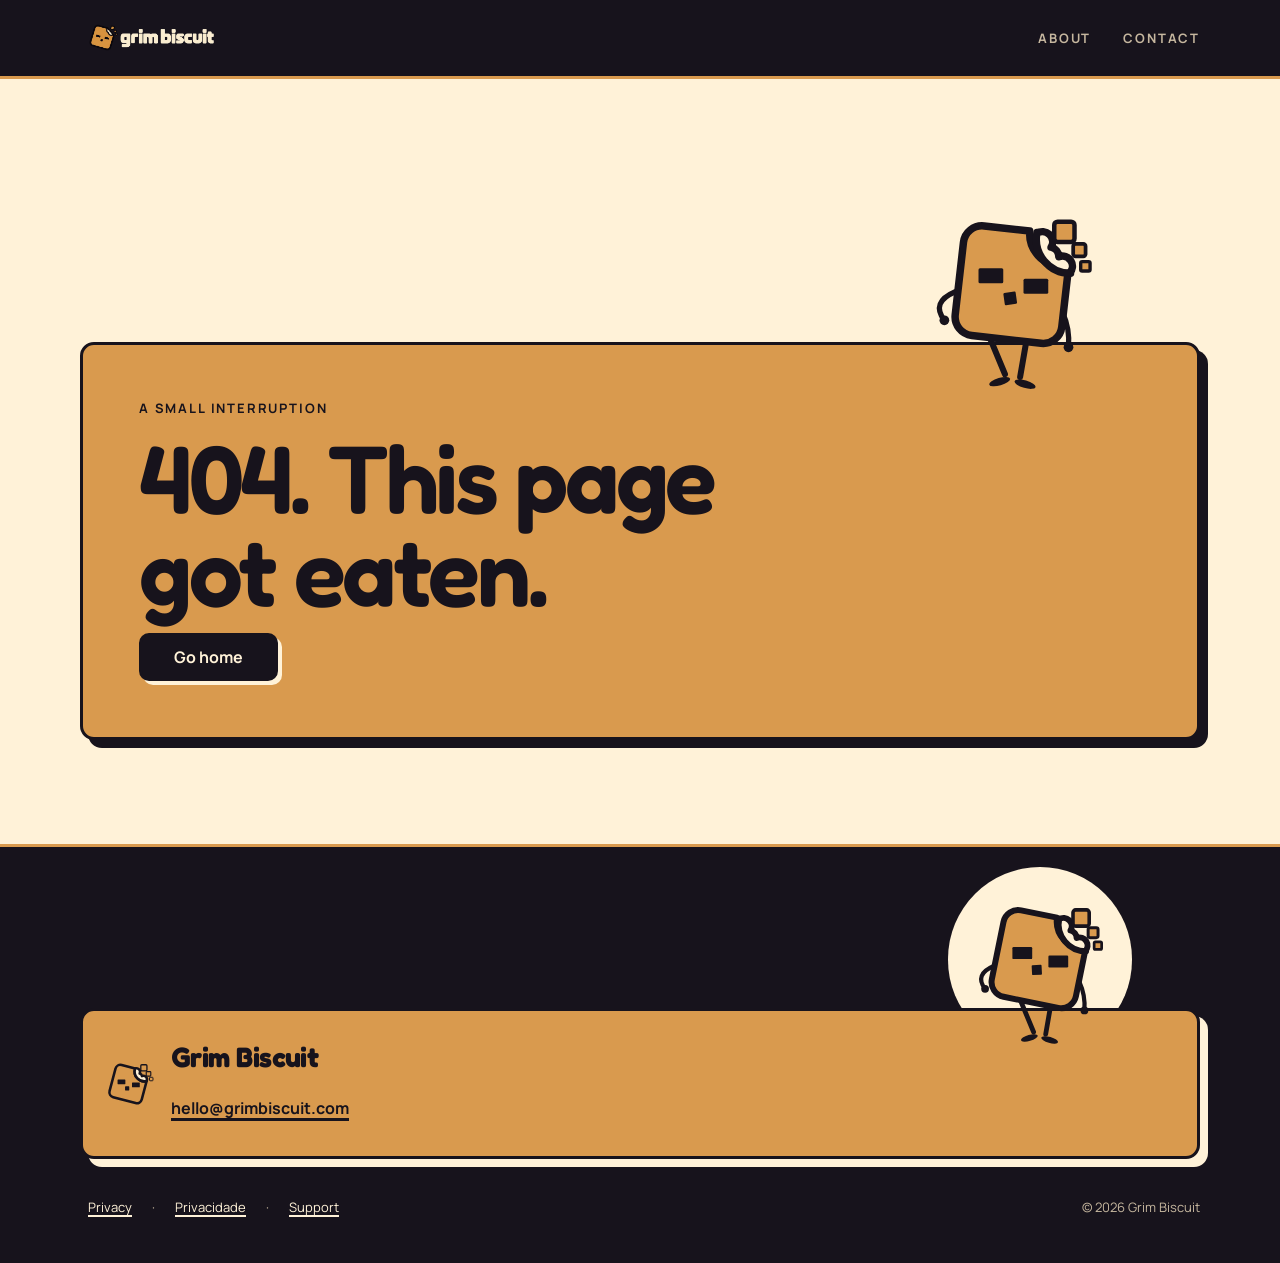
==== commit 03d1d6d1: "Publica site Grim Biscuit" ====
--- a/404/index.html
+++ b/404/index.html
@@ -1,2 +1,2 @@
-<!DOCTYPE html><html lang="en" class="display_fb883786-module__F76nvG__variable body_460a41cd-module__pSrDgW__variable"><head><meta charSet="utf-8"/><meta name="viewport" content="width=device-width, initial-scale=1"/><link rel="preload" as="image" href="/brand/logo-wordmark.webp"/><link rel="stylesheet" href="/_next/static/chunks/3dsjnv6c_3pm8.css" data-precedence="next"/><link rel="stylesheet" href="/_next/static/chunks/3wn7ionl48ou2.css" data-precedence="next"/><link rel="preload" as="script" fetchPriority="low" href="/_next/static/chunks/3s6nzrbk-8mnv.js"/><script src="/_next/static/chunks/19mx3mg6lkumu.js" async=""></script><script src="/_next/static/chunks/3kmozkq6tgqnz.js" async=""></script><script src="/_next/static/chunks/344n2zhqbh4pn.js" async=""></script><script src="/_next/static/chunks/turbopack-0ol8c8yjy8j3w.js" async=""></script><script src="/_next/static/chunks/0h2qsuyze9ds1.js" async=""></script><script src="/_next/static/chunks/0tefsao1e5sy5.js" async=""></script><script src="/_next/static/chunks/1v02ctvc_kb3v.js" async=""></script><script src="/_next/static/chunks/1h_f3yjgb6d45.js" async=""></script><meta name="robots" content="noindex"/><title>Grim Biscuit — Odd games. Straight face.</title><meta name="description" content="Grim Biscuit is an independent game studio making unusual games with a bite."/><link rel="manifest" href="/site.webmanifest"/><link rel="canonical" href="https://grimbiscuit.com/"/><meta property="og:title" content="Grim Biscuit — Odd games. Straight face."/><meta property="og:description" content="Grim Biscuit is an independent game studio making unusual games with a bite."/><meta property="og:url" content="https://grimbiscuit.com/"/><meta property="og:site_name" content="Grim Biscuit"/><meta property="og:image" content="https://grimbiscuit.com/brand/og-cover.png"/><meta property="og:image:width" content="1200"/><meta property="og:image:height" content="630"/><meta property="og:image:alt" content="Grim Biscuit"/><meta property="og:type" content="website"/><meta name="twitter:card" content="summary_large_image"/><meta name="twitter:title" content="Grim Biscuit — Odd games. Straight face."/><meta name="twitter:description" content="Grim Biscuit is an independent game studio making unusual games with a bite."/><meta name="twitter:image" content="https://grimbiscuit.com/brand/og-cover.png"/><link rel="icon" href="/favicon.ico"/><link rel="icon" href="/icons/icon-32.png" type="image/png" sizes="32x32"/><link rel="icon" href="/icons/icon-192.png" type="image/png" sizes="192x192"/><link rel="apple-touch-icon" href="/apple-touch-icon.png" sizes="180x180" type="image/png"/><meta name="next-size-adjust" content=""/><script src="/_next/static/chunks/0cz1d0mv5g_q7.js" noModule=""></script></head><body><div hidden=""><!--$--><!--/$--></div><a class="skip-link" href="#main">Skip to content</a><header class="site-header"><div class="site-header__inner container"><a class="site-header__brand" aria-label="Grim Biscuit" href="/"><span class="brand-mark site-header__mark" data-brand-mark="true"><div class="GrimMascot-module__C0FOjG__wrap GrimMascot-module__C0FOjG__mark" data-mascot-state="idle"><svg viewBox="60 92 548 480" class="GrimMascot-module__C0FOjG__svg GrimMascot-module__C0FOjG__back" data-grim-mascot="true" data-mascot-part="back" role="presentation" aria-hidden="true"><g><g id="mascot-body"><g transform="translate(307 332) rotate(14.8)"><path d="M 26.2,-190 A 112 112 0 0 0 190,-84.8 L 190,132 A 58 58 0 0 1 132,190 L -132,190 A 58 58 0 0 1 -190,132 L -190,-132 A 58 58 0 0 1 -132,-190 Z" fill="#D99A4E" stroke="#17131C" stroke-width="29" stroke-linejoin="round"/></g><rect x="266" y="358" width="48" height="48" rx="5" fill="#17131C"/></g><g id="mascot-bite-filling"><g transform="translate(307 332) rotate(14.8)"><path d="M 26.2,-190 A 112 112 0 0 0 190,-84.8 A 112 112 0 0 1 188.3,-83.9 A 40 40 0 0 0 125.1,-126.2 A 40 40 0 0 0 90.8,-148.2 A 40 40 0 0 0 26.1,-188.1 A 112 112 0 0 1 26.2,-190 Z" fill="#FFF2D8" stroke="#17131C" stroke-width="29" stroke-linejoin="round"/></g></g><g id="mascot-eye-left"><g transform="translate(225 308)"><rect x="-44.5" y="-27" width="89" height="54" rx="5" fill="#17131C"/></g></g><g id="mascot-eye-right"><g transform="translate(390 343)"><rect x="-44.5" y="-27" width="89" height="54" rx="5" fill="#17131C"/></g></g><g id="mascot-crumb-1"><rect x="446" y="112" width="70" height="70" rx="12" fill="#D99A4E" stroke="#17131C" stroke-width="15"/></g><g id="mascot-crumb-2"><rect x="508" y="190" width="52" height="52" rx="9" fill="#D99A4E" stroke="#17131C" stroke-width="13"/></g><g id="mascot-crumb-3"><rect x="545" y="255" width="40" height="40" rx="7" fill="#D99A4E" stroke="#17131C" stroke-width="11"/></g></g></svg></div></span><img alt="Grim Biscuit" loading="eager" width="1086" height="362" decoding="async" data-nimg="1" class="site-header__wordmark" style="color:transparent" src="/brand/logo-wordmark.webp"/></a><nav class="site-nav site-nav--desktop" aria-label="Primary navigation"><a href="/#games">Games</a><a href="/#about">About</a><a href="/#contact">Contact</a></nav><button class="menu-toggle" type="button" aria-expanded="false" aria-controls="mobile-navigation" aria-label="Open navigation menu"><span aria-hidden="true"></span><span aria-hidden="true"></span><span aria-hidden="true"></span></button><nav id="mobile-navigation" class="site-nav site-nav--mobile" aria-label="Mobile navigation" aria-hidden="true"><a tabindex="-1" href="/#games">Games</a><a tabindex="-1" href="/#about">About</a><a tabindex="-1" href="/#contact">Contact</a><a class="btn btn-primary" tabindex="-1" href="/#games">See our games</a><a class="site-nav__mail" href="mailto:hello@grimbiscuit.com" tabindex="-1">hello@grimbiscuit.com</a></nav></div></header><div class="scroll-progress" aria-hidden="true"><div class="scroll-progress__bar"></div></div><main id="main"><div class="route-transition"><!--$?--><template id="B:0"></template><div class="loading-screen" role="status" aria-label="Loading"><span class="brand-mark loading-screen__mark" data-brand-mark="true"><div class="GrimMascot-module__C0FOjG__wrap GrimMascot-module__C0FOjG__mark" data-mascot-state="loading"><svg viewBox="60 92 548 480" class="GrimMascot-module__C0FOjG__svg GrimMascot-module__C0FOjG__back" data-grim-mascot="true" data-mascot-part="back" role="presentation" aria-hidden="true"><g><g id="mascot-body"><g transform="translate(307 332) rotate(14.8)"><path d="M 26.2,-190 A 112 112 0 0 0 190,-84.8 L 190,132 A 58 58 0 0 1 132,190 L -132,190 A 58 58 0 0 1 -190,132 L -190,-132 A 58 58 0 0 1 -132,-190 Z" fill="#D99A4E" stroke="#17131C" stroke-width="29" stroke-linejoin="round"/></g><rect x="266" y="358" width="48" height="48" rx="5" fill="#17131C"/></g><g id="mascot-bite-filling"><g transform="translate(307 332) rotate(14.8)"><path d="M 26.2,-190 A 112 112 0 0 0 190,-84.8 A 112 112 0 0 1 188.3,-83.9 A 40 40 0 0 0 125.1,-126.2 A 40 40 0 0 0 90.8,-148.2 A 40 40 0 0 0 26.1,-188.1 A 112 112 0 0 1 26.2,-190 Z" fill="#FFF2D8" stroke="#17131C" stroke-width="29" stroke-linejoin="round"/></g></g><g id="mascot-eye-left"><g transform="translate(225 308)"><rect x="-44.5" y="-27" width="89" height="54" rx="5" fill="#17131C"/></g></g><g id="mascot-eye-right"><g transform="translate(390 343)"><rect x="-44.5" y="-27" width="89" height="54" rx="5" fill="#17131C"/></g></g><g id="mascot-crumb-1"><rect x="446" y="112" width="70" height="70" rx="12" fill="#D99A4E" stroke="#17131C" stroke-width="15"/></g><g id="mascot-crumb-2"><rect x="508" y="190" width="52" height="52" rx="9" fill="#D99A4E" stroke="#17131C" stroke-width="13"/></g><g id="mascot-crumb-3"><rect x="545" y="255" width="40" height="40" rx="7" fill="#D99A4E" stroke="#17131C" stroke-width="11"/></g></g></svg></div></span></div><!--/$--></div></main><footer class="site-footer" data-scene="sit"><div class="site-footer__inner container"><div class="sit" style="--m-body-bottom:0.6953125" data-sit="true" data-kicking="false"><span class="moon sit__moon" aria-hidden="true"></span><div class="sit__mascot" aria-hidden="true"><div class="GrimMascot-module__C0FOjG__wrap" data-mascot-state="idle"><svg viewBox="0 0 640 640" class="GrimMascot-module__C0FOjG__svg GrimMascot-module__C0FOjG__back" data-grim-mascot="true" data-mascot-part="back" role="presentation" aria-hidden="true"><g><g id="mascot-leg-left" transform="rotate(-16 255 405)"><path d="M 255,405 L 268,518" fill="none" stroke="#17131C" stroke-width="16" stroke-linecap="round"/><ellipse cx="249" cy="533" rx="29" ry="10" fill="#17131C"/></g><g id="mascot-leg-right" transform="rotate(16 355 425)"><path d="M 355,425 L 365,518" fill="none" stroke="#17131C" stroke-width="16" stroke-linecap="round"/><ellipse cx="383" cy="533" rx="29" ry="10" fill="#17131C"/></g><g id="mascot-arm-left"><path d="M 166,290 Q 100,318 137,366" fill="none" stroke="#17131C" stroke-width="14" stroke-linecap="round"/><circle cx="137" cy="366" r="13" fill="#17131C"/></g><g id="mascot-arm-right"><path d="M 452,345 Q 472,388 468,438" fill="none" stroke="#17131C" stroke-width="14" stroke-linecap="round"/><circle cx="468" cy="438" r="13" fill="#17131C"/></g><g id="mascot-body" transform="rotate(-3 319 267)"><g transform="translate(319 267) rotate(14.5)"><path d="M 29.1,-147 A 91 91 0 0 0 143,-64 L 143,97 A 50 50 0 0 1 93,147 L -93,147 A 50 50 0 0 1 -143,97 L -143,-97 A 50 50 0 0 1 -93,-147 Z" fill="#D99A4E" stroke="#17131C" stroke-width="20" stroke-linejoin="round"/></g><rect x="291" y="286" width="33" height="33" rx="3" fill="#17131C"/></g><g id="mascot-bite-filling"><g transform="translate(319 267) rotate(14.5)"><path d="M 29.1,-147 A 91 91 0 0 0 143,-64 A 91 91 0 0 1 140.2,-63.3 A 27 27 0 0 0 101.6,-99.2 A 27 27 0 0 0 75.4,-118.4 A 27 27 0 0 0 29.3,-144.2 A 91 91 0 0 1 29.1,-147 Z" fill="#FFF2D8" stroke="#17131C" stroke-width="20" stroke-linejoin="round"/></g></g><g id="mascot-eye-left"><g transform="translate(261 247)"><rect x="-33" y="-20" width="66" height="40" rx="4" fill="#17131C"/></g></g><g id="mascot-eye-right"><g transform="translate(381 275)"><rect x="-33" y="-20" width="66" height="40" rx="4" fill="#17131C"/></g></g><g id="mascot-crumb-1"><rect x="430" y="103" width="54" height="54" rx="9" fill="#D99A4E" stroke="#17131C" stroke-width="12"/></g><g id="mascot-crumb-2"><rect x="480.5" y="162.5" width="33" height="33" rx="6" fill="#D99A4E" stroke="#17131C" stroke-width="10"/></g><g id="mascot-crumb-3"><rect x="500.5" y="209.5" width="25" height="25" rx="4" fill="#D99A4E" stroke="#17131C" stroke-width="9"/></g></g></svg></div></div><div class="sit__panel" data-footer-panel="true"><a class="site-footer__mark" aria-label="Grim Biscuit" href="/"><span class="brand-mark" data-brand-mark="true"><div class="GrimMascot-module__C0FOjG__wrap GrimMascot-module__C0FOjG__mark" data-mascot-state="idle"><svg viewBox="60 92 548 480" class="GrimMascot-module__C0FOjG__svg GrimMascot-module__C0FOjG__back" data-grim-mascot="true" data-mascot-part="back" role="presentation" aria-hidden="true"><g><g id="mascot-body"><g transform="translate(307 332) rotate(14.8)"><path d="M 26.2,-190 A 112 112 0 0 0 190,-84.8 L 190,132 A 58 58 0 0 1 132,190 L -132,190 A 58 58 0 0 1 -190,132 L -190,-132 A 58 58 0 0 1 -132,-190 Z" fill="#D99A4E" stroke="#17131C" stroke-width="29" stroke-linejoin="round"/></g><rect x="266" y="358" width="48" height="48" rx="5" fill="#17131C"/></g><g id="mascot-bite-filling"><g transform="translate(307 332) rotate(14.8)"><path d="M 26.2,-190 A 112 112 0 0 0 190,-84.8 A 112 112 0 0 1 188.3,-83.9 A 40 40 0 0 0 125.1,-126.2 A 40 40 0 0 0 90.8,-148.2 A 40 40 0 0 0 26.1,-188.1 A 112 112 0 0 1 26.2,-190 Z" fill="#FFF2D8" stroke="#17131C" stroke-width="29" stroke-linejoin="round"/></g></g><g id="mascot-eye-left"><g transform="translate(225 308)"><rect x="-44.5" y="-27" width="89" height="54" rx="5" fill="#17131C"/></g></g><g id="mascot-eye-right"><g transform="translate(390 343)"><rect x="-44.5" y="-27" width="89" height="54" rx="5" fill="#17131C"/></g></g><g id="mascot-crumb-1"><rect x="446" y="112" width="70" height="70" rx="12" fill="#D99A4E" stroke="#17131C" stroke-width="15"/></g><g id="mascot-crumb-2"><rect x="508" y="190" width="52" height="52" rx="9" fill="#D99A4E" stroke="#17131C" stroke-width="13"/></g><g id="mascot-crumb-3"><rect x="545" y="255" width="40" height="40" rx="7" fill="#D99A4E" stroke="#17131C" stroke-width="11"/></g></g></svg></div></span></a><div class="site-footer__copy"><p class="site-footer__name">Grim Biscuit</p><a class="site-footer__mail" href="mailto:hello@grimbiscuit.com" data-footer-mail="true">hello@grimbiscuit.com</a></div></div></div><div class="site-footer__meta"><p class="site-footer__legal"><a href="/privacy/">Privacy</a><span aria-hidden="true">·</span><a href="/privacidade/">Privacidade</a><span aria-hidden="true">·</span><a href="/support/">Support</a></p><p class="site-footer__copyright">© <!-- -->2026<!-- --> <!-- -->Grim Biscuit</p></div></div></footer><noscript><style>[hidden]{display:block !important}</style></noscript><script type="application/ld+json">{"@context":"https://schema.org","@type":"Organization","name":"Grim Biscuit","url":"https://grimbiscuit.com","logo":"https://grimbiscuit.com/brand/logo-mark.webp","email":"hello@grimbiscuit.com"}</script><script>requestAnimationFrame(function(){$RT=performance.now()});</script><script src="/_next/static/chunks/3s6nzrbk-8mnv.js" id="_R_" async=""></script><div hidden id="S:0"><section class="not-found" aria-labelledby="not-found-title" data-scene="fall"><div class="container not-found__inner"><div class="fall" style="--m-body-bottom:0.6953125" data-fall="true" data-lifted="false"><div class="fall__mascot" aria-hidden="true"><div class="GrimMascot-module__C0FOjG__wrap" data-mascot-state="error"><svg viewBox="0 0 640 640" class="GrimMascot-module__C0FOjG__svg GrimMascot-module__C0FOjG__back" data-grim-mascot="true" data-mascot-part="back" role="presentation" aria-hidden="true"><g><g id="mascot-leg-left" transform="rotate(-16 255 405)"><path d="M 255,405 L 268,518" fill="none" stroke="#17131C" stroke-width="16" stroke-linecap="round"/><ellipse cx="249" cy="533" rx="29" ry="10" fill="#17131C"/></g><g id="mascot-leg-right" transform="rotate(16 355 425)"><path d="M 355,425 L 365,518" fill="none" stroke="#17131C" stroke-width="16" stroke-linecap="round"/><ellipse cx="383" cy="533" rx="29" ry="10" fill="#17131C"/></g><g id="mascot-arm-left"><path d="M 166,290 Q 100,318 137,366" fill="none" stroke="#17131C" stroke-width="14" stroke-linecap="round"/><circle cx="137" cy="366" r="13" fill="#17131C"/></g><g id="mascot-arm-right"><path d="M 452,345 Q 472,388 468,438" fill="none" stroke="#17131C" stroke-width="14" stroke-linecap="round"/><circle cx="468" cy="438" r="13" fill="#17131C"/></g><g id="mascot-body" transform="rotate(-3 319 267)"><g transform="translate(319 267) rotate(14.5)"><path d="M 29.1,-147 A 91 91 0 0 0 143,-64 L 143,97 A 50 50 0 0 1 93,147 L -93,147 A 50 50 0 0 1 -143,97 L -143,-97 A 50 50 0 0 1 -93,-147 Z" fill="#D99A4E" stroke="#17131C" stroke-width="20" stroke-linejoin="round"/></g><rect x="291" y="286" width="33" height="33" rx="3" fill="#17131C"/></g><g id="mascot-bite-filling"><g transform="translate(319 267) rotate(14.5)"><path d="M 29.1,-147 A 91 91 0 0 0 143,-64 A 91 91 0 0 1 140.2,-63.3 A 27 27 0 0 0 101.6,-99.2 A 27 27 0 0 0 75.4,-118.4 A 27 27 0 0 0 29.3,-144.2 A 91 91 0 0 1 29.1,-147 Z" fill="#FFF2D8" stroke="#17131C" stroke-width="20" stroke-linejoin="round"/></g></g><g id="mascot-eye-left"><g transform="translate(261 247)"><rect x="-33" y="-20" width="66" height="40" rx="4" fill="#17131C"/></g></g><g id="mascot-eye-right"><g transform="translate(381 275)"><rect x="-33" y="-20" width="66" height="40" rx="4" fill="#17131C"/></g></g><g id="mascot-crumb-1"><rect x="430" y="103" width="54" height="54" rx="9" fill="#D99A4E" stroke="#17131C" stroke-width="12"/></g><g id="mascot-crumb-2"><rect x="480.5" y="162.5" width="33" height="33" rx="6" fill="#D99A4E" stroke="#17131C" stroke-width="10"/></g><g id="mascot-crumb-3"><rect x="500.5" y="209.5" width="25" height="25" rx="4" fill="#D99A4E" stroke="#17131C" stroke-width="9"/></g></g></svg></div></div><div class="fall__slab"><p class="eyebrow">A small interruption</p><h1 id="not-found-title">404. This page got eaten.</h1><a class="btn btn-primary not-found__home" href="/">Go home</a></div></div></div></section><!--$--><!--/$--></div><script>$RB=[];$RV=function(a){$RT=performance.now();for(var b=0;b<a.length;b+=2){var c=a[b],e=a[b+1];null!==e.parentNode&&e.parentNode.removeChild(e);var f=c.parentNode;if(f){var g=c.previousSibling,h=0;do{if(c&&8===c.nodeType){var d=c.data;if("/$"===d||"/&"===d)if(0===h)break;else h--;else"$"!==d&&"$?"!==d&&"$~"!==d&&"$!"!==d&&"&"!==d||h++}d=c.nextSibling;f.removeChild(c);c=d}while(c);for(;e.firstChild;)f.insertBefore(e.firstChild,c);g.data="$";g._reactRetry&&requestAnimationFrame(g._reactRetry)}}a.length=0};
-$RC=function(a,b){if(b=document.getElementById(b))(a=document.getElementById(a))?(a.previousSibling.data="$~",$RB.push(a,b),2===$RB.length&&("number"!==typeof $RT?requestAnimationFrame($RV.bind(null,$RB)):(a=performance.now(),setTimeout($RV.bind(null,$RB),2300>a&&2E3<a?2300-a:$RT+300-a)))):b.parentNode.removeChild(b)};$RC("B:0","S:0")</script><script>(self.__next_f=self.__next_f||[]).push([0])</script><script>self.__next_f.push([1,"1:I[39756,[\"/_next/static/chunks/0h2qsuyze9ds1.js\",\"/_next/static/chunks/0tefsao1e5sy5.js\",\"/_next/static/chunks/1v02ctvc_kb3v.js\"],\"LoadingBoundaryProvider\"]\n2:I[46508,[\"/_next/static/chunks/0h2qsuyze9ds1.js\",\"/_next/static/chunks/0tefsao1e5sy5.js\",\"/_next/static/chunks/1v02ctvc_kb3v.js\"],\"BrandMark\"]\n3:\"$Sreact.fragment\"\n4:I[36852,[\"/_next/static/chunks/0h2qsuyze9ds1.js\",\"/_next/static/chunks/0tefsao1e5sy5.js\",\"/_next/static/chunks/1v02ctvc_kb3v.js\"],\"SiteHeader\"]\n5:I[46083,[\"/_next/static/chunks/0h2qsuyze9ds1.js\",\"/_next/static/chunks/0tefsao1e5sy5.js\",\"/_next/static/chunks/1v02ctvc_kb3v.js\"],\"ScrollProgress\"]\n6:I[76902,[\"/_next/static/chunks/0h2qsuyze9ds1.js\",\"/_next/static/chunks/0tefsao1e5sy5.js\",\"/_next/static/chunks/1v02ctvc_kb3v.js\"],\"RouteTransition\"]\n7:I[39756,[\"/_next/static/chunks/0h2qsuyze9ds1.js\",\"/_next/static/chunks/0tefsao1e5sy5.js\",\"/_next/static/chunks/1v02ctvc_kb3v.js\"],\"default\"]\n8:I[37457,[\"/_next/static/chunks/0h2qsuyze9ds1.js\",\"/_next/static/chunks/0tefsao1e5sy5.js\",\"/_next/static/chunks/1v02ctvc_kb3v.js\"],\"default\"]\n9:I[29800,[\"/_next/static/chunks/0h2qsuyze9ds1.js\",\"/_next/static/chunks/0tefsao1e5sy5.js\",\"/_next/static/chunks/1v02ctvc_kb3v.js\",\"/_next/static/chunks/1h_f3yjgb6d45.js\"],\"NotFoundScene\"]\na:I[8745,[\"/_next/static/chunks/0h2qsuyze9ds1.js\",\"/_next/static/chunks/0tefsao1e5sy5.js\",\"/_next/static/chunks/1v02ctvc_kb3v.js\"],\"SiteFooter\"]\nc:I[97367,[\"/_next/static/chunks/0h2qsuyze9ds1.js\",\"/_next/static/chunks/0tefsao1e5sy5.js\",\"/_next/static/chunks/1v02ctvc_kb3v.js\"],\"OutletBoundary\"]\nd:\"$Sreact.suspense\"\n10:I[97367,[\"/_next/static/chunks/0h2qsuyze9ds1.js\",\"/_next/static/chunks/0tefsao1e5sy5.js\",\"/_next/static/chunks/1v02ctvc_kb3v.js\"],\"ViewportBoundary\"]\n12:I[97367,[\"/_next/static/chunks/0h2qsuyze9ds1.js\",\"/_next/static/chunks/0tefsao1e5sy5.js\",\"/_next/static/chunks/1v02ctvc_kb3v.js\"],\"MetadataBoundary\"]\n14:I[68027,[\"/_next/static/chunks/0h2qsuyze9ds1.js\",\"/_next/static/chunks/0tefsao1e5sy5.js\",\"/_next/static/chunks/1v02ctvc_kb3v.js\"],\"default\",1]\n:HL[\"/_next/static/chunks/3dsjnv6c_3pm8.css\",\"style\"]\n:HL[\"/_next/static/chunks/3wn7ionl48ou2.css\",\"style\"]\nb:[\"$\",\"style\",null,{\"children\":\"[hidden]{display:block !important}\"}]\nf:X\n0:{\"P\":null,\"c\":[\"\",\"_not-found\",\"\"],\"q\":\"\",\"i\":false,\"f\":[[[\"\",{\"children\":[\"/_not-found\",{\"children\":[\"__PAGE__\",{},\"$undefined\",\"$undefined\",4608]},\"$undefined\",\"$undefined\",4608]},\"$undefined\",\"$undefined\",4628],[[\"$\",\"$L1\",null,{\"loading\":[[\"$\",\"div\",\"l\",{\"className\":\"loading-screen\",\"role\":\"status\",\"aria-label\":\"Loading\",\"children\":[\"$\",\"$L2\",null,{\"className\":\"loading-screen__mark\",\"loading\":true}]}],[],null],\"children\":[\"$\",\"$3\",\"c\",{\"children\":[[[\"$\",\"link\",\"0\",{\"rel\":\"stylesheet\",\"href\":\"/_next/static/chunks/3dsjnv6c_3pm8.css\",\"precedence\":\"next\",\"crossOrigin\":\"$undefined\",\"nonce\":\"$undefined\"}],[\"$\",\"link\",\"1\",{\"rel\":\"stylesheet\",\"href\":\"/_next/static/chunks/3wn7ionl48ou2.css\",\"precedence\":\"next\",\"crossOrigin\":\"$undefined\",\"nonce\":\"$undefined\"}],[\"$\",\"script\",\"script-0\",{\"src\":\"/_next/static/chunks/0h2qsuyze9ds1.js\",\"async\":true,\"nonce\":\"$undefined\"}],[\"$\",\"script\",\"script-1\",{\"src\":\"/_next/static/chunks/0tefsao1e5sy5.js\",\"async\":true,\"nonce\":\"$undefined\"}],[\"$\",\"script\",\"script-2\",{\"src\":\"/_next/static/chunks/1v02ctvc_kb3v.js\",\"async\":true,\"nonce\":\"$undefined\"}]],[\"$\",\"html\",null,{\"lang\":\"en\",\"className\":\"display_fb883786-module__F76nvG__variable body_460a41cd-module__pSrDgW__variable\",\"children\":[\"$\",\"body\",null,{\"children\":[[\"$\",\"a\",null,{\"className\":\"skip-link\",\"href\":\"#main\",\"children\":\"Skip to content\"}],[\"$\",\"$L4\",null,{}],[\"$\",\"$L5\",null,{}],[\"$\",\"main\",null,{\"id\":\"main\",\"children\":[\"$\",\"$L6\",null,{\"children\":[\"$\",\"$L7\",null,{\"parallelRouterKey\":\"children\",\"error\":\"$undefined\",\"errorStyles\":\"$undefined\",\"errorScripts\":\"$undefined\",\"template\":[\"$\",\"$L8\",null,{}],\"templateStyles\":\"$undefined\",\"templateScripts\":\"$undefined\",\"notFound\":[[\"$\",\"$L9\",null,{}],[]],\"forbidden\":\"$undefined\",\"unauthorized\":\"$undefined\"}]}]}],[\"$\",\"$La\",null,{}],[\"$\",\"noscript\",null,{\"children\":\"$b\"}],[\"$\",\"script\",null,{\"type\":\"application/ld+json\",\"dangerouslySetInnerHTML\":{\"__html\":\"{\\\"@context\\\":\\\"https://schema.org\\\",\\\"@type\\\":\\\"Organization\\\",\\\"name\\\":\\\"Grim Biscuit\\\",\\\"url\\\":\\\"https://grimbiscuit.com\\\",\\\"logo\\\":\\\"https://grimbiscuit.com/brand/logo-mark.webp\\\",\\\"email\\\":\\\"hello@grimbiscuit.com\\\"}\"}}]]}]}]]}]}],{\"children\":[[\"$\",\"$3\",\"c\",{\"children\":[null,[\"$\",\"$L7\",null,{\"parallelRouterKey\":\"children\",\"error\":\"$undefined\",\"errorStyles\":\"$undefined\",\"errorScripts\":\"$undefined\",\"template\":[\"$\",\"$L8\",null,{}],\"templateStyles\":\"$undefined\",\"templateScripts\":\"$undefined\",\"notFound\":\"$undefined\",\"forbidden\":\"$undefined\",\"unauthorized\":\"$undefined\"}]]}],{\"children\":[[\"$\",\"$3\",\"c\",{\"children\":[[\"$\",\"$L9\",null,{}],[[\"$\",\"script\",\"script-0\",{\"src\":\"/_next/static/chunks/1h_f3yjgb6d45.js\",\"async\":true,\"nonce\":\"$undefined\"}]],[\"$\",\"$Lc\",null,{\"children\":[\"$\",\"$d\",null,{\"name\":\"Next.MetadataOutlet\",\"children\":\"$@e\"}]}]]}],{},null,false,null]},null,false,\"$f\"]},null,false,null],[\"$\",\"$3\",\"h\",{\"children\":[[\"$\",\"meta\",null,{\"name\":\"robots\",\"content\":\"noindex\"}],[\"$\",\"$L10\",null,{\"children\":\"$L11\"}],[\"$\",\"div\",null,{\"hidden\":true,\"children\":[\"$\",\"$L12\",null,{\"children\":[\"$\",\"$d\",null,{\"name\":\"Next.Metadata\",\"children\":\"$L13\"}]}]}],[\"$\",\"meta\",null,{\"name\":\"next-size-adjust\",\"content\":\"\"}]]}],false]],\"m\":\"$undefined\",\"G\":[\"$14\",[[\"$\",\"link\",\"0\",{\"rel\":\"stylesheet\",\"href\":\"/_next/static/chunks/3dsjnv6c_3pm8.css\",\"precedence\":\"next\",\"crossOrigin\":\"$undefined\",\"nonce\":\"$undefined\"}],[\"$\",\"link\",\"1\",{\"rel\":\"stylesheet\",\"href\":\"/_next/static/chunks/3wn7ionl48ou2.css\",\"precedence\":\"next\",\"crossOrigin\":\"$undefined\",\"nonce\":\"$undefined\"}]]],\"S\":true,\"h\":null,\"r\":\"$undefined\",\"s\":\"$undefined\",\"a\":\"$undefined\",\"l\":\"$undefined\",\"p\":\"$undefined\",\"d\":\"$undefined\",\"b\":\"m-BVuZbMrq2L1M12WCI0V\"}\nf:C\n11:[[\"$\",\"meta\",\"0\",{\"charSet\":\"utf-8\"}],[\"$\",\"meta\",\"1\",{\"name\":\"viewport\",\"content\":\"width=device-width, initial-scale=1\"}]]\n15:I[27201,[\"/_next/static/chunks/0h2qsuyze9ds1.js\",\"/_next/static/chunks/0tefsao1e5sy5.js\",\"/_next/static/chunks/1v02ctvc_kb3v.js\"],\"IconMark\"]\ne:null\n13:[[\"$\",\"title\",\"0\",{\"children\":\"Grim Biscuit — Odd games. Straight face.\"}],[\"$\",\"meta\",\"1\",{\"name\":\"description\",\"content\":\"Grim Biscuit is an independent game studio making unusual games with a bite.\"}],[\"$\",\"link\",\"2\",{\"rel\":\"manifest\",\"href\":\"/site.webmanifest\",\"crossOrigin\":\"$undefined\"}],[\"$\",\"link\",\"3\",{\"rel\":\"canonical\",\"href\":\"https://grimbiscuit.com/\"}],[\"$\",\"meta\",\"4\",{\"property\":\"og:title\",\"content\":\"Grim Biscuit — Odd games. Straight face.\"}],[\"$\",\"meta\",\"5\",{\"property\":\"og:description\",\"content\":\"Grim Biscuit is an independent game studio making unusual games with a bite.\"}],[\"$\",\"meta\",\"6\",{\"property\":\"og:url\",\"content\":\"https://grimbiscuit.com/\"}],[\"$\",\"meta\",\"7\",{\"property\":\"og:site_name\",\"content\":\"Grim Biscuit\"}],[\"$\",\"meta\",\"8\",{\"property\":\"og:image\",\"content\":\"https://grimbiscuit.com/brand/og-cover.png\"}],[\"$\",\"meta\",\"9\",{\"property\":\"og:image:width\",\"content\":\"1200\"}],[\"$\",\"meta\",\"10\",{\"property\":\"og:image:height\",\"content\":\"630\"}],[\"$\",\"meta\",\"11\",{\"property\":\"og:image:alt\",\"content\":\"Grim Biscuit\"}],[\"$\",\"meta\",\"12\",{\"property\":\"og:type\",\"content\":\"website\"}],[\"$\",\"meta\",\"13\",{\"name\":\"twitter:card\",\"content\":\"summary_large_image\"}],[\"$\",\"meta\",\"14\",{\"name\":\"twitter:title\",\"content\":\"Grim Biscuit — Odd games. Straight face.\"}],[\"$\",\"meta\",\"15\",{\"name\":\"twitter:description\",\"content\":\"Grim Biscuit is an independent game studio making unusual games with a bite.\"}],[\"$\",\"meta\",\"16\",{\"name\":\"twitter:image\",\"content\":\"https://grimbiscuit.com/brand/og-cover.png\"}],[\"$\",\"link\",\"17\",{\"rel\":\"icon\",\"href\":\"/favicon.ico\"}],[\"$\",\"link\",\"18\",{\"rel\":\"icon\",\"href\":\"/icons/icon-32.png\",\"type\":\"image/png\",\"sizes\":\"32x32\"}],[\"$\",\"link\",\"19\",{\"rel\":\"icon\",\"href\":\"/icons/icon-192.png\",\"type\":\"image/png\",\"sizes\":\"192x192\"}],[\"$\",\"link\",\"20\",{\"rel\":\"apple-touch-icon\",\"href\":\"/apple-touch-icon.png\",\"sizes\":\"180x180\",\"type\":\"image/png\"}],[\"$\",\"$L15\",\"21\",{}]]\n"])</script></body></html>+<!DOCTYPE html><html lang="en" class="display_fb883786-module__F76nvG__variable body_460a41cd-module__pSrDgW__variable"><head><meta charSet="utf-8"/><meta name="viewport" content="width=device-width, initial-scale=1"/><link rel="preload" as="image" href="/brand/logo-wordmark.webp"/><link rel="stylesheet" href="/_next/static/chunks/3dsjnv6c_3pm8.css" data-precedence="next"/><link rel="stylesheet" href="/_next/static/chunks/34tfysfq8cwx8.css" data-precedence="next"/><link rel="preload" as="script" fetchPriority="low" href="/_next/static/chunks/3s6nzrbk-8mnv.js"/><script src="/_next/static/chunks/19mx3mg6lkumu.js" async=""></script><script src="/_next/static/chunks/3kmozkq6tgqnz.js" async=""></script><script src="/_next/static/chunks/344n2zhqbh4pn.js" async=""></script><script src="/_next/static/chunks/turbopack-0ol8c8yjy8j3w.js" async=""></script><script src="/_next/static/chunks/0h2qsuyze9ds1.js" async=""></script><script src="/_next/static/chunks/3m96vzd02iewo.js" async=""></script><script src="/_next/static/chunks/1aix9hscuo9b8.js" async=""></script><script src="/_next/static/chunks/1h_f3yjgb6d45.js" async=""></script><meta name="robots" content="noindex"/><title>Grim Biscuit — Odd games. Straight face.</title><meta name="description" content="Grim Biscuit is an independent game studio making unusual games with a bite."/><link rel="manifest" href="/site.webmanifest"/><link rel="canonical" href="https://grimbiscuit.com/"/><meta property="og:title" content="Grim Biscuit — Odd games. Straight face."/><meta property="og:description" content="Grim Biscuit is an independent game studio making unusual games with a bite."/><meta property="og:url" content="https://grimbiscuit.com/"/><meta property="og:site_name" content="Grim Biscuit"/><meta property="og:image" content="https://grimbiscuit.com/brand/og-cover.png"/><meta property="og:image:width" content="1200"/><meta property="og:image:height" content="630"/><meta property="og:image:alt" content="Grim Biscuit"/><meta property="og:type" content="website"/><meta name="twitter:card" content="summary_large_image"/><meta name="twitter:title" content="Grim Biscuit — Odd games. Straight face."/><meta name="twitter:description" content="Grim Biscuit is an independent game studio making unusual games with a bite."/><meta name="twitter:image" content="https://grimbiscuit.com/brand/og-cover.png"/><link rel="icon" href="/favicon.ico"/><link rel="icon" href="/icons/icon-32.png" type="image/png" sizes="32x32"/><link rel="icon" href="/icons/icon-192.png" type="image/png" sizes="192x192"/><link rel="apple-touch-icon" href="/apple-touch-icon.png" sizes="180x180" type="image/png"/><meta name="next-size-adjust" content=""/><script src="/_next/static/chunks/0cz1d0mv5g_q7.js" noModule=""></script></head><body><div hidden=""><!--$--><!--/$--></div><a class="skip-link" href="#main">Skip to content</a><header class="site-header"><div class="site-header__inner container"><a class="site-header__brand" aria-label="Grim Biscuit" href="/"><span class="brand-mark site-header__mark" data-brand-mark="true"><div class="GrimMascot-module__C0FOjG__wrap GrimMascot-module__C0FOjG__mark" data-mascot-state="idle"><svg viewBox="60 92 548 480" class="GrimMascot-module__C0FOjG__svg GrimMascot-module__C0FOjG__back" data-grim-mascot="true" data-mascot-part="back" role="presentation" aria-hidden="true"><g><g id="mascot-body"><g transform="translate(307 332) rotate(14.8)"><path d="M 26.2,-190 A 112 112 0 0 0 190,-84.8 L 190,132 A 58 58 0 0 1 132,190 L -132,190 A 58 58 0 0 1 -190,132 L -190,-132 A 58 58 0 0 1 -132,-190 Z" fill="#D99A4E" stroke="#17131C" stroke-width="29" stroke-linejoin="round"/></g><rect x="266" y="358" width="48" height="48" rx="5" fill="#17131C"/></g><g id="mascot-bite-filling"><g transform="translate(307 332) rotate(14.8)"><path d="M 26.2,-190 A 112 112 0 0 0 190,-84.8 A 112 112 0 0 1 188.3,-83.9 A 40 40 0 0 0 125.1,-126.2 A 40 40 0 0 0 90.8,-148.2 A 40 40 0 0 0 26.1,-188.1 A 112 112 0 0 1 26.2,-190 Z" fill="#FFF2D8" stroke="#17131C" stroke-width="29" stroke-linejoin="round"/></g></g><g id="mascot-eye-left"><g transform="translate(225 308)"><rect x="-44.5" y="-27" width="89" height="54" rx="5" fill="#17131C"/></g></g><g id="mascot-eye-right"><g transform="translate(390 343)"><rect x="-44.5" y="-27" width="89" height="54" rx="5" fill="#17131C"/></g></g><g id="mascot-crumb-1"><rect x="446" y="112" width="70" height="70" rx="12" fill="#D99A4E" stroke="#17131C" stroke-width="15"/></g><g id="mascot-crumb-2"><rect x="508" y="190" width="52" height="52" rx="9" fill="#D99A4E" stroke="#17131C" stroke-width="13"/></g><g id="mascot-crumb-3"><rect x="545" y="255" width="40" height="40" rx="7" fill="#D99A4E" stroke="#17131C" stroke-width="11"/></g></g></svg></div></span><img alt="Grim Biscuit" loading="eager" width="1086" height="362" decoding="async" data-nimg="1" class="site-header__wordmark" style="color:transparent" src="/brand/logo-wordmark.webp"/></a><nav class="site-nav site-nav--desktop" aria-label="Primary navigation"><a href="/#about">About</a><a href="/#contact">Contact</a></nav><button class="menu-toggle" type="button" aria-expanded="false" aria-controls="mobile-navigation" aria-label="Open navigation menu"><span aria-hidden="true"></span><span aria-hidden="true"></span><span aria-hidden="true"></span></button><nav id="mobile-navigation" class="site-nav site-nav--mobile" aria-label="Mobile navigation" aria-hidden="true"><a tabindex="-1" href="/#about">About</a><a tabindex="-1" href="/#contact">Contact</a><a class="btn btn-primary" tabindex="-1" href="/#contact">Get in touch</a><a class="site-nav__mail" href="mailto:hello@grimbiscuit.com" tabindex="-1">hello@grimbiscuit.com</a></nav></div></header><div class="scroll-progress" aria-hidden="true"><div class="scroll-progress__bar"></div></div><main id="main"><div class="route-transition"><!--$?--><template id="B:0"></template><div class="loading-screen" role="status" aria-label="Loading"><span class="brand-mark loading-screen__mark" data-brand-mark="true"><div class="GrimMascot-module__C0FOjG__wrap GrimMascot-module__C0FOjG__mark" data-mascot-state="loading"><svg viewBox="60 92 548 480" class="GrimMascot-module__C0FOjG__svg GrimMascot-module__C0FOjG__back" data-grim-mascot="true" data-mascot-part="back" role="presentation" aria-hidden="true"><g><g id="mascot-body"><g transform="translate(307 332) rotate(14.8)"><path d="M 26.2,-190 A 112 112 0 0 0 190,-84.8 L 190,132 A 58 58 0 0 1 132,190 L -132,190 A 58 58 0 0 1 -190,132 L -190,-132 A 58 58 0 0 1 -132,-190 Z" fill="#D99A4E" stroke="#17131C" stroke-width="29" stroke-linejoin="round"/></g><rect x="266" y="358" width="48" height="48" rx="5" fill="#17131C"/></g><g id="mascot-bite-filling"><g transform="translate(307 332) rotate(14.8)"><path d="M 26.2,-190 A 112 112 0 0 0 190,-84.8 A 112 112 0 0 1 188.3,-83.9 A 40 40 0 0 0 125.1,-126.2 A 40 40 0 0 0 90.8,-148.2 A 40 40 0 0 0 26.1,-188.1 A 112 112 0 0 1 26.2,-190 Z" fill="#FFF2D8" stroke="#17131C" stroke-width="29" stroke-linejoin="round"/></g></g><g id="mascot-eye-left"><g transform="translate(225 308)"><rect x="-44.5" y="-27" width="89" height="54" rx="5" fill="#17131C"/></g></g><g id="mascot-eye-right"><g transform="translate(390 343)"><rect x="-44.5" y="-27" width="89" height="54" rx="5" fill="#17131C"/></g></g><g id="mascot-crumb-1"><rect x="446" y="112" width="70" height="70" rx="12" fill="#D99A4E" stroke="#17131C" stroke-width="15"/></g><g id="mascot-crumb-2"><rect x="508" y="190" width="52" height="52" rx="9" fill="#D99A4E" stroke="#17131C" stroke-width="13"/></g><g id="mascot-crumb-3"><rect x="545" y="255" width="40" height="40" rx="7" fill="#D99A4E" stroke="#17131C" stroke-width="11"/></g></g></svg></div></span></div><!--/$--></div></main><footer class="site-footer" data-scene="sit"><div class="site-footer__inner container"><div class="sit" style="--m-body-bottom:0.6953125" data-sit="true" data-kicking="false"><span class="moon sit__moon" aria-hidden="true"></span><div class="sit__mascot" aria-hidden="true"><div class="GrimMascot-module__C0FOjG__wrap" data-mascot-state="idle"><svg viewBox="0 0 640 640" class="GrimMascot-module__C0FOjG__svg GrimMascot-module__C0FOjG__back" data-grim-mascot="true" data-mascot-part="back" role="presentation" aria-hidden="true"><g><g id="mascot-leg-left" transform="rotate(-16 255 405)"><path d="M 255,405 L 268,518" fill="none" stroke="#17131C" stroke-width="16" stroke-linecap="round"/><ellipse cx="249" cy="533" rx="29" ry="10" fill="#17131C"/></g><g id="mascot-leg-right" transform="rotate(16 355 425)"><path d="M 355,425 L 365,518" fill="none" stroke="#17131C" stroke-width="16" stroke-linecap="round"/><ellipse cx="383" cy="533" rx="29" ry="10" fill="#17131C"/></g><g id="mascot-arm-left"><path d="M 166,290 Q 100,318 137,366" fill="none" stroke="#17131C" stroke-width="14" stroke-linecap="round"/><circle cx="137" cy="366" r="13" fill="#17131C"/></g><g id="mascot-arm-right"><path d="M 452,345 Q 472,388 468,438" fill="none" stroke="#17131C" stroke-width="14" stroke-linecap="round"/><circle cx="468" cy="438" r="13" fill="#17131C"/></g><g id="mascot-body" transform="rotate(-3 319 267)"><g transform="translate(319 267) rotate(14.5)"><path d="M 29.1,-147 A 91 91 0 0 0 143,-64 L 143,97 A 50 50 0 0 1 93,147 L -93,147 A 50 50 0 0 1 -143,97 L -143,-97 A 50 50 0 0 1 -93,-147 Z" fill="#D99A4E" stroke="#17131C" stroke-width="20" stroke-linejoin="round"/></g><rect x="291" y="286" width="33" height="33" rx="3" fill="#17131C"/></g><g id="mascot-bite-filling"><g transform="translate(319 267) rotate(14.5)"><path d="M 29.1,-147 A 91 91 0 0 0 143,-64 A 91 91 0 0 1 140.2,-63.3 A 27 27 0 0 0 101.6,-99.2 A 27 27 0 0 0 75.4,-118.4 A 27 27 0 0 0 29.3,-144.2 A 91 91 0 0 1 29.1,-147 Z" fill="#FFF2D8" stroke="#17131C" stroke-width="20" stroke-linejoin="round"/></g></g><g id="mascot-eye-left"><g transform="translate(261 247)"><rect x="-33" y="-20" width="66" height="40" rx="4" fill="#17131C"/></g></g><g id="mascot-eye-right"><g transform="translate(381 275)"><rect x="-33" y="-20" width="66" height="40" rx="4" fill="#17131C"/></g></g><g id="mascot-crumb-1"><rect x="430" y="103" width="54" height="54" rx="9" fill="#D99A4E" stroke="#17131C" stroke-width="12"/></g><g id="mascot-crumb-2"><rect x="480.5" y="162.5" width="33" height="33" rx="6" fill="#D99A4E" stroke="#17131C" stroke-width="10"/></g><g id="mascot-crumb-3"><rect x="500.5" y="209.5" width="25" height="25" rx="4" fill="#D99A4E" stroke="#17131C" stroke-width="9"/></g></g></svg></div></div><div class="sit__panel" data-footer-panel="true"><a class="site-footer__mark" aria-label="Grim Biscuit" href="/"><span class="brand-mark" data-brand-mark="true"><div class="GrimMascot-module__C0FOjG__wrap GrimMascot-module__C0FOjG__mark" data-mascot-state="idle"><svg viewBox="60 92 548 480" class="GrimMascot-module__C0FOjG__svg GrimMascot-module__C0FOjG__back" data-grim-mascot="true" data-mascot-part="back" role="presentation" aria-hidden="true"><g><g id="mascot-body"><g transform="translate(307 332) rotate(14.8)"><path d="M 26.2,-190 A 112 112 0 0 0 190,-84.8 L 190,132 A 58 58 0 0 1 132,190 L -132,190 A 58 58 0 0 1 -190,132 L -190,-132 A 58 58 0 0 1 -132,-190 Z" fill="#D99A4E" stroke="#17131C" stroke-width="29" stroke-linejoin="round"/></g><rect x="266" y="358" width="48" height="48" rx="5" fill="#17131C"/></g><g id="mascot-bite-filling"><g transform="translate(307 332) rotate(14.8)"><path d="M 26.2,-190 A 112 112 0 0 0 190,-84.8 A 112 112 0 0 1 188.3,-83.9 A 40 40 0 0 0 125.1,-126.2 A 40 40 0 0 0 90.8,-148.2 A 40 40 0 0 0 26.1,-188.1 A 112 112 0 0 1 26.2,-190 Z" fill="#FFF2D8" stroke="#17131C" stroke-width="29" stroke-linejoin="round"/></g></g><g id="mascot-eye-left"><g transform="translate(225 308)"><rect x="-44.5" y="-27" width="89" height="54" rx="5" fill="#17131C"/></g></g><g id="mascot-eye-right"><g transform="translate(390 343)"><rect x="-44.5" y="-27" width="89" height="54" rx="5" fill="#17131C"/></g></g><g id="mascot-crumb-1"><rect x="446" y="112" width="70" height="70" rx="12" fill="#D99A4E" stroke="#17131C" stroke-width="15"/></g><g id="mascot-crumb-2"><rect x="508" y="190" width="52" height="52" rx="9" fill="#D99A4E" stroke="#17131C" stroke-width="13"/></g><g id="mascot-crumb-3"><rect x="545" y="255" width="40" height="40" rx="7" fill="#D99A4E" stroke="#17131C" stroke-width="11"/></g></g></svg></div></span></a><div class="site-footer__copy"><p class="site-footer__name">Grim Biscuit</p><a class="site-footer__mail" href="mailto:hello@grimbiscuit.com" data-footer-mail="true">hello@grimbiscuit.com</a></div></div></div><div class="site-footer__meta"><p class="site-footer__legal"><a href="/privacy/">Privacy</a><span aria-hidden="true">·</span><a href="/privacidade/">Privacidade</a><span aria-hidden="true">·</span><a href="/support/">Support</a></p><p class="site-footer__copyright">© <!-- -->2026<!-- --> <!-- -->Grim Biscuit</p></div></div></footer><noscript><style>[hidden]{display:block !important}</style></noscript><script type="application/ld+json">{"@context":"https://schema.org","@type":"Organization","name":"Grim Biscuit","url":"https://grimbiscuit.com","logo":"https://grimbiscuit.com/brand/logo-mark.webp","email":"hello@grimbiscuit.com"}</script><script>requestAnimationFrame(function(){$RT=performance.now()});</script><script src="/_next/static/chunks/3s6nzrbk-8mnv.js" id="_R_" async=""></script><div hidden id="S:0"><section class="not-found" aria-labelledby="not-found-title" data-scene="fall"><div class="container not-found__inner"><div class="fall" style="--m-body-bottom:0.6953125" data-fall="true" data-lifted="false"><div class="fall__mascot" aria-hidden="true"><div class="GrimMascot-module__C0FOjG__wrap" data-mascot-state="error"><svg viewBox="0 0 640 640" class="GrimMascot-module__C0FOjG__svg GrimMascot-module__C0FOjG__back" data-grim-mascot="true" data-mascot-part="back" role="presentation" aria-hidden="true"><g><g id="mascot-leg-left" transform="rotate(-16 255 405)"><path d="M 255,405 L 268,518" fill="none" stroke="#17131C" stroke-width="16" stroke-linecap="round"/><ellipse cx="249" cy="533" rx="29" ry="10" fill="#17131C"/></g><g id="mascot-leg-right" transform="rotate(16 355 425)"><path d="M 355,425 L 365,518" fill="none" stroke="#17131C" stroke-width="16" stroke-linecap="round"/><ellipse cx="383" cy="533" rx="29" ry="10" fill="#17131C"/></g><g id="mascot-arm-left"><path d="M 166,290 Q 100,318 137,366" fill="none" stroke="#17131C" stroke-width="14" stroke-linecap="round"/><circle cx="137" cy="366" r="13" fill="#17131C"/></g><g id="mascot-arm-right"><path d="M 452,345 Q 472,388 468,438" fill="none" stroke="#17131C" stroke-width="14" stroke-linecap="round"/><circle cx="468" cy="438" r="13" fill="#17131C"/></g><g id="mascot-body" transform="rotate(-3 319 267)"><g transform="translate(319 267) rotate(14.5)"><path d="M 29.1,-147 A 91 91 0 0 0 143,-64 L 143,97 A 50 50 0 0 1 93,147 L -93,147 A 50 50 0 0 1 -143,97 L -143,-97 A 50 50 0 0 1 -93,-147 Z" fill="#D99A4E" stroke="#17131C" stroke-width="20" stroke-linejoin="round"/></g><rect x="291" y="286" width="33" height="33" rx="3" fill="#17131C"/></g><g id="mascot-bite-filling"><g transform="translate(319 267) rotate(14.5)"><path d="M 29.1,-147 A 91 91 0 0 0 143,-64 A 91 91 0 0 1 140.2,-63.3 A 27 27 0 0 0 101.6,-99.2 A 27 27 0 0 0 75.4,-118.4 A 27 27 0 0 0 29.3,-144.2 A 91 91 0 0 1 29.1,-147 Z" fill="#FFF2D8" stroke="#17131C" stroke-width="20" stroke-linejoin="round"/></g></g><g id="mascot-eye-left"><g transform="translate(261 247)"><rect x="-33" y="-20" width="66" height="40" rx="4" fill="#17131C"/></g></g><g id="mascot-eye-right"><g transform="translate(381 275)"><rect x="-33" y="-20" width="66" height="40" rx="4" fill="#17131C"/></g></g><g id="mascot-crumb-1"><rect x="430" y="103" width="54" height="54" rx="9" fill="#D99A4E" stroke="#17131C" stroke-width="12"/></g><g id="mascot-crumb-2"><rect x="480.5" y="162.5" width="33" height="33" rx="6" fill="#D99A4E" stroke="#17131C" stroke-width="10"/></g><g id="mascot-crumb-3"><rect x="500.5" y="209.5" width="25" height="25" rx="4" fill="#D99A4E" stroke="#17131C" stroke-width="9"/></g></g></svg></div></div><div class="fall__slab"><p class="eyebrow">A small interruption</p><h1 id="not-found-title">404. This page got eaten.</h1><a class="btn btn-primary not-found__home" href="/">Go home</a></div></div></div></section><!--$--><!--/$--></div><script>$RB=[];$RV=function(a){$RT=performance.now();for(var b=0;b<a.length;b+=2){var c=a[b],e=a[b+1];null!==e.parentNode&&e.parentNode.removeChild(e);var f=c.parentNode;if(f){var g=c.previousSibling,h=0;do{if(c&&8===c.nodeType){var d=c.data;if("/$"===d||"/&"===d)if(0===h)break;else h--;else"$"!==d&&"$?"!==d&&"$~"!==d&&"$!"!==d&&"&"!==d||h++}d=c.nextSibling;f.removeChild(c);c=d}while(c);for(;e.firstChild;)f.insertBefore(e.firstChild,c);g.data="$";g._reactRetry&&requestAnimationFrame(g._reactRetry)}}a.length=0};
+$RC=function(a,b){if(b=document.getElementById(b))(a=document.getElementById(a))?(a.previousSibling.data="$~",$RB.push(a,b),2===$RB.length&&("number"!==typeof $RT?requestAnimationFrame($RV.bind(null,$RB)):(a=performance.now(),setTimeout($RV.bind(null,$RB),2300>a&&2E3<a?2300-a:$RT+300-a)))):b.parentNode.removeChild(b)};$RC("B:0","S:0")</script><script>(self.__next_f=self.__next_f||[]).push([0])</script><script>self.__next_f.push([1,"1:I[39756,[\"/_next/static/chunks/0h2qsuyze9ds1.js\",\"/_next/static/chunks/3m96vzd02iewo.js\",\"/_next/static/chunks/1aix9hscuo9b8.js\"],\"LoadingBoundaryProvider\"]\n2:I[46508,[\"/_next/static/chunks/0h2qsuyze9ds1.js\",\"/_next/static/chunks/3m96vzd02iewo.js\",\"/_next/static/chunks/1aix9hscuo9b8.js\"],\"BrandMark\"]\n3:\"$Sreact.fragment\"\n4:I[36852,[\"/_next/static/chunks/0h2qsuyze9ds1.js\",\"/_next/static/chunks/3m96vzd02iewo.js\",\"/_next/static/chunks/1aix9hscuo9b8.js\"],\"SiteHeader\"]\n5:I[46083,[\"/_next/static/chunks/0h2qsuyze9ds1.js\",\"/_next/static/chunks/3m96vzd02iewo.js\",\"/_next/static/chunks/1aix9hscuo9b8.js\"],\"ScrollProgress\"]\n6:I[76902,[\"/_next/static/chunks/0h2qsuyze9ds1.js\",\"/_next/static/chunks/3m96vzd02iewo.js\",\"/_next/static/chunks/1aix9hscuo9b8.js\"],\"RouteTransition\"]\n7:I[39756,[\"/_next/static/chunks/0h2qsuyze9ds1.js\",\"/_next/static/chunks/3m96vzd02iewo.js\",\"/_next/static/chunks/1aix9hscuo9b8.js\"],\"default\"]\n8:I[37457,[\"/_next/static/chunks/0h2qsuyze9ds1.js\",\"/_next/static/chunks/3m96vzd02iewo.js\",\"/_next/static/chunks/1aix9hscuo9b8.js\"],\"default\"]\n9:I[29800,[\"/_next/static/chunks/0h2qsuyze9ds1.js\",\"/_next/static/chunks/3m96vzd02iewo.js\",\"/_next/static/chunks/1aix9hscuo9b8.js\",\"/_next/static/chunks/1h_f3yjgb6d45.js\"],\"NotFoundScene\"]\na:I[8745,[\"/_next/static/chunks/0h2qsuyze9ds1.js\",\"/_next/static/chunks/3m96vzd02iewo.js\",\"/_next/static/chunks/1aix9hscuo9b8.js\"],\"SiteFooter\"]\nc:I[97367,[\"/_next/static/chunks/0h2qsuyze9ds1.js\",\"/_next/static/chunks/3m96vzd02iewo.js\",\"/_next/static/chunks/1aix9hscuo9b8.js\"],\"OutletBoundary\"]\nd:\"$Sreact.suspense\"\n10:I[97367,[\"/_next/static/chunks/0h2qsuyze9ds1.js\",\"/_next/static/chunks/3m96vzd02iewo.js\",\"/_next/static/chunks/1aix9hscuo9b8.js\"],\"ViewportBoundary\"]\n12:I[97367,[\"/_next/static/chunks/0h2qsuyze9ds1.js\",\"/_next/static/chunks/3m96vzd02iewo.js\",\"/_next/static/chunks/1aix9hscuo9b8.js\"],\"MetadataBoundary\"]\n14:I[68027,[\"/_next/static/chunks/0h2qsuyze9ds1.js\",\"/_next/static/chunks/3m96vzd02iewo.js\",\"/_next/static/chunks/1aix9hscuo9b8.js\"],\"default\",1]\n:HL[\"/_next/static/chunks/3dsjnv6c_3pm8.css\",\"style\"]\n:HL[\"/_next/static/chunks/34tfysfq8cwx8.css\",\"style\"]\nb:[\"$\",\"style\",null,{\"children\":\"[hidden]{display:block !important}\"}]\nf:X\n0:{\"P\":null,\"c\":[\"\",\"_not-found\",\"\"],\"q\":\"\",\"i\":false,\"f\":[[[\"\",{\"children\":[\"/_not-found\",{\"children\":[\"__PAGE__\",{},\"$undefined\",\"$undefined\",4608]},\"$undefined\",\"$undefined\",4608]},\"$undefined\",\"$undefined\",4628],[[\"$\",\"$L1\",null,{\"loading\":[[\"$\",\"div\",\"l\",{\"className\":\"loading-screen\",\"role\":\"status\",\"aria-label\":\"Loading\",\"children\":[\"$\",\"$L2\",null,{\"className\":\"loading-screen__mark\",\"loading\":true}]}],[],null],\"children\":[\"$\",\"$3\",\"c\",{\"children\":[[[\"$\",\"link\",\"0\",{\"rel\":\"stylesheet\",\"href\":\"/_next/static/chunks/3dsjnv6c_3pm8.css\",\"precedence\":\"next\",\"crossOrigin\":\"$undefined\",\"nonce\":\"$undefined\"}],[\"$\",\"link\",\"1\",{\"rel\":\"stylesheet\",\"href\":\"/_next/static/chunks/34tfysfq8cwx8.css\",\"precedence\":\"next\",\"crossOrigin\":\"$undefined\",\"nonce\":\"$undefined\"}],[\"$\",\"script\",\"script-0\",{\"src\":\"/_next/static/chunks/0h2qsuyze9ds1.js\",\"async\":true,\"nonce\":\"$undefined\"}],[\"$\",\"script\",\"script-1\",{\"src\":\"/_next/static/chunks/3m96vzd02iewo.js\",\"async\":true,\"nonce\":\"$undefined\"}],[\"$\",\"script\",\"script-2\",{\"src\":\"/_next/static/chunks/1aix9hscuo9b8.js\",\"async\":true,\"nonce\":\"$undefined\"}]],[\"$\",\"html\",null,{\"lang\":\"en\",\"className\":\"display_fb883786-module__F76nvG__variable body_460a41cd-module__pSrDgW__variable\",\"children\":[\"$\",\"body\",null,{\"children\":[[\"$\",\"a\",null,{\"className\":\"skip-link\",\"href\":\"#main\",\"children\":\"Skip to content\"}],[\"$\",\"$L4\",null,{}],[\"$\",\"$L5\",null,{}],[\"$\",\"main\",null,{\"id\":\"main\",\"children\":[\"$\",\"$L6\",null,{\"children\":[\"$\",\"$L7\",null,{\"parallelRouterKey\":\"children\",\"error\":\"$undefined\",\"errorStyles\":\"$undefined\",\"errorScripts\":\"$undefined\",\"template\":[\"$\",\"$L8\",null,{}],\"templateStyles\":\"$undefined\",\"templateScripts\":\"$undefined\",\"notFound\":[[\"$\",\"$L9\",null,{}],[]],\"forbidden\":\"$undefined\",\"unauthorized\":\"$undefined\"}]}]}],[\"$\",\"$La\",null,{}],[\"$\",\"noscript\",null,{\"children\":\"$b\"}],[\"$\",\"script\",null,{\"type\":\"application/ld+json\",\"dangerouslySetInnerHTML\":{\"__html\":\"{\\\"@context\\\":\\\"https://schema.org\\\",\\\"@type\\\":\\\"Organization\\\",\\\"name\\\":\\\"Grim Biscuit\\\",\\\"url\\\":\\\"https://grimbiscuit.com\\\",\\\"logo\\\":\\\"https://grimbiscuit.com/brand/logo-mark.webp\\\",\\\"email\\\":\\\"hello@grimbiscuit.com\\\"}\"}}]]}]}]]}]}],{\"children\":[[\"$\",\"$3\",\"c\",{\"children\":[null,[\"$\",\"$L7\",null,{\"parallelRouterKey\":\"children\",\"error\":\"$undefined\",\"errorStyles\":\"$undefined\",\"errorScripts\":\"$undefined\",\"template\":[\"$\",\"$L8\",null,{}],\"templateStyles\":\"$undefined\",\"templateScripts\":\"$undefined\",\"notFound\":\"$undefined\",\"forbidden\":\"$undefined\",\"unauthorized\":\"$undefined\"}]]}],{\"children\":[[\"$\",\"$3\",\"c\",{\"children\":[[\"$\",\"$L9\",null,{}],[[\"$\",\"script\",\"script-0\",{\"src\":\"/_next/static/chunks/1h_f3yjgb6d45.js\",\"async\":true,\"nonce\":\"$undefined\"}]],[\"$\",\"$Lc\",null,{\"children\":[\"$\",\"$d\",null,{\"name\":\"Next.MetadataOutlet\",\"children\":\"$@e\"}]}]]}],{},null,false,null]},null,false,\"$f\"]},null,false,null],[\"$\",\"$3\",\"h\",{\"children\":[[\"$\",\"meta\",null,{\"name\":\"robots\",\"content\":\"noindex\"}],[\"$\",\"$L10\",null,{\"children\":\"$L11\"}],[\"$\",\"div\",null,{\"hidden\":true,\"children\":[\"$\",\"$L12\",null,{\"children\":[\"$\",\"$d\",null,{\"name\":\"Next.Metadata\",\"children\":\"$L13\"}]}]}],[\"$\",\"meta\",null,{\"name\":\"next-size-adjust\",\"content\":\"\"}]]}],false]],\"m\":\"$undefined\",\"G\":[\"$14\",[[\"$\",\"link\",\"0\",{\"rel\":\"stylesheet\",\"href\":\"/_next/static/chunks/3dsjnv6c_3pm8.css\",\"precedence\":\"next\",\"crossOrigin\":\"$undefined\",\"nonce\":\"$undefined\"}],[\"$\",\"link\",\"1\",{\"rel\":\"stylesheet\",\"href\":\"/_next/static/chunks/34tfysfq8cwx8.css\",\"precedence\":\"next\",\"crossOrigin\":\"$undefined\",\"nonce\":\"$undefined\"}]]],\"S\":true,\"h\":null,\"r\":\"$undefined\",\"s\":\"$undefined\",\"a\":\"$undefined\",\"l\":\"$undefined\",\"p\":\"$undefined\",\"d\":\"$undefined\",\"b\":\"3GrIwS9T0WEEBHTbRvVt4\"}\nf:C\n11:[[\"$\",\"meta\",\"0\",{\"charSet\":\"utf-8\"}],[\"$\",\"meta\",\"1\",{\"name\":\"viewport\",\"content\":\"width=device-width, initial-scale=1\"}]]\n15:I[27201,[\"/_next/static/chunks/0h2qsuyze9ds1.js\",\"/_next/static/chunks/3m96vzd02iewo.js\",\"/_next/static/chunks/1aix9hscuo9b8.js\"],\"IconMark\"]\ne:null\n13:[[\"$\",\"title\",\"0\",{\"children\":\"Grim Biscuit — Odd games. Straight face.\"}],[\"$\",\"meta\",\"1\",{\"name\":\"description\",\"content\":\"Grim Biscuit is an independent game studio making unusual games with a bite.\"}],[\"$\",\"link\",\"2\",{\"rel\":\"manifest\",\"href\":\"/site.webmanifest\",\"crossOrigin\":\"$undefined\"}],[\"$\",\"link\",\"3\",{\"rel\":\"canonical\",\"href\":\"https://grimbiscuit.com/\"}],[\"$\",\"meta\",\"4\",{\"property\":\"og:title\",\"content\":\"Grim Biscuit — Odd games. Straight face.\"}],[\"$\",\"meta\",\"5\",{\"property\":\"og:description\",\"content\":\"Grim Biscuit is an independent game studio making unusual games with a bite.\"}],[\"$\",\"meta\",\"6\",{\"property\":\"og:url\",\"content\":\"https://grimbiscuit.com/\"}],[\"$\",\"meta\",\"7\",{\"property\":\"og:site_name\",\"content\":\"Grim Biscuit\"}],[\"$\",\"meta\",\"8\",{\"property\":\"og:image\",\"content\":\"https://grimbiscuit.com/brand/og-cover.png\"}],[\"$\",\"meta\",\"9\",{\"property\":\"og:image:width\",\"content\":\"1200\"}],[\"$\",\"meta\",\"10\",{\"property\":\"og:image:height\",\"content\":\"630\"}],[\"$\",\"meta\",\"11\",{\"property\":\"og:image:alt\",\"content\":\"Grim Biscuit\"}],[\"$\",\"meta\",\"12\",{\"property\":\"og:type\",\"content\":\"website\"}],[\"$\",\"meta\",\"13\",{\"name\":\"twitter:card\",\"content\":\"summary_large_image\"}],[\"$\",\"meta\",\"14\",{\"name\":\"twitter:title\",\"content\":\"Grim Biscuit — Odd games. Straight face.\"}],[\"$\",\"meta\",\"15\",{\"name\":\"twitter:description\",\"content\":\"Grim Biscuit is an independent game studio making unusual games with a bite.\"}],[\"$\",\"meta\",\"16\",{\"name\":\"twitter:image\",\"content\":\"https://grimbiscuit.com/brand/og-cover.png\"}],[\"$\",\"link\",\"17\",{\"rel\":\"icon\",\"href\":\"/favicon.ico\"}],[\"$\",\"link\",\"18\",{\"rel\":\"icon\",\"href\":\"/icons/icon-32.png\",\"type\":\"image/png\",\"sizes\":\"32x32\"}],[\"$\",\"link\",\"19\",{\"rel\":\"icon\",\"href\":\"/icons/icon-192.png\",\"type\":\"image/png\",\"sizes\":\"192x192\"}],[\"$\",\"link\",\"20\",{\"rel\":\"apple-touch-icon\",\"href\":\"/apple-touch-icon.png\",\"sizes\":\"180x180\",\"type\":\"image/png\"}],[\"$\",\"$L15\",\"21\",{}]]\n"])</script></body></html>
--- a/_next/static/chunks/34tfysfq8cwx8.css
+++ b/_next/static/chunks/34tfysfq8cwx8.css
@@ -0,0 +1,4 @@
+:root{--charcoal:#17131c;--biscuit:#d99a4e;--bone:#fff2d8;--charcoal-2:#211b27;--charcoal-3:#2b2433;--rule:#3a3340;--bone-muted:#c6b79f;--charcoal-muted:#4a4351;--fs-poster:clamp(3.25rem, 8vw, 7.25rem);--fs-display-xl:clamp(2.375rem, 10.5vw, 4.5rem);--fs-display-l:clamp(1.75rem, 7vw, 3rem);--fs-display-m:clamp(1.5rem, 6vw, 2.25rem);--fs-title:clamp(1.25rem, 4.6vw, 1.75rem);--fs-lede:clamp(1.0625rem, 2.4vw, 1.25rem);--fs-body:1rem;--fs-meta:.8125rem;--fs-meta-s:.75rem;--lh-tight:1.02;--lh-title:1.12;--lh-body:1.6;--space-1:4px;--space-2:8px;--space-3:12px;--space-4:16px;--space-5:24px;--space-6:32px;--space-7:48px;--space-8:64px;--space-9:96px;--gutter:clamp(1.25rem, 5vw, 2.5rem);--section-y:clamp(3rem, 9vw, 6.5rem);--header-h:3.75rem;--measure:34ch;--radius-sm:6px;--radius:10px;--radius-lg:14px;--stroke:3px;--border:var(--stroke) solid var(--charcoal);--border-bone:var(--stroke) solid var(--bone);--border-biscuit:var(--stroke) solid var(--biscuit);--border-rule:var(--stroke) solid var(--rule);--maxw:1200px;--shadow-flat:8px 8px 0 0 var(--charcoal);--shadow-flat-bone:8px 8px 0 0 var(--bone);--shadow-flat-biscuit:8px 8px 0 0 var(--biscuit);--shadow-flat-sm:4px 4px 0 0 var(--charcoal);--tap:48px;--ease-grim:cubic-bezier(.22, 1, .36, 1);--dur-fast:.18s;--dur:.32s;--dur-slow:.52s;--dur-reveal:var(--dur-slow);--focus-ring:var(--charcoal);--font-display-stack:var(--font-display), "Trebuchet MS", system-ui, sans-serif;--font-body-stack:var(--font-body), system-ui, -apple-system, "Segoe UI", sans-serif;--safe-b:env(safe-area-inset-bottom,0px)}@media (min-width:64rem){:root{--header-h:4.75rem;--measure:68ch}}
+*,:before,:after{box-sizing:border-box}html{-webkit-text-size-adjust:100%;scroll-behavior:smooth}body,h1,h2,h3,h4,p,figure,blockquote,dl,dd,ul,ol{margin:0}ul,ol{padding:0;list-style:none}body{background:var(--bone);min-height:100dvh;color:var(--charcoal);font-family:var(--font-body-stack);font-size:var(--fs-body);line-height:var(--lh-body);-webkit-font-smoothing:antialiased;text-rendering:optimizelegibility}h1,h2,h3,h4{font-family:var(--font-display-stack);font-weight:600;line-height:var(--lh-title);letter-spacing:-.02em;text-wrap:balance}h1{font-size:var(--fs-display-xl);line-height:var(--lh-tight)}h2{font-size:var(--fs-display-l)}h3{font-size:var(--fs-title)}p{text-wrap:pretty}a{color:inherit;text-underline-offset:3px;text-decoration-thickness:2px}img,svg{max-width:100%;height:auto;display:block}button,input,select,textarea{font:inherit;color:inherit}button{cursor:pointer}:focus-visible{outline:var(--stroke) solid var(--focus-ring);outline-offset:2px}::selection{background:var(--biscuit);color:var(--charcoal)}.container{width:100%;max-width:var(--maxw);padding-inline:var(--gutter);margin-inline:auto}.section{padding-block:var(--section-y);scroll-margin-top:calc(var(--header-h) + var(--space-4))}.charcoal-block{--focus-ring:var(--bone);background:var(--charcoal);color:var(--bone)}.eyebrow{font-family:var(--font-body-stack);font-size:var(--fs-meta);letter-spacing:.14em;text-transform:uppercase;color:var(--charcoal-muted);font-weight:700;line-height:1.2}.charcoal-block .eyebrow{color:var(--biscuit)}.lede{font-size:var(--fs-lede);color:var(--charcoal-muted);line-height:1.45}.charcoal-block .lede{color:var(--bone-muted)}.prose{max-width:var(--measure);gap:var(--space-4);display:grid}.prose h2{margin-top:var(--space-5);font-size:var(--fs-display-m)}.prose h3{margin-top:var(--space-4)}.prose a{min-height:var(--tap);padding-block:var(--space-2);margin-block:calc(-1 * var(--space-2));color:var(--charcoal);font-weight:600;display:inline-block}.prose ul{gap:var(--space-2);padding-left:var(--space-5);list-style:square;display:grid}.prose table{border-collapse:collapse;width:100%;font-size:var(--fs-meta)}.prose th,.prose td{padding:var(--space-3);border:var(--border);text-align:left;vertical-align:top}.table-scroll{-webkit-overflow-scrolling:touch;overflow-x:auto}.btn{justify-content:center;align-items:center;gap:var(--space-2);min-height:var(--tap);padding:0 var(--space-6);border:var(--border);border-radius:var(--radius);background:var(--bone);color:var(--charcoal);font-family:var(--font-body-stack);font-size:var(--fs-body);transition:transform var(--dur-fast) var(--ease-grim), background-color var(--dur-fast) var(--ease-grim);font-weight:700;line-height:1;text-decoration:none;display:inline-flex}.btn--block{width:100%}.button-row{gap:var(--space-4);flex-wrap:wrap;display:flex}.btn-primary{background:var(--charcoal);color:var(--bone);box-shadow:4px 4px 0 0 var(--biscuit)}.btn-primary:hover,.btn-primary:focus-visible{background:var(--charcoal-3);box-shadow:5px 5px 0 0 var(--biscuit);transform:translate(-1px,-1px)}.btn-accent{background:var(--biscuit);color:var(--charcoal)}.btn-accent:hover,.btn-accent:focus-visible{background:#c98a3f}.btn-ghost{background:0 0}.charcoal-block .btn-ghost{border-color:var(--bone);color:var(--bone)}.btn:active{box-shadow:2px 2px 0 0 var(--biscuit);transform:translate(2px,2px)}.badge,.tag{align-items:center;gap:var(--space-2);padding:var(--space-2) var(--space-3);border:var(--stroke) solid var(--charcoal);border-radius:var(--radius-sm);background:var(--biscuit);color:var(--charcoal);font-size:var(--fs-meta-s);letter-spacing:.1em;text-transform:uppercase;font-weight:700;line-height:1;display:inline-flex}.tag--quiet{border-color:var(--rule);color:var(--bone-muted);background:0 0}.crumbs{gap:var(--space-2);display:flex}.crumbs span{background:var(--biscuit);border:2px solid;width:10px;height:10px}.crumbs span:nth-child(2){transform:translateY(-4px)}.crumbs span:nth-child(3){align-self:flex-end;width:7px;height:7px}.visually-hidden{clip-path:inset(50%);white-space:nowrap;width:1px;height:1px;margin:-1px;padding:0;position:absolute;overflow:hidden}.skip-link{z-index:20;top:var(--space-2);left:var(--space-2);padding:var(--space-3) var(--space-4);border:var(--border);border-radius:var(--radius-sm);background:var(--bone);color:var(--charcoal);font-weight:700;text-decoration:none;position:absolute;transform:translateY(-200%)}.skip-link:focus-visible{transform:translateY(0)}.reveal{opacity:1}.reveal.reveal--armed{opacity:0;transition:opacity var(--dur-slow) var(--ease-grim), transform var(--dur-slow) var(--ease-grim);transition-delay:var(--reveal-delay,0s);transform:translateY(20px)}.reveal.reveal--armed.reveal--visible{opacity:1;transform:translateY(0)}@media (prefers-reduced-motion:reduce){html{scroll-behavior:auto}.reveal.reveal--armed,.reveal.reveal--armed.reveal--visible{opacity:1;transition:none;transform:none}.btn,.btn:active{transition:none;transform:none}}
+.site-header{z-index:10;border-bottom:var(--stroke) solid var(--biscuit);background:var(--charcoal);color:var(--bone);position:sticky;top:0}.site-header__inner{justify-content:space-between;align-items:center;gap:var(--space-4);min-height:var(--header-h);display:flex}.site-header__brand{align-items:center;gap:var(--space-3);min-width:var(--tap);min-height:var(--tap);padding-block:var(--space-2);text-decoration:none;display:inline-flex}.site-header__mark{flex:none;width:2.75rem}.site-header__wordmark,.site-nav--desktop{display:none}.menu-toggle{width:var(--tap);height:var(--tap);border:var(--stroke) solid var(--bone);border-radius:var(--radius-sm);background:0 0;flex-direction:column;justify-content:center;align-items:center;gap:4px;padding:0;display:inline-flex}.menu-toggle span{background:var(--bone);width:18px;height:2px;transition:transform var(--dur-fast) var(--ease-grim), opacity var(--dur-fast) var(--ease-grim);display:block}.menu-toggle[aria-expanded=true] span:first-child{transform:translateY(6px)rotate(45deg)}.menu-toggle[aria-expanded=true] span:nth-child(2){opacity:0}.menu-toggle[aria-expanded=true] span:nth-child(3){transform:translateY(-6px)rotate(-45deg)}.site-nav--mobile{inset:var(--header-h) 0 0;gap:var(--space-2);padding:var(--space-5) var(--gutter) calc(var(--space-6) + var(--safe-b));background:var(--charcoal);color:var(--bone);visibility:hidden;opacity:0;transition:opacity var(--dur-fast) var(--ease-grim), visibility var(--dur-fast);flex-direction:column;display:flex;position:fixed;overflow-y:auto}.site-nav--mobile.is-open{visibility:visible;opacity:1}.site-nav--mobile a:not(.btn){border-bottom:1px solid var(--rule);min-height:4rem;font-family:var(--font-display-stack);font-size:var(--fs-display-m);letter-spacing:-.02em;color:var(--bone);align-items:center;font-weight:600;text-decoration:none;display:flex}.site-nav--mobile .btn{margin-top:var(--space-4);background:var(--biscuit);color:var(--charcoal);border-color:var(--bone);box-shadow:4px 4px 0 0 var(--bone)}.site-nav--mobile .site-nav__mail{min-height:var(--tap);font-family:var(--font-body-stack);font-size:var(--fs-meta);color:var(--bone-muted);align-items:center;display:inline-flex}@media (min-width:64rem){.site-header .site-header__mark{display:none}.site-header__wordmark{width:auto;height:3rem;display:block}.site-nav--desktop{gap:var(--space-6);display:flex}.site-nav--desktop a{min-height:var(--tap);font-size:var(--fs-meta);letter-spacing:.14em;text-transform:uppercase;color:var(--bone-muted);transition:color var(--dur-fast) var(--ease-grim);align-items:center;font-weight:700;text-decoration:none;display:inline-flex;position:relative}.site-nav--desktop a:hover,.site-nav--desktop a:focus-visible{color:var(--bone)}.site-nav--desktop a:after{background:var(--biscuit);content:"";transform-origin:0;height:3px;transition:transform var(--dur-fast) var(--ease-grim);position:absolute;bottom:8px;left:0;right:0;transform:scaleX(0)}.site-nav--desktop a:hover:after,.site-nav--desktop a:focus-visible:after{transform:scaleX(1)}.menu-toggle,.site-nav--mobile{display:none}}.scroll-progress{z-index:11;top:var(--header-h);pointer-events:none;height:3px;position:fixed;left:0;right:0}.scroll-progress__bar{background:var(--biscuit);transform-origin:0;width:100%;height:100%;transform:scaleX(0)}.magnetic{transition:transform .18s var(--ease-grim)}.legal-page{padding-block:var(--space-7) var(--space-8)}.legal-page__inner{gap:var(--space-5);display:grid}.legal-page h1{font-size:var(--fs-display-m);max-width:24ch}.legal-page .prose{max-width:100%}@media (min-width:64rem){.legal-page .prose{max-width:68ch}}@media (prefers-reduced-motion:reduce){.site-nav--mobile,.menu-toggle span,.site-nav--desktop a:after{transition:none}.site-nav--desktop a:after{display:none}.magnetic{transition:none;transform:none!important}.scroll-progress{display:none}}
+.brand-mark{vertical-align:middle;width:2.75rem;display:inline-block}.moon{z-index:0;width:calc(var(--m) * .96);aspect-ratio:1;background:var(--bone);pointer-events:none;border-radius:50%;position:absolute}.hero{padding-block:clamp(1.5rem,5vw,3.5rem) 0;position:relative;overflow-x:clip}.hero__inner{gap:var(--space-4);display:grid}.hero__copy{gap:var(--space-5);align-content:start;justify-items:start;display:grid}.hero h1{font-size:var(--fs-poster);letter-spacing:-.035em;line-height:.92}.hero h1 span{display:block}.hero__lede{max-width:34ch}.hero__cta-wrap{width:100%}.hero__motif{color:var(--charcoal)}.hero__cta-reveal{width:100%}.hero__stage{--m:15rem;--slab-h:3.5rem;z-index:2;height:calc(var(--slab-h) + var(--m) * var(--m-ground) + .75rem);margin-bottom:-1.5rem;position:relative}.hero__mascot{bottom:calc(var(--slab-h) - var(--m) * (1 - var(--m-ground)));left:calc(50% - var(--m) / 2);width:var(--m);transition:transform var(--dur-fast) var(--ease-grim);position:absolute}.hero__slab{height:var(--slab-h);border-radius:var(--radius-lg);background:var(--charcoal);box-shadow:var(--shadow-flat);transition:transform var(--dur-fast) var(--ease-grim), box-shadow var(--dur-fast) var(--ease-grim);position:absolute;bottom:0;left:0;right:0;overflow:hidden}.hero__slab:before{inset:var(--stroke);border-radius:calc(var(--radius-lg) - var(--stroke));background:var(--biscuit);content:"";position:absolute}.hero__slab-bite{border:var(--border);background:var(--bone);border-radius:50%;width:3rem;height:3rem;position:absolute;top:-1.6rem;right:14%}.hero__stage[data-pressed=true] .hero__slab,.hero__stage[data-pressed=true] .hero__mascot{transform:translate(4px,4px)}.hero__stage[data-pressed=true] .hero__slab{box-shadow:4px 4px 0 0 var(--charcoal)}@media (min-width:48rem){.hero__stage{--m:22rem;--slab-h:5rem}}@media (min-width:64rem){.hero{min-height:min(88svh,960px);padding-block:var(--space-6) 0;align-content:center;display:grid}.hero__inner{align-items:end;gap:clamp(var(--space-6), 4vw, var(--space-8));grid-template-columns:minmax(0,1.15fr) minmax(0,.85fr)}.hero__copy{gap:var(--space-5);padding-bottom:var(--space-8)}.hero__cta-wrap{width:fit-content}.hero__stage{--m:clamp(22rem, 27vw + 6rem, 31rem);--slab-h:7rem;margin-bottom:-2.5rem}.hero__slab{right:calc(-1 * (var(--gutter) + max(0px, (100vw - var(--maxw)) / 2)))}.hero__slab-bite{width:3.75rem;height:3.75rem;top:-2rem}}.about{position:relative;overflow-x:clip}@media (min-width:48rem){.about:before{background:var(--charcoal);border-radius:var(--radius-lg) 0 0 0;content:"";height:40%;position:absolute;bottom:0;left:50%;right:0}}.about__inner{gap:var(--space-5);display:grid;position:relative}.about__title{letter-spacing:-.035em;max-width:13ch;font-size:clamp(2.25rem,7vw,4.25rem);line-height:.98}.about__title span{display:block}.about__hl{background:var(--charcoal);width:fit-content;color:var(--bone);box-shadow:6px 6px 0 0 var(--biscuit);padding:.04em .18em;transform:rotate(-1.2deg)}.hang{--m:12rem;--m-peek:.06;padding-top:calc(var(--m) * (var(--m-ledge) + var(--m-peek)));margin-top:var(--space-4);position:relative}.hang__mascot{width:var(--m);position:absolute;top:0;right:10%}.hang__mascot [data-mascot-part=back]{clip-path:inset(0 0 calc(100% * (1 - var(--m-ledge) - var(--m-peek))) 0)}.hang__card{z-index:1;border:var(--border);border-radius:var(--radius-lg);background:var(--bone);box-shadow:var(--shadow-flat);padding:clamp(1.5rem,5vw,3rem);position:relative}.about__lede{max-width:34ch;font-size:clamp(1.125rem,2.6vw,1.5rem)}@media (min-width:64rem){.about__inner{align-items:end;gap:var(--space-8);grid-template-columns:minmax(0,1fr) minmax(0,1fr)}.about:before{height:54%;left:46%}.hang{--m:17rem;margin-top:0}}.contact__inner{gap:var(--space-6);display:grid}.contact__copy{gap:var(--space-4);display:grid}.contact h2{letter-spacing:-.035em;max-width:12ch;font-size:clamp(2.25rem,7.5vw,5.5rem);line-height:.98}.contact .lede{max-width:38ch}.hold{--m:9rem;display:grid;position:relative}.hold__mascot{z-index:1;width:var(--m);margin-left:var(--space-5);margin-bottom:calc(-1 * var(--m) * (1 - var(--m-ground)));pointer-events:none;position:relative}.hold__button{gap:var(--space-3);justify-items:start;display:grid}.hold__button .btn{box-shadow:var(--shadow-flat);transition:transform var(--dur-fast) var(--ease-grim), box-shadow var(--dur-fast) var(--ease-grim)}.hold[data-tugged=true] .hold__button .btn{box-shadow:6px 11px 0 0 var(--charcoal);transform:translate(2px,-3px)rotate(-1.2deg)}.contact__mailto{line-height:var(--tap);font-size:var(--fs-meta);color:var(--charcoal-muted);display:inline-block}@media (min-width:48rem){.hold{--m:14rem;grid-template-columns:var(--m) minmax(0, 1fr);align-items:start}.hold__mascot{margin:0}.hold__button{margin-left:calc(-1 * var(--m) * (1 - var(--m-hand-x)) - .25rem);margin-top:calc(var(--m) * var(--m-hand) - 1.5rem)}.hold__button .btn--block{width:auto;padding-inline:var(--space-4)}}@media (min-width:64rem){.contact__inner{align-items:center;gap:var(--space-7);grid-template-columns:minmax(0,.9fr) minmax(0,1.1fr)}.hold{--m:13rem}}.site-footer{border-top:var(--stroke) solid var(--biscuit);background:var(--charcoal);color:var(--bone);padding-block:var(--space-6) calc(var(--space-6) + var(--safe-b))}.site-footer__inner{gap:var(--space-5);display:grid}.sit{--m:8rem;padding-top:calc(var(--m) * var(--m-body-bottom) - .25rem);position:relative}.sit__mascot{z-index:2;width:var(--m);pointer-events:none;position:absolute;top:0;right:clamp(1rem,8%,4rem)}.sit__moon{top:calc(var(--m) * -.06);right:calc(clamp(1rem, 8%, 4rem) + var(--m) * .02)}.sit__panel{z-index:1;align-items:center;gap:var(--space-4);padding:var(--space-5);padding-right:calc(var(--m) + var(--space-4));border:var(--border);border-radius:var(--radius-lg);background:var(--biscuit);color:var(--charcoal);box-shadow:var(--shadow-flat-bone);grid-template-columns:auto minmax(0,1fr);display:grid;position:relative}.site-footer__mark{min-width:var(--tap);min-height:var(--tap);align-items:center;display:inline-flex}.site-footer__mark .brand-mark{width:3rem}.site-footer__copy{gap:var(--space-1);display:grid}.site-footer__name{font-family:var(--font-display-stack);font-size:var(--fs-title);letter-spacing:-.02em;font-weight:700}.site-footer__mail{line-height:var(--tap);width:fit-content;color:var(--charcoal);text-underline-offset:4px;font-weight:700;text-decoration-thickness:3px;display:inline-block}.site-footer__meta{justify-content:space-between;align-items:center;gap:var(--space-3) var(--space-5);font-size:var(--fs-meta);color:var(--bone-muted);flex-wrap:wrap;display:flex}.site-footer__legal{align-items:center;gap:var(--space-3);flex-wrap:wrap;display:flex}.site-footer__legal a{min-width:var(--tap);min-height:var(--tap);padding-inline:var(--space-2);color:var(--bone);align-items:center;display:inline-flex}.site-footer__social{gap:var(--space-4);display:flex}@media (min-width:48rem){.sit{--m:12rem}}.not-found{padding-block:var(--section-y)}.fall{--m:10rem;padding-top:calc(var(--m) * var(--m-body-bottom) - .5rem);position:relative}.fall__mascot{z-index:1;width:var(--m);pointer-events:none;position:absolute;top:0;right:6%}.fall__slab{gap:var(--space-4);padding:clamp(1.5rem,5vw,3.5rem);padding-top:max(clamp(1.5rem, 5vw, 3.5rem), calc(var(--m) * .16 + 1rem));border:var(--border);border-radius:var(--radius-lg);background:var(--biscuit);color:var(--charcoal);box-shadow:var(--shadow-flat);justify-items:start;display:grid}.fall__slab .eyebrow{color:var(--charcoal)}.fall__slab h1{letter-spacing:-.035em;max-width:12ch;font-size:clamp(2.25rem,8vw,6rem);line-height:.96}.not-found__home{box-shadow:4px 4px 0 0 var(--bone)}@media (min-width:48rem){.fall{--m:15rem}.fall__slab{padding-right:calc(var(--m) * .75 + 2rem)}}.loading-screen{place-items:center;min-height:60dvh;display:grid}.loading-screen__mark{width:4rem}@media (prefers-reduced-motion:reduce){.hero__mascot,.hero__slab,.hold__button .btn{transition:none}.hero__stage[data-pressed=true] .hero__slab,.hero__stage[data-pressed=true] .hero__mascot,.hold[data-tugged=true] .hold__button .btn{transform:none}}.about__head{gap:var(--space-4);align-content:end;display:grid}
